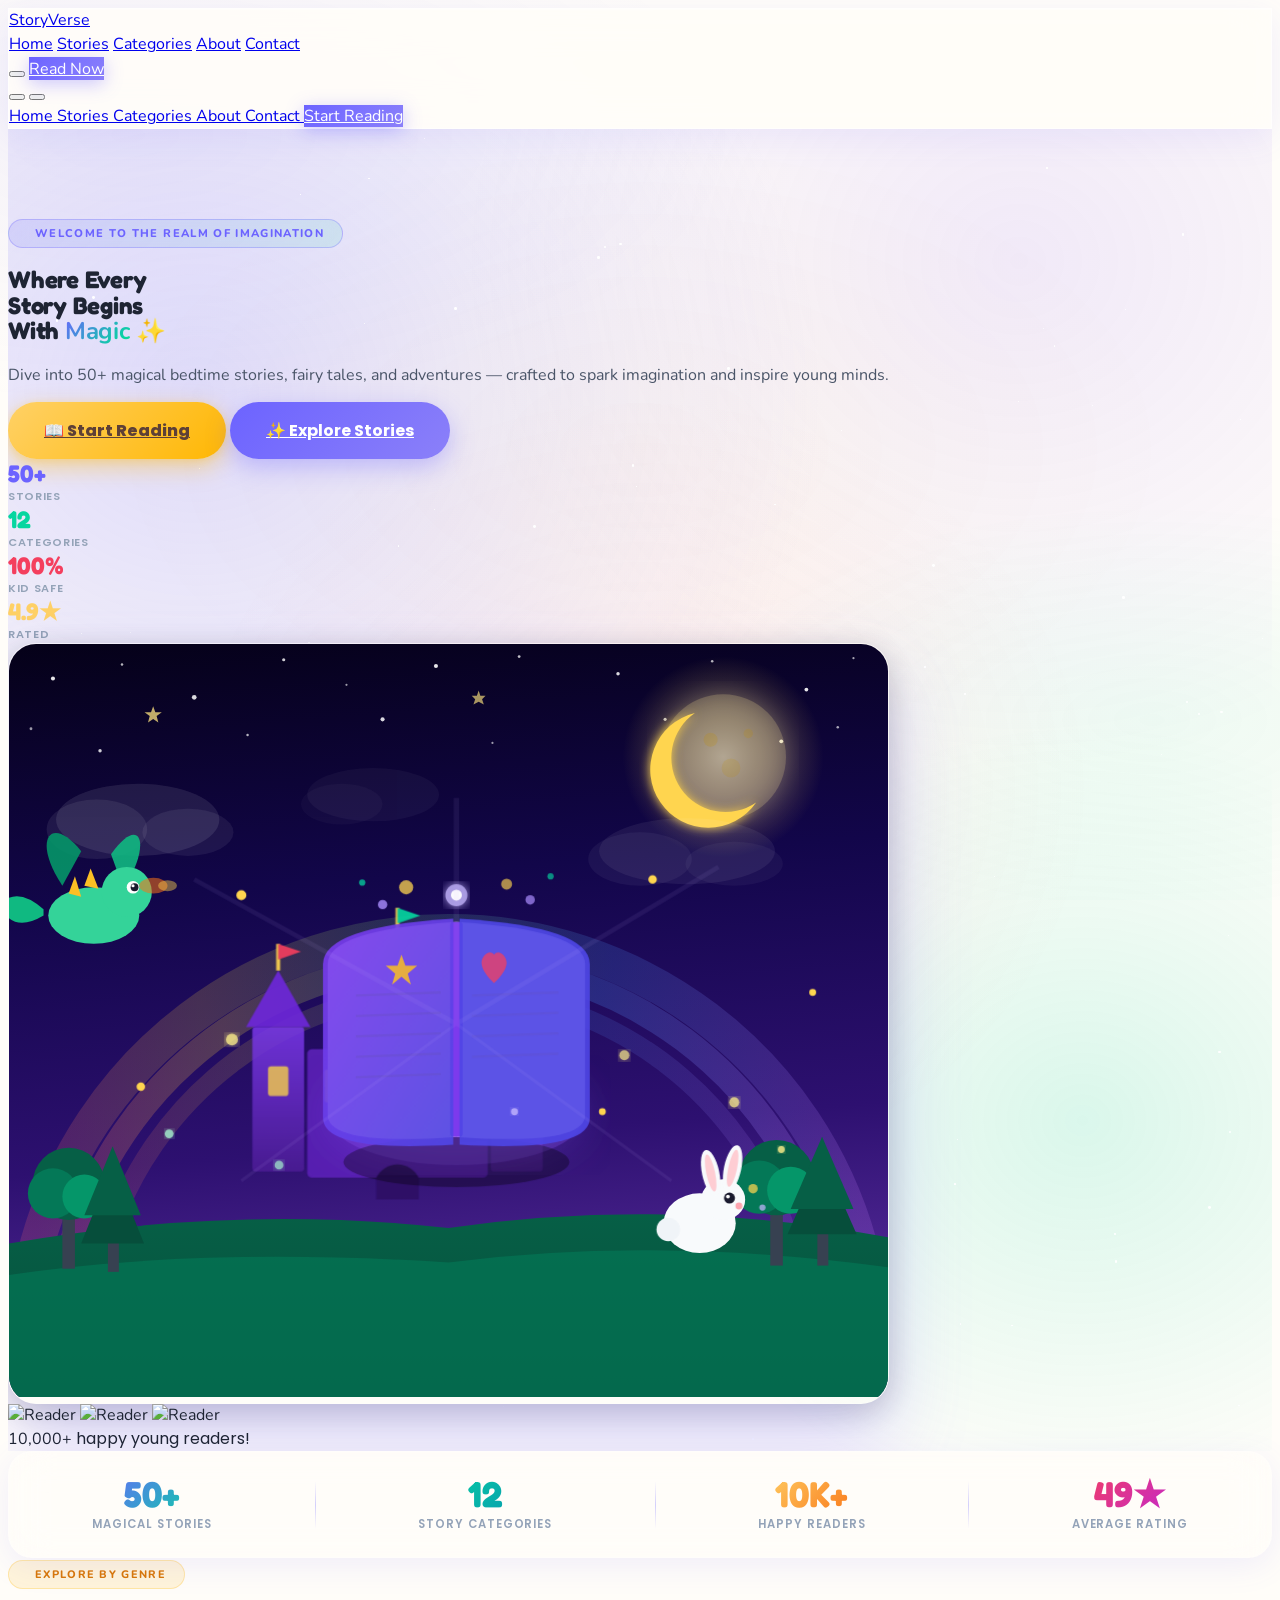
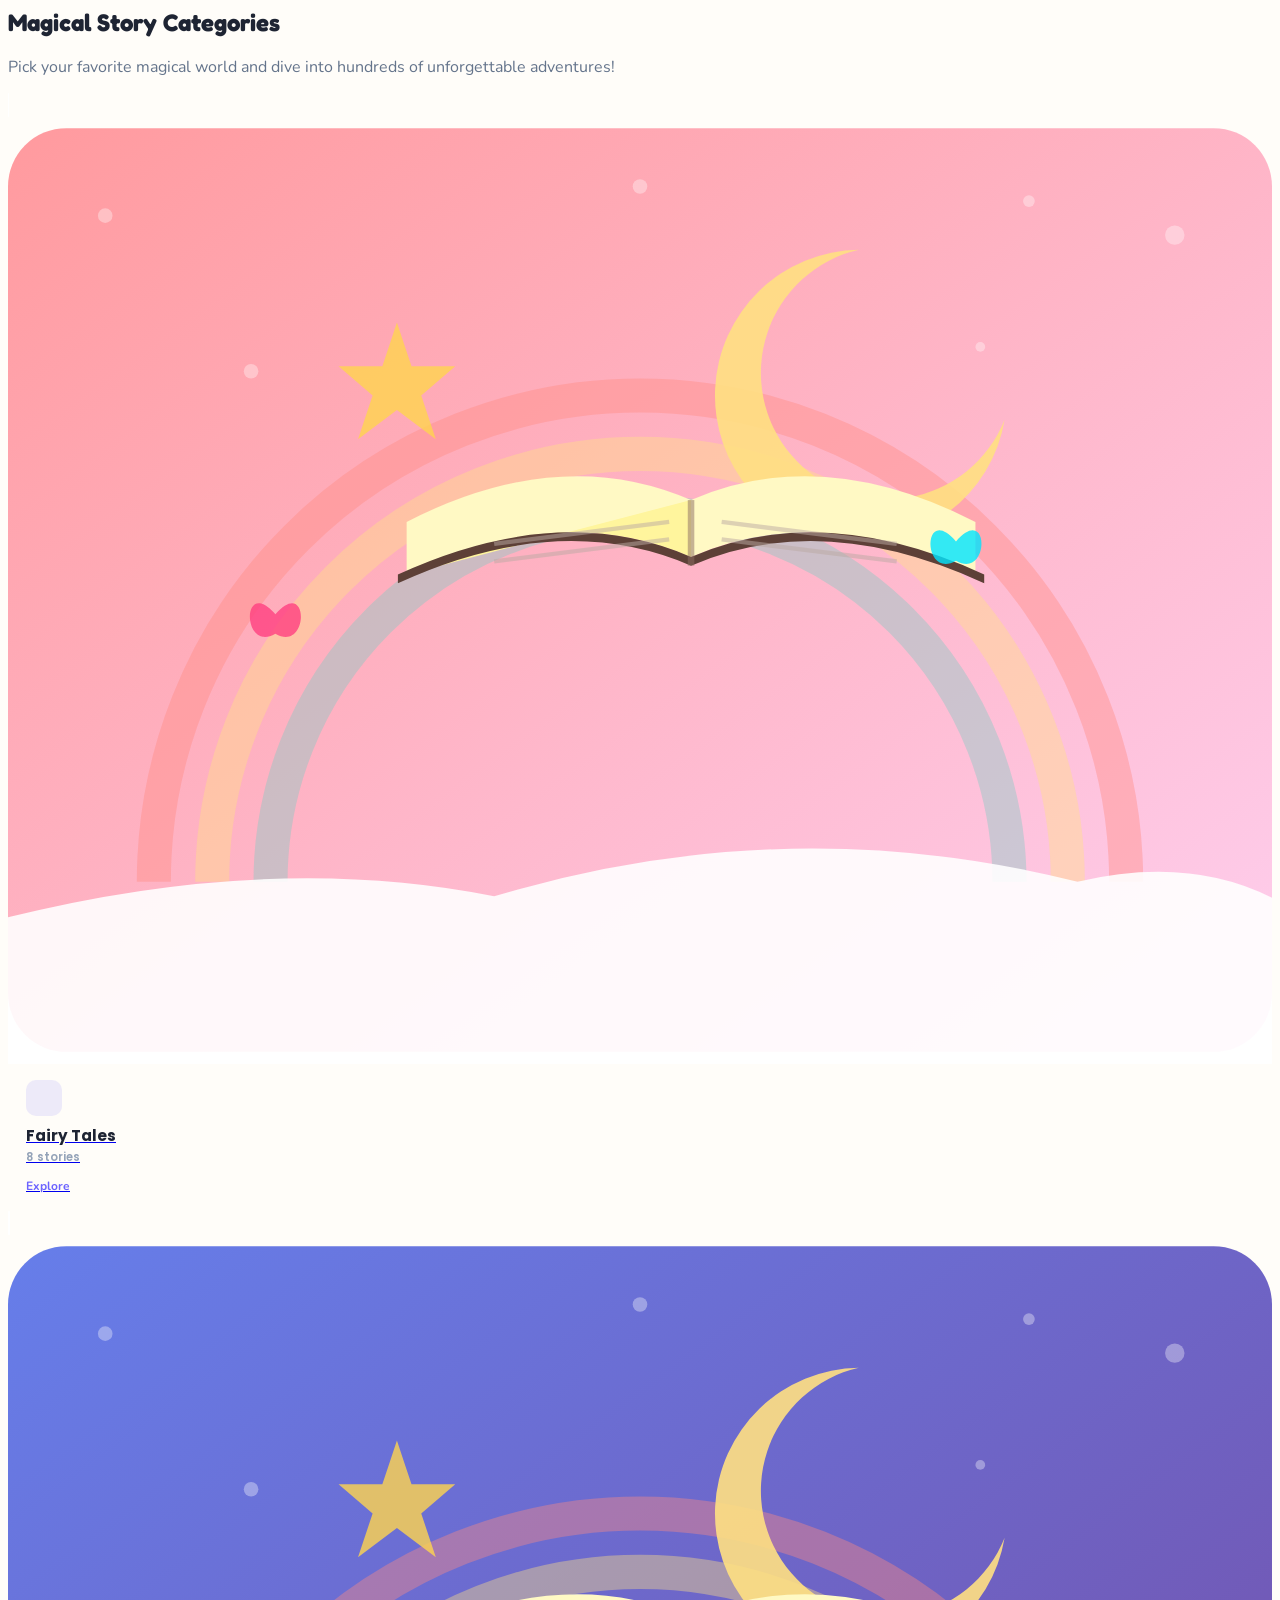
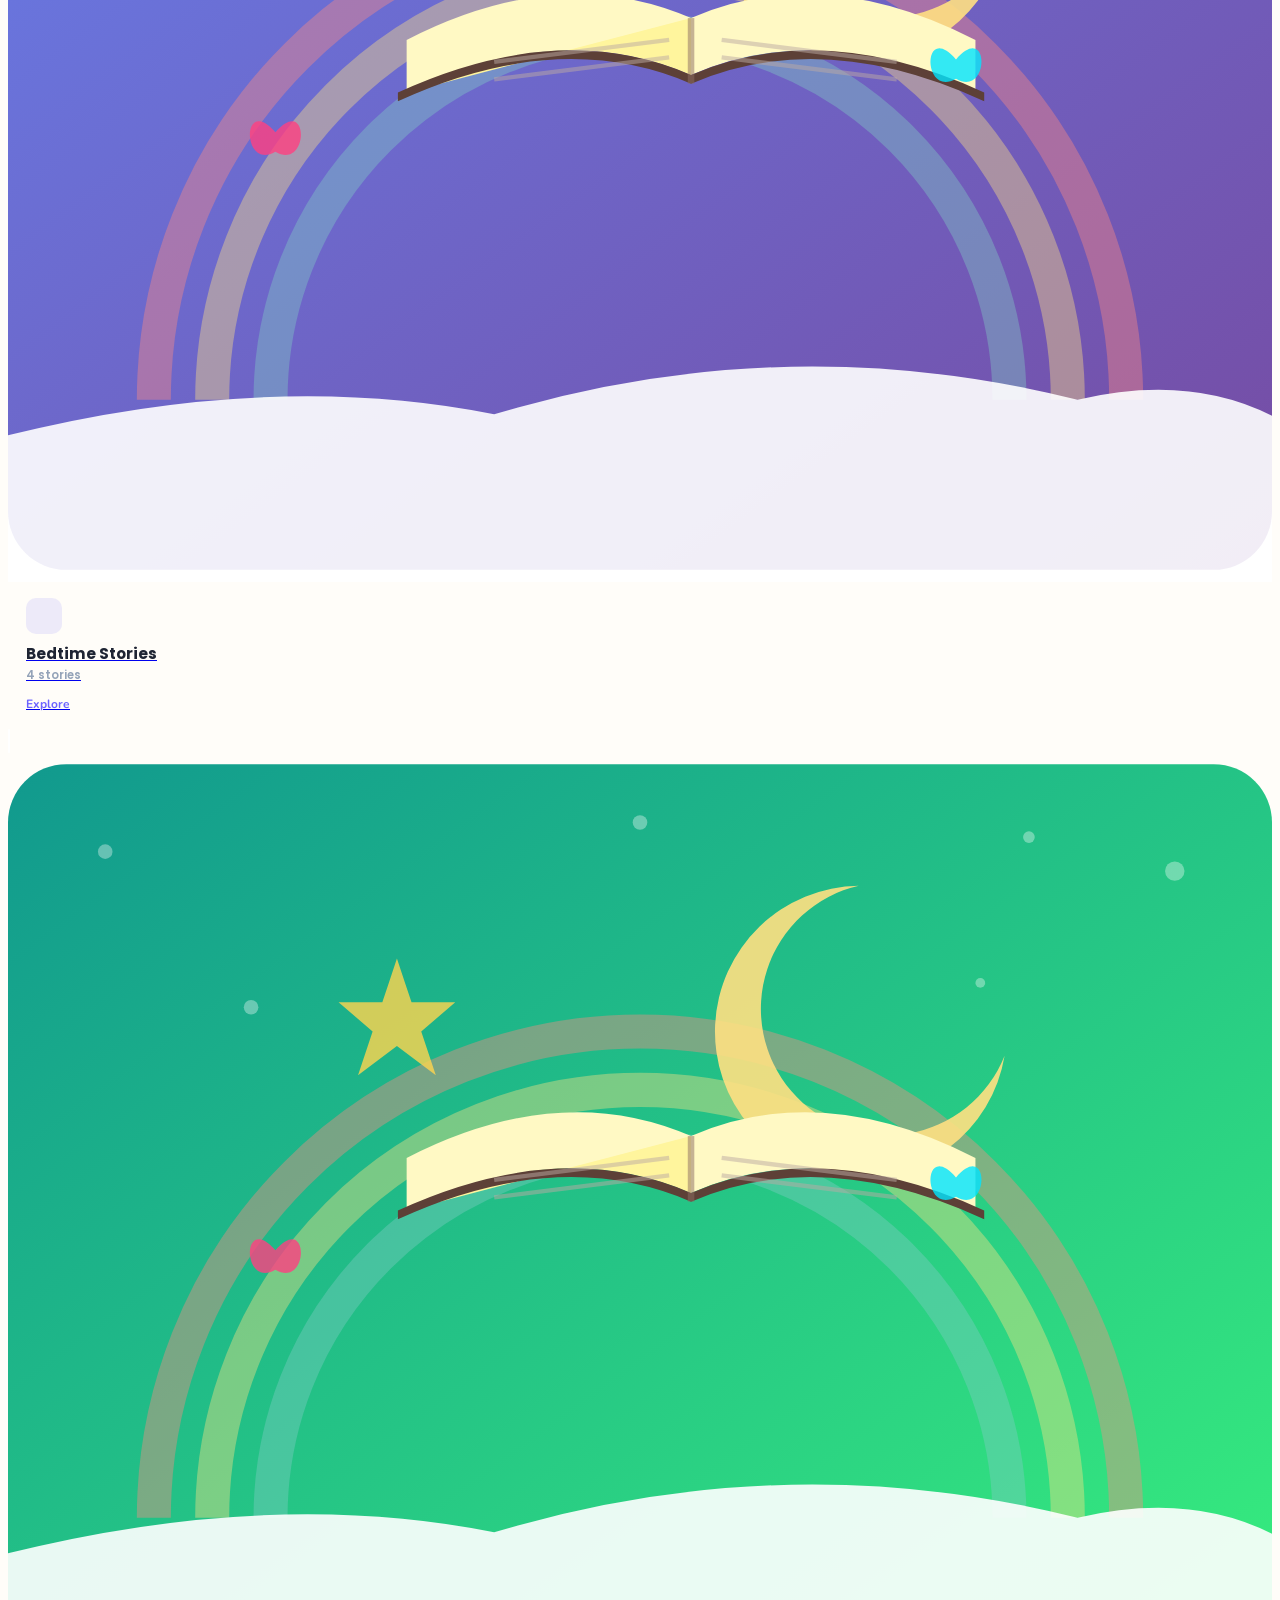
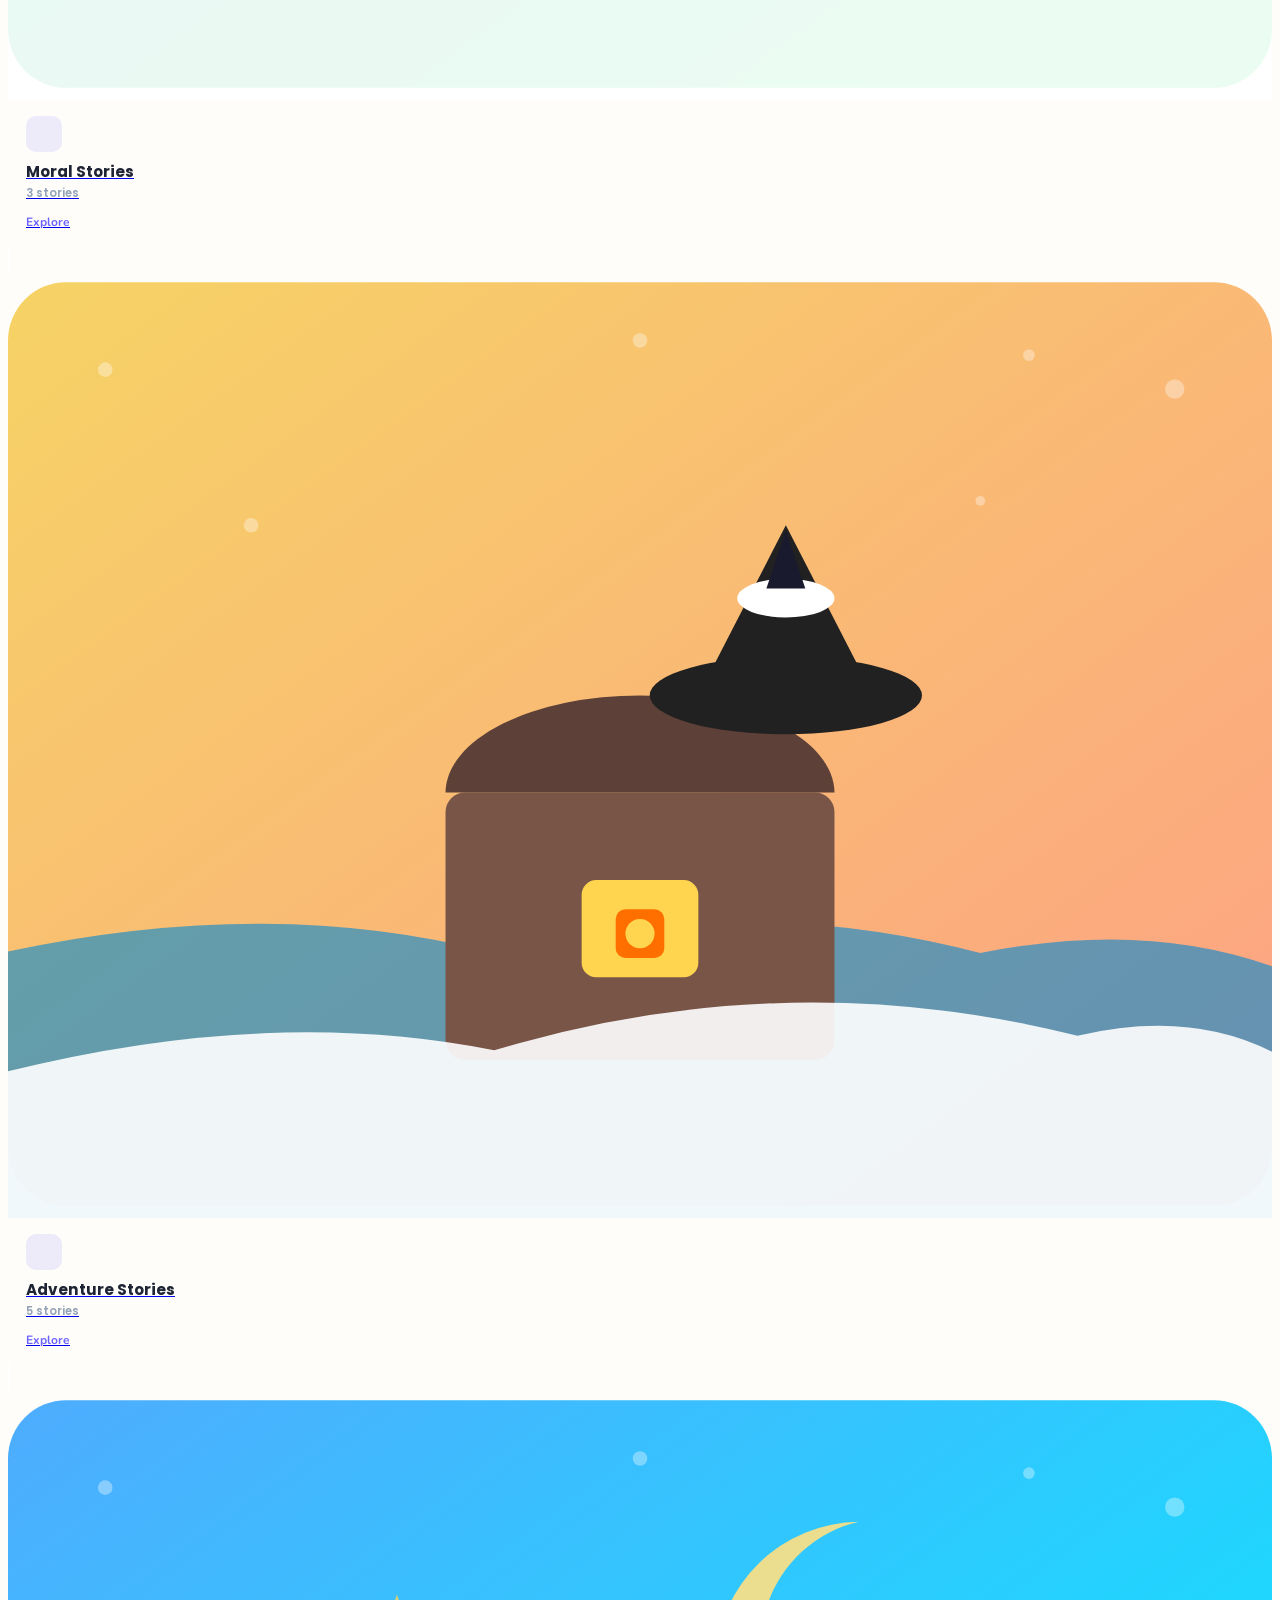
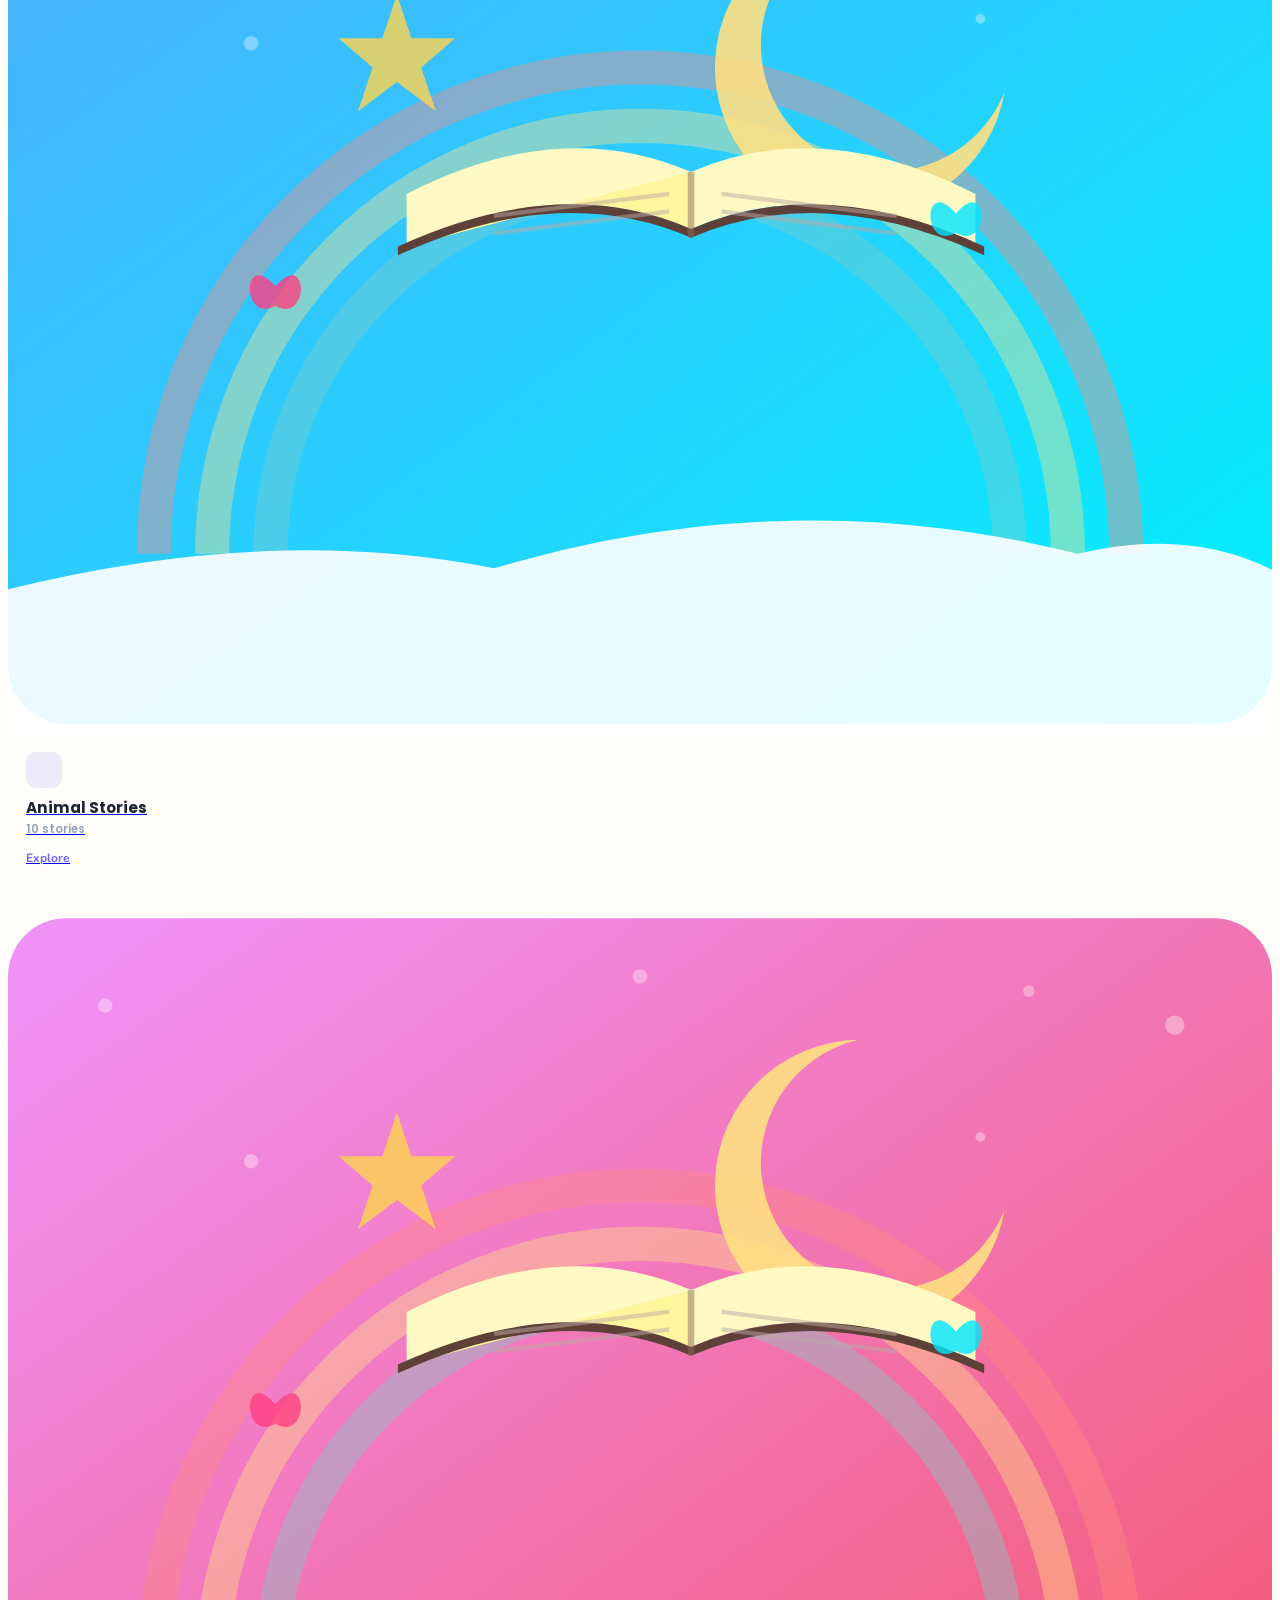
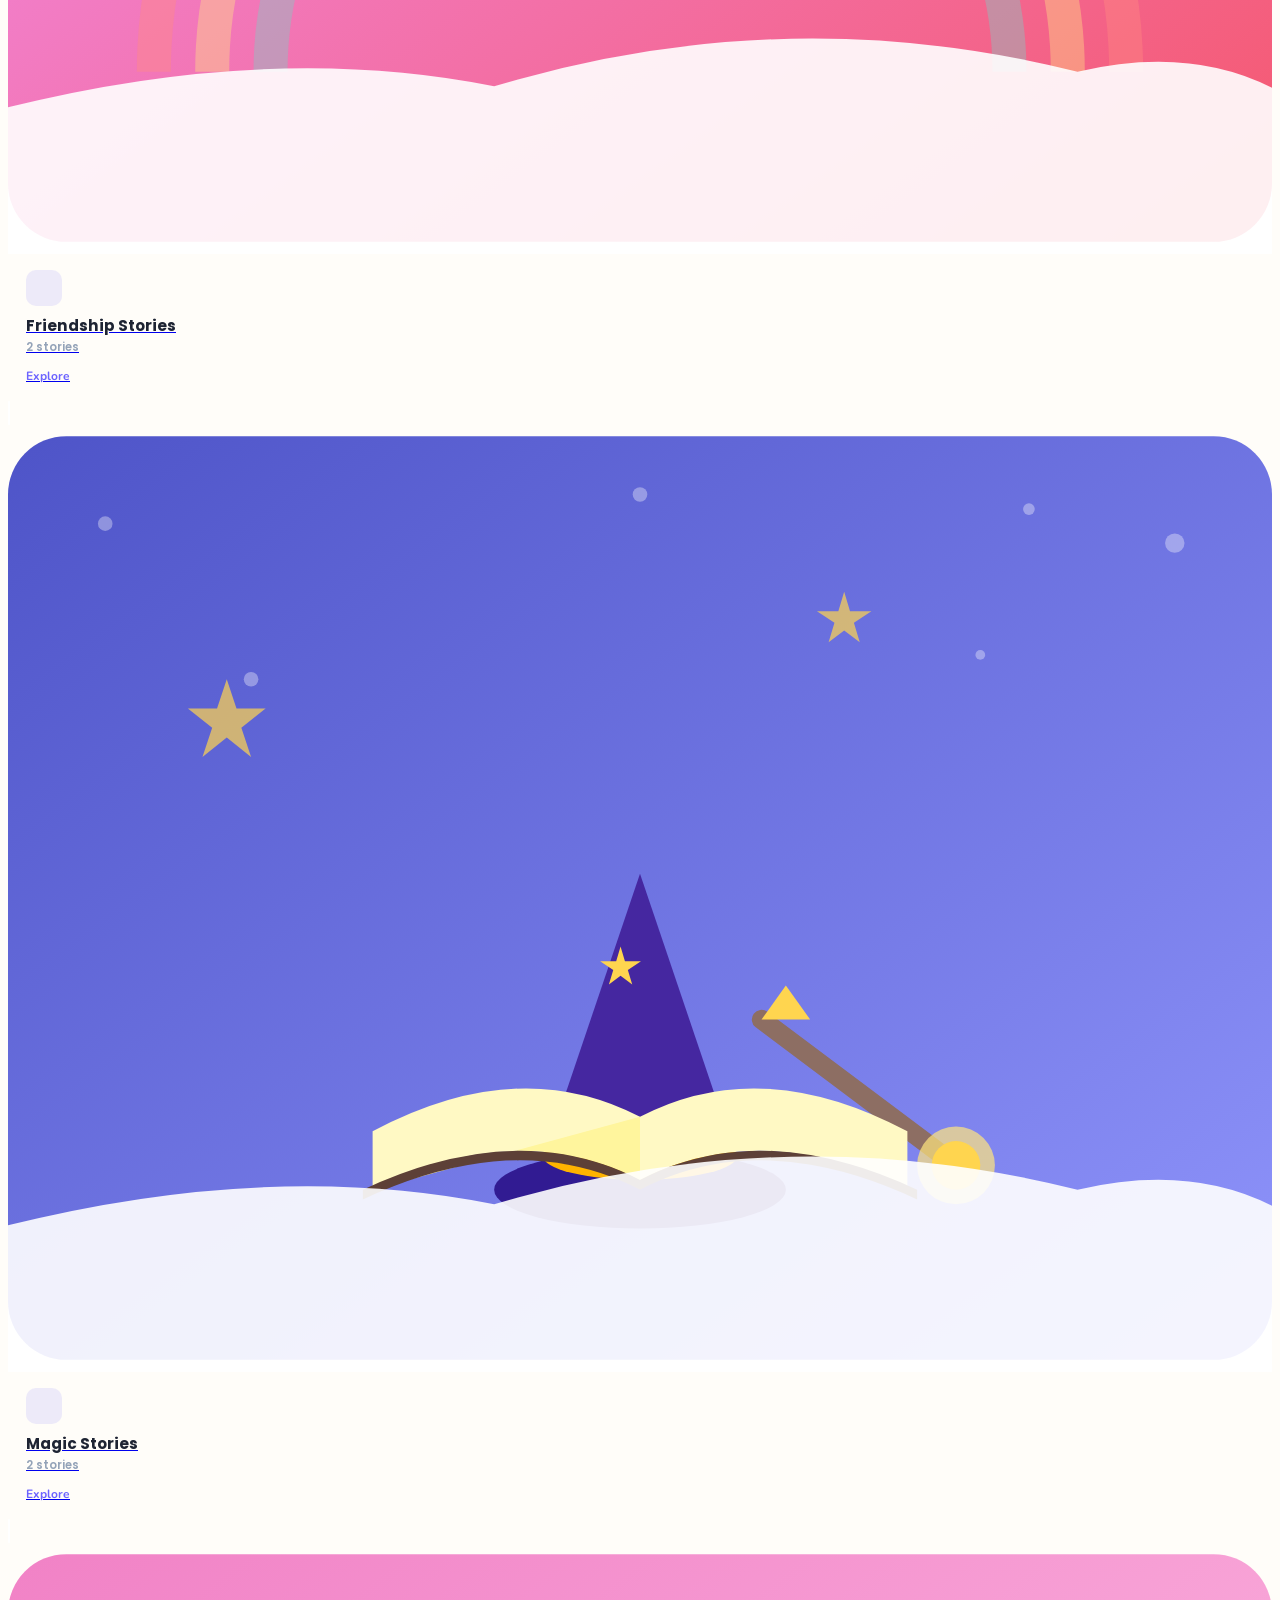
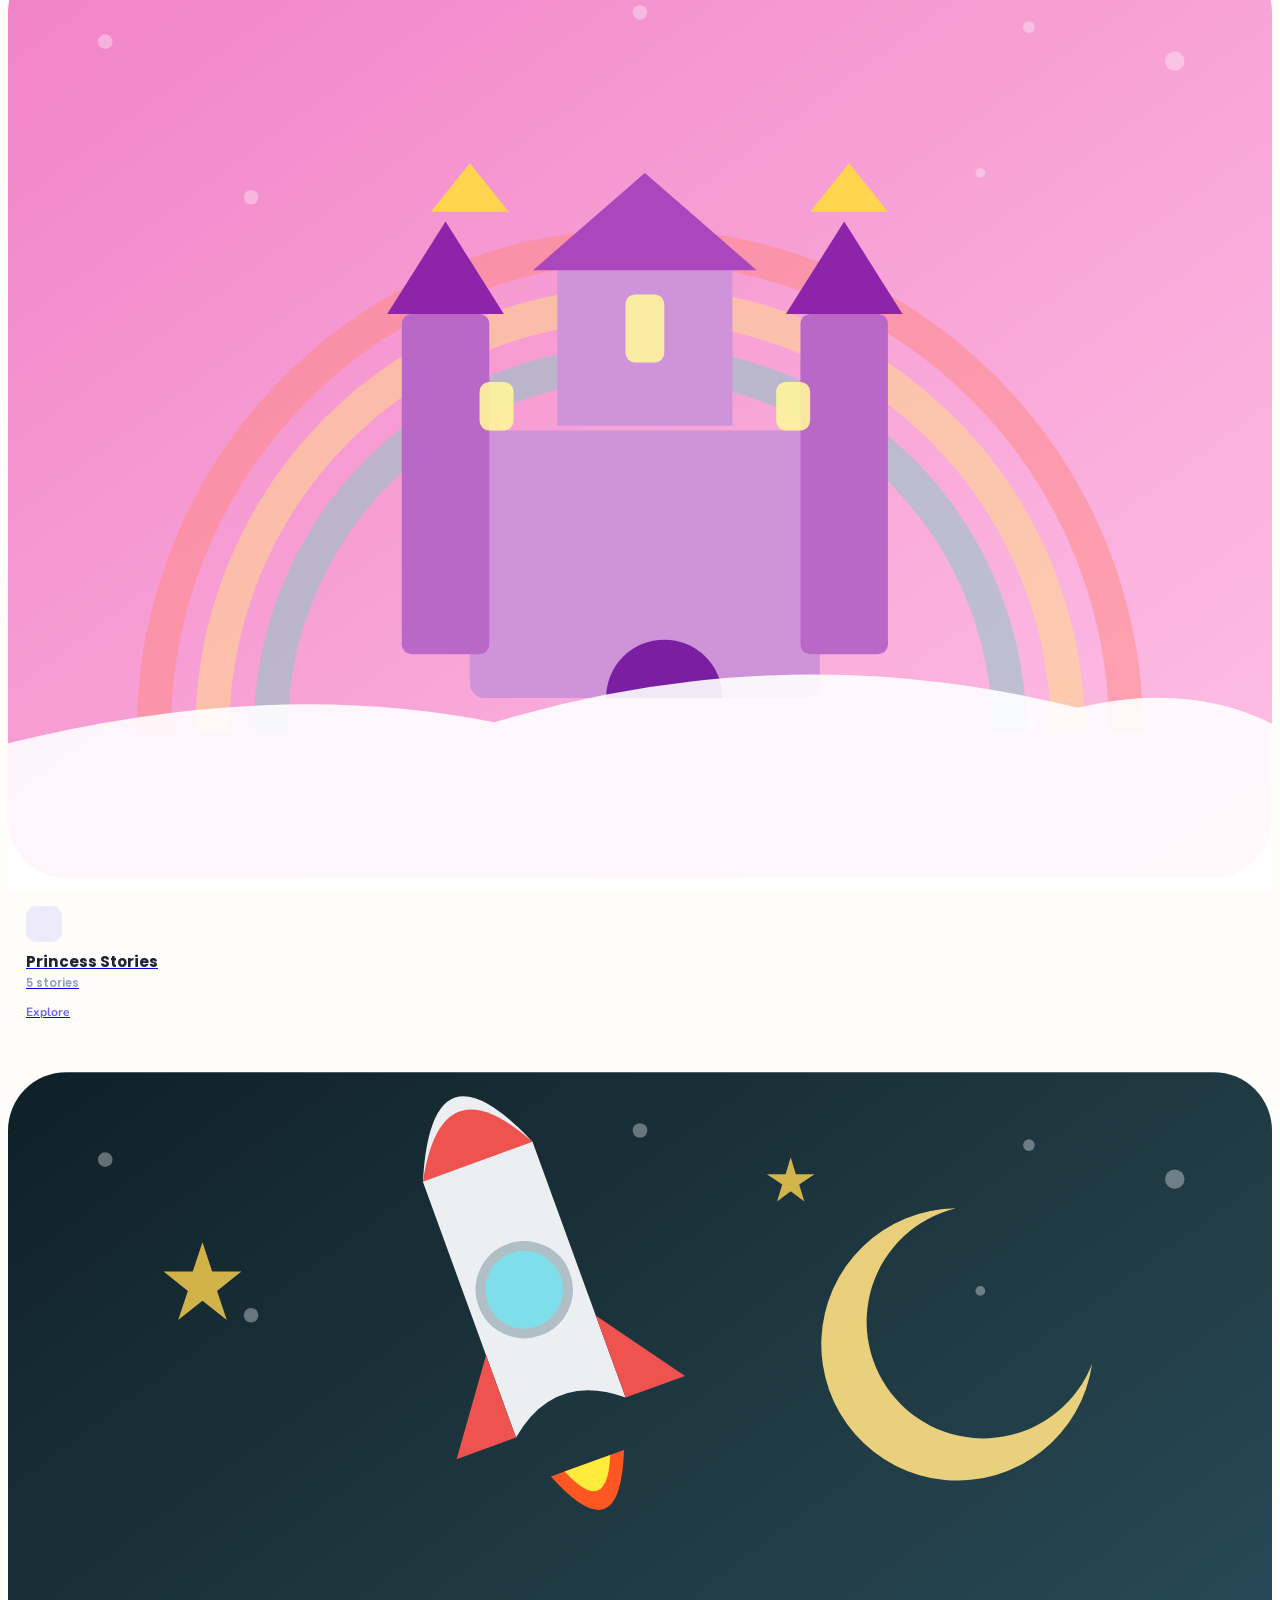
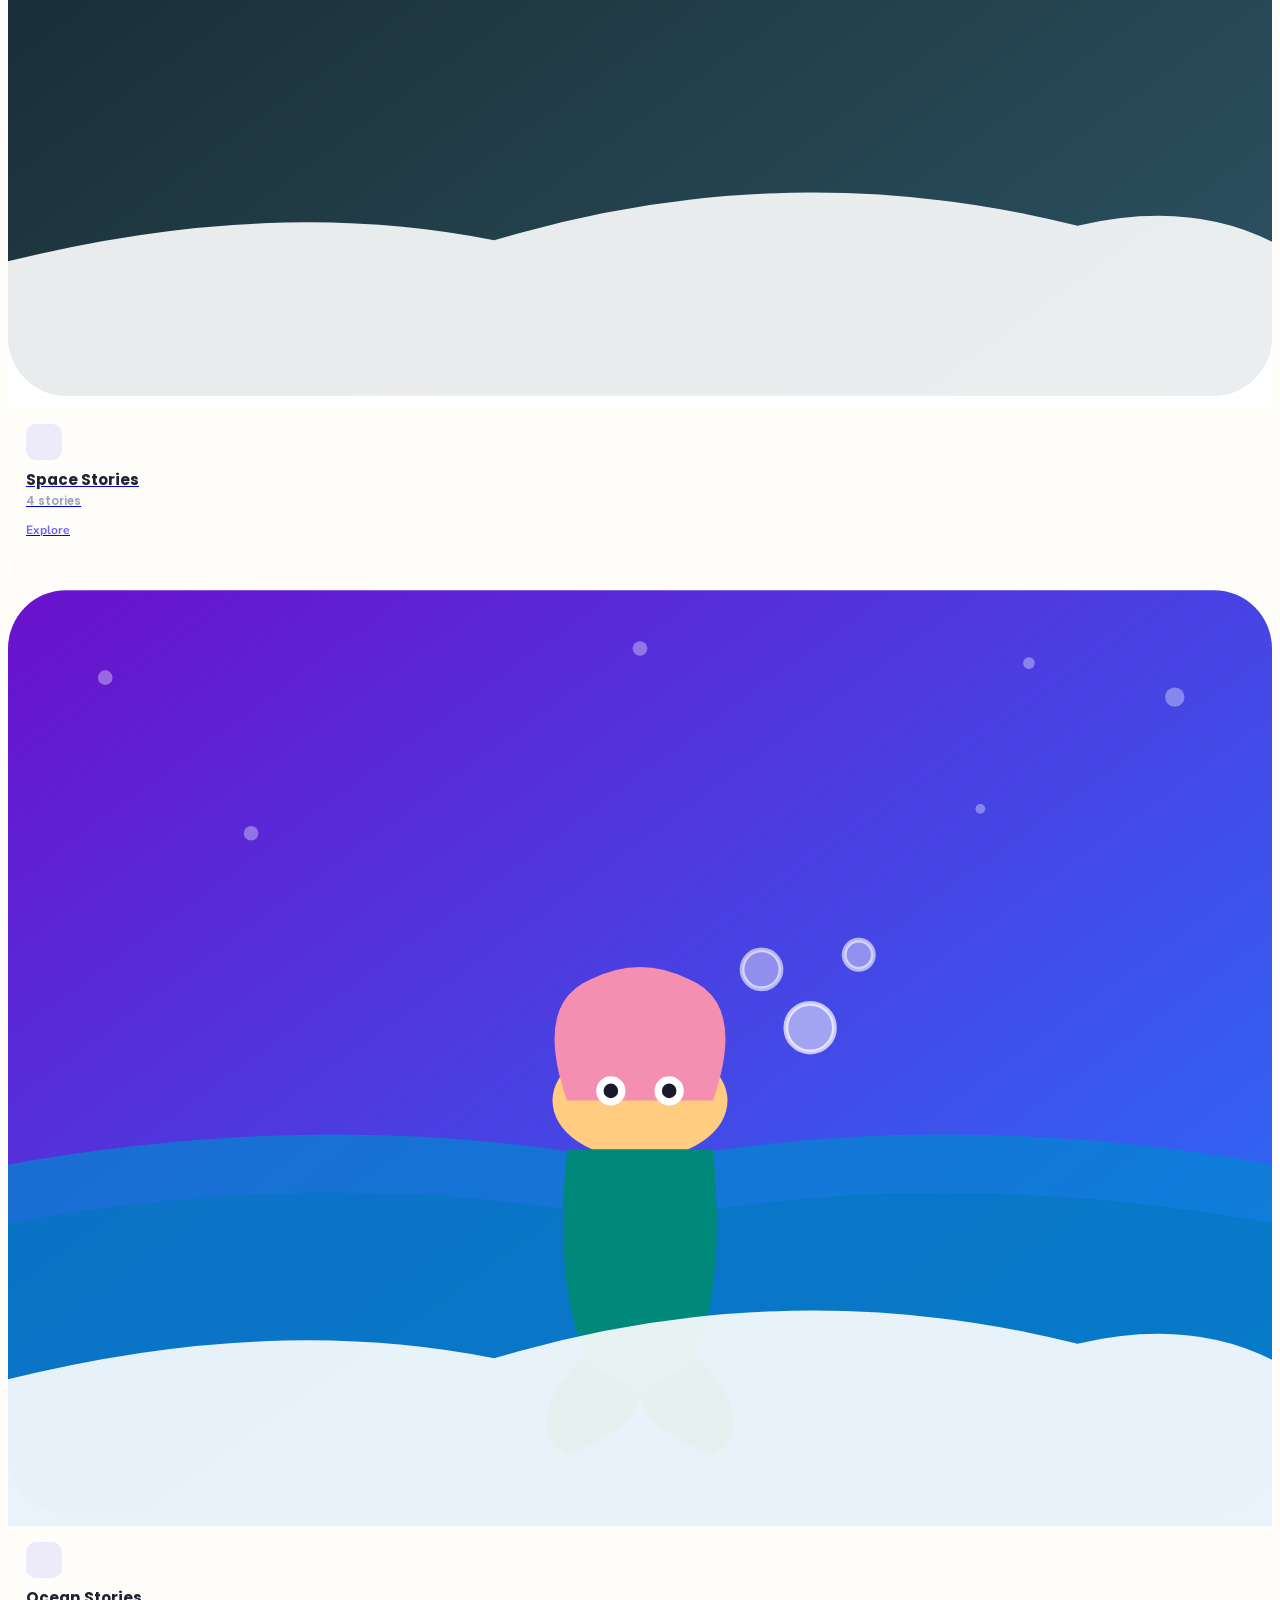
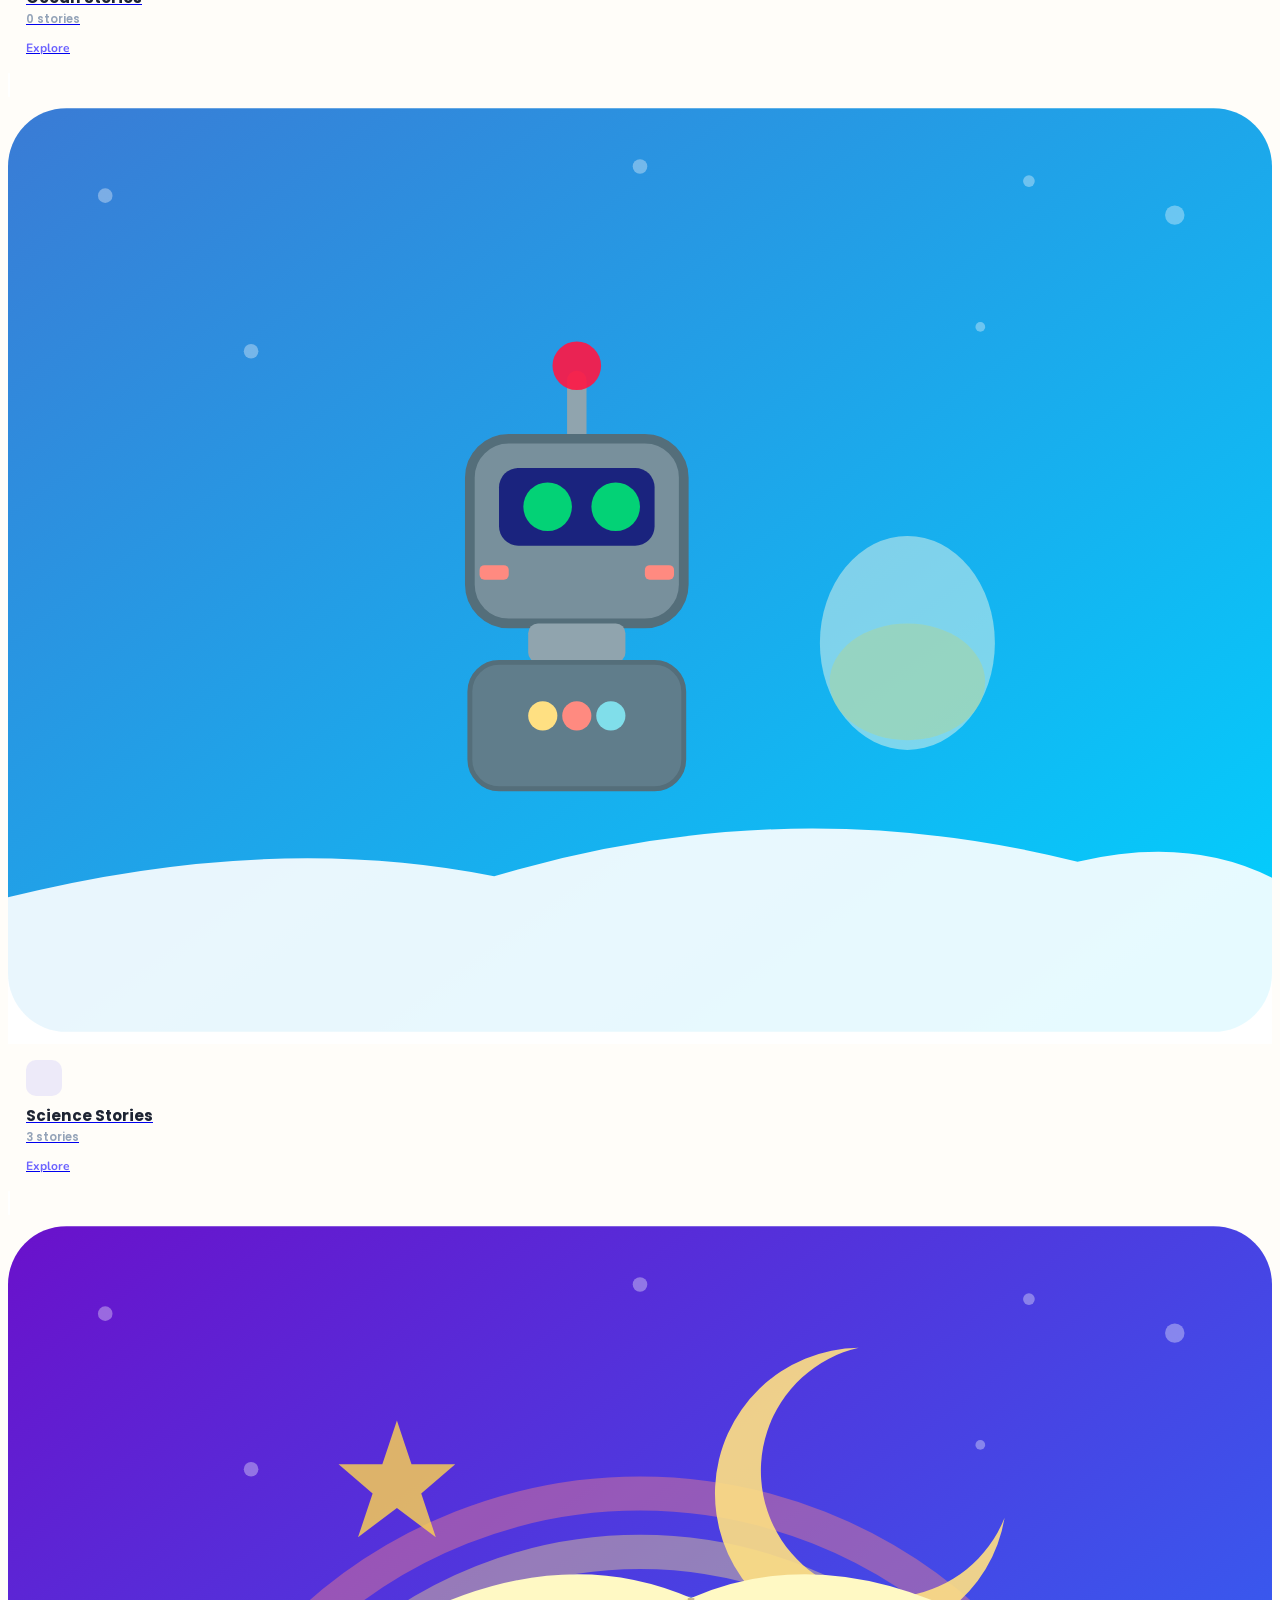
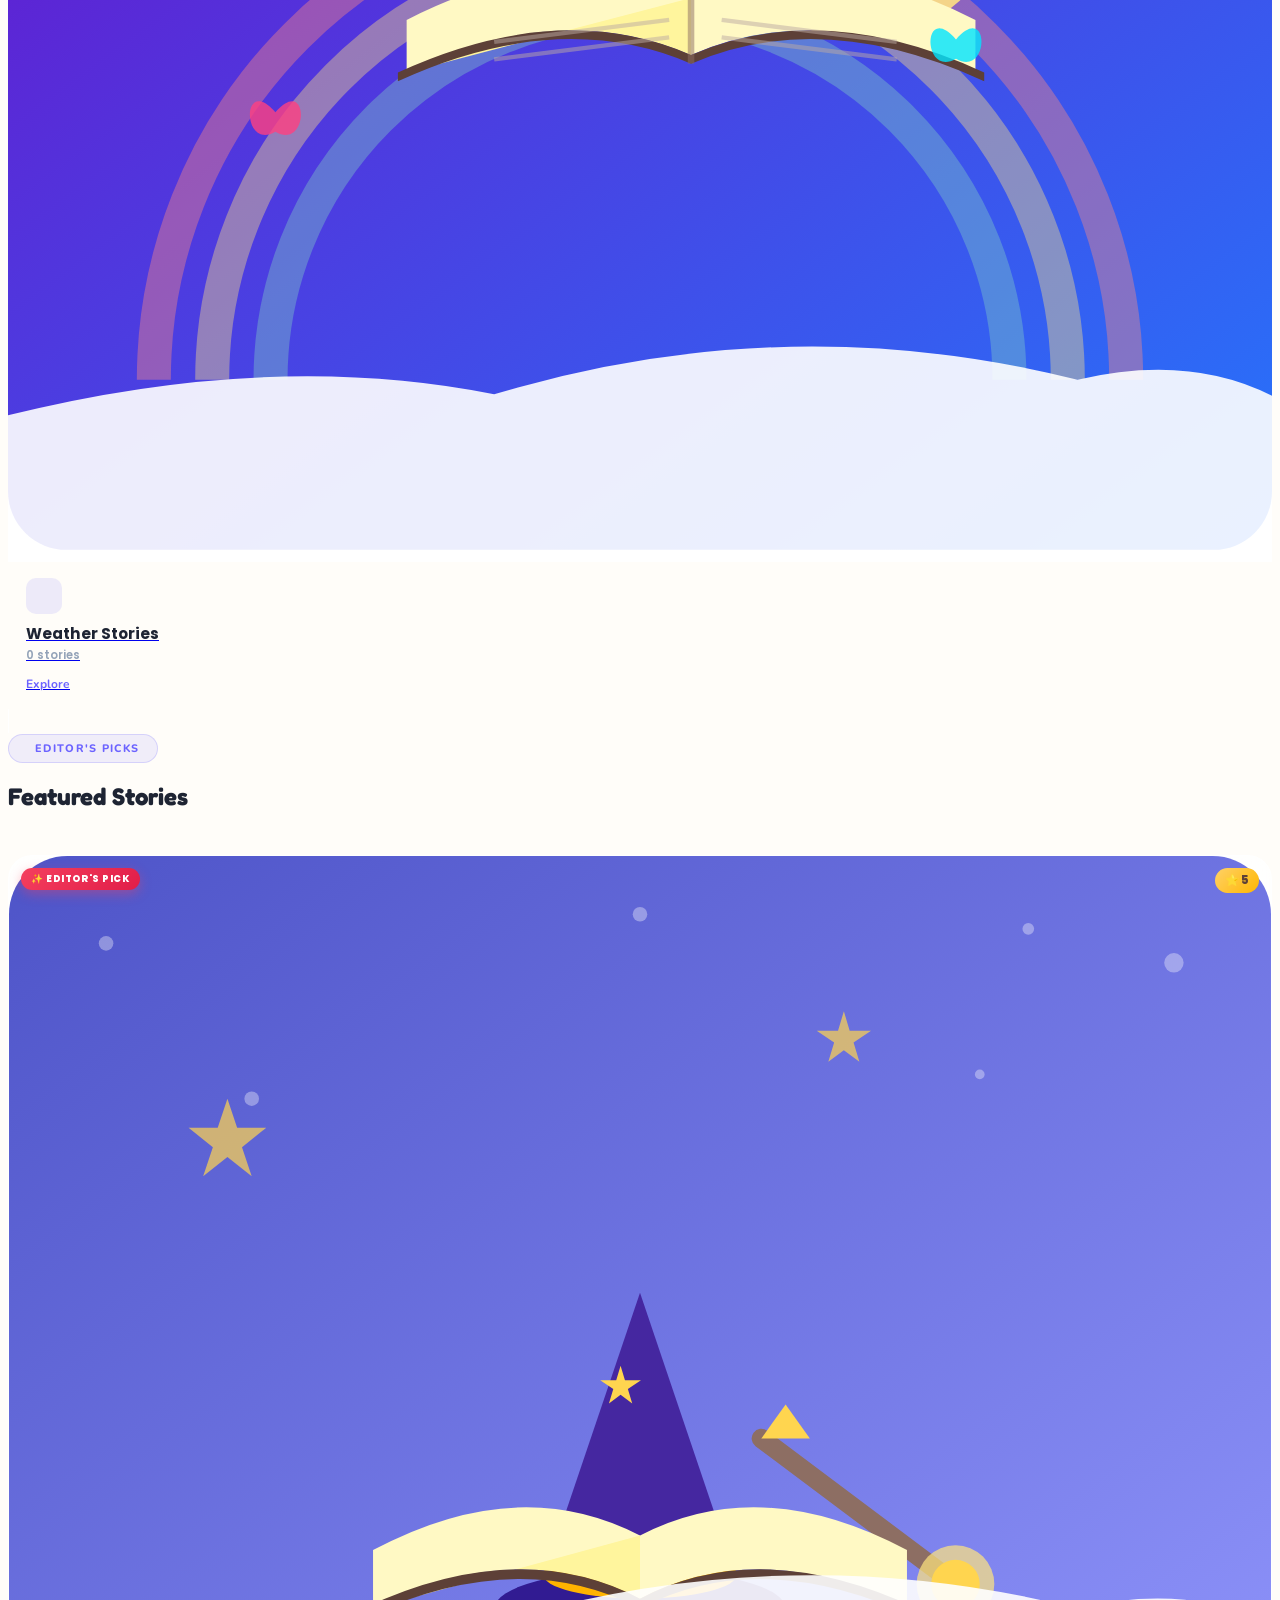
==== index.html @ ec13c8dc "Add files via upload" ====
<!DOCTYPE html>
<html lang="en">

<head>
  <meta charset="UTF-8">
  <meta name="viewport" content="width=device-width, initial-scale=1.0">
  <title>StoryVerse – Magical Stories for Kids</title>
  <meta name="description"
    content="Discover magical bedtime stories, fairy tales, adventure, moral lessons, and space stories loved by children and parents. Safe, educational, and fun for ages 4–12.">
  <meta property="og:title" content="StoryVerse – Magical Stories for Kids">
  <meta property="og:description" content="A premium storytelling website with 50+ magical stories for kids ages 4–12.">

  <!-- Theme: apply before paint to prevent flash of wrong theme -->
  <script>
    (function () {
      try {
        var t = localStorage.getItem('storyverse_dark_mode');
        if (t === 'enabled') {
          document.documentElement.classList.add('dark-mode', 'dark');
        }
      } catch (e) { }
    })();
  </script>

  <link href="https://unpkg.com/aos@2.3.1/dist/aos.css" rel="stylesheet">
  <link rel="stylesheet" href="assets/css/styles.css">
  <link rel="stylesheet" href="assets/css/home.css">

  <script src="https://cdn.tailwindcss.com"></script>
  <script>
    tailwind.config = {
      darkMode: 'class',
      theme: {
        extend: {
          colors: {
            purple: { DEFAULT: '#6C63FF', light: '#8B80F9', dark: '#4B3AE3' },
            yellow: { DEFAULT: '#FFD166', dark: '#FFB703' },
            orange: { DEFAULT: '#FFB703' },
            mint: { DEFAULT: '#06D6A0' },
            blue: { DEFAULT: '#90E0EF' },
            cream: { DEFAULT: '#FFFDF9' }
          },
          fontFamily: {
            heading: ['Fredoka', 'sans-serif'],
            body: ['Nunito', 'sans-serif'],
            ui: ['Poppins', 'sans-serif']
          }
        }
      }
    }
  </script>

  <script src="https://unpkg.com/lucide@latest"></script>
  <script src="https://cdnjs.cloudflare.com/ajax/libs/gsap/3.12.2/gsap.min.js"></script>
  <script src="https://cdn.jsdelivr.net/npm/canvas-confetti@1.6.0/dist/confetti.browser.min.js"></script>
</head>

<body class="transition-all duration-300">

  <!-- ===== STICKY NAVBAR ===== -->
  <nav id="main-navbar"
    class="fixed top-0 left-0 w-full z-50 py-4 px-6 md:px-12 transition-all duration-300 glass-panel border-b border-white/20">
    <div class="max-w-7xl mx-auto flex items-center justify-between">
      <!-- Logo -->
      <a href="index.html" class="flex items-center gap-2.5 select-none group">
        <div
          class="w-10 h-10 rounded-2xl bg-gradient-to-br from-purple to-mint flex items-center justify-center text-white shadow-lg shadow-purple/30 group-hover:rotate-12 transition-transform duration-300">
          <i data-lucide="sparkles" class="w-5 h-5"></i>
        </div>
        <span
          class="text-2xl font-bold bg-gradient-to-r from-purple to-mint bg-clip-text text-transparent font-heading leading-none">StoryVerse</span>
      </a>

      <!-- Desktop Nav -->
      <div class="hidden md:flex items-center gap-8 font-ui font-semibold text-sm">
        <a href="index.html" class="text-purple border-b-2 border-purple pb-0.5">Home</a>
        <a href="stories.html" class="text-gray-600 dark:text-gray-300 hover:text-purple transition-colors">Stories</a>
        <a href="#categories"
          class="text-gray-600 dark:text-gray-300 hover:text-purple transition-colors">Categories</a>
        <a href="#why-choose" class="text-gray-600 dark:text-gray-300 hover:text-purple transition-colors">About</a>
        <a href="#contact" class="text-gray-600 dark:text-gray-300 hover:text-purple transition-colors">Contact</a>
      </div>

      <!-- Actions -->
      <div class="hidden md:flex items-center gap-3">
        <button onclick="StoryVerse.toggleTheme()"
          class="dark-mode-toggle-btn w-10 h-10 rounded-full flex items-center justify-center hover:bg-purple/10 border border-purple/15 transition-all hover:scale-110">
          <i data-lucide="moon" class="w-5 h-5 text-purple"></i>
        </button>
        <a href="stories.html"
          class="btn-grad px-6 py-2.5 rounded-full font-ui font-bold text-sm flex items-center gap-2">
          <span>Read Now</span>
          <i data-lucide="arrow-right" class="w-4 h-4"></i>
        </a>
      </div>

      <!-- Mobile -->
      <div class="flex md:hidden items-center gap-2">
        <button onclick="StoryVerse.toggleTheme()"
          class="dark-mode-toggle-btn w-9 h-9 rounded-full flex items-center justify-center hover:bg-purple/10 transition-all">
          <i data-lucide="moon" class="w-5 h-5 text-purple"></i>
        </button>
        <button id="mobile-menu-btn"
          class="w-9 h-9 flex items-center justify-center rounded-xl hover:bg-purple/10 transition-colors">
          <i data-lucide="menu" class="w-5 h-5 text-gray-700 dark:text-slate-300"></i>
        </button>
      </div>
    </div>

    <!-- Mobile Menu -->
    <div id="mobile-menu"
      class="hidden md:hidden mt-3 pb-4 px-2 flex flex-col gap-1 font-ui font-semibold text-sm border-t border-purple/10 pt-3">
      <a href="index.html" class="flex items-center gap-3 px-4 py-3 rounded-xl text-purple bg-purple/5">
        <i data-lucide="home" class="w-4 h-4"></i> Home
      </a>
      <a href="stories.html"
        class="flex items-center gap-3 px-4 py-3 rounded-xl text-gray-700 dark:text-slate-200 hover:bg-purple/5 hover:text-purple transition-colors">
        <i data-lucide="book-open" class="w-4 h-4"></i> Stories
      </a>
      <a href="#categories"
        class="flex items-center gap-3 px-4 py-3 rounded-xl text-gray-700 dark:text-slate-200 hover:bg-purple/5 hover:text-purple transition-colors">
        <i data-lucide="layout-grid" class="w-4 h-4"></i> Categories
      </a>
      <a href="#why-choose"
        class="flex items-center gap-3 px-4 py-3 rounded-xl text-gray-700 dark:text-slate-200 hover:bg-purple/5 hover:text-purple transition-colors">
        <i data-lucide="info" class="w-4 h-4"></i> About
      </a>
      <a href="#contact"
        class="flex items-center gap-3 px-4 py-3 rounded-xl text-gray-700 dark:text-slate-200 hover:bg-purple/5 hover:text-purple transition-colors">
        <i data-lucide="mail" class="w-4 h-4"></i> Contact
      </a>
      <a href="stories.html" class="btn-grad mt-2 py-3 rounded-full flex items-center justify-center gap-2">
        <i data-lucide="book-open" class="w-4 h-4"></i> Start Reading
      </a>
    </div>
  </nav>

  <!-- ===== HERO SECTION ===== -->
  <section class="hero-section px-6 md:px-12">
    <!-- Aurora background -->
    <div class="hero-aurora"></div>

    <!-- Star field (populated by JS) -->
    <div class="hero-stars-field" id="hero-stars-field"></div>

    <!-- Floating orbs -->
    <div class="hero-orb w-80 h-80 bg-purple/20 top-16 -left-24" style="--orb-dur:16s; --orb-delay:0s;"></div>
    <div class="hero-orb w-72 h-72 bg-mint/15 bottom-24 -right-20" style="--orb-dur:20s; --orb-delay:3s;"></div>
    <div class="hero-orb w-64 h-64 bg-yellow/10 top-1/2 left-1/3" style="--orb-dur:13s; --orb-delay:1.5s;"></div>
    <div class="hero-orb w-48 h-48 bg-pink-500/10 bottom-32 left-1/4" style="--orb-dur:18s; --orb-delay:4s;"></div>

    <div class="max-w-7xl mx-auto w-full flex flex-col lg:flex-row items-center gap-10 lg:gap-16 py-10 lg:py-16">

      <!-- LEFT: Hero Text -->
      <div class="hero-content flex-1 text-center lg:text-left max-w-2xl mx-auto lg:mx-0">
        <!-- Eyebrow badge -->
        <div class="hero-badge mb-6 mx-auto lg:mx-0 w-fit">
          <i data-lucide="sparkles" class="w-3.5 h-3.5 animate-sparkle"></i>
          <span>Welcome to the Realm of Imagination</span>
        </div>

        <!-- Main headline -->
        <h1 class="hero-heading text-5xl sm:text-6xl xl:text-7xl mb-6" id="hero-h1">
          Where Every<br>
          Story Begins<br>
          With <span class="hero-gradient-text">Magic </span>✨
        </h1>

        <!-- Subtitle -->
        <p class="hero-subtitle text-lg md:text-xl mb-10 max-w-lg mx-auto lg:mx-0 leading-relaxed">
          Dive into 50+ magical bedtime stories, fairy tales, and adventures — crafted to spark imagination and inspire
          young minds.
        </p>

        <!-- CTA Buttons -->
        <div class="hero-cta-row flex flex-col sm:flex-row gap-4 justify-center lg:justify-start mb-10">
          <a href="stories.html" id="start-reading-btn" class="btn-hero-primary">
            📖 Start Reading
          </a>
          <a href="stories.html?explore=true" class="btn-hero-secondary">
            ✨ Explore Stories
          </a>
        </div>

        <!-- Mini stats -->
        <div
          class="hero-mini-stats flex items-center justify-center lg:justify-start gap-8 pt-6 border-t border-purple/10">
          <div class="text-center">
            <div class="hero-mini-stat-value">50+</div>
            <div class="hero-mini-stat-label">Stories</div>
          </div>
          <div class="w-px h-10 bg-purple/15"></div>
          <div class="text-center">
            <div class="hero-mini-stat-value" style="color:#06d6a0">12</div>
            <div class="hero-mini-stat-label">Categories</div>
          </div>
          <div class="w-px h-10 bg-purple/15"></div>
          <div class="text-center">
            <div class="hero-mini-stat-value" style="color:#f43f5e">100%</div>
            <div class="hero-mini-stat-label">Kid Safe</div>
          </div>
          <div class="w-px h-10 bg-purple/15"></div>
          <div class="text-center">
            <div class="hero-mini-stat-value" style="color:#ffd166">4.9★</div>
            <div class="hero-mini-stat-label">Rated</div>
          </div>
        </div>
      </div>

      <!-- RIGHT: Immersive SVG Illustration -->
      <div class="hero-illustration-wrap flex-1 w-full max-w-lg lg:max-w-xl">
        <div class="hero-svg-frame">
          <svg class="hero-svg w-full" viewBox="0 0 560 480" xmlns="http://www.w3.org/2000/svg">
            <defs>
              <linearGradient id="h-sky" x1="0%" y1="0%" x2="10%" y2="100%">
                <stop offset="0%" stop-color="#050118" />
                <stop offset="35%" stop-color="#12064a" />
                <stop offset="70%" stop-color="#2d1070" />
                <stop offset="100%" stop-color="#5b2fa0" />
              </linearGradient>
              <radialGradient id="h-moonGlow" cx="50%" cy="50%" r="50%">
                <stop offset="0%" stop-color="#fff8e1" stop-opacity="0.5" />
                <stop offset="100%" stop-color="#ffd54f" stop-opacity="0" />
              </radialGradient>
              <radialGradient id="h-bookGlow" cx="50%" cy="50%" r="50%">
                <stop offset="0%" stop-color="#a78bfa" stop-opacity="0.7" />
                <stop offset="100%" stop-color="#6c63ff" stop-opacity="0" />
              </radialGradient>
              <filter id="h-glow">
                <feGaussianBlur stdDeviation="7" result="blur" />
                <feComposite in="SourceGraphic" in2="blur" operator="over" />
              </filter>
              <filter id="h-softglow">
                <feGaussianBlur stdDeviation="3.5" result="blur" />
                <feComposite in="SourceGraphic" in2="blur" operator="over" />
              </filter>
              <filter id="h-booklight">
                <feGaussianBlur stdDeviation="14" result="blur" />
                <feComposite in="SourceGraphic" in2="blur" operator="over" />
              </filter>
              <linearGradient id="h-rainbow1" x1="0%" y1="0%" x2="100%" y2="0%">
                <stop offset="0%" stop-color="#ff6b6b" />
                <stop offset="20%" stop-color="#ffd93d" />
                <stop offset="45%" stop-color="#6bcb77" />
                <stop offset="70%" stop-color="#4d96ff" />
                <stop offset="100%" stop-color="#c77dff" />
              </linearGradient>
              <linearGradient id="h-castle" x1="0%" y1="0%" x2="0%" y2="100%">
                <stop offset="0%" stop-color="#7c3aed" stop-opacity="0.92" />
                <stop offset="100%" stop-color="#4c1d95" stop-opacity="0.97" />
              </linearGradient>
              <linearGradient id="h-bookcover" x1="0%" y1="0%" x2="100%" y2="100%">
                <stop offset="0%" stop-color="#7c3aed" />
                <stop offset="100%" stop-color="#4f46e5" />
              </linearGradient>
              <linearGradient id="h-page" x1="0%" y1="0%" x2="100%" y2="0%">
                <stop offset="0%" stop-color="#fff8f0" />
                <stop offset="100%" stop-color="#ffecd2" />
              </linearGradient>
              <linearGradient id="h-grass" x1="0%" y1="0%" x2="0%" y2="100%">
                <stop offset="0%" stop-color="#065f46" />
                <stop offset="100%" stop-color="#064e3b" />
              </linearGradient>
            </defs>

            <!-- Sky -->
            <rect width="560" height="480" fill="url(#h-sky)" />

            <!-- Stars -->
            <g fill="#fff" class="hero-stars">
              <circle cx="28" cy="22" r="1.3" opacity="0.9" />
              <circle cx="72" cy="13" r="0.8" opacity="0.7" />
              <circle cx="118" cy="34" r="1.5" opacity="0.85" />
              <circle cx="175" cy="10" r="1.0" opacity="0.8" />
              <circle cx="215" cy="26" r="0.7" opacity="0.6" />
              <circle cx="272" cy="14" r="1.3" opacity="0.9" />
              <circle cx="325" cy="8" r="0.9" opacity="0.75" />
              <circle cx="388" cy="19" r="1.1" opacity="0.85" />
              <circle cx="448" cy="11" r="0.8" opacity="0.7" />
              <circle cx="508" cy="29" r="1.2" opacity="0.9" />
              <circle cx="538" cy="9" r="0.7" opacity="0.65" />
              <circle cx="14" cy="54" r="0.9" opacity="0.6" />
              <circle cx="58" cy="68" r="1.1" opacity="0.8" />
              <circle cx="152" cy="58" r="0.8" opacity="0.7" />
              <circle cx="238" cy="48" r="1.3" opacity="0.85" />
              <circle cx="308" cy="63" r="0.7" opacity="0.6" />
              <circle cx="418" cy="48" r="1.0" opacity="0.75" />
              <circle cx="492" cy="62" r="1.2" opacity="0.9" />
              <circle cx="528" cy="53" r="0.8" opacity="0.65" />
              <!-- Sparkle stars -->
              <polygon points="92,42 94.5,49 102,49 96,53.5 98,61 92,57 86,61 88,53.5 82,49 89.5,49" fill="#ffe57f"
                opacity="0.75" transform="scale(0.55) translate(75,30)" />
              <polygon points="376,32 378,38 384,38 380,42 382,48 376,45 370,48 372,42 368,38 374,38" fill="#ffe57f"
                opacity="0.65" transform="scale(0.55) translate(168,22)" />
            </g>

            <!-- Moon glow halo -->
            <circle cx="455" cy="72" r="64" fill="url(#h-moonGlow)" />
            <!-- Moon -->
            <circle cx="455" cy="72" r="40" fill="rgba(255,236,153,0.20)" filter="url(#h-glow)" />
            <path d="M437,44 A37,37 0 1,0 476,101 A29,29 0 1,1 437,44Z" fill="#ffd54f" filter="url(#h-softglow)" />
            <!-- Moon craters -->
            <circle cx="447" cy="61" r="4.5" fill="rgba(190,140,0,0.22)" />
            <circle cx="460" cy="79" r="6" fill="rgba(190,140,0,0.17)" />
            <circle cx="471" cy="57" r="3" fill="rgba(190,140,0,0.20)" />

            <!-- Clouds -->
            <g class="hero-cloud-1" opacity="0.85">
              <ellipse cx="82" cy="112" rx="52" ry="23" fill="rgba(255,255,255,0.11)" />
              <ellipse cx="56" cy="118" rx="32" ry="19" fill="rgba(255,255,255,0.09)" />
              <ellipse cx="114" cy="120" rx="29" ry="15" fill="rgba(255,255,255,0.08)" />
            </g>
            <g class="hero-cloud-2" opacity="0.70">
              <ellipse cx="432" cy="132" rx="56" ry="21" fill="rgba(255,255,255,0.09)" />
              <ellipse cx="402" cy="137" rx="33" ry="17" fill="rgba(255,255,255,0.07)" />
              <ellipse cx="462" cy="140" rx="31" ry="14" fill="rgba(255,255,255,0.06)" />
            </g>
            <g class="hero-cloud-3" opacity="0.50">
              <ellipse cx="232" cy="96" rx="42" ry="17" fill="rgba(255,255,255,0.08)" />
              <ellipse cx="212" cy="102" rx="26" ry="13" fill="rgba(255,255,255,0.06)" />
            </g>

            <!-- Rainbow arcs -->
            <path d="M18,382 A272,272 0 0,1 542,382" fill="none" stroke="url(#h-rainbow1)" stroke-width="22"
              opacity="0.18" stroke-linecap="round" />
            <path d="M40,382 A250,250 0 0,1 520,382" fill="none" stroke="url(#h-rainbow1)" stroke-width="16"
              opacity="0.22" stroke-linecap="round" />
            <path d="M62,382 A228,228 0 0,1 498,382" fill="none" stroke="url(#h-rainbow1)" stroke-width="12"
              opacity="0.14" stroke-linecap="round" />

            <!-- Ground -->
            <path d="M0,382 Q140,357 280,372 Q420,352 560,378 L560,480 L0,480Z" fill="url(#h-grass)" />
            <path d="M0,402 Q120,384 280,394 Q410,377 560,397 L560,480 L0,480Z" fill="#047857" opacity="0.65" />

            <!-- Castle -->
            <g transform="translate(155,182)" opacity="0.92">
              <rect x="0" y="62" width="33" height="92" fill="url(#h-castle)" rx="2" />
              <polygon points="-4,62 16.5,26 37,62" fill="#6d28d9" />
              <rect x="10" y="87" width="13" height="19" fill="#ffd54f" rx="2" opacity="0.85" />
              <rect x="152" y="62" width="33" height="92" fill="url(#h-castle)" rx="2" />
              <polygon points="148,62 168.5,26 189,62" fill="#6d28d9" />
              <rect x="158" y="87" width="13" height="19" fill="#ffd54f" rx="2" opacity="0.85" />
              <rect x="35" y="76" width="115" height="82" fill="#5b21b6" rx="3" />
              <rect x="69" y="36" width="47" height="42" fill="url(#h-castle)" />
              <polygon points="59,36 92.5,3 126,36" fill="#7c3aed" />
              <rect x="46" y="89" width="14" height="21" fill="#ffd54f" rx="2" opacity="0.90" />
              <rect x="123" y="89" width="14" height="21" fill="#ffd54f" rx="2" opacity="0.90" />
              <rect x="84" y="49" width="14" height="21" fill="#ffd54f" rx="2" opacity="0.90" />
              <path d="M79,158 A15,15 0 0,1 106,158Z" fill="#2e1065" />
              <rect x="79" y="158" width="27" height="14" fill="#2e1065" />
              <line x1="16.5" y1="26" x2="16.5" y2="9" stroke="#ffd54f" stroke-width="2.5" />
              <polygon points="16.5,9 31,14 16.5,19" fill="#f43f5e" />
              <line x1="168.5" y1="26" x2="168.5" y2="9" stroke="#ffd54f" stroke-width="2.5" />
              <polygon points="168.5,9 183,14 168.5,19" fill="#f43f5e" />
              <line x1="92.5" y1="3" x2="92.5" y2="-14" stroke="#ffd54f" stroke-width="2.5" />
              <polygon points="92.5,-14 107,-9 92.5,-4" fill="#06d6a0" />
            </g>

            <!-- Trees left -->
            <g transform="translate(28,322)">
              <rect x="6" y="30" width="8" height="46" fill="#374151" />
              <circle cx="10" cy="22" r="23" fill="#065f46" />
              <circle cx="0" cy="28" r="16" fill="#047857" />
              <circle cx="20" cy="30" r="14" fill="#059669" />
            </g>
            <g transform="translate(58,332)">
              <rect x="5" y="28" width="7" height="40" fill="#374151" />
              <path d="M8,0 L28,50 L-12,50Z" fill="#064e3b" />
              <path d="M8,-12 L26,32 L-10,32Z" fill="#065f46" />
            </g>

            <!-- Trees right -->
            <g transform="translate(480,316)">
              <rect x="5" y="32" width="8" height="48" fill="#374151" />
              <circle cx="9" cy="24" r="24" fill="#065f46" />
              <circle cx="-2" cy="30" r="17" fill="#047857" />
              <circle cx="18" cy="32" r="15" fill="#059669" />
            </g>
            <g transform="translate(510,326)">
              <rect x="5" y="28" width="7" height="42" fill="#374151" />
              <path d="M8,0 L30,50 L-14,50Z" fill="#064e3b" />
              <path d="M8,-12 L28,34 L-12,34Z" fill="#065f46" />
            </g>

            <!-- Dragon -->
            <g transform="translate(40,148)" class="hero-dragon">
              <path d="M33,8 C52,-22 43,-40 25,-14Z" fill="#10b981" opacity="0.9" />
              <path d="M-6,6 C-26,-24 -13,-40 6,-16Z" fill="#059669" opacity="0.9" />
              <ellipse cx="14" cy="25" rx="29" ry="18" fill="#34d399" />
              <circle cx="35" cy="10" r="16" fill="#34d399" />
              <path d="M-18,25 Q-38,37 -46,18 Q-35,6 -18,21Z" fill="#10b981" />
              <circle cx="39" cy="7" r="4" fill="#fff" />
              <circle cx="40" cy="7" r="2.5" fill="#1a1a2e" />
              <circle cx="39" cy="6" r="1" fill="#fff" />
              <polygon points="8,6 12,-5 17,8" fill="#fbbf24" />
              <polygon points="-2,11 2,0 6,13" fill="#fbbf24" />
              <ellipse cx="52" cy="6" rx="9" ry="5" fill="#f97316" opacity="0.55" />
              <ellipse cx="61" cy="6" rx="6" ry="3.5" fill="#fcd34d" opacity="0.45" />
            </g>

            <!-- Floating Magical Book -->
            <g transform="translate(195,172)" class="hero-book">
              <!-- Glow halo -->
              <ellipse cx="90" cy="128" rx="82" ry="32" fill="rgba(139,92,246,0.28)" filter="url(#h-booklight)" />
              <!-- Shadow -->
              <ellipse cx="90" cy="158" rx="72" ry="16" fill="rgba(0,0,0,0.32)" />
              <!-- Left page -->
              <path d="M8,32 Q8,10 90,5 L90,142 Q8,148 8,128Z" fill="url(#h-page)" />
              <!-- Right page -->
              <path d="M172,32 Q172,10 90,5 L90,142 Q172,148 172,128Z" fill="#fff8f0" />
              <!-- Spine -->
              <rect x="86" y="5" width="8" height="137" fill="#7c3aed" rx="2" />
              <!-- Left cover -->
              <path d="M5,32 Q5,8 88,3 L88,147 Q5,152 5,130Z" fill="url(#h-bookcover)" opacity="0.92" />
              <!-- Right cover -->
              <path d="M175,32 Q175,8 92,3 L92,147 Q175,152 175,130Z" fill="#4f46e5" opacity="0.92" />
              <!-- Page lines left -->
              <line x1="26" y1="52" x2="80" y2="50" stroke="rgba(100,80,180,0.28)" stroke-width="1.5" />
              <line x1="26" y1="65" x2="80" y2="63" stroke="rgba(100,80,180,0.28)" stroke-width="1.5" />
              <line x1="26" y1="78" x2="80" y2="76" stroke="rgba(100,80,180,0.28)" stroke-width="1.5" />
              <line x1="26" y1="91" x2="80" y2="89" stroke="rgba(100,80,180,0.28)" stroke-width="1.5" />
              <line x1="26" y1="104" x2="80" y2="102" stroke="rgba(100,80,180,0.28)" stroke-width="1.5" />
              <!-- Page lines right -->
              <line x1="100" y1="52" x2="155" y2="50" stroke="rgba(100,80,180,0.22)" stroke-width="1.5" />
              <line x1="100" y1="65" x2="155" y2="63" stroke="rgba(100,80,180,0.22)" stroke-width="1.5" />
              <line x1="100" y1="78" x2="155" y2="76" stroke="rgba(100,80,180,0.22)" stroke-width="1.5" />
              <line x1="100" y1="91" x2="155" y2="89" stroke="rgba(100,80,180,0.22)" stroke-width="1.5" />
              <!-- Star on left page -->
              <polygon points="55,26 57.5,33 65,33 59,38 61,45 55,40 49,45 51,38 45,33 52.5,33" fill="#fbbf24"
                opacity="0.85" />
              <!-- Heart on right page -->
              <path d="M122,31 C122,27 117,22 114,26 C111,22 106,27 106,31 C106,37 114,44 114,44 C114,44 122,37 122,31Z"
                fill="#f43f5e" opacity="0.75" />
              <!-- Glow center top -->
              <circle cx="90" cy="-12" r="7" fill="#c4b5fd" opacity="0.85" filter="url(#h-softglow)" />
              <circle cx="90" cy="-12" r="3.5" fill="#fff" opacity="0.95" />
              <!-- Sparkles from book -->
              <circle cx="58" cy="-17" r="4.5" fill="#ffd54f" opacity="0.75" />
              <circle cx="122" cy="-19" r="3.5" fill="#ffd54f" opacity="0.65" />
              <circle cx="43" cy="-6" r="3" fill="#a78bfa" opacity="0.82" />
              <circle cx="137" cy="-9" r="3" fill="#a78bfa" opacity="0.72" />
              <circle cx="30" cy="-20" r="2" fill="#06d6a0" opacity="0.75" />
              <circle cx="150" cy="-24" r="2" fill="#06d6a0" opacity="0.65" />
            </g>

            <!-- Bunny -->
            <g transform="translate(418,342)" class="hero-bunny">
              <ellipse cx="22" cy="27" rx="23" ry="19" fill="#f8fafc" />
              <ellipse cx="37" cy="12" rx="14" ry="13" fill="#f8fafc" />
              <ellipse cx="29" cy="-5" rx="5.5" ry="15" fill="#f8fafc" transform="rotate(-12,29,-5)" />
              <ellipse cx="29" cy="-5" rx="2.8" ry="12" fill="#fecdd3" transform="rotate(-12,29,-5)" />
              <ellipse cx="43" cy="-8" rx="5.5" ry="15" fill="#f8fafc" transform="rotate(12,43,-8)" />
              <ellipse cx="43" cy="-8" rx="2.8" ry="12" fill="#fecdd3" transform="rotate(12,43,-8)" />
              <circle cx="41" cy="11" r="3.5" fill="#1a1a2e" />
              <circle cx="40" cy="10" r="1.2" fill="#fff" />
              <circle cx="47" cy="16" r="2.2" fill="#fda4af" />
              <circle cx="2" cy="31" r="7.5" fill="#f0f4f8" />
              <!-- Sparkles near bunny -->
              <circle cx="56" cy="5" r="3" fill="#ffd54f" opacity="0.72" />
              <circle cx="62" cy="17" r="2" fill="#c4b5fd" opacity="0.72" />
            </g>

            <!-- Fireflies -->
            <g class="hero-fireflies">
              <circle cx="142" cy="252" r="3.8" fill="#fef08a" opacity="0.82" filter="url(#h-softglow)" />
              <circle cx="392" cy="262" r="3.2" fill="#fef08a" opacity="0.72" filter="url(#h-softglow)" />
              <circle cx="102" cy="312" r="2.8" fill="#a7f3d0" opacity="0.82" filter="url(#h-softglow)" />
              <circle cx="462" cy="292" r="3.2" fill="#fef08a" opacity="0.78" filter="url(#h-softglow)" />
              <circle cx="322" cy="298" r="2.2" fill="#c4b5fd" opacity="0.82" filter="url(#h-softglow)" />
              <circle cx="172" cy="332" r="2.8" fill="#a7f3d0" opacity="0.72" filter="url(#h-softglow)" />
              <circle cx="492" cy="322" r="2.2" fill="#fef08a" opacity="0.82" filter="url(#h-softglow)" />
            </g>

            <!-- Twinkle sparkles -->
            <g fill="#ffd54f">
              <circle cx="148" cy="160" r="3.2" class="twinkle-1" />
              <circle cx="410" cy="150" r="2.7" class="twinkle-2" />
              <circle cx="378" cy="298" r="2.2" class="twinkle-3" />
              <circle cx="84" cy="282" r="2.7" class="twinkle-1" />
              <circle cx="512" cy="222" r="2.2" class="twinkle-2" />
            </g>

            <!-- Light rays from book -->
            <g opacity="0.08" class="book-rays">
              <line x1="285" y1="242" x2="118" y2="150" stroke="#c4b5fd" stroke-width="3" />
              <line x1="285" y1="242" x2="452" y2="142" stroke="#c4b5fd" stroke-width="3" />
              <line x1="285" y1="242" x2="285" y2="98" stroke="#c4b5fd" stroke-width="3.5" />
              <line x1="285" y1="242" x2="148" y2="342" stroke="#c4b5fd" stroke-width="2" />
              <line x1="285" y1="242" x2="422" y2="342" stroke="#c4b5fd" stroke-width="2" />
            </g>
          </svg>
        </div>

        <!-- Floating mini badge below illustration -->
        <div class="flex items-center justify-center gap-3 mt-4">
          <div class="flex -space-x-2">
            <img src="https://api.dicebear.com/7.x/adventurer/svg?seed=alice"
              class="w-8 h-8 rounded-full border-2 border-white/60 bg-purple/20" alt="Reader">
            <img src="https://api.dicebear.com/7.x/adventurer/svg?seed=bob"
              class="w-8 h-8 rounded-full border-2 border-white/60 bg-mint/20" alt="Reader">
            <img src="https://api.dicebear.com/7.x/adventurer/svg?seed=carol"
              class="w-8 h-8 rounded-full border-2 border-white/60 bg-yellow/20" alt="Reader">
          </div>
          <span class="text-xs font-bold text-gray-500 dark:text-slate-400 font-ui">
            <span class="text-purple font-extrabold">10,000+</span> happy young readers!
          </span>
        </div>
      </div>
    </div>

    <!-- Scroll hint -->
    <div class="hero-scroll-hint">
      <i data-lucide="chevrons-down" class="w-7 h-7"></i>
    </div>
  </section>

  <!-- ===== STATS BAR ===== -->
  <section class="stats-bar py-10 px-6 md:px-12">
    <div class="max-w-4xl mx-auto">
      <div class="stats-glass-pill h-reveal" data-reveal>
        <div class="stat-item">
          <div class="stat-number" data-target="50" data-suffix="+">0</div>
          <div class="stat-label">Magical Stories</div>
        </div>
        <div class="stat-divider"></div>
        <div class="stat-item">
          <div class="stat-number mint-grad" data-target="12">0</div>
          <div class="stat-label">Story Categories</div>
        </div>
        <div class="stat-divider"></div>
        <div class="stat-item">
          <div class="stat-number orange-grad" data-target="10000" data-suffix="+" data-format="k">0</div>
          <div class="stat-label">Happy Readers</div>
        </div>
        <div class="stat-divider"></div>
        <div class="stat-item">
          <div class="stat-number pink-grad" data-target="49" data-display="4.9" data-suffix="★">4.9</div>
          <div class="stat-label">Average Rating</div>
        </div>
      </div>
    </div>
  </section>

  <!-- ===== STORY CATEGORIES ===== -->
  <section id="categories" class="py-24 px-6 md:px-12 relative overflow-hidden">
    <div class="absolute inset-0 bg-gradient-to-br from-purple/4 via-transparent to-mint/4 pointer-events-none"></div>
    <div class="max-w-7xl mx-auto relative">
      <div class="text-center mb-14">
        <div class="section-eyebrow eyebrow-orange mb-5 mx-auto w-fit h-reveal" data-reveal>
          <i data-lucide="layout-grid" class="w-3.5 h-3.5"></i>
          <span>Explore by Genre</span>
        </div>
        <h2 class="section-title text-4xl md:text-5xl mb-4 h-reveal" data-reveal>Magical Story Categories</h2>
        <p class="section-subtitle max-w-lg mx-auto text-base md:text-lg h-reveal" data-reveal>
          Pick your favorite magical world and dive into hundreds of unforgettable adventures!
        </p>
      </div>
      <div class="grid grid-cols-2 sm:grid-cols-3 md:grid-cols-4 lg:grid-cols-4 gap-5" id="categories-container"></div>
    </div>
  </section>

  <!-- ===== FEATURED STORIES ===== -->
  <section class="py-24 px-6 md:px-12">
    <div class="max-w-7xl mx-auto">
      <div class="flex flex-col md:flex-row md:items-end justify-between mb-14 gap-4">
        <div>
          <div class="section-eyebrow eyebrow-purple mb-5 w-fit h-reveal" data-reveal>
            <i data-lucide="sparkles" class="w-3.5 h-3.5 animate-sparkle"></i>
            <span>Editor's Picks</span>
          </div>
          <h2 class="section-title text-4xl md:text-5xl h-reveal" data-reveal>Featured Stories</h2>
        </div>
        <a href="stories.html"
          class="btn-grad px-8 py-3 rounded-2xl font-ui font-bold text-sm flex items-center gap-2 self-start md:self-end h-reveal"
          data-reveal>
          <span>View All 50 Stories</span>
          <i data-lucide="arrow-right" class="w-4 h-4"></i>
        </a>
      </div>
      <div class="grid grid-cols-1 md:grid-cols-2 lg:grid-cols-3 gap-8" id="featured-stories-container"></div>
    </div>
  </section>

  <!-- ===== WHY CHOOSE STORYVERSE ===== -->
  <section id="why-choose" class="py-24 px-6 md:px-12 relative">
    <div class="absolute inset-0 bg-gradient-to-b from-transparent via-purple/3 to-transparent pointer-events-none">
    </div>
    <div class="max-w-7xl mx-auto relative">
      <div class="text-center mb-14">
        <div class="section-eyebrow eyebrow-mint mb-5 mx-auto w-fit h-reveal" data-reveal>
          <i data-lucide="award" class="w-3.5 h-3.5"></i>
          <span>Why Families Love Us</span>
        </div>
        <h2 class="section-title text-4xl md:text-5xl mb-4 h-reveal" data-reveal>Why Choose StoryVerse?</h2>
        <p class="section-subtitle max-w-xl mx-auto text-base md:text-lg h-reveal" data-reveal>
          We make reading magical, safe, and educational — creating a premium digital storybook for every child.
        </p>
      </div>

      <div class="grid grid-cols-1 md:grid-cols-2 lg:grid-cols-3 gap-6">
        <div class="feature-card h-reveal" data-reveal style="--fc-gradient: linear-gradient(90deg, #6c63ff, #06d6a0);">
          <div class="feature-icon-wrap fi-purple">
            <i data-lucide="book-open" class="w-7 h-7 text-purple"></i>
          </div>
          <div class="feature-card-title">50+ Amazing Stories</div>
          <div class="feature-card-desc">From fairy tales and dragons to space adventures and dinosaur epics — there's
            always a new story waiting.</div>
        </div>
        <div class="feature-card h-reveal h-reveal-delay-1" data-reveal
          style="--fc-gradient: linear-gradient(90deg, #fbbf24, #f97316);">
          <div class="feature-icon-wrap fi-gold">
            <i data-lucide="graduation-cap" class="w-7 h-7 text-amber-500"></i>
          </div>
          <div class="feature-card-title">100% Educational</div>
          <div class="feature-card-desc">Every story boosts language skills, vocabulary, emotional intelligence, and
            moral values.</div>
        </div>
        <div class="feature-card h-reveal h-reveal-delay-2" data-reveal
          style="--fc-gradient: linear-gradient(90deg, #06d6a0, #0891b2);">
          <div class="feature-icon-wrap fi-mint">
            <i data-lucide="shield-check" class="w-7 h-7 text-teal-600"></i>
          </div>
          <div class="feature-card-title">Safe for Kids</div>
          <div class="feature-card-desc">Zero ads, no external links, and every story is carefully reviewed by our child
            safety team.</div>
        </div>
        <div class="feature-card h-reveal" data-reveal style="--fc-gradient: linear-gradient(90deg, #f43f5e, #c026d3);">
          <div class="feature-icon-wrap fi-pink">
            <i data-lucide="moon" class="w-7 h-7 text-pink-500"></i>
          </div>
          <div class="feature-card-title">Perfect Bedtime Stories</div>
          <div class="feature-card-desc">Soothing, calming tales with text-to-speech to help kids wind down and drift
            into sweet dreams.</div>
        </div>
        <div class="feature-card h-reveal h-reveal-delay-1" data-reveal
          style="--fc-gradient: linear-gradient(90deg, #4f46e5, #7c3aed);">
          <div class="feature-icon-wrap fi-purple">
            <i data-lucide="heart" class="w-7 h-7 text-indigo-500"></i>
          </div>
          <div class="feature-card-title">Moral Lessons</div>
          <div class="feature-card-desc">Stories that teach kindness, courage, honesty, and friendship through
            captivating characters.</div>
        </div>
        <div class="feature-card h-reveal h-reveal-delay-2" data-reveal
          style="--fc-gradient: linear-gradient(90deg, #38bdf8, #6c63ff);">
          <div class="feature-icon-wrap fi-blue">
            <i data-lucide="smartphone" class="w-7 h-7 text-sky-500"></i>
          </div>
          <div class="feature-card-title">Read Anywhere</div>
          <div class="feature-card-desc">Beautiful on every screen — tablet, phone, laptop, and desktop. Bookmarks sync
            so kids never lose their place.</div>
        </div>
      </div>
    </div>
  </section>

  <!-- ===== TESTIMONIALS ===== -->
  <section class="py-24 px-6 md:px-12 relative overflow-hidden">
    <div class="absolute inset-0 bg-gradient-to-b from-purple/3 via-transparent to-mint/3 pointer-events-none"></div>
    <div class="max-w-4xl mx-auto relative">
      <div class="text-center mb-14">
        <div class="section-eyebrow eyebrow-purple mb-5 mx-auto w-fit h-reveal" data-reveal>
          <i data-lucide="message-square" class="w-3.5 h-3.5"></i>
          <span>Real Family Reviews</span>
        </div>
        <h2 class="section-title text-4xl md:text-5xl h-reveal" data-reveal>What Parents &amp; Kids Say</h2>
      </div>

      <div class="testimonial-glass-wrap glass-panel rounded-[36px] border border-white/25 shadow-2xl p-2 h-reveal"
        data-reveal>
        <div class="quote-mark">"</div>
        <div class="testimonial-track" id="testimonial-track">

          <!-- Review 1 -->
          <div class="min-w-full flex flex-col items-center text-center p-8 md:p-14">
            <div class="flex items-center gap-1 text-yellow mb-6">
              <i data-lucide="star" class="w-6 h-6 fill-current"></i><i data-lucide="star"
                class="w-6 h-6 fill-current"></i><i data-lucide="star" class="w-6 h-6 fill-current"></i><i
                data-lucide="star" class="w-6 h-6 fill-current"></i><i data-lucide="star"
                class="w-6 h-6 fill-current"></i>
            </div>
            <p class="testimonial-text mb-10 max-w-2xl">
              "StoryVerse transformed our bedtime routine! My 6-year-old looks forward to reading every night. The
              text-to-speech is amazing when I'm too tired to read aloud. Absolutely magical!"
            </p>
            <div class="flex items-center gap-4">
              <img src="https://api.dicebear.com/7.x/adventurer/svg?seed=Sarah" alt="Sarah"
                class="w-14 h-14 rounded-full border-4 border-purple/20 bg-purple/10">
              <div class="text-left">
                <div class="testimonial-author-name">Sarah M.</div>
                <div class="testimonial-author-role">Parent of two kids (Ages 6 &amp; 8)</div>
              </div>
            </div>
          </div>

          <!-- Review 2 -->
          <div class="min-w-full flex flex-col items-center text-center p-8 md:p-14">
            <div class="flex items-center gap-1 text-yellow mb-6">
              <i data-lucide="star" class="w-6 h-6 fill-current"></i><i data-lucide="star"
                class="w-6 h-6 fill-current"></i><i data-lucide="star" class="w-6 h-6 fill-current"></i><i
                data-lucide="star" class="w-6 h-6 fill-current"></i><i data-lucide="star"
                class="w-6 h-6 fill-current"></i>
            </div>
            <p class="testimonial-text mb-10 max-w-2xl">
              "I love the Moon Adventure story SO much! The rocket is so cool and I can listen to it! The pictures are
              colorful. I want to read every single story on this website forever!"
            </p>
            <div class="flex items-center gap-4">
              <img src="https://api.dicebear.com/7.x/adventurer/svg?seed=Leo9" alt="Leo"
                class="w-14 h-14 rounded-full border-4 border-yellow/20 bg-yellow/10">
              <div class="text-left">
                <div class="testimonial-author-name">Leo D.</div>
                <div class="testimonial-author-role">Kid Reader, Age 9 ⭐</div>
              </div>
            </div>
          </div>

          <!-- Review 3 -->
          <div class="min-w-full flex flex-col items-center text-center p-8 md:p-14">
            <div class="flex items-center gap-1 text-yellow mb-6">
              <i data-lucide="star" class="w-6 h-6 fill-current"></i><i data-lucide="star"
                class="w-6 h-6 fill-current"></i><i data-lucide="star" class="w-6 h-6 fill-current"></i><i
                data-lucide="star" class="w-6 h-6 fill-current"></i><i data-lucide="star"
                class="w-6 h-6 fill-current"></i>
            </div>
            <p class="testimonial-text mb-10 max-w-2xl">
              "Finding quality, safe content for children online is extremely difficult. StoryVerse is a gem. The moral
              stories teach values like honesty and courage in the most delightful, unforgettable way."
            </p>
            <div class="flex items-center gap-4">
              <img src="https://api.dicebear.com/7.x/adventurer/svg?seed=James" alt="James"
                class="w-14 h-14 rounded-full border-4 border-mint/20 bg-mint/10">
              <div class="text-left">
                <div class="testimonial-author-name">James K.</div>
                <div class="testimonial-author-role">Elementary School Teacher</div>
              </div>
            </div>
          </div>
        </div>

        <!-- Dots -->
        <div class="flex justify-center gap-2 py-5" id="testimonial-dots">
          <button class="w-8 h-2 rounded-full bg-purple transition-all" data-slide="0" aria-label="Slide 1"></button>
          <button class="w-2 h-2 rounded-full bg-purple/25 transition-all" data-slide="1" aria-label="Slide 2"></button>
          <button class="w-2 h-2 rounded-full bg-purple/25 transition-all" data-slide="2" aria-label="Slide 3"></button>
        </div>
      </div>
    </div>
  </section>

  <!-- ===== CTA SECTION ===== -->
  <section id="contact" class="py-16 px-6 md:px-12">
    <div class="max-w-6xl mx-auto">
      <div class="cta-section shadow-2xl shadow-purple/30">
        <div class="cta-aurora"></div>
        <div class="cta-blob-1"></div>
        <div class="cta-blob-2"></div>

        <!-- Floating CTA stars (populated by JS) -->
        <div class="cta-stars" id="cta-stars-field" aria-hidden="true"></div>

        <!-- Sparkle dots -->
        <div class="absolute top-8 left-16 w-3 h-3 bg-yellow rounded-full opacity-70 animate-twinkle"
          aria-hidden="true"></div>
        <div class="absolute bottom-12 right-24 w-2 h-2 bg-mint rounded-full opacity-60 animate-twinkle"
          style="animation-delay:1s" aria-hidden="true"></div>
        <div class="absolute top-20 right-16 w-2.5 h-2.5 bg-white rounded-full opacity-40 animate-twinkle"
          style="animation-delay:0.5s" aria-hidden="true"></div>
        <div class="absolute bottom-8 left-32 w-2 h-2 bg-yellow rounded-full opacity-50 animate-twinkle"
          style="animation-delay:1.8s" aria-hidden="true"></div>

        <div class="cta-content relative z-10 text-center py-16 px-8 md:py-20 md:px-16">
          <div
            class="inline-flex items-center gap-2 px-4 py-2 rounded-full bg-white/15 border border-white/25 text-white font-ui font-bold text-xs mb-6 uppercase tracking-widest backdrop-blur-sm">
            <i data-lucide="sparkles" class="w-3.5 h-3.5 animate-sparkle"></i>
            <span>Join the StoryVerse Club</span>
          </div>

          <h2 class="cta-title mb-5">
            Begin Your<br>
            <span
              style="background:linear-gradient(135deg,#ffd166,#06d6a0); -webkit-background-clip:text; background-clip:text; -webkit-text-fill-color:transparent;">Magical
              Journey</span> Today
          </h2>

          <p class="cta-subtitle max-w-md mx-auto mb-10">
            Join thousands of families exploring magical worlds, learning life lessons, and falling in love with reading
            — one story at a time.
          </p>

          <div class="flex flex-col sm:flex-row gap-4 justify-center mb-10">
            <a href="stories.html" class="btn-hero-primary">
              📖 Start Reading Free
            </a>
            <a href="stories.html?explore=true"
              class="inline-flex items-center gap-3 px-9 py-4 rounded-full border-2 border-white/50 text-white font-ui font-bold text-base hover:bg-white/15 transition-all hover:-translate-y-1 backdrop-blur-sm">
              ✨ Explore Stories
            </a>
          </div>

          <!-- Newsletter -->
          <div class="max-w-sm mx-auto">
            <p class="text-white/70 font-ui text-sm mb-3">Or get weekly stories delivered free:</p>
            <form onsubmit="subscribeNewsletter(event)" class="flex gap-2">
              <input type="email" placeholder="your@email.com" required
                class="flex-1 px-4 py-3 rounded-xl text-slate-800 bg-white/95 border-2 border-transparent focus:outline-none focus:border-yellow font-ui text-sm shadow-lg">
              <button type="submit"
                class="btn-yellow px-5 py-3 rounded-xl font-ui font-bold text-sm flex items-center gap-1.5">
                <i data-lucide="send" class="w-4 h-4"></i>
                <span>Go</span>
              </button>
            </form>
            <p class="text-xs text-white/50 mt-3 font-ui">🔒 No spam. Unsubscribe anytime.</p>
          </div>
        </div>
      </div>
    </div>
  </section>

  <!-- ===== FOOTER ===== -->
  <footer class="footer-premium py-16 px-6 md:px-12 mt-8">
    <div class="max-w-7xl mx-auto grid grid-cols-1 md:grid-cols-4 gap-12 mb-10">

      <!-- Brand -->
      <div class="md:col-span-2">
        <a href="index.html" class="flex items-center gap-2.5 mb-6 select-none">
          <div
            class="w-10 h-10 rounded-2xl bg-gradient-to-br from-purple to-mint flex items-center justify-center text-white shadow-lg">
            <i data-lucide="sparkles" class="w-5 h-5"></i>
          </div>
          <span class="footer-logo-text">StoryVerse</span>
        </a>
        <p class="footer-desc mb-6 max-w-xs">
          Sparking imagination, building character, and making every bedtime a magical journey for young minds around
          the world.
        </p>
        <div class="flex items-center gap-3">
          <a href="#" class="footer-social-btn" aria-label="Facebook"><i data-lucide="share-2" class="w-4 h-4"></i></a>
          <a href="#" class="footer-social-btn" aria-label="Instagram"><i data-lucide="image" class="w-4 h-4"></i></a>
          <a href="#" class="footer-social-btn" aria-label="Twitter"><i data-lucide="message-circle"
              class="w-4 h-4"></i></a>
          <a href="#" class="footer-social-btn" aria-label="YouTube"><i data-lucide="play-circle"
              class="w-4 h-4"></i></a>
        </div>
      </div>

      <!-- Explore -->
      <div>
        <h4 class="footer-heading">Explore</h4>
        <ul class="flex flex-col gap-3">
          <li><a href="index.html" class="footer-link">Home</a></li>
          <li><a href="stories.html" class="footer-link">Stories Library</a></li>
          <li><a href="#categories" class="footer-link">Categories</a></li>
          <li><a href="#why-choose" class="footer-link">Why Choose Us</a></li>
        </ul>
      </div>

      <!-- Contact -->
      <div>
        <h4 class="footer-heading">Contact</h4>
        <ul class="flex flex-col gap-3">
          <li class="flex items-center gap-2 text-slate-500 text-sm font-body">
            <i data-lucide="map-pin" class="w-4 h-4 text-purple flex-shrink-0"></i>
            <span>Dreamy Fields, CA 90210</span>
          </li>
          <li class="flex items-center gap-2 text-slate-500 text-sm font-body">
            <i data-lucide="mail" class="w-4 h-4 text-purple flex-shrink-0"></i>
            <span>hello@storyverse.com</span>
          </li>
          <li class="flex items-center gap-2 text-slate-500 text-sm font-body">
            <i data-lucide="phone" class="w-4 h-4 text-purple flex-shrink-0"></i>
            <span>(800) 555-KIDS</span>
          </li>
        </ul>
      </div>
    </div>

    <div
      class="max-w-7xl mx-auto pt-8 border-t footer-divider flex flex-col md:flex-row items-center justify-between gap-4">
      <div class="footer-copy">© 2026 StoryVerse – Magical Stories for Kids. All rights reserved. ✨</div>
      <div class="flex gap-6 font-semibold text-xs">
        <a href="#" class="footer-link">Privacy Policy</a>
        <a href="#" class="footer-link">Terms &amp; Conditions</a>
      </div>
    </div>
  </footer>

  <!-- Toast Container -->
  <div id="toast-container"></div>

  <!-- Scroll-to-Top -->
  <button id="scroll-to-top"
    class="fixed bottom-6 left-6 w-12 h-12 rounded-full btn-grad opacity-0 translate-y-10 transition-all duration-400 z-50 flex items-center justify-center shadow-xl"
    aria-label="Scroll to top">
    <i data-lucide="arrow-up" class="w-5 h-5"></i>
  </button>

  <!-- Scripts -->
  <script src="assets/js/data.js"></script>
  <script src="assets/js/illustrations.js"></script>
  <script src="assets/js/core.js"></script>
  <script src="assets/js/home.js"></script>
  <script src="https://unpkg.com/aos@2.3.1/dist/aos.js"></script>
  <script>
    function subscribeNewsletter(e) {
      e.preventDefault();
      const input = e.target.querySelector('input');
      if (input.value) {
        StoryVerse.showToast("Welcome aboard! 🎉 Your first magical story is on its way!");
        if (typeof confetti !== 'undefined') confetti({ particleCount: 100, spread: 80, origin: { y: 0.6 } });
        input.value = '';
      }
    }
  </script>
</body>

</html>
---- assets/css/styles.css ----
/* =============================================
   StoryVerse - Premium Stylesheet (v4)
   Comprehensive Dark Mode – All Components
   ============================================= */
@import url('https://fonts.googleapis.com/css2?family=Fredoka:wght@300;400;500;600;700&family=Nunito:wght@300;400;600;700;800&family=Poppins:wght@300;400;500;600;700&display=swap');

/* =============================================
   CSS CUSTOM PROPERTIES
   .dark-mode is placed on <html> by core.js.
   Tailwind dark: variant also works because core.js
   adds .dark to <html> simultaneously.
   ============================================= */

/* ---- Light Mode Tokens ---- */
:root {
  --purple:           #6C63FF;
  --purple-light:     #8B80F9;
  --purple-dark:      #4B3AE3;
  --yellow:           #FFD166;
  --orange:           #FFB703;
  --mint:             #06D6A0;
  --blue-soft:        #90E0EF;
  --cream:            #FFFDF9;

  /* Surfaces */
  --card-bg:          rgba(255, 255, 255, 0.75);
  --card-border:      rgba(255, 255, 255, 0.6);
  --shadow:           rgba(108, 99, 255, 0.10);
  --bg:               #FFFDF9;
  --navbar-bg:        rgba(255, 253, 249, 0.88);

  /* Input & Select surfaces */
  --input-bg:         rgba(255, 255, 255, 0.80);
  --input-border:     rgba(108, 99, 255, 0.18);
  --input-text:       #2D3748;
  --input-placeholder:#94A3B8;
  --select-option-bg: #ffffff;

  /* Text tokens */
  --text-primary:     #1E2433;
  --text-secondary:   #4A5568;
  --text-muted:       #718096;
  --text:             #1E2433;
  --text-muted-css:   #718096;

  /* Cover art / image containers */
  --cover-bg:         #F1F5F9;

  /* Fonts */
  --font-heading: 'Fredoka', cursive, sans-serif;
  --font-body:    'Nunito', sans-serif;
  --font-ui:      'Poppins', sans-serif;
}

/* ---- Dark Mode Token Overrides ---- */
/* Applied to <html> so Tailwind dark: variants also fire */
.dark-mode {
  --card-bg:          rgba(17, 24, 39, 0.85);
  --card-border:      rgba(255, 255, 255, 0.08);
  --shadow:           rgba(0, 0, 0, 0.40);
  --bg:               #0D1117;
  --navbar-bg:        rgba(10, 14, 22, 0.92);

  --input-bg:         rgba(30, 41, 59, 0.90);
  --input-border:     rgba(108, 99, 255, 0.30);
  --input-text:       #F1F5F9;
  --input-placeholder:#64748B;
  --select-option-bg: #1e293b;

  --text-primary:     #F1F5F9;
  --text-secondary:   #CBD5E1;
  --text-muted:       #94A3B8;
  --text:             #F1F5F9;
  --text-muted-css:   #94A3B8;

  --cover-bg:         #1e293b;
}

/* =============================================
   BASE RESET
   ============================================= */
*, *::before, *::after { box-sizing: border-box; }
html { scroll-behavior: smooth; }

body {
  background-color: var(--bg);
  color: var(--text-primary);
  font-family: var(--font-body);
  transition: background-color 0.4s ease, color 0.4s ease;
  overflow-x: hidden;
  min-height: 100vh;
  position: relative;
}

/* Force body to pick up background when dark-mode is on html */
.dark-mode body {
  background-color: var(--bg);
  color: var(--text-primary);
}

/* =============================================
   DARK MODE – GLOBAL ELEMENT OVERRIDES
   ============================================= */

/* --- Headings --- */
.dark-mode h1,
.dark-mode h2,
.dark-mode h3,
.dark-mode h4,
.dark-mode h5,
.dark-mode h6 {
  color: var(--text-primary);
}

/* --- Body text --- */
.dark-mode p,
.dark-mode li {
  color: inherit;
}

/* --- Spans without explicit color class --- */
.dark-mode span:not([class*="text-purple"]):not([class*="text-mint"]):not([class*="text-orange"]):not([class*="text-yellow"]):not([class*="text-indigo"]):not([class*="text-pink"]):not([class*="text-teal"]):not([class*="text-red"]):not([class*="text-emerald"]):not([class*="text-sky"]):not([class*="text-amber"]):not([class*="bg-clip-text"]) {
  color: inherit;
}

/* --- Links (non-button) --- */
.dark-mode a:not(.btn-grad):not(.btn-yellow):not(.btn-mint) {
  color: inherit;
}

/* =============================================
   DARK MODE – TAILWIND UTILITY CLASS OVERRIDES
   (Targeting both .dark-mode on html AND
    Tailwind's dark: classes now that .dark is set)
   ============================================= */

/* Gray text scale */
.dark-mode .text-gray-900 { color: #F8FAFC !important; }
.dark-mode .text-gray-800 { color: #F1F5F9 !important; }
.dark-mode .text-gray-700 { color: #E2E8F0 !important; }
.dark-mode .text-gray-600 { color: #CBD5E1 !important; }
.dark-mode .text-gray-500 { color: #94A3B8 !important; }
.dark-mode .text-gray-400 { color: #64748B !important; }
.dark-mode .text-gray-300 { color: #94A3B8 !important; }
.dark-mode .text-gray-200 { color: #64748B !important; }

/* Slate text scale */
.dark-mode .text-slate-900 { color: #F8FAFC !important; }
.dark-mode .text-slate-800 { color: #F1F5F9 !important; }
.dark-mode .text-slate-700 { color: #E2E8F0 !important; }
.dark-mode .text-slate-600 { color: #CBD5E1 !important; }
.dark-mode .text-slate-500 { color: #94A3B8 !important; }
.dark-mode .text-slate-400 { color: #64748B !important; }
.dark-mode .text-slate-300 { color: #94A3B8 !important; }
.dark-mode .text-slate-200 { color: #E2E8F0 !important; }

/* Background overrides for light-only backgrounds */
.dark-mode .bg-white { background-color: #1e293b !important; }
.dark-mode .bg-gray-50 { background-color: #111827 !important; }
.dark-mode .bg-gray-100 { background-color: #1e293b !important; }
.dark-mode .bg-slate-50 { background-color: #111827 !important; }
.dark-mode .bg-slate-100 { background-color: #1e293b !important; }

/* Pink states in dark mode (like/hover) */
.dark-mode .bg-pink-50  { background-color: rgba(236,72,153,0.1) !important; }
.dark-mode .bg-pink-100 { background-color: rgba(236,72,153,0.15) !important; }

/* Border overrides */
.dark-mode .border-gray-200 { border-color: rgba(255,255,255,0.08) !important; }
.dark-mode .border-gray-300 { border-color: rgba(255,255,255,0.1) !important; }

/* =============================================
   DARK MODE – INPUTS / SELECTS / TEXTAREAS
   ============================================= */

.dark-mode input,
.dark-mode textarea {
  background-color: var(--input-bg) !important;
  color: var(--input-text) !important;
  border-color: var(--input-border) !important;
}

.dark-mode input::placeholder,
.dark-mode textarea::placeholder {
  color: var(--input-placeholder) !important;
  opacity: 1 !important;
}

.dark-mode select {
  background-color: var(--input-bg) !important;
  color: var(--input-text) !important;
  border-color: var(--input-border) !important;
  color-scheme: dark;
}

.dark-mode select option {
  background-color: #1e293b;
  color: #F1F5F9;
}

/* Range input track */
.dark-mode input[type="range"] {
  background-color: transparent !important;
}

/* =============================================
   DARK MODE – AMBIENT BACKGROUND
   ============================================= */

body::before {
  content: '';
  position: fixed;
  inset: 0;
  z-index: -1;
  background:
    radial-gradient(ellipse 80% 50% at 10% 15%, rgba(108,99,255,0.07) 0%, transparent 60%),
    radial-gradient(ellipse 60% 40% at 90% 80%, rgba(6,214,160,0.07) 0%, transparent 60%),
    radial-gradient(ellipse 60% 50% at 50% 50%, rgba(255,183,3,0.04) 0%, transparent 70%);
  pointer-events: none;
  transition: opacity 0.4s ease;
}

.dark-mode body::before {
  background:
    radial-gradient(ellipse 70% 50% at 10% 15%, rgba(108,99,255,0.14) 0%, transparent 60%),
    radial-gradient(ellipse 60% 40% at 90% 80%, rgba(6,214,160,0.10) 0%, transparent 60%),
    radial-gradient(ellipse 60% 50% at 55% 40%, rgba(139,128,249,0.08) 0%, transparent 70%);
}

/* =============================================
   TYPOGRAPHY
   ============================================= */
h1, h2, h3, h4, h5, h6 { font-family: var(--font-heading); }
.font-ui { font-family: var(--font-ui); }
p, span, a, li { font-family: var(--font-body); }

/* =============================================
   GLASSMORPHISM
   ============================================= */
.glass-panel {
  background: var(--card-bg);
  backdrop-filter: blur(20px) saturate(1.8);
  -webkit-backdrop-filter: blur(20px) saturate(1.8);
  border: 1px solid var(--card-border);
  box-shadow:
    0 8px 32px var(--shadow),
    inset 0 1px 0 rgba(255,255,255,0.2);
}

.glass-card {
  background: var(--card-bg);
  backdrop-filter: blur(14px) saturate(1.6);
  -webkit-backdrop-filter: blur(14px) saturate(1.6);
  border: 1px solid var(--card-border);
  box-shadow:
    0 4px 20px var(--shadow),
    0 1px 0 rgba(255,255,255,0.18) inset;
  transition:
    transform 0.35s cubic-bezier(0.175, 0.885, 0.32, 1.275),
    box-shadow 0.35s ease;
}
.glass-card:hover {
  transform: translateY(-10px) scale(1.01);
  box-shadow:
    0 24px 48px rgba(108, 99, 255, 0.18),
    0 8px 20px rgba(6, 214, 160, 0.06),
    0 1px 0 rgba(255,255,255,0.22) inset;
}

/* Card text: always inherit from card container */
.dark-mode .glass-card,
.dark-mode .glass-panel {
  color: var(--text-primary);
}
.dark-mode .glass-card h1,
.dark-mode .glass-card h2,
.dark-mode .glass-card h3,
.dark-mode .glass-card h4,
.dark-mode .glass-card h5,
.dark-mode .glass-card h6,
.dark-mode .glass-panel h1,
.dark-mode .glass-panel h2,
.dark-mode .glass-panel h3,
.dark-mode .glass-panel h4 {
  color: var(--text-primary);
}

/* =============================================
   COVER ART / IMAGE CONTAINER BACKGROUNDS
   ============================================= */

/* Light: slate-100 bg for illustration containers */
.dark-mode .glass-card [class*="aspect-"],
.dark-mode .glass-card [class*="bg-slate-100"] {
  background-color: var(--cover-bg) !important;
}

/* =============================================
   NEUMORPHISM
   ============================================= */
.neumorphic-card {
  background: #f5f3ef;
  border-radius: 24px;
  box-shadow:
    8px 8px 20px rgba(163, 177, 198, 0.35),
    -8px -8px 20px rgba(255, 255, 255, 0.9);
}
.dark-mode .neumorphic-card {
  background: #161e30;
  box-shadow:
    6px 6px 18px rgba(0,0,0,0.5),
    -6px -6px 18px rgba(255,255,255,0.04);
}

/* =============================================
   BUTTONS
   ============================================= */
.btn-grad {
  background: linear-gradient(135deg, var(--purple) 0%, #7c73ff 50%, var(--purple-light) 100%);
  color: #ffffff !important;
  box-shadow: 0 4px 18px rgba(108, 99, 255, 0.35);
  transition: all 0.3s cubic-bezier(0.175, 0.885, 0.32, 1.275);
  position: relative;
  overflow: hidden;
}
.btn-grad::after {
  content: '';
  position: absolute;
  inset: 0;
  background: linear-gradient(135deg, transparent 0%, rgba(255,255,255,0.15) 50%, transparent 100%);
  opacity: 0;
  transition: opacity 0.3s ease;
}
.btn-grad:hover {
  box-shadow: 0 10px 30px rgba(108, 99, 255, 0.5), 0 0 0 3px rgba(108,99,255,0.15);
  transform: translateY(-3px);
}
.btn-grad:hover::after { opacity: 1; }
.btn-grad:active { transform: translateY(0); box-shadow: 0 4px 12px rgba(108,99,255,0.3); }

.btn-yellow {
  background: linear-gradient(135deg, #FFD166 0%, #FFB703 100%);
  color: #5D4037 !important;
  box-shadow: 0 4px 18px rgba(255, 183, 3, 0.35);
  transition: all 0.3s cubic-bezier(0.175, 0.885, 0.32, 1.275);
}
.btn-yellow:hover {
  box-shadow: 0 10px 30px rgba(255,183,3,0.5), 0 0 0 3px rgba(255,183,3,0.15);
  transform: translateY(-3px);
}

.btn-mint {
  background: linear-gradient(135deg, #06D6A0 0%, #05b184 100%);
  color: #ffffff !important;
  box-shadow: 0 4px 18px rgba(6, 214, 160, 0.35);
  transition: all 0.3s cubic-bezier(0.175, 0.885, 0.32, 1.275);
}
.btn-mint:hover {
  box-shadow: 0 10px 30px rgba(6,214,160,0.5), 0 0 0 3px rgba(6,214,160,0.15);
  transform: translateY(-3px);
}

/* ---- Font-size buttons (inactive state in dark) ---- */
.dark-mode .font-size-btn:not(.bg-purple):not([class*="bg-purple"]) {
  border-color: rgba(108,99,255,0.35);
  color: #CBD5E1;
}
.dark-mode .font-size-btn:not(.bg-purple):hover {
  background-color: var(--purple);
  color: #ffffff;
}

/* =============================================
   KEYFRAME ANIMATIONS
   ============================================= */
@keyframes float {
  0%, 100% { transform: translateY(0px) rotate(0deg); }
  33%       { transform: translateY(-14px) rotate(1.5deg); }
  66%       { transform: translateY(-7px) rotate(-1deg); }
}
@keyframes float-delayed {
  0%, 100% { transform: translateY(0px) rotate(0deg); }
  50%       { transform: translateY(-18px) rotate(-2deg); }
}
@keyframes pulse-glow {
  0%, 100% { filter: drop-shadow(0 0 6px rgba(108, 99, 255, 0.45)); }
  50%       { filter: drop-shadow(0 0 18px rgba(108, 99, 255, 0.85)); }
}
@keyframes sparkle-spin {
  0%   { transform: rotate(0deg) scale(1); opacity: 0.8; }
  50%  { transform: rotate(180deg) scale(1.2); opacity: 1; }
  100% { transform: rotate(360deg) scale(1); opacity: 0.8; }
}
@keyframes drift-left {
  0%, 100% { transform: translateX(-4%); }
  50%       { transform: translateX(4%); }
}
@keyframes bounce-in {
  0%   { transform: scale(0.8) translateY(20px); opacity: 0; }
  60%  { transform: scale(1.06) translateY(-4px); opacity: 1; }
  80%  { transform: scale(0.97) translateY(2px); }
  100% { transform: scale(1) translateY(0); }
}
@keyframes slide-up-fade {
  from { transform: translateY(30px); opacity: 0; }
  to   { transform: translateY(0); opacity: 1; }
}
@keyframes shimmer {
  0%   { background-position: -400px 0; }
  100% { background-position:  400px 0; }
}
@keyframes progress-bar {
  from { background-position: 0 0; }
  to   { background-position: 30px 0; }
}
@keyframes twinkle {
  0%, 100% { opacity: 0.3; transform: scale(0.8); }
  50%       { opacity: 1;   transform: scale(1.2); }
}
@keyframes hero-float {
  0%, 100% { transform: translateY(0px); }
  50%       { transform: translateY(-12px); }
}

/* ---- Animation utility classes ---- */
.animate-float          { animation: float 7s ease-in-out infinite; }
.animate-float-delayed  { animation: float-delayed 9s ease-in-out infinite; animation-delay: 1.5s; }
.animate-float-slow     { animation: float 12s ease-in-out infinite; animation-delay: 3s; }
.animate-pulse-glow     { animation: pulse-glow 3s ease-in-out infinite; }
.animate-sparkle        { animation: sparkle-spin 4s linear infinite; }
.animate-drift          { animation: drift-left 14s ease-in-out infinite; }
.animate-bounce-in      { animation: bounce-in 0.6s ease-out forwards; }
.animate-slide-up       { animation: slide-up-fade 0.6s ease-out forwards; }
.animate-twinkle        { animation: twinkle 2s ease-in-out infinite; }
.animate-hero           { animation: hero-float 6s ease-in-out infinite; }

/* =============================================
   DECORATIVE BLOBS
   ============================================= */
.decor-blob {
  position: absolute;
  border-radius: 50%;
  pointer-events: none;
  z-index: 0;
  filter: blur(60px);
}

/* =============================================
   NAVBAR
   ============================================= */
#main-navbar {
  background: var(--navbar-bg);
  transition: padding 0.3s ease, background 0.3s ease, box-shadow 0.3s ease;
}
.navbar-scrolled {
  box-shadow: 0 4px 24px rgba(108,99,255,0.12) !important;
  padding-top: 10px !important;
  padding-bottom: 10px !important;
}
.dark-mode .navbar-scrolled {
  box-shadow: 0 4px 24px rgba(0,0,0,0.5) !important;
}

/* Nav links */
.dark-mode #main-navbar a:not(.btn-grad):not(.btn-yellow):not(.btn-mint) {
  color: #CBD5E1;
}
.dark-mode #main-navbar a:not(.btn-grad):not(.btn-yellow):not(.btn-mint):hover {
  color: var(--purple-light);
}

/* Mobile menu items */
.dark-mode #mobile-menu a:not(.btn-grad) {
  color: #CBD5E1 !important;
}
.dark-mode #mobile-menu a:not(.btn-grad):hover {
  color: var(--purple-light) !important;
}

/* =============================================
   SEARCH BAR & SUGGESTIONS
   ============================================= */
.dark-mode #search-suggestions {
  background: #1e293b !important;
  border-color: rgba(108,99,255,0.30) !important;
  color: var(--text-primary);
}

/* Suggestion item text */
.dark-mode #search-suggestions [class*="text-slate-800"] {
  color: #E2E8F0 !important;
}
.dark-mode #search-suggestions [class*="hover:bg-purple"] {
  color: var(--text-primary);
}

/* Clear search button */
.dark-mode #clear-search {
  color: #94A3B8;
}

/* =============================================
   FILTER LABELS & CHIPS
   ============================================= */
/* Filter section labels (Category, Age Group, etc.) */
.dark-mode label[class*="text-purple"] {
  /* keep purple — already visible */
  opacity: 1;
}

/* Active filter chip remove button */
.dark-mode #active-filters button {
  color: var(--purple-light);
  background-color: rgba(108,99,255,0.15);
  border-color: rgba(108,99,255,0.30);
}

/* =============================================
   STORY CARDS (JS-rendered)
   ============================================= */
/* Illustration container bg */
.dark-mode .glass-card > div:first-child[class*="aspect-"] {
  background-color: var(--cover-bg);
}

/* Story title in cards */
.dark-mode .glass-card h3 { color: var(--text-primary) !important; }
.dark-mode .glass-card h4 { color: var(--text-primary) !important; }

/* Description text in cards */
.dark-mode .glass-card p  { color: var(--text-secondary) !important; }

/* Category badge (dark pill on cover art) */
/* Already uses bg-slate-900/65 text-white — fine in both modes */

/* Reading time, age, rating meta row */
.dark-mode .glass-card [class*="text-purple-light"] { color: var(--purple-light) !important; }

/* Favorite heart button */
.dark-mode .fav-btn {
  background-color: rgba(15,23,42,0.9) !important;
  color: #fb7185 !important;
}

/* =============================================
   CATEGORY CARDS
   ============================================= */
.category-card {
  transition: transform 0.3s cubic-bezier(0.175, 0.885, 0.32, 1.275), box-shadow 0.3s ease;
}
.category-card:hover {
  transform: translateY(-8px) rotate(-0.5deg) scale(1.02);
  box-shadow: 0 20px 40px rgba(108,99,255,0.18);
}

/* =============================================
   STORY TEXT (READ PAGE)
   ============================================= */
.story-text-container p {
  margin-bottom: 1.8rem;
  transition: font-size 0.3s ease, line-height 0.3s ease;
}
.text-size-sm   .story-text-container p { font-size: 1.0rem;  line-height: 1.85; }
.text-size-base .story-text-container p { font-size: 1.2rem;  line-height: 1.95; }
.text-size-lg   .story-text-container p { font-size: 1.45rem; line-height: 2.0; }
.text-size-xl   .story-text-container p { font-size: 1.75rem; line-height: 2.05; }

.story-text-container p      { color: var(--text-primary); }
.dark-mode .story-text-container p { color: #E2E8F0; }
.story-text-container strong { color: var(--purple); }
.story-text-container em     { color: var(--text-muted-css); font-style: italic; }

/* =============================================
   READ PAGE – SIDEBAR TOOLS
   ============================================= */

/* Section labels (e.g. "Listen Out Loud", "Font Size") */
.dark-mode aside h3[class*="text-slate-500"],
.dark-mode aside h3[class*="text-slate-400"] {
  color: #94A3B8 !important;
}

/* Speed label */
.dark-mode #tts-speed-label { color: var(--purple-light); }

/* "Back to Library" link */
.dark-mode aside a[class*="text-gray-400"] {
  color: #94A3B8 !important;
}
.dark-mode aside a:hover {
  color: var(--purple-light) !important;
}

/* Reading progress sidebar labels */
.dark-mode #progress-pct      { color: var(--purple-light); }
.dark-mode aside h3[class*="text-slate-400"] { color: #94A3B8 !important; }

/* =============================================
   READ PAGE – STORY HEADER
   ============================================= */

/* Breadcrumb trail */
.dark-mode nav [class*="text-gray-400"] { color: #64748B !important; }

/* Story meta (author, time, rating) */
.dark-mode [class*="text-gray-400"][class*="font-ui"] { color: #64748B !important; }

/* Story tags label */
.dark-mode h4[class*="text-gray-400"] { color: #64748B !important; }

/* Story tags (badges) */
.dark-mode #story-tags span {
  background-color: rgba(108,99,255,0.18) !important;
  color: var(--purple-light) !important;
  border-color: rgba(108,99,255,0.25) !important;
}

/* =============================================
   READ PAGE – MORAL BOX
   ============================================= */
.dark-mode #moral-box {
  background: linear-gradient(135deg, rgba(108,99,255,0.12) 0%, rgba(6,214,160,0.08) 100%) !important;
  border-color: rgba(108,99,255,0.25) !important;
}
.dark-mode #story-moral { color: #CBD5E1 !important; }

/* =============================================
   READ PAGE – PREV / NEXT NAVIGATION
   ============================================= */
.dark-mode #prev-story-link [class*="text-gray-400"],
.dark-mode #next-story-link [class*="text-gray-400"] {
  color: #64748B !important;
}
.dark-mode #prev-story-title,
.dark-mode #next-story-title { color: #E2E8F0 !important; }

/* =============================================
   READ PAGE – RELATED STORIES
   ============================================= */
.dark-mode #related-stories-grid h4 { color: var(--text-primary) !important; }
.dark-mode #related-stories-grid [class*="text-gray-400"] { color: #64748B !important; }

/* =============================================
   READ PAGE – REVIEWS
   ============================================= */

/* Review card text */
.dark-mode #reviews-list p[class*="text-gray-600"] { color: #CBD5E1 !important; }
.dark-mode #reviews-list h5[class*="text-slate-800"] { color: var(--text-primary) !important; }
.dark-mode #reviews-list span[class*="text-gray-400"] { color: #64748B !important; }

/* Empty review state */
.dark-mode #reviews-list p[class*="text-gray-400"] { color: #64748B !important; }
.dark-mode #reviews-list p[class*="text-slate-500"] { color: #64748B !important; }

/* Empty stars (unselected in form) */
.dark-mode .star-btn { color: #475569 !important; }
.dark-mode .star-btn:hover { color: var(--yellow) !important; }

/* Review star rating empty stars in rendered reviews */
.dark-mode #reviews-list span[class*="text-gray-200"] { color: #334155 !important; }

/* Rating val display */
.dark-mode #rating-val { color: #94A3B8 !important; }

/* Review "Rating:" label */
.dark-mode [class*="text-slate-400"][class*="font-ui"] { color: #94A3B8 !important; }

/* Review form label */
.dark-mode #reviews-section h2 { color: var(--text-primary) !important; }
.dark-mode #reviews-section h3[class*="text-purple"] { color: var(--purple-light) !important; }

/* =============================================
   TESTIMONIALS
   ============================================= */
.dark-mode .testimonial-track p[class*="text-gray-700"] { color: #CBD5E1 !important; }
.dark-mode .testimonial-track h4[class*="text-slate-800"] { color: var(--text-primary) !important; }
.dark-mode .testimonial-track p[class*="text-gray-500"] { color: #94A3B8 !important; }

/* =============================================
   READING PROGRESS BAR
   ============================================= */
#reading-progress {
  background: linear-gradient(90deg, var(--purple) 0%, var(--mint) 50%, var(--yellow) 100%);
  background-size: 200% 100%;
  animation: progress-bar 2s linear infinite;
  box-shadow: 0 0 10px rgba(108,99,255,0.5);
  transition: width 0.1s linear;
}

/* =============================================
   TOAST NOTIFICATIONS
   ============================================= */
#toast-container {
  position: fixed;
  bottom: 28px;
  right: 28px;
  z-index: 9999;
  display: flex;
  flex-direction: column;
  gap: 12px;
  pointer-events: none;
}
.toast {
  pointer-events: all;
  background: var(--card-bg);
  backdrop-filter: blur(16px);
  -webkit-backdrop-filter: blur(16px);
  color: var(--text-primary);
  border-left: 4px solid var(--purple);
  padding: 14px 20px;
  border-radius: 16px;
  box-shadow: 0 12px 30px rgba(0,0,0,0.18);
  display: flex;
  align-items: center;
  gap: 12px;
  transform: translateX(120%);
  transition: transform 0.4s cubic-bezier(0.175, 0.885, 0.32, 1.25);
  font-family: var(--font-ui);
  font-weight: 600;
  font-size: 0.85rem;
  min-width: 280px;
  max-width: 380px;
}
.toast.show { transform: translateX(0); }
.toast.border-red-500     { border-left-color: #EF4444; }
.toast.border-sky-400     { border-left-color: var(--blue-soft); }
.toast.border-emerald-400 { border-left-color: var(--mint); }

/* Dark toast text */
.dark-mode .toast { color: var(--text-primary); }

/* =============================================
   SKELETON LOADER
   ============================================= */
.skeleton {
  background: linear-gradient(90deg,
    rgba(180,180,200,0.15) 25%,
    rgba(180,180,200,0.30) 50%,
    rgba(180,180,200,0.15) 75%);
  background-size: 400% 100%;
  animation: shimmer 1.6s ease-in-out infinite;
}
.dark-mode .skeleton {
  background: linear-gradient(90deg,
    rgba(255,255,255,0.04) 25%,
    rgba(255,255,255,0.09) 50%,
    rgba(255,255,255,0.04) 75%);
  background-size: 400% 100%;
}

/* =============================================
   CUSTOM SCROLLBAR
   ============================================= */
::-webkit-scrollbar       { width: 8px; }
::-webkit-scrollbar-track { background: transparent; }
::-webkit-scrollbar-thumb {
  background: linear-gradient(180deg, var(--purple), var(--mint));
  border-radius: 10px;
}
::-webkit-scrollbar-thumb:hover { background: var(--purple-dark); }

/* =============================================
   TESTIMONIAL SLIDER
   ============================================= */
.testimonial-track {
  display: flex;
  transition: transform 0.55s cubic-bezier(0.77, 0, 0.175, 1);
}

/* =============================================
   SCROLL-TO-TOP
   ============================================= */
#scroll-to-top { transition: all 0.4s cubic-bezier(0.175, 0.885, 0.32, 1.275); }
#scroll-to-top:hover { transform: translateY(-4px) scale(1.1) !important; }

/* =============================================
   PULSE BADGE
   ============================================= */
@keyframes pulse-ring {
  0%   { transform: scale(0.95); opacity: 0.8; }
  100% { transform: scale(1.5);  opacity: 0; }
}
.pulse-badge::after {
  content: '';
  position: absolute;
  inset: 0;
  border-radius: 9999px;
  border: 2px solid var(--mint);
  animation: pulse-ring 1.8s cubic-bezier(0.455, 0.03, 0.515, 0.955) infinite;
}

/* =============================================
   COUNTER BOXES
   ============================================= */
.counter-box { transition: transform 0.3s ease; }
.counter-box:hover { transform: scale(1.06); }

/* =============================================
   SECTION DIVIDERS
   ============================================= */
.section-wave { overflow: hidden; line-height: 0; transform: rotate(180deg); }
.section-wave svg { display: block; }

/* =============================================
   STAR RATING HOVER
   ============================================= */
.star-btn { transition: transform 0.2s ease; }
.star-btn:hover { transform: scale(1.3) rotate(10deg); }

/* =============================================
   INPUT FOCUS GLOW
   ============================================= */
input:focus, textarea:focus, select:focus {
  outline: none;
  box-shadow: 0 0 0 3px rgba(108, 99, 255, 0.22);
}

/* =============================================
   EMPTY STATE
   ============================================= */
.dark-mode #empty-state h3 { color: #E2E8F0 !important; }
.dark-mode #empty-state p  { color: #64748B !important; }

/* =============================================
   FILTER HEADING
   ============================================= */
.dark-mode #filter-title { color: var(--text-primary) !important; }
.dark-mode #filter-count { color: #94A3B8 !important; }

/* =============================================
   FOOTER
   ============================================= */
/* Footer is always dark (bg-slate-900) — stays consistent */
footer .text-slate-400 { color: #94A3B8; }
footer .text-slate-500 { color: #64748B; }
footer .text-white     { color: #F8FAFC; }
footer a               { color: inherit; }
footer a:hover         { color: #F8FAFC; }

/* =============================================
   "ALL LOADED" / LOAD MORE MESSAGE
   ============================================= */
.dark-mode #all-loaded-msg { color: #64748B !important; }

/* =============================================
   AOS OVERRIDE
   ============================================= */
[data-aos] { pointer-events: none; }
[data-aos].aos-animate { pointer-events: auto; }
---- assets/css/home.css ----
/* =============================================
   StoryVerse – HOMEPAGE PREMIUM STYLES (v2)
   Import ONLY in index.html — NOT shared.
   ============================================= */

/* =============================================
   HOME-SPECIFIC TOKENS
   ============================================= */
:root {
  --h-aurora-1: #6c63ff;
  --h-aurora-2: #7c3aed;
  --h-aurora-3: #06d6a0;
  --h-aurora-4: #f43f5e;
  --h-gold: #ffd54f;
  --h-card-hover-shadow: 0 32px 64px rgba(108,99,255,0.25), 0 8px 24px rgba(6,214,160,0.12);
  --h-gradient-border: linear-gradient(135deg, #6c63ff, #06d6a0, #f43f5e, #ffd54f);
  --h-stat-glass: rgba(255,255,255,0.12);
  --h-stat-border: rgba(255,255,255,0.20);
}
.dark-mode {
  --h-stat-glass: rgba(15,20,40,0.60);
  --h-stat-border: rgba(108,99,255,0.25);
}

/* =============================================
   HERO SECTION
   ============================================= */
.hero-section {
  min-height: 100vh;
  position: relative;
  display: flex;
  align-items: center;
  overflow: hidden;
  padding-top: 88px;
}

/* Aurora gradient background */
.hero-aurora {
  position: absolute;
  inset: 0;
  z-index: 0;
  background:
    radial-gradient(ellipse 90% 80% at 15% 20%, rgba(108,99,255,0.22) 0%, transparent 55%),
    radial-gradient(ellipse 70% 60% at 85% 75%, rgba(6,214,160,0.15) 0%, transparent 50%),
    radial-gradient(ellipse 60% 50% at 50% 50%, rgba(244,63,94,0.08) 0%, transparent 60%),
    radial-gradient(ellipse 80% 70% at 80% 10%, rgba(139,92,246,0.12) 0%, transparent 55%);
  animation: h-aurora-shift 12s ease-in-out infinite alternate;
}
.dark-mode .hero-aurora {
  background:
    radial-gradient(ellipse 90% 80% at 15% 20%, rgba(108,99,255,0.30) 0%, transparent 55%),
    radial-gradient(ellipse 70% 60% at 85% 75%, rgba(6,214,160,0.20) 0%, transparent 50%),
    radial-gradient(ellipse 60% 50% at 50% 50%, rgba(244,63,94,0.10) 0%, transparent 60%),
    radial-gradient(ellipse 80% 70% at 80% 10%, rgba(139,92,246,0.18) 0%, transparent 55%);
}

@keyframes h-aurora-shift {
  0%   { opacity: 0.8; filter: hue-rotate(0deg); }
  50%  { opacity: 1;   filter: hue-rotate(15deg); }
  100% { opacity: 0.85; filter: hue-rotate(-10deg); }
}

/* Stars canvas overlay */
.hero-stars-field {
  position: absolute;
  inset: 0;
  z-index: 1;
  pointer-events: none;
  overflow: hidden;
}
.hero-stars-field .star {
  position: absolute;
  border-radius: 50%;
  background: #fff;
  animation: h-twinkle var(--dur, 3s) ease-in-out infinite;
  animation-delay: var(--delay, 0s);
}
@keyframes h-twinkle {
  0%, 100% { opacity: var(--min-op, 0.2); transform: scale(0.85); }
  50%       { opacity: var(--max-op, 1);   transform: scale(1.15); }
}

/* Floating orbs */
.hero-orb {
  position: absolute;
  border-radius: 50%;
  filter: blur(60px);
  pointer-events: none;
  z-index: 0;
  animation: h-orb-float var(--orb-dur, 14s) ease-in-out infinite;
  animation-delay: var(--orb-delay, 0s);
}
@keyframes h-orb-float {
  0%, 100% { transform: translate(0, 0) scale(1); }
  33%       { transform: translate(30px, -20px) scale(1.05); }
  66%       { transform: translate(-20px, 15px) scale(0.95); }
}

/* Hero content */
.hero-content { position: relative; z-index: 10; }

/* Badge pill */
.hero-badge {
  display: inline-flex;
  align-items: center;
  gap: 8px;
  padding: 6px 18px;
  border-radius: 9999px;
  background: linear-gradient(135deg, rgba(108,99,255,0.15), rgba(6,214,160,0.10));
  border: 1px solid rgba(108,99,255,0.30);
  backdrop-filter: blur(12px);
  font-size: 0.7rem;
  font-weight: 800;
  letter-spacing: 0.12em;
  text-transform: uppercase;
  color: #6c63ff;
  animation: h-slide-up 0.7s ease-out both;
}
.dark-mode .hero-badge {
  background: linear-gradient(135deg, rgba(108,99,255,0.25), rgba(6,214,160,0.15));
  border-color: rgba(108,99,255,0.40);
  color: #a78bfa;
}

/* Hero heading */
.hero-heading {
  font-family: 'Fredoka', cursive, sans-serif;
  font-weight: 700;
  line-height: 1.05;
  letter-spacing: -0.01em;
  animation: h-slide-up 0.8s ease-out 0.1s both;
  color: #1e2433;
}
.dark-mode .hero-heading { color: #f1f5f9; }

.hero-gradient-text {
  background: linear-gradient(135deg, #6c63ff 0%, #06d6a0 40%, #ffd54f 80%, #f43f5e 100%);
  -webkit-background-clip: text;
  background-clip: text;
  -webkit-text-fill-color: transparent;
  background-size: 200% 200%;
  animation: h-gradient-pan 6s ease infinite;
}
@keyframes h-gradient-pan {
  0%   { background-position: 0% 50%; }
  50%  { background-position: 100% 50%; }
  100% { background-position: 0% 50%; }
}

.hero-subtitle {
  animation: h-slide-up 0.8s ease-out 0.2s both;
  color: #4a5568;
}
.dark-mode .hero-subtitle { color: #94a3b8; }

/* CTA buttons */
.hero-cta-row { animation: h-slide-up 0.8s ease-out 0.3s both; }

.btn-hero-primary {
  display: inline-flex;
  align-items: center;
  gap: 10px;
  padding: 16px 36px;
  border-radius: 9999px;
  background: linear-gradient(135deg, #ffd166, #ffb703);
  color: #5d4037 !important;
  font-family: 'Poppins', sans-serif;
  font-weight: 800;
  font-size: 1rem;
  box-shadow: 0 8px 24px rgba(255,183,3,0.40), 0 2px 8px rgba(255,183,3,0.20);
  transition: all 0.3s cubic-bezier(0.175,0.885,0.32,1.275);
  position: relative;
  overflow: hidden;
}
.btn-hero-primary::before {
  content: '';
  position: absolute;
  inset: 0;
  background: linear-gradient(135deg, rgba(255,255,255,0) 0%, rgba(255,255,255,0.25) 50%, rgba(255,255,255,0) 100%);
  transform: translateX(-100%);
  transition: transform 0.5s ease;
}
.btn-hero-primary:hover::before { transform: translateX(100%); }
.btn-hero-primary:hover {
  transform: translateY(-4px) scale(1.02);
  box-shadow: 0 16px 40px rgba(255,183,3,0.50), 0 4px 12px rgba(255,183,3,0.25);
}

.btn-hero-secondary {
  display: inline-flex;
  align-items: center;
  gap: 10px;
  padding: 16px 36px;
  border-radius: 9999px;
  background: linear-gradient(135deg, #6c63ff, #8b80f9);
  color: #fff !important;
  font-family: 'Poppins', sans-serif;
  font-weight: 700;
  font-size: 1rem;
  box-shadow: 0 8px 24px rgba(108,99,255,0.35);
  transition: all 0.3s cubic-bezier(0.175,0.885,0.32,1.275);
  overflow: hidden;
  position: relative;
}
.btn-hero-secondary::before {
  content: '';
  position: absolute;
  inset: 0;
  background: linear-gradient(135deg, rgba(255,255,255,0) 0%, rgba(255,255,255,0.15) 50%, rgba(255,255,255,0) 100%);
  transform: translateX(-100%);
  transition: transform 0.5s ease;
}
.btn-hero-secondary:hover::before { transform: translateX(100%); }
.btn-hero-secondary:hover {
  transform: translateY(-4px) scale(1.02);
  box-shadow: 0 16px 40px rgba(108,99,255,0.50);
}

/* Mini stats row in hero */
.hero-mini-stats { animation: h-slide-up 0.8s ease-out 0.4s both; }
.hero-mini-stat-value {
  font-family: 'Fredoka', cursive, sans-serif;
  font-weight: 700;
  font-size: 1.5rem;
  color: #6c63ff;
}
.hero-mini-stat-label {
  font-family: 'Poppins', sans-serif;
  font-size: 0.7rem;
  font-weight: 600;
  color: #94a3b8;
  text-transform: uppercase;
  letter-spacing: 0.06em;
}

/* Hero SVG illustration */
.hero-illustration-wrap {
  position: relative;
  z-index: 10;
  animation: h-slide-up 0.9s ease-out 0.15s both;
}
.hero-svg-frame {
  border-radius: 28px;
  overflow: hidden;
  box-shadow:
    0 40px 80px rgba(108,99,255,0.25),
    0 8px 32px rgba(0,0,0,0.20),
    inset 0 1px 0 rgba(255,255,255,0.3);
  border: 1px solid rgba(255,255,255,0.25);
  animation: h-hero-float 7s ease-in-out infinite;
}
.dark-mode .hero-svg-frame {
  border-color: rgba(108,99,255,0.30);
  box-shadow:
    0 40px 80px rgba(108,99,255,0.35),
    0 8px 32px rgba(0,0,0,0.50);
}
@keyframes h-hero-float {
  0%, 100% { transform: translateY(0px) rotate(0deg); }
  33%       { transform: translateY(-14px) rotate(0.5deg); }
  66%       { transform: translateY(-7px) rotate(-0.3deg); }
}

/* SVG child animations */
.hero-svg .hero-cloud-1 { animation: h-drift 18s ease-in-out infinite; }
.hero-svg .hero-cloud-2 { animation: h-drift 22s ease-in-out infinite reverse; }
.hero-svg .hero-cloud-3 { animation: h-drift 15s ease-in-out infinite 3s; }
@keyframes h-drift {
  0%, 100% { transform: translateX(0); }
  50%       { transform: translateX(18px); }
}
.hero-svg .hero-dragon { animation: h-dragon-fly 8s ease-in-out infinite; }
@keyframes h-dragon-fly {
  0%, 100% { transform: translate(0, 0) rotate(0deg); }
  25%       { transform: translate(8px, -12px) rotate(-3deg); }
  75%       { transform: translate(-6px, -8px) rotate(2deg); }
}
.hero-svg .hero-book { animation: h-book-float 6s ease-in-out infinite 0.5s; }
@keyframes h-book-float {
  0%, 100% { transform: translateY(0) rotate(-1deg); }
  50%       { transform: translateY(-16px) rotate(1deg); }
}
.hero-svg .hero-bunny { animation: h-bunny-hop 4s ease-in-out infinite; }
@keyframes h-bunny-hop {
  0%, 100% { transform: translateY(0); }
  50%       { transform: translateY(-6px); }
}
.hero-svg .twinkle-1 { animation: h-twinkle-star 2s ease-in-out infinite; }
.hero-svg .twinkle-2 { animation: h-twinkle-star 2.5s ease-in-out infinite 0.8s; }
.hero-svg .twinkle-3 { animation: h-twinkle-star 1.8s ease-in-out infinite 1.2s; }
@keyframes h-twinkle-star {
  0%, 100% { opacity: 0.3; transform: scale(0.7); }
  50%       { opacity: 1;   transform: scale(1.3); }
}
.hero-svg .hero-fireflies circle:nth-child(1) { animation: h-firefly 3s ease-in-out infinite; }
.hero-svg .hero-fireflies circle:nth-child(2) { animation: h-firefly 4s ease-in-out infinite 1s; }
.hero-svg .hero-fireflies circle:nth-child(3) { animation: h-firefly 3.5s ease-in-out infinite 0.5s; }
.hero-svg .hero-fireflies circle:nth-child(4) { animation: h-firefly 5s ease-in-out infinite 2s; }
.hero-svg .hero-fireflies circle:nth-child(5) { animation: h-firefly 2.8s ease-in-out infinite 1.5s; }
.hero-svg .hero-fireflies circle:nth-child(6) { animation: h-firefly 4.2s ease-in-out infinite 0.3s; }
.hero-svg .hero-fireflies circle:nth-child(7) { animation: h-firefly 3.7s ease-in-out infinite 2.5s; }
@keyframes h-firefly {
  0%, 100% { opacity: 0.2; transform: translate(0,0) scale(0.8); }
  50%       { opacity: 0.9; transform: translate(5px,-8px) scale(1.2); }
}
.hero-svg .book-rays { animation: h-rays-pulse 4s ease-in-out infinite; }
@keyframes h-rays-pulse {
  0%, 100% { opacity: 0.05; }
  50%       { opacity: 0.14; }
}

/* Scroll hint */
.hero-scroll-hint {
  position: absolute;
  bottom: 32px;
  left: 50%;
  transform: translateX(-50%);
  z-index: 10;
  animation: h-bounce 2s ease-in-out infinite;
  color: rgba(108,99,255,0.5);
}
@keyframes h-bounce {
  0%, 100% { transform: translateX(-50%) translateY(0); }
  50%       { transform: translateX(-50%) translateY(10px); }
}

/* =============================================
   STATS BAR
   ============================================= */
.stats-bar {
  position: relative;
  z-index: 10;
}
.stats-glass-pill {
  background: var(--h-stat-glass);
  border: 1px solid var(--h-stat-border);
  backdrop-filter: blur(20px);
  -webkit-backdrop-filter: blur(20px);
  border-radius: 24px;
  padding: 24px 40px;
  display: flex;
  align-items: center;
  justify-content: space-around;
  gap: 16px;
  box-shadow: 0 8px 32px rgba(108,99,255,0.10);
}
.stat-item { text-align: center; }
.stat-number {
  font-family: 'Fredoka', cursive, sans-serif;
  font-weight: 700;
  font-size: 2.25rem;
  line-height: 1;
  background: linear-gradient(135deg, var(--h-aurora-1), var(--h-aurora-3));
  -webkit-background-clip: text;
  background-clip: text;
  -webkit-text-fill-color: transparent;
}
.stat-number.orange-grad {
  background: linear-gradient(135deg, #ffd166, #f97316);
  -webkit-background-clip: text;
  background-clip: text;
}
.stat-number.pink-grad {
  background: linear-gradient(135deg, #f43f5e, #c026d3);
  -webkit-background-clip: text;
  background-clip: text;
}
.stat-number.mint-grad {
  background: linear-gradient(135deg, #06d6a0, #0891b2);
  -webkit-background-clip: text;
  background-clip: text;
}
.stat-label {
  font-family: 'Poppins', sans-serif;
  font-size: 0.72rem;
  font-weight: 600;
  text-transform: uppercase;
  letter-spacing: 0.08em;
  color: #94a3b8;
  margin-top: 4px;
}
.stat-divider {
  width: 1px;
  height: 48px;
  background: linear-gradient(180deg, transparent, rgba(108,99,255,0.30), transparent);
}

/* =============================================
   SECTION SHARED STYLES
   ============================================= */
.section-eyebrow {
  display: inline-flex;
  align-items: center;
  gap: 8px;
  padding: 6px 18px;
  border-radius: 9999px;
  font-family: 'Poppins', sans-serif;
  font-size: 0.68rem;
  font-weight: 800;
  letter-spacing: 0.12em;
  text-transform: uppercase;
}
.eyebrow-purple {
  background: rgba(108,99,255,0.10);
  border: 1px solid rgba(108,99,255,0.20);
  color: #6c63ff;
}
.dark-mode .eyebrow-purple { background: rgba(108,99,255,0.18); border-color: rgba(108,99,255,0.35); }
.eyebrow-mint {
  background: rgba(6,214,160,0.10);
  border: 1px solid rgba(6,214,160,0.20);
  color: #06d6a0;
}
.eyebrow-orange {
  background: rgba(255,183,3,0.12);
  border: 1px solid rgba(255,183,3,0.25);
  color: #d97706;
}
.dark-mode .eyebrow-orange { color: #fbbf24; }

.section-title {
  font-family: 'Fredoka', cursive, sans-serif;
  font-weight: 700;
  color: #1e2433;
  line-height: 1.15;
}
.dark-mode .section-title { color: #f1f5f9; }

.section-subtitle {
  color: #64748b;
  font-family: 'Nunito', sans-serif;
}
.dark-mode .section-subtitle { color: #94a3b8; }

/* =============================================
   CATEGORY CARDS (REDESIGNED)
   ============================================= */
.cat-card {
  position: relative;
  border-radius: 24px;
  overflow: hidden;
  cursor: pointer;
  transition: transform 0.4s cubic-bezier(0.175,0.885,0.32,1.275), box-shadow 0.4s ease;
  background: var(--card-bg);
  border: 1px solid var(--card-border);
  backdrop-filter: blur(12px);
}
.cat-card::before {
  content: '';
  position: absolute;
  inset: 0;
  border-radius: 24px;
  padding: 1.5px;
  background: linear-gradient(135deg, transparent, transparent);
  -webkit-mask: linear-gradient(#fff 0 0) content-box, linear-gradient(#fff 0 0);
  mask: linear-gradient(#fff 0 0) content-box, linear-gradient(#fff 0 0);
  -webkit-mask-composite: xor;
  mask-composite: exclude;
  transition: background 0.4s ease;
  opacity: 0;
}
.cat-card:hover::before {
  background: var(--h-gradient-border);
  opacity: 1;
}
.cat-card:hover {
  transform: translateY(-10px) scale(1.02);
  box-shadow: var(--h-card-hover-shadow);
}
.cat-card-art {
  width: 100%;
  aspect-ratio: 4/3;
  overflow: hidden;
  position: relative;
}
.cat-card-art > * { width: 100%; height: 100%; }
.cat-card:hover .cat-card-art > * { transform: scale(1.05); transition: transform 0.5s ease; }
.cat-card-body { padding: 16px 18px 18px; }
.cat-card-icon {
  width: 36px; height: 36px;
  border-radius: 10px;
  display: flex; align-items: center; justify-content: center;
  margin-bottom: 8px;
  background: rgba(108,99,255,0.12);
  transition: transform 0.3s ease, box-shadow 0.3s ease;
}
.cat-card:hover .cat-card-icon {
  transform: rotate(10deg) scale(1.1);
  box-shadow: 0 4px 16px rgba(108,99,255,0.30);
}
.cat-card-name {
  font-family: 'Poppins', sans-serif;
  font-weight: 700;
  font-size: 0.95rem;
  color: #1e2433;
  margin-bottom: 2px;
}
.dark-mode .cat-card-name { color: #f1f5f9; }
.cat-card-count {
  font-family: 'Poppins', sans-serif;
  font-size: 0.72rem;
  font-weight: 600;
  color: #94a3b8;
}
.cat-card-link {
  display: flex; align-items: center; justify-content: space-between;
  margin-top: 12px;
  font-family: 'Poppins', sans-serif;
  font-size: 0.75rem;
  font-weight: 700;
  color: #6c63ff;
  transition: gap 0.2s ease;
}
.cat-card:hover .cat-card-link { gap: 6px; }

/* =============================================
   STORY CARDS (PREMIUM REDESIGN)
   ============================================= */
.story-card-premium {
  border-radius: 24px;
  overflow: hidden;
  background: var(--card-bg);
  border: 1px solid var(--card-border);
  backdrop-filter: blur(14px);
  display: flex;
  flex-direction: column;
  transition: transform 0.4s cubic-bezier(0.175,0.885,0.32,1.275), box-shadow 0.4s ease, border-color 0.4s ease;
  position: relative;
}
.story-card-premium:hover {
  transform: translateY(-14px) scale(1.01);
  box-shadow: var(--h-card-hover-shadow);
  border-color: rgba(108,99,255,0.35);
}
.story-card-art {
  position: relative;
  overflow: hidden;
  aspect-ratio: 4/3;
  flex-shrink: 0;
}
.story-card-art-inner {
  width: 100%; height: 100%;
  transition: transform 0.5s ease;
}
.story-card-premium:hover .story-card-art-inner { transform: scale(1.07); }

/* Floating badges on art */
.story-badge-cat {
  position: absolute; top: 12px; left: 12px;
  background: rgba(10,10,30,0.70);
  backdrop-filter: blur(8px);
  color: #fff;
  font-family: 'Poppins', sans-serif;
  font-size: 0.65rem;
  font-weight: 800;
  letter-spacing: 0.08em;
  text-transform: uppercase;
  padding: 4px 10px;
  border-radius: 9999px;
}
.story-badge-editors {
  position: absolute; top: 12px; left: 12px;
  background: linear-gradient(135deg, #f43f5e, #e11d48);
  color: #fff;
  font-family: 'Poppins', sans-serif;
  font-size: 0.6rem;
  font-weight: 800;
  letter-spacing: 0.06em;
  text-transform: uppercase;
  padding: 4px 10px;
  border-radius: 9999px;
  box-shadow: 0 4px 12px rgba(244,63,94,0.40);
}
.story-badge-rating {
  position: absolute; top: 12px; right: 12px;
  background: linear-gradient(135deg, #ffd166, #ffb703);
  color: #5d4037;
  font-family: 'Poppins', sans-serif;
  font-size: 0.72rem;
  font-weight: 800;
  padding: 4px 10px;
  border-radius: 9999px;
  display: flex; align-items: center; gap: 4px;
}
.story-fav-btn {
  position: absolute; bottom: 12px; right: 12px;
  width: 34px; height: 34px;
  border-radius: 50%;
  background: rgba(255,255,255,0.92);
  display: flex; align-items: center; justify-content: center;
  box-shadow: 0 4px 12px rgba(0,0,0,0.15);
  transition: transform 0.25s ease, box-shadow 0.25s ease;
  color: #ef4444;
  cursor: pointer;
  border: none;
}
.dark-mode .story-fav-btn { background: rgba(20,30,50,0.92); }
.story-fav-btn:hover { transform: scale(1.2); box-shadow: 0 6px 20px rgba(239,68,68,0.35); }

.story-card-body {
  padding: 20px 20px 20px;
  flex: 1;
  display: flex;
  flex-direction: column;
  gap: 4px;
}
.story-meta-row {
  display: flex; align-items: center; gap: 12px;
  font-family: 'Poppins', sans-serif;
  font-size: 0.68rem;
  font-weight: 700;
  color: #6c63ff;
  margin-bottom: 4px;
}
.dark-mode .story-meta-row { color: #8b80f9; }
.story-meta-row .meta-orange { color: #f97316; }
.dark-mode .story-meta-row .meta-orange { color: #fb923c; }

.story-card-title {
  font-family: 'Fredoka', cursive, sans-serif;
  font-weight: 700;
  font-size: 1.3rem;
  line-height: 1.2;
  color: #1e2433;
  margin: 0;
}
.dark-mode .story-card-title { color: #f1f5f9; }

.story-card-desc {
  font-family: 'Nunito', sans-serif;
  font-size: 0.82rem;
  color: #64748b;
  line-height: 1.6;
  display: -webkit-box;
  -webkit-line-clamp: 2;
  -webkit-box-orient: vertical;
  overflow: hidden;
  flex: 1;
}
.dark-mode .story-card-desc { color: #94a3b8; }

.btn-read-story {
  display: flex; align-items: center; justify-content: center; gap: 8px;
  padding: 11px 0;
  border-radius: 14px;
  background: linear-gradient(135deg, #6c63ff, #8b80f9);
  color: #fff !important;
  font-family: 'Poppins', sans-serif;
  font-weight: 700;
  font-size: 0.8rem;
  transition: all 0.3s ease;
  margin-top: 12px;
  position: relative;
  overflow: hidden;
}
.btn-read-story::before {
  content: '';
  position: absolute;
  inset: 0;
  background: linear-gradient(135deg, rgba(255,255,255,0) 0%, rgba(255,255,255,0.18) 50%, rgba(255,255,255,0) 100%);
  transform: translateX(-100%);
  transition: transform 0.5s ease;
}
.story-card-premium:hover .btn-read-story::before { transform: translateX(100%); }
.story-card-premium:hover .btn-read-story {
  box-shadow: 0 8px 24px rgba(108,99,255,0.45);
  transform: translateY(-1px);
}

/* =============================================
   FEATURE CARDS (WHY CHOOSE)
   ============================================= */
.feature-card {
  border-radius: 24px;
  padding: 32px 28px;
  background: var(--card-bg);
  border: 1px solid var(--card-border);
  backdrop-filter: blur(14px);
  position: relative;
  overflow: hidden;
  transition: transform 0.4s cubic-bezier(0.175,0.885,0.32,1.275), box-shadow 0.4s ease, border-color 0.4s ease;
}
.feature-card::after {
  content: '';
  position: absolute;
  bottom: 0; left: 0; right: 0;
  height: 3px;
  background: var(--fc-gradient, linear-gradient(90deg, #6c63ff, #06d6a0));
  transform: scaleX(0);
  transform-origin: left;
  transition: transform 0.4s ease;
  border-radius: 0 0 24px 24px;
}
.feature-card:hover::after { transform: scaleX(1); }
.feature-card:hover {
  transform: translateY(-8px) scale(1.01);
  box-shadow: 0 24px 48px rgba(108,99,255,0.15);
  border-color: rgba(108,99,255,0.25);
}
.feature-icon-wrap {
  width: 60px; height: 60px;
  border-radius: 18px;
  display: flex; align-items: center; justify-content: center;
  margin-bottom: 20px;
  transition: transform 0.4s cubic-bezier(0.175,0.885,0.32,1.275), box-shadow 0.4s ease;
}
.feature-card:hover .feature-icon-wrap {
  transform: rotate(8deg) scale(1.1);
  box-shadow: 0 8px 24px rgba(108,99,255,0.30);
}
.feature-card-title {
  font-family: 'Fredoka', cursive, sans-serif;
  font-weight: 700;
  font-size: 1.25rem;
  color: #1e2433;
  margin-bottom: 10px;
}
.dark-mode .feature-card-title { color: #f1f5f9; }
.feature-card-desc {
  font-family: 'Nunito', sans-serif;
  font-size: 0.88rem;
  color: #64748b;
  line-height: 1.65;
}
.dark-mode .feature-card-desc { color: #94a3b8; }

/* Feature gradient variants */
.fi-purple { background: linear-gradient(135deg, rgba(108,99,255,0.18), rgba(139,92,246,0.12)); }
.fi-mint   { background: linear-gradient(135deg, rgba(6,214,160,0.18), rgba(5,150,105,0.12)); }
.fi-orange { background: linear-gradient(135deg, rgba(251,146,60,0.18), rgba(239,68,68,0.12)); }
.fi-blue   { background: linear-gradient(135deg, rgba(56,189,248,0.18), rgba(99,102,241,0.12)); }
.fi-pink   { background: linear-gradient(135deg, rgba(244,63,94,0.18), rgba(168,85,247,0.12)); }
.fi-gold   { background: linear-gradient(135deg, rgba(253,224,71,0.20), rgba(251,146,60,0.15)); }

/* =============================================
   TESTIMONIALS
   ============================================= */
.testimonial-section-wrap {
  position: relative;
  overflow: hidden;
}
.testimonial-glass-wrap {
  border-radius: 32px;
  overflow: hidden;
  position: relative;
}
.quote-mark {
  font-family: 'Fredoka', cursive;
  font-size: 8rem;
  line-height: 0.8;
  color: rgba(108,99,255,0.12);
  position: absolute;
  top: 20px; left: 32px;
  user-select: none;
  pointer-events: none;
}
.dark-mode .quote-mark { color: rgba(108,99,255,0.18); }
.testimonial-text {
  font-family: 'Nunito', sans-serif;
  font-size: 1.15rem;
  font-style: italic;
  color: #4a5568;
  line-height: 1.75;
}
.dark-mode .testimonial-text { color: #cbd5e1; }
.testimonial-author-name {
  font-family: 'Poppins', sans-serif;
  font-weight: 700;
  font-size: 0.95rem;
  color: #1e2433;
}
.dark-mode .testimonial-author-name { color: #f1f5f9; }
.testimonial-author-role {
  font-family: 'Poppins', sans-serif;
  font-size: 0.78rem;
  color: #94a3b8;
  margin-top: 2px;
}

/* =============================================
   CTA SECTION
   ============================================= */
.cta-section {
  position: relative;
  overflow: hidden;
  border-radius: 40px;
  margin: 0 24px;
}
.cta-aurora {
  position: absolute;
  inset: 0;
  background: linear-gradient(135deg, #4b3ae3 0%, #6c63ff 30%, #7c3aed 60%, #2d1b8e 100%);
  background-size: 300% 300%;
  animation: h-cta-gradient 10s ease infinite;
}
@keyframes h-cta-gradient {
  0%   { background-position: 0% 50%; }
  50%  { background-position: 100% 50%; }
  100% { background-position: 0% 50%; }
}
.cta-blob-1 {
  position: absolute; top: -60px; right: -60px;
  width: 280px; height: 280px;
  background: rgba(6,214,160,0.25);
  border-radius: 50%;
  filter: blur(60px);
  animation: h-orb-float 10s ease-in-out infinite;
}
.cta-blob-2 {
  position: absolute; bottom: -80px; left: -40px;
  width: 240px; height: 240px;
  background: rgba(255,209,102,0.20);
  border-radius: 50%;
  filter: blur(60px);
  animation: h-orb-float 13s ease-in-out infinite reverse;
}
.cta-content { position: relative; z-index: 10; }
.cta-title {
  font-family: 'Fredoka', cursive, sans-serif;
  font-weight: 700;
  font-size: clamp(2.2rem, 5vw, 3.5rem);
  color: #fff;
  line-height: 1.1;
}
.cta-subtitle {
  font-family: 'Nunito', sans-serif;
  color: rgba(255,255,255,0.80);
  font-size: 1.05rem;
  line-height: 1.6;
}

/* CTA star field */
.cta-stars .cta-star {
  position: absolute;
  width: 4px; height: 4px;
  background: rgba(255,255,255,0.7);
  border-radius: 50%;
  animation: h-twinkle-star 2s ease-in-out infinite;
}

/* =============================================
   FOOTER (PREMIUM)
   ============================================= */
.footer-premium {
  background: linear-gradient(180deg, #0a0e1a 0%, #0d1117 100%);
  position: relative;
  overflow: hidden;
}
.footer-premium::before {
  content: '';
  position: absolute;
  top: 0; left: 0; right: 0;
  height: 1px;
  background: linear-gradient(90deg, transparent, rgba(108,99,255,0.5), rgba(6,214,160,0.3), transparent);
}
.footer-logo-text {
  background: linear-gradient(135deg, #6c63ff, #06d6a0);
  -webkit-background-clip: text;
  background-clip: text;
  -webkit-text-fill-color: transparent;
  font-family: 'Fredoka', cursive, sans-serif;
  font-weight: 700;
  font-size: 1.5rem;
}
.footer-desc { color: #64748b; font-family: 'Nunito', sans-serif; font-size: 0.88rem; line-height: 1.65; }
.footer-heading { color: #f1f5f9; font-family: 'Poppins', sans-serif; font-weight: 700; font-size: 0.82rem; margin-bottom: 16px; text-transform: uppercase; letter-spacing: 0.08em; }
.footer-link { color: #64748b; font-family: 'Nunito', sans-serif; font-size: 0.9rem; transition: color 0.2s ease, transform 0.2s ease; display: inline-block; }
.footer-link:hover { color: #a78bfa; transform: translateX(4px); }
.footer-social-btn {
  width: 38px; height: 38px;
  border-radius: 50%;
  background: rgba(255,255,255,0.06);
  border: 1px solid rgba(255,255,255,0.10);
  display: flex; align-items: center; justify-content: center;
  color: #64748b;
  transition: all 0.3s ease;
}
.footer-social-btn:hover {
  background: rgba(108,99,255,0.25);
  border-color: rgba(108,99,255,0.40);
  color: #a78bfa;
  transform: translateY(-3px);
}
.footer-newsletter-input {
  background: rgba(255,255,255,0.07) !important;
  border: 1px solid rgba(255,255,255,0.12) !important;
  border-radius: 12px;
  color: #e2e8f0 !important;
  padding: 12px 18px;
  font-family: 'Nunito', sans-serif;
  font-size: 0.88rem;
  transition: border-color 0.3s ease, box-shadow 0.3s ease;
  width: 100%;
}
.footer-newsletter-input::placeholder { color: #475569 !important; }
.footer-newsletter-input:focus {
  border-color: rgba(108,99,255,0.50) !important;
  box-shadow: 0 0 0 3px rgba(108,99,255,0.15) !important;
  outline: none;
}
.footer-divider {
  border-color: rgba(255,255,255,0.06);
}
.footer-copy { color: #475569; font-family: 'Poppins', sans-serif; font-size: 0.78rem; }

/* =============================================
   ENTRANCE ANIMATIONS
   ============================================= */
@keyframes h-slide-up {
  from { transform: translateY(24px); opacity: 0; }
  to   { transform: translateY(0);    opacity: 1; }
}
@keyframes h-fade-in {
  from { opacity: 0; }
  to   { opacity: 1; }
}

/* Reveal on scroll */
.h-reveal {
  opacity: 0;
  transform: translateY(28px);
  transition: opacity 0.7s ease, transform 0.7s ease;
}
.h-reveal.visible {
  opacity: 1;
  transform: translateY(0);
}
.h-reveal-delay-1 { transition-delay: 0.1s; }
.h-reveal-delay-2 { transition-delay: 0.2s; }
.h-reveal-delay-3 { transition-delay: 0.3s; }
.h-reveal-delay-4 { transition-delay: 0.4s; }

/* =============================================
   RESPONSIVE
   ============================================= */
@media (max-width: 1024px) {
  .stats-glass-pill { padding: 20px 24px; gap: 8px; }
  .stat-number { font-size: 1.75rem; }
  .cta-section { margin: 0 12px; border-radius: 28px; }
}
@media (max-width: 768px) {
  .hero-section { padding-top: 80px; }
  .stats-glass-pill { flex-wrap: wrap; gap: 20px; justify-content: center; }
  .stat-divider { display: none; }
  .cta-section { margin: 0 8px; border-radius: 24px; }
  .hero-svg-frame { border-radius: 20px; }
}
@media (max-width: 480px) {
  .btn-hero-primary, .btn-hero-secondary { padding: 14px 24px; font-size: 0.9rem; }
  .cat-card-name { font-size: 0.88rem; }
}
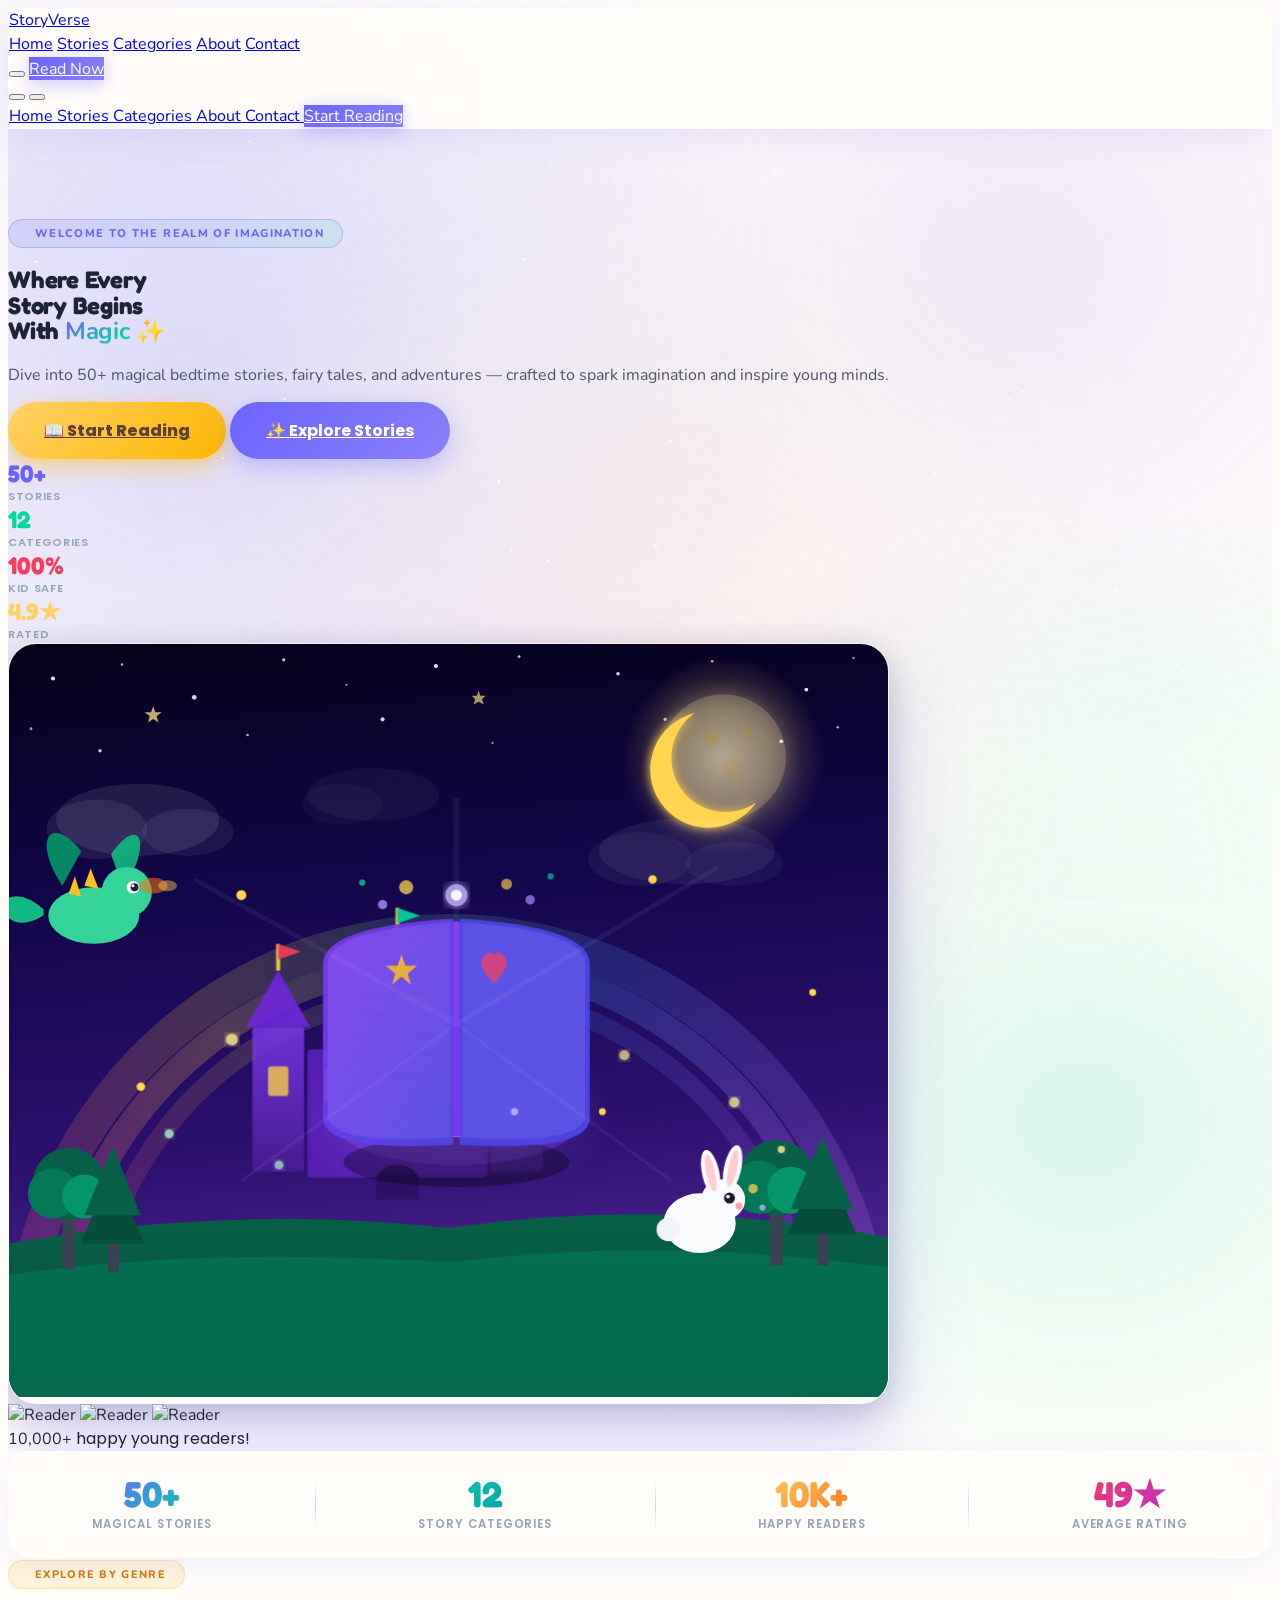
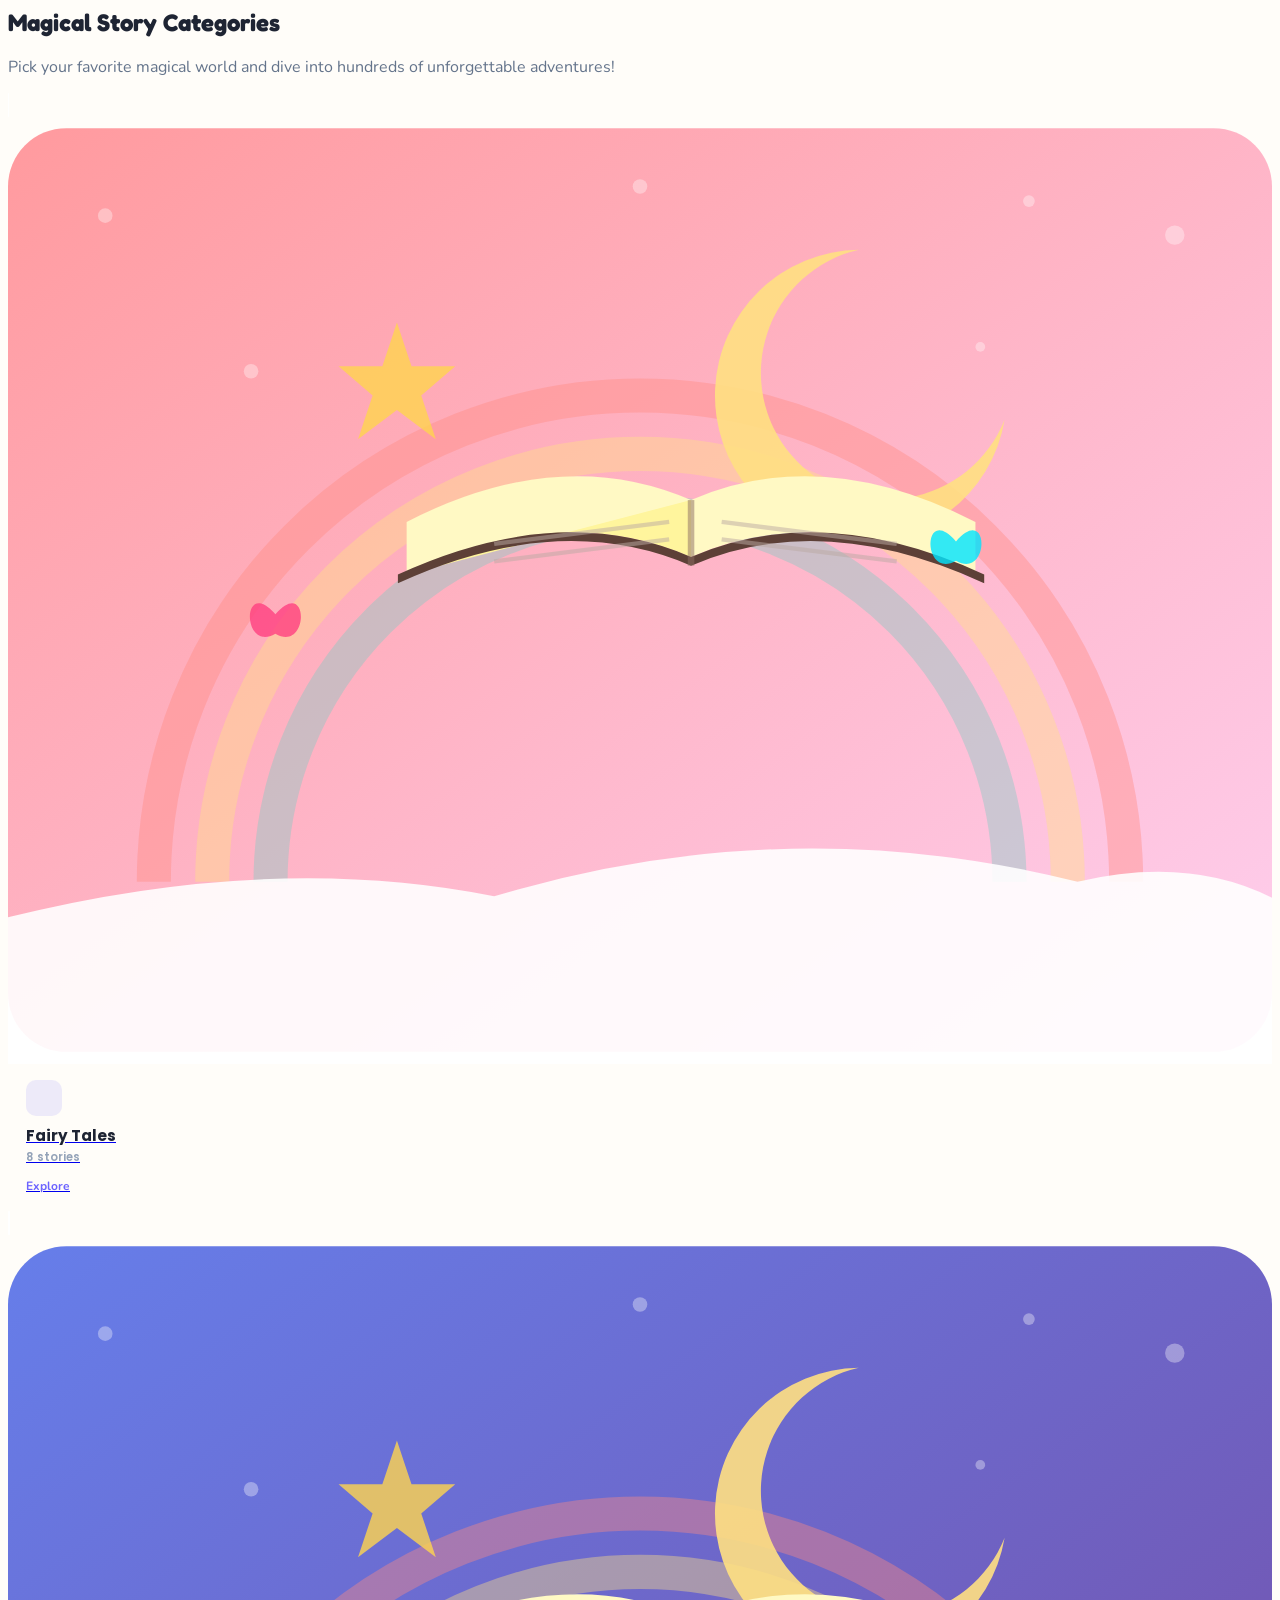
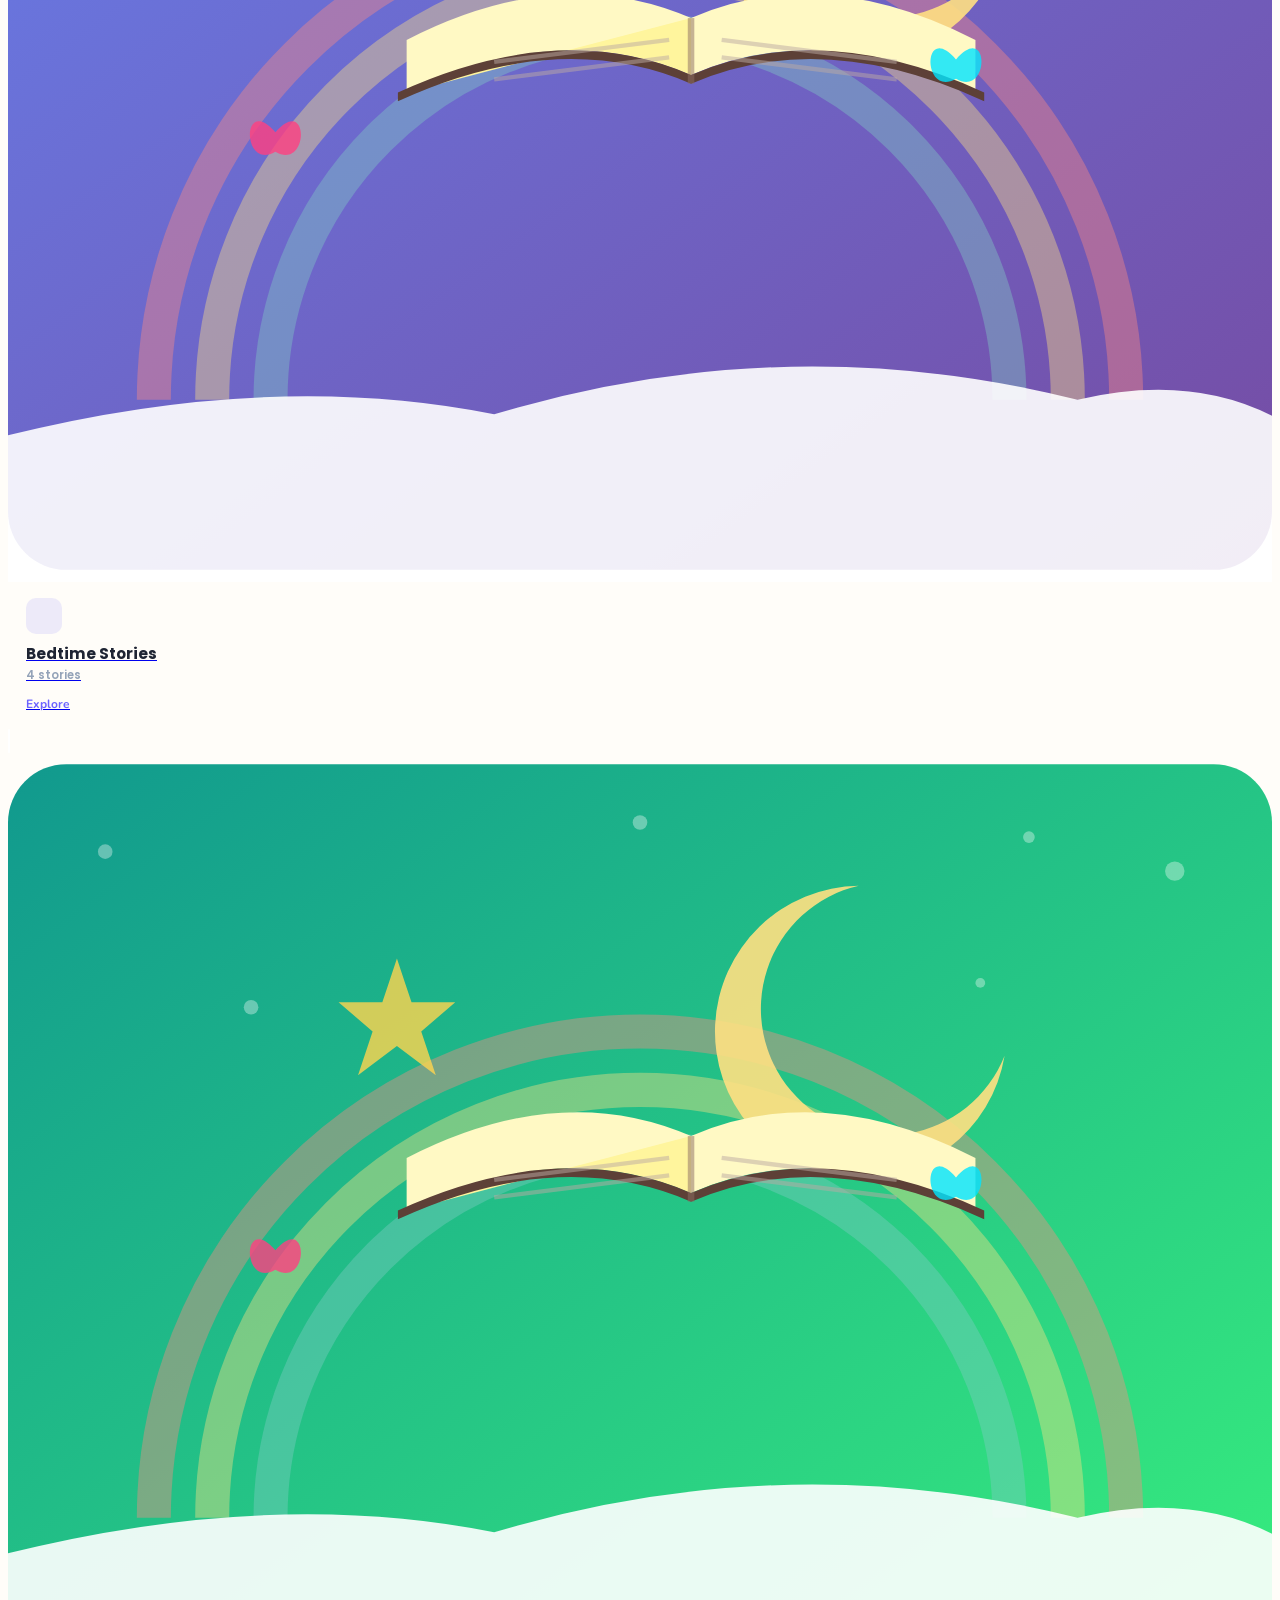
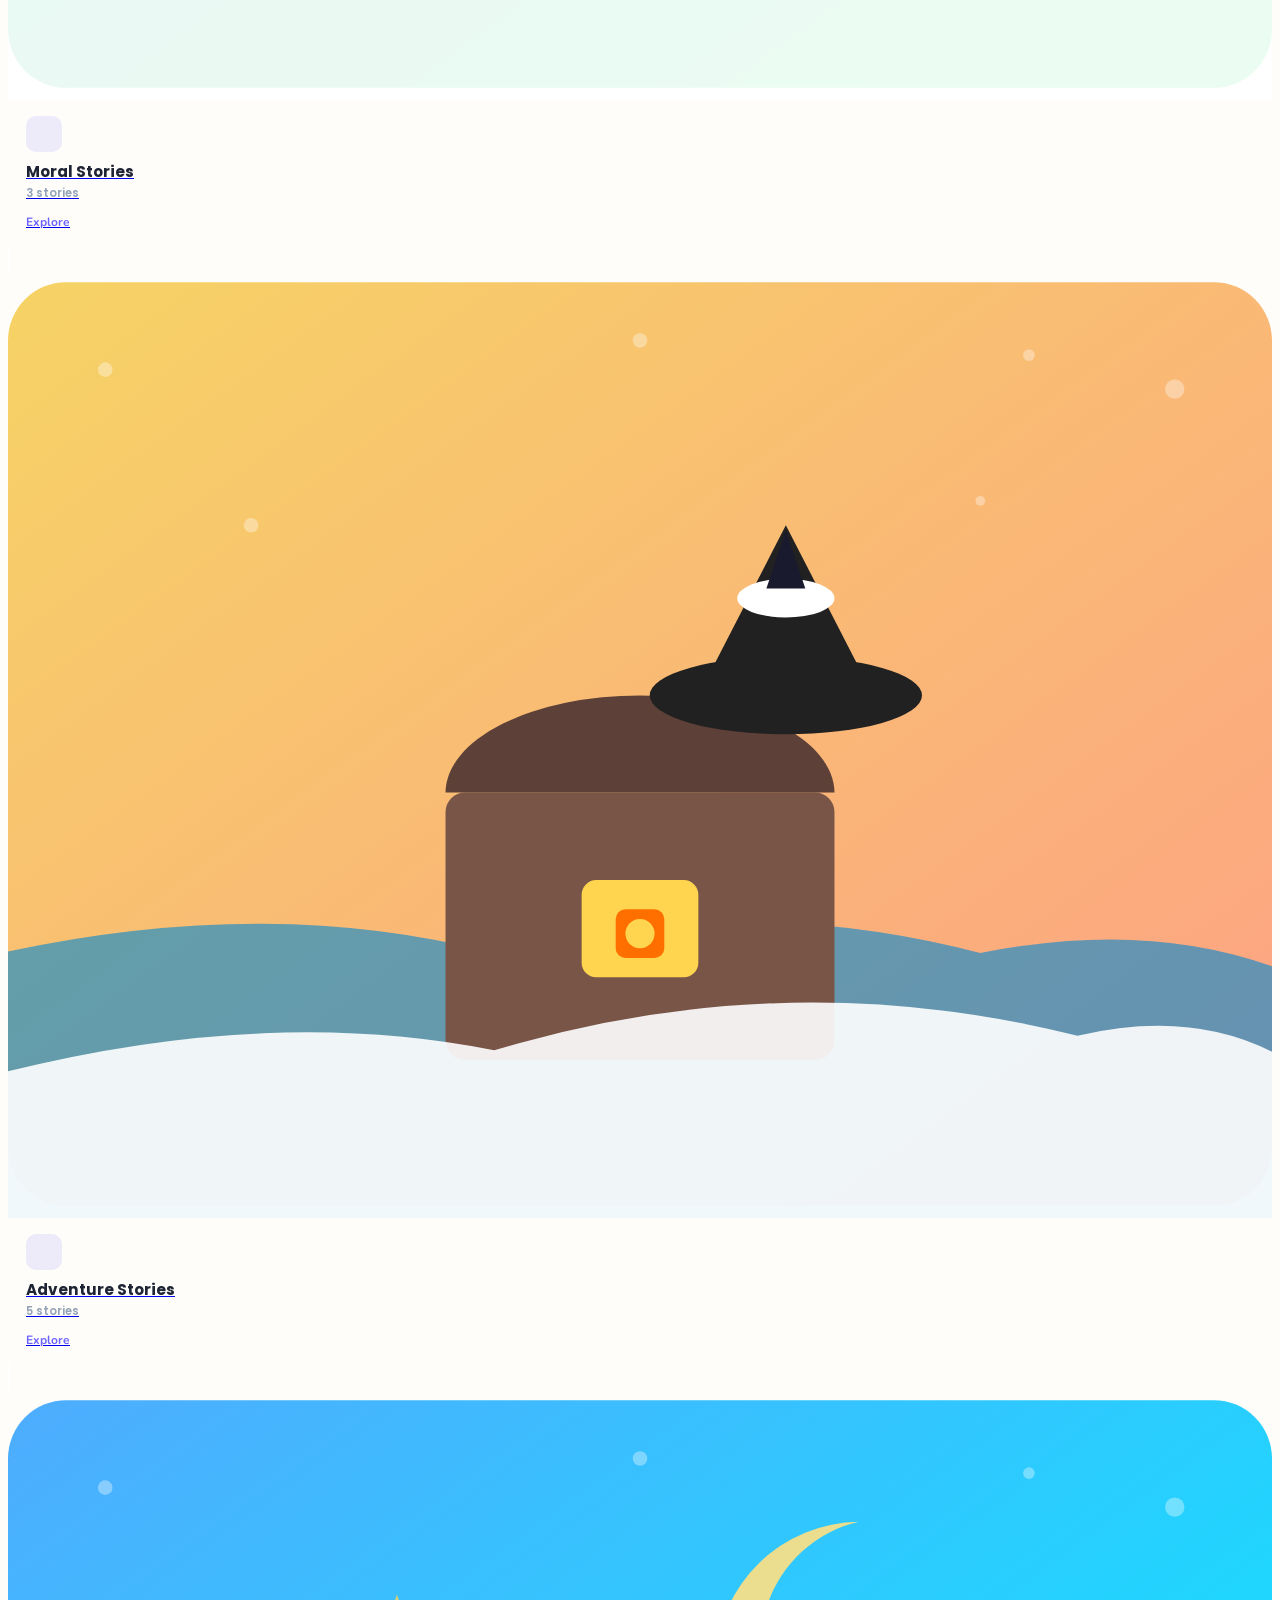
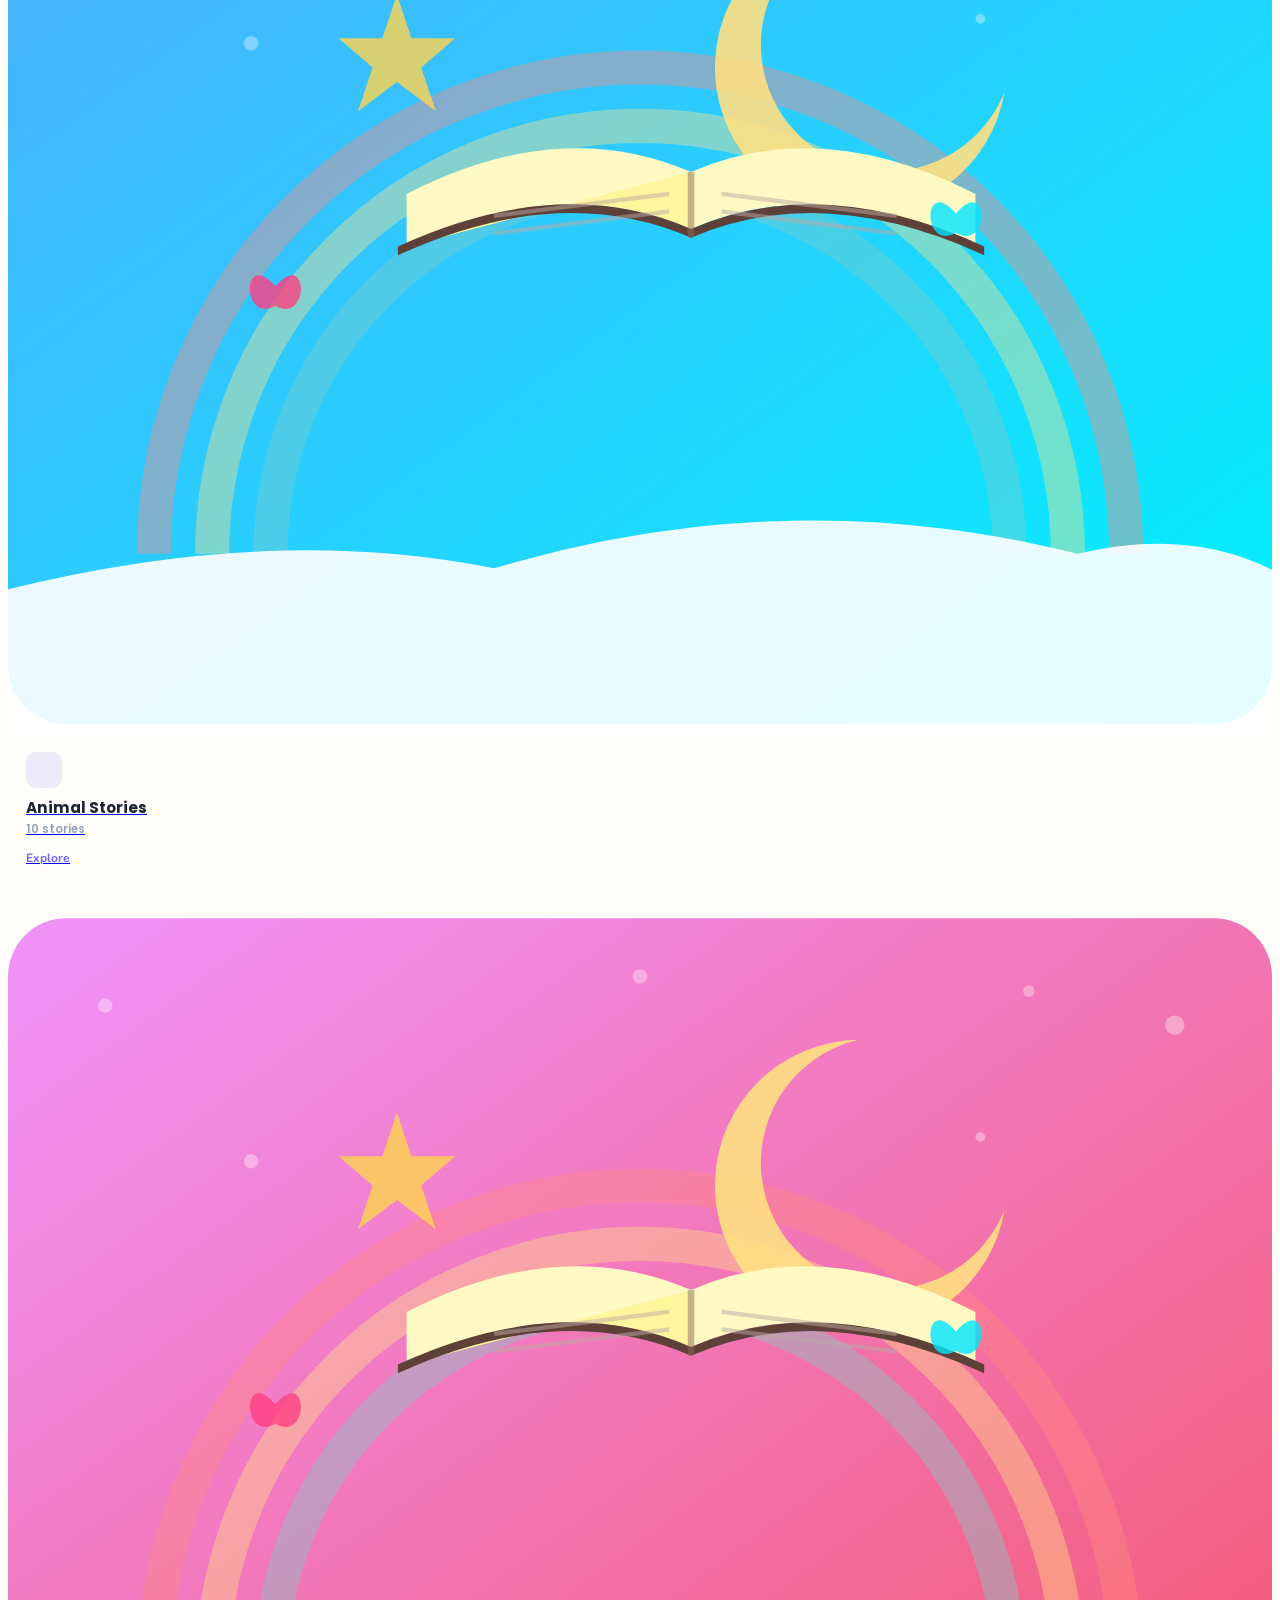
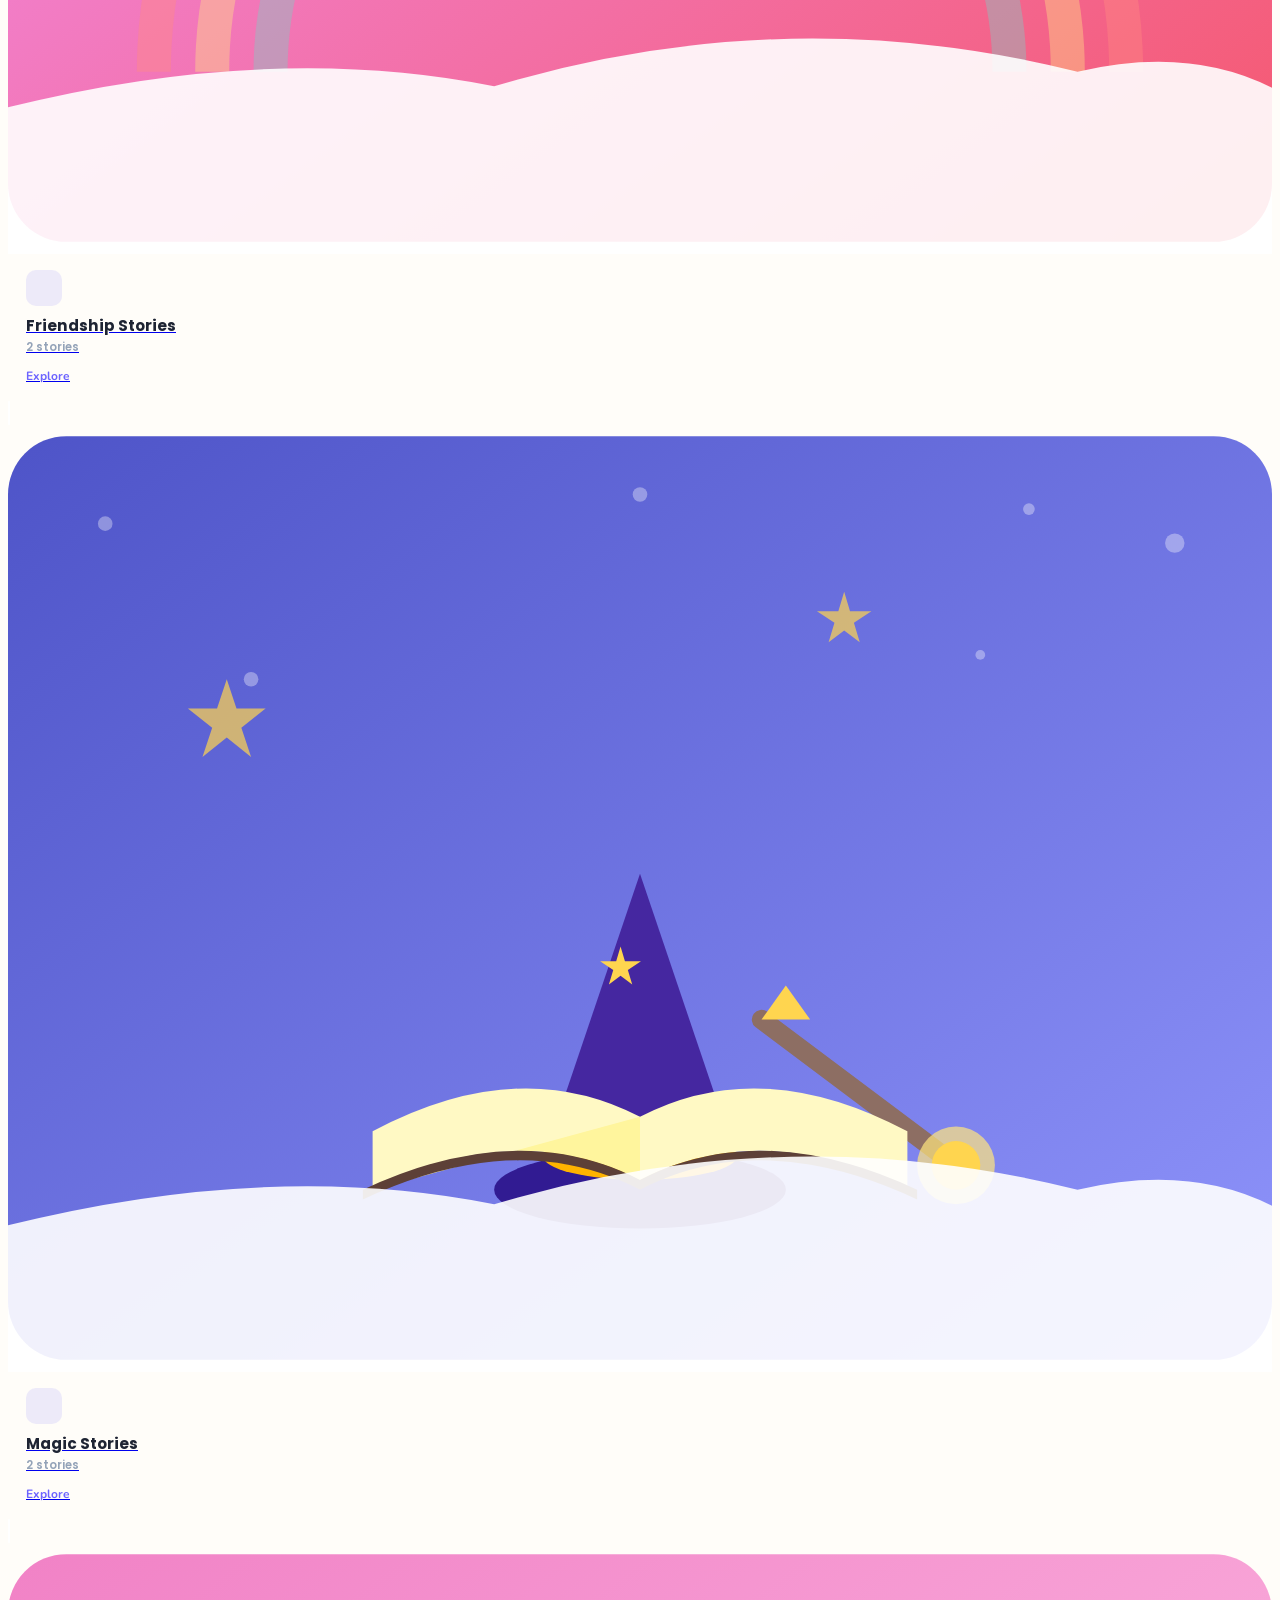
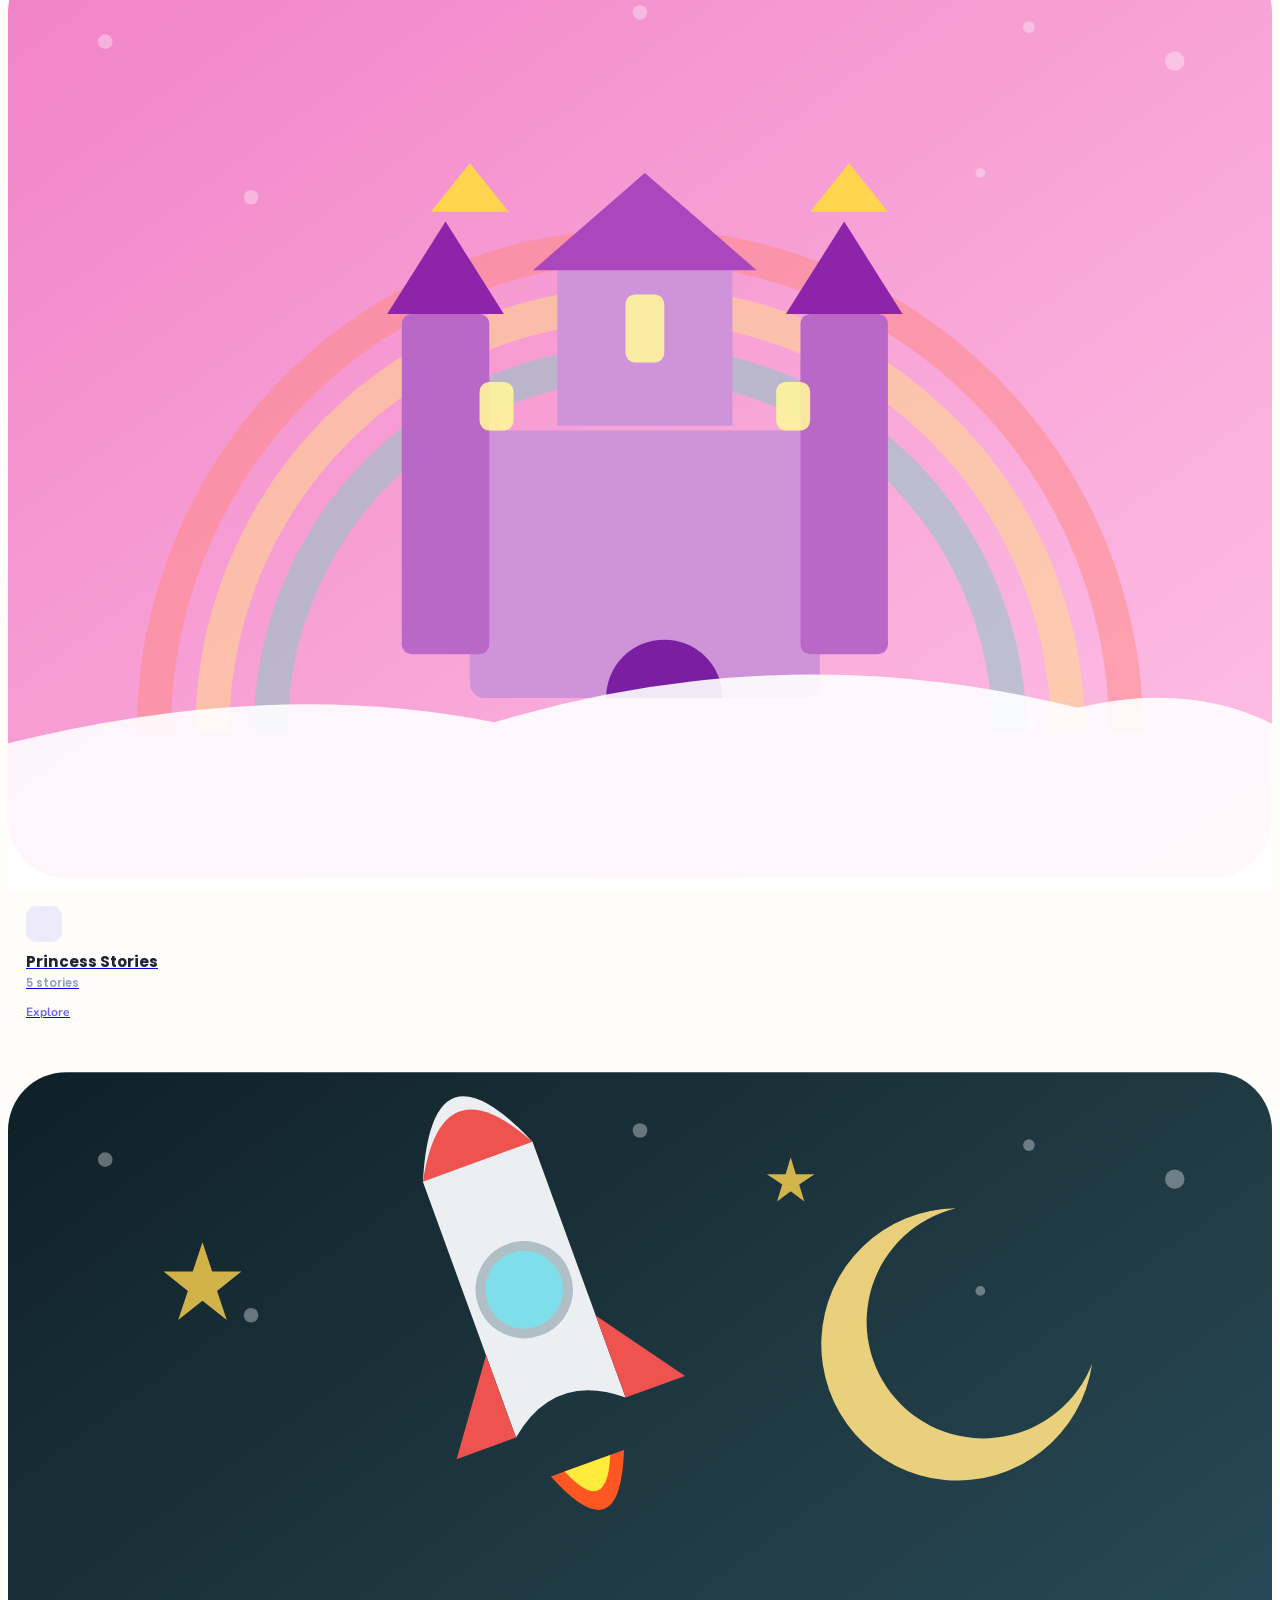
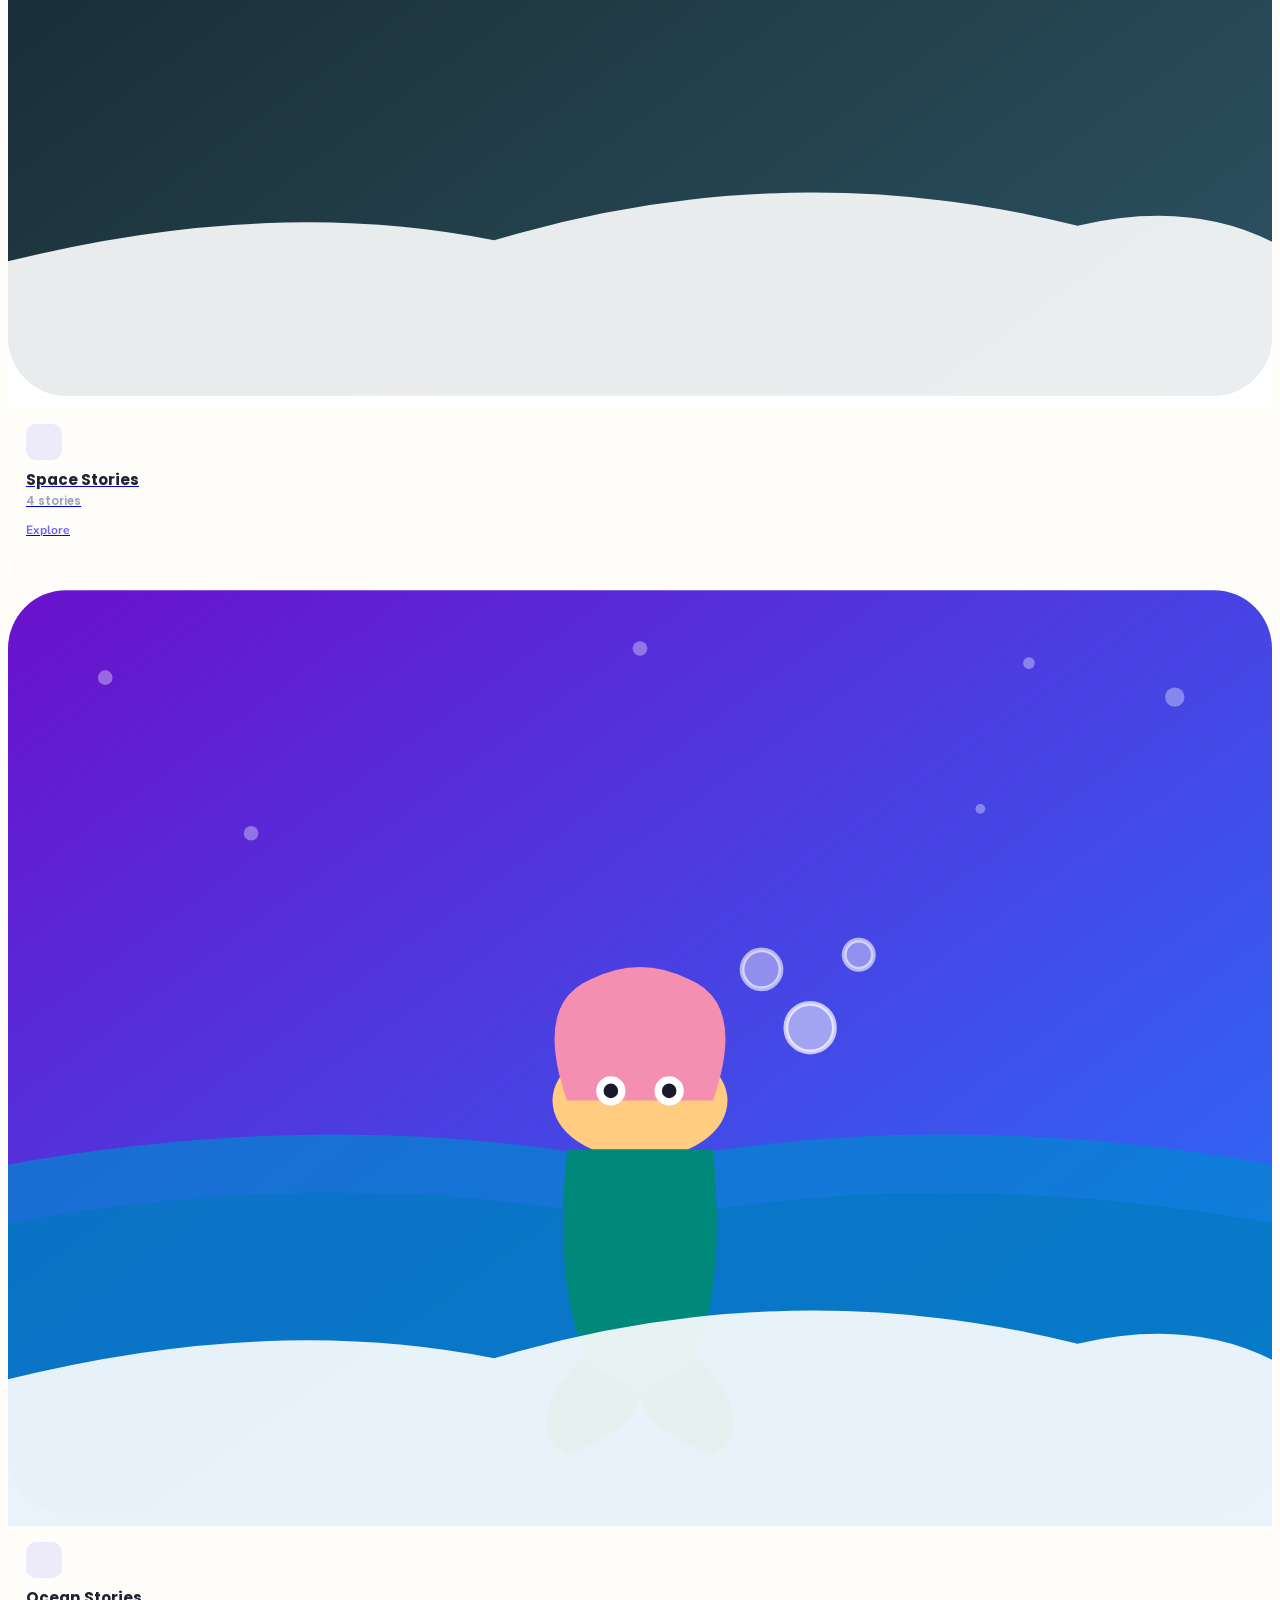
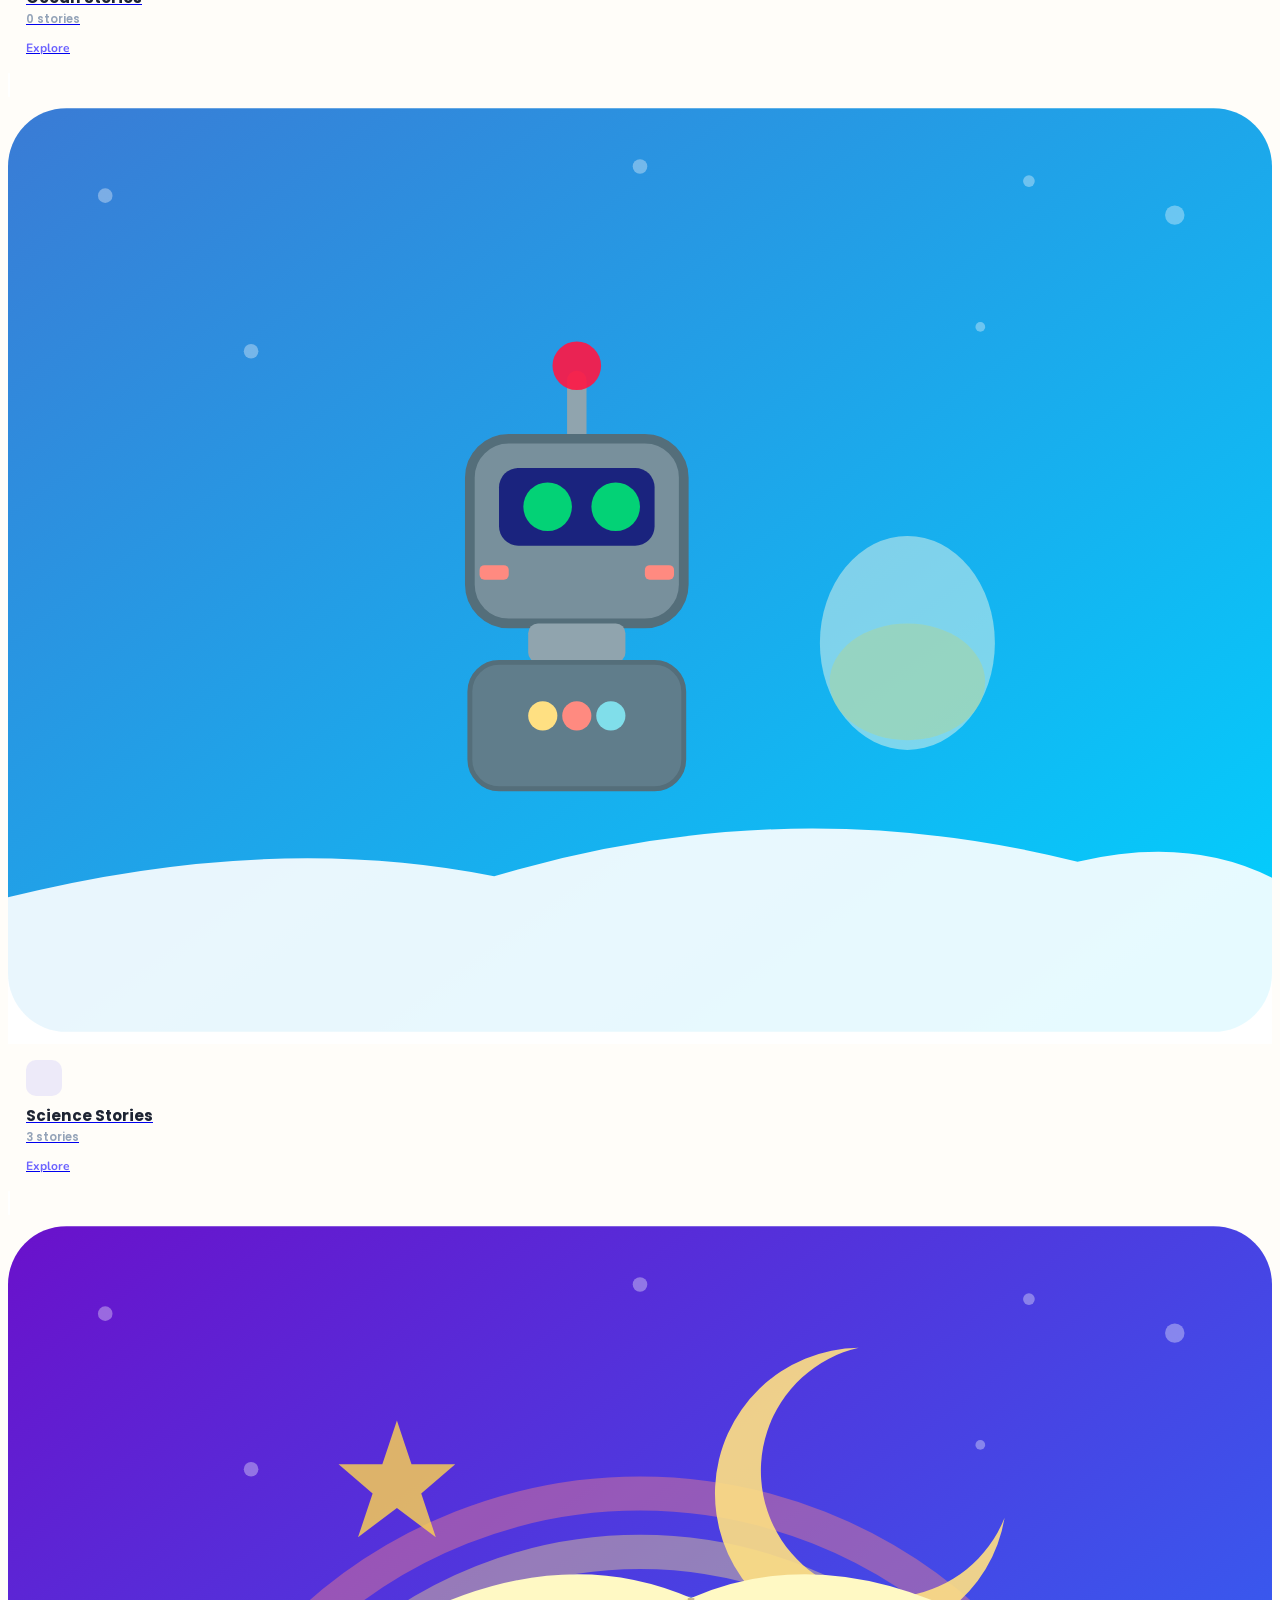
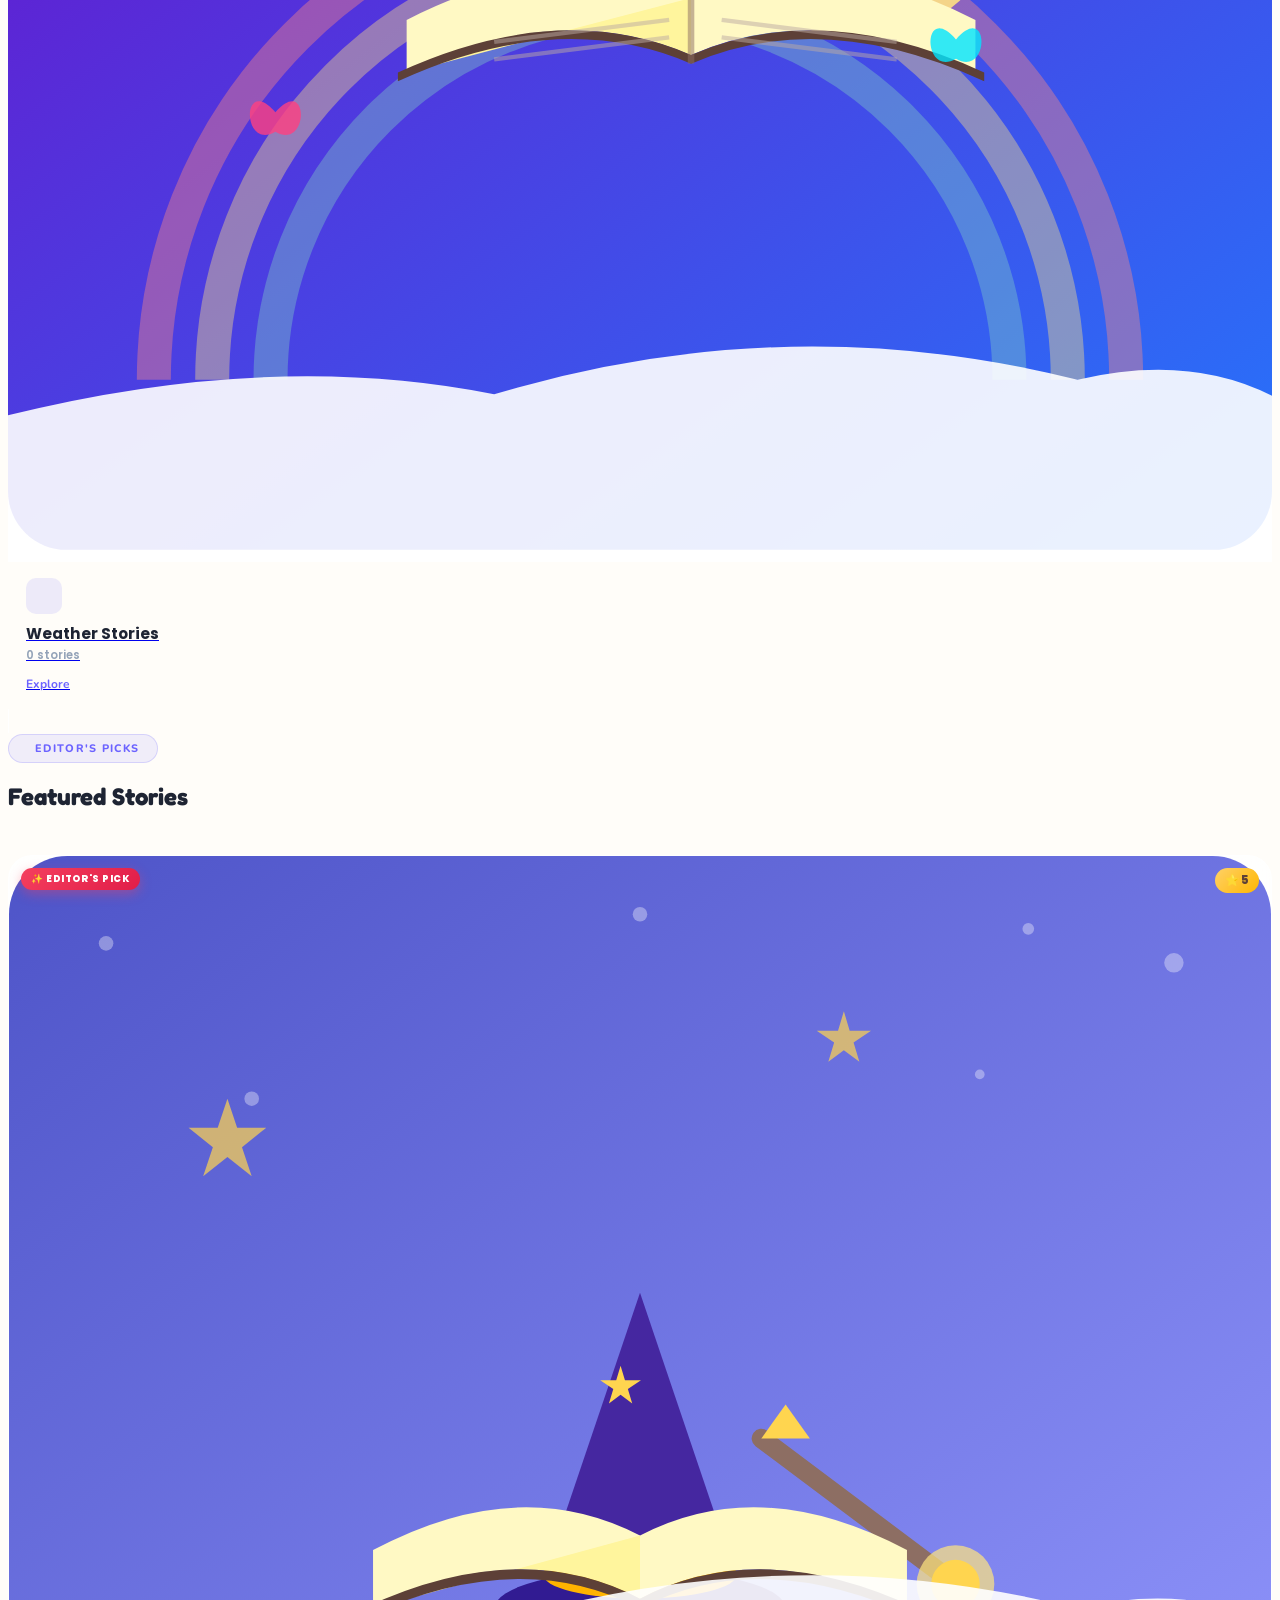
==== commit 9acbacc5: "Add external script to index.html" ====
--- a/index.html
+++ b/index.html
@@ -912,6 +912,7 @@
       }
     }
   </script>
+  <script src='https://www.noupe.com/embed/019f0cb546ff78939100baf79744f13c9789.js'></script>
 </body>
 
-</html>+</html>
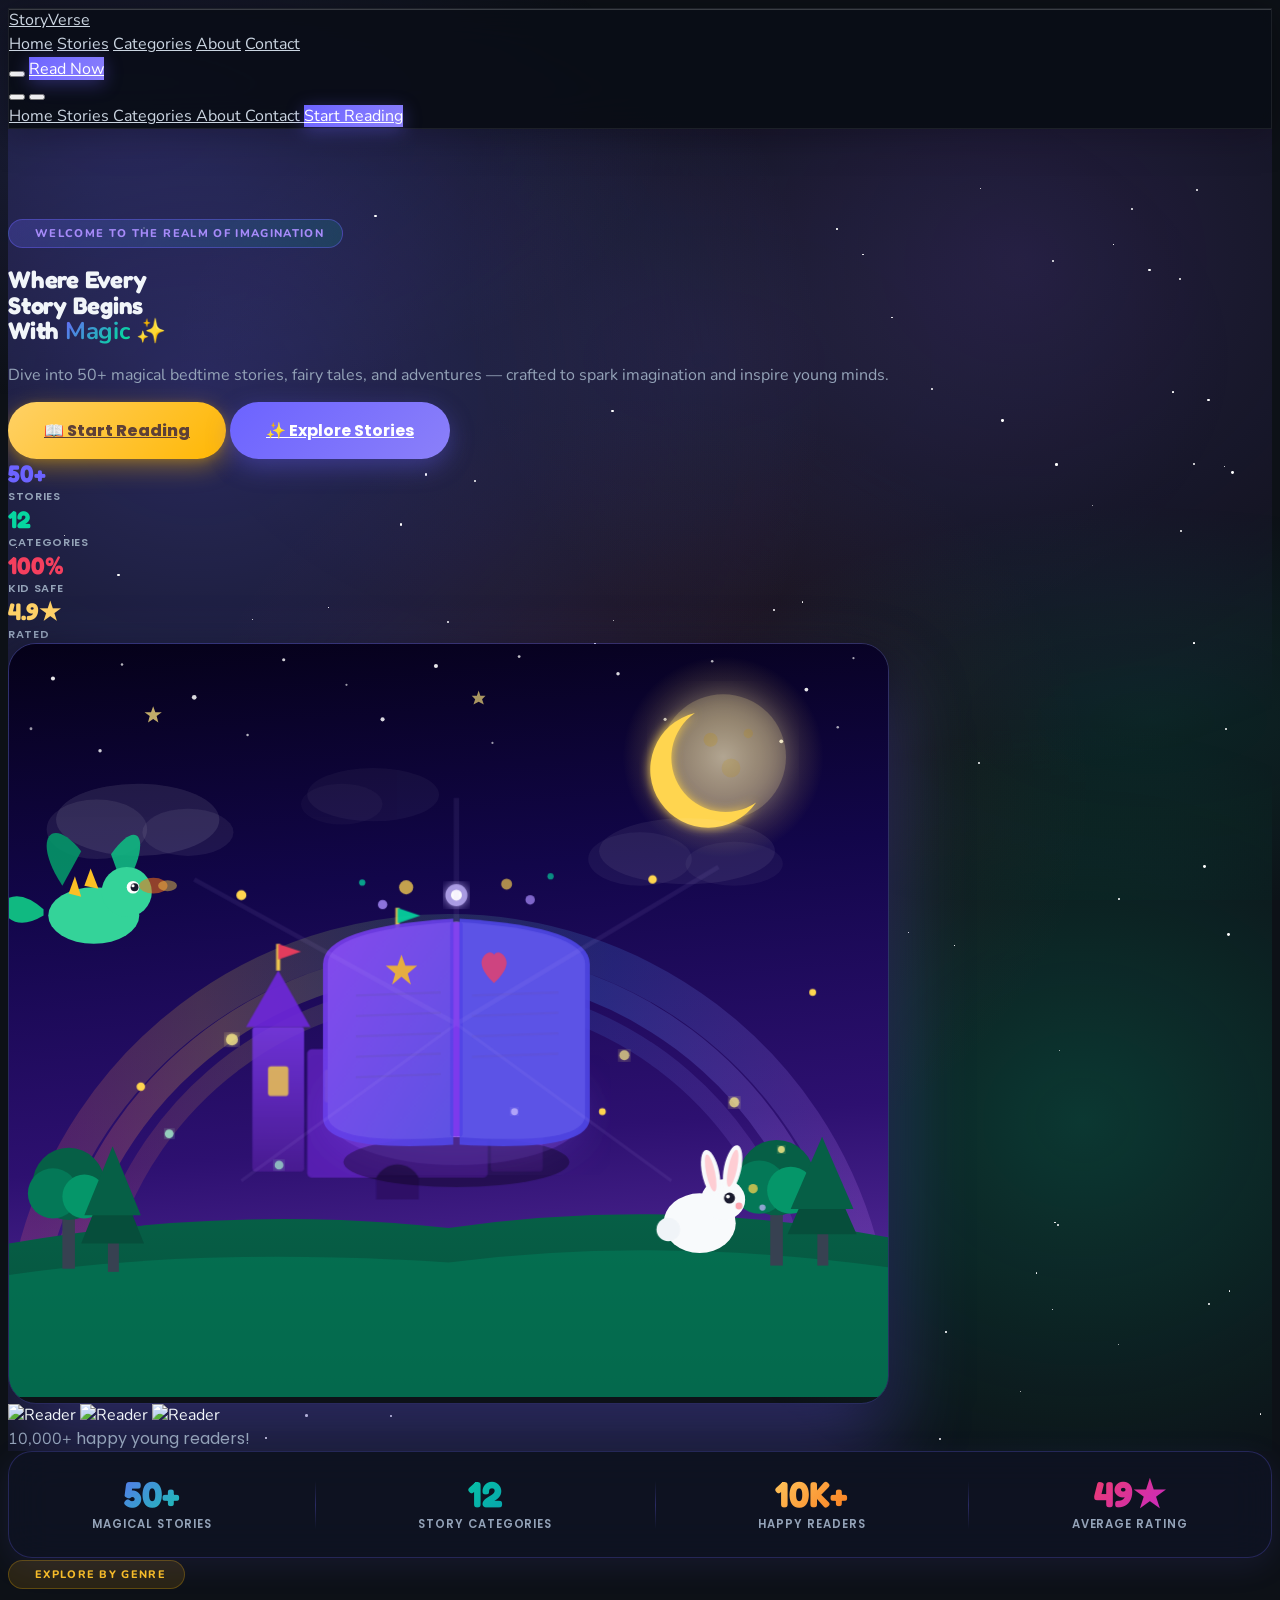
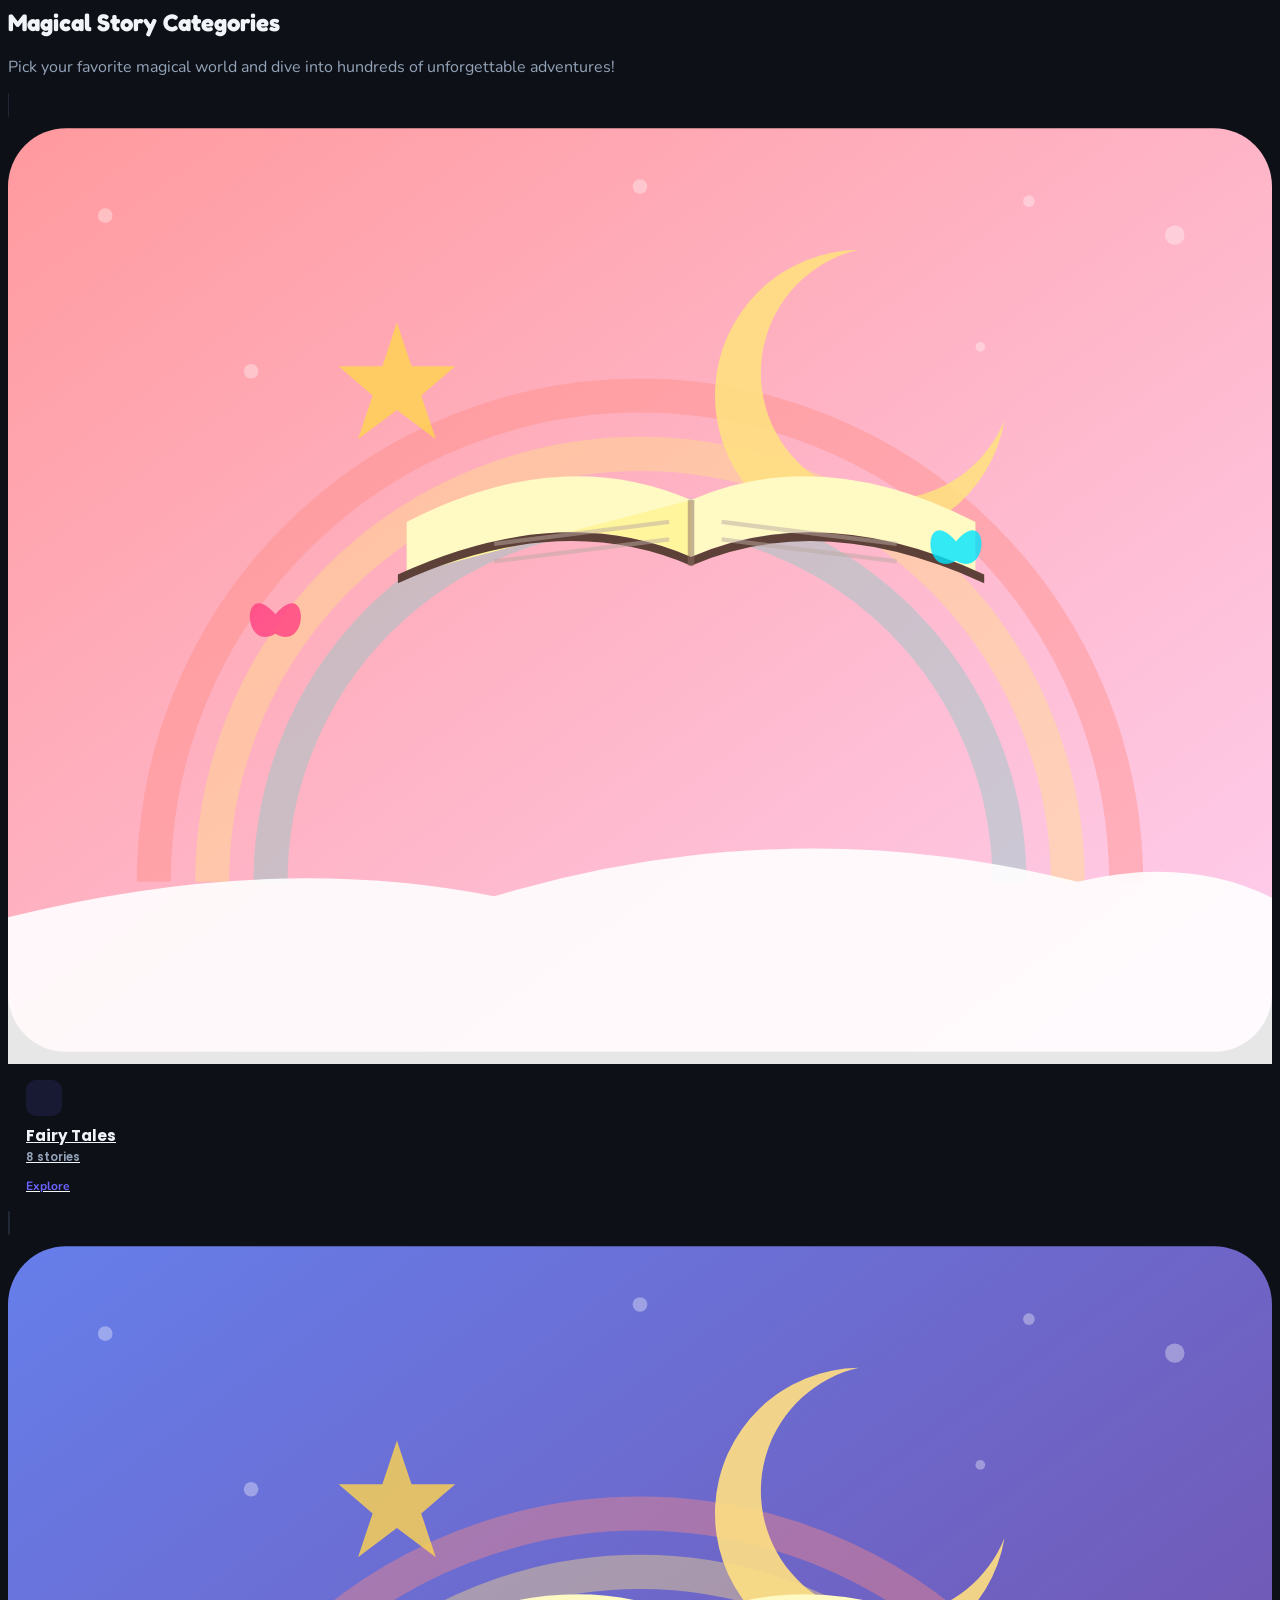
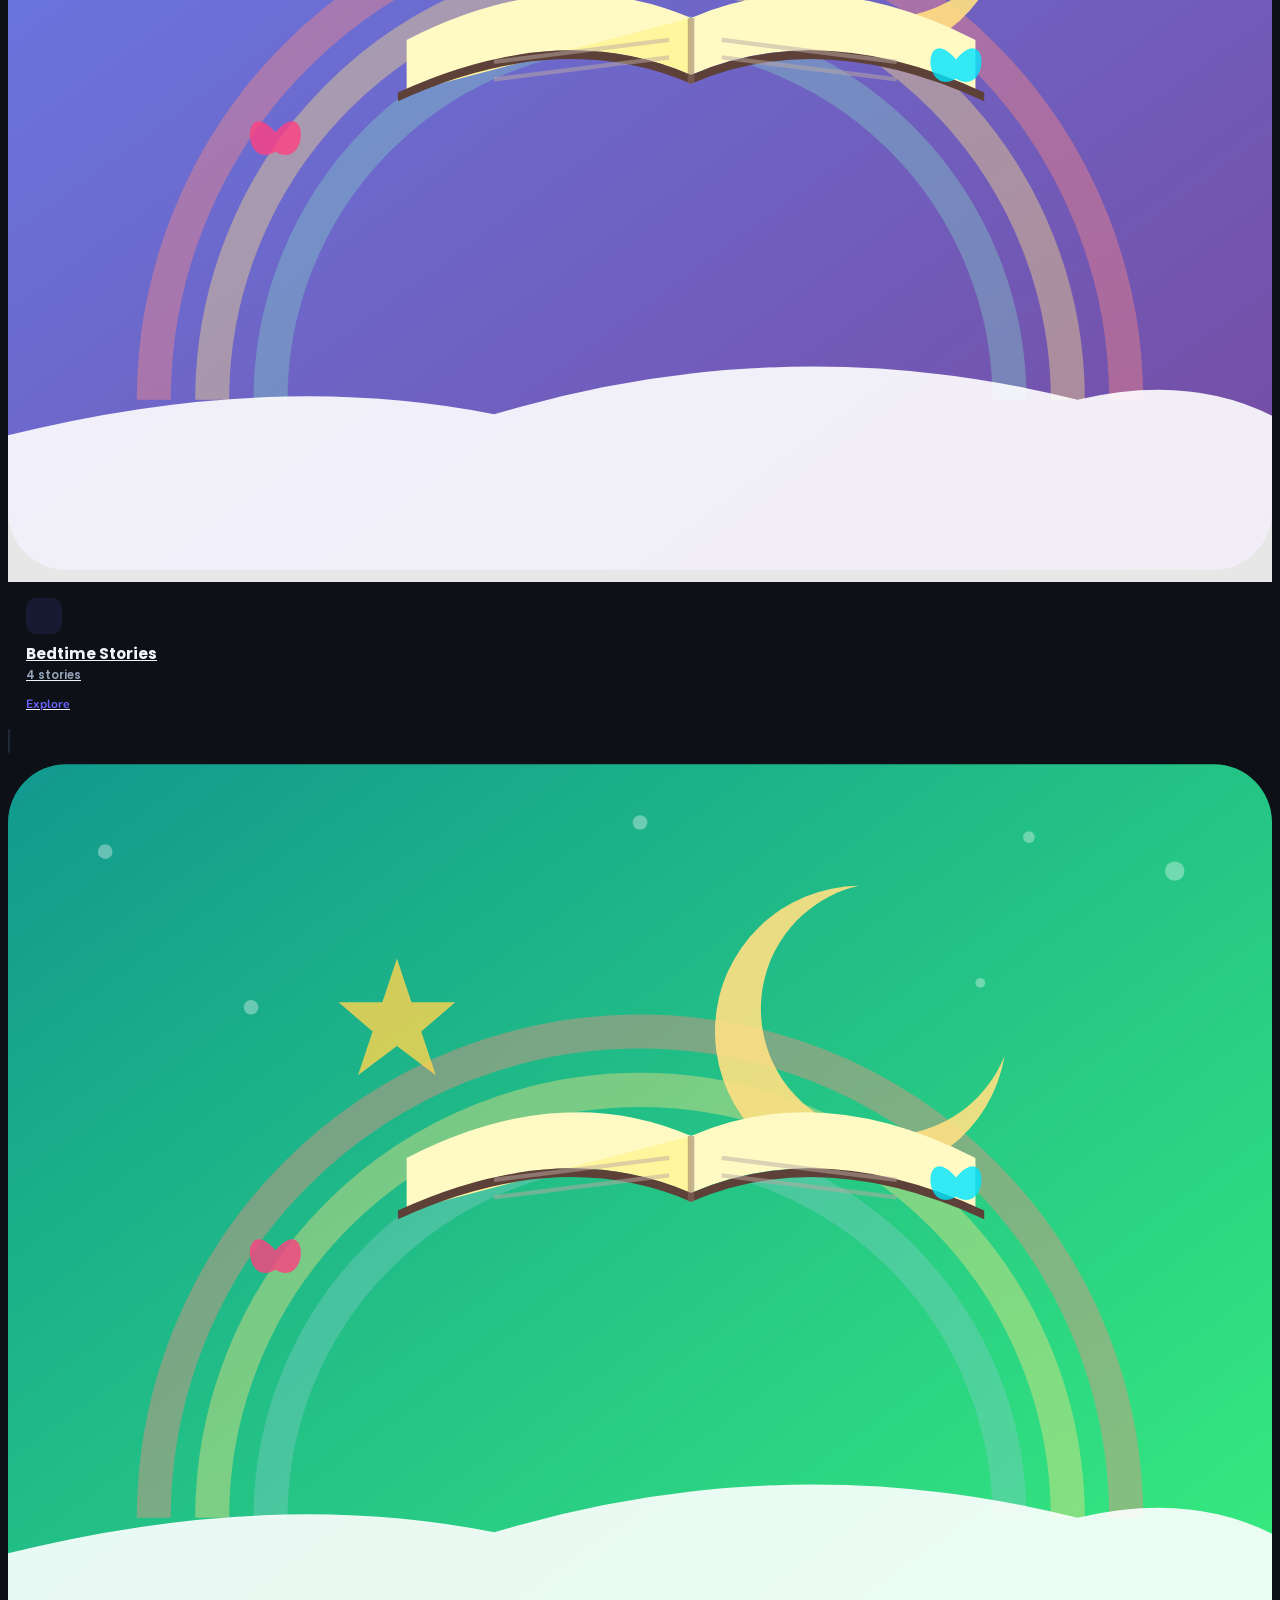
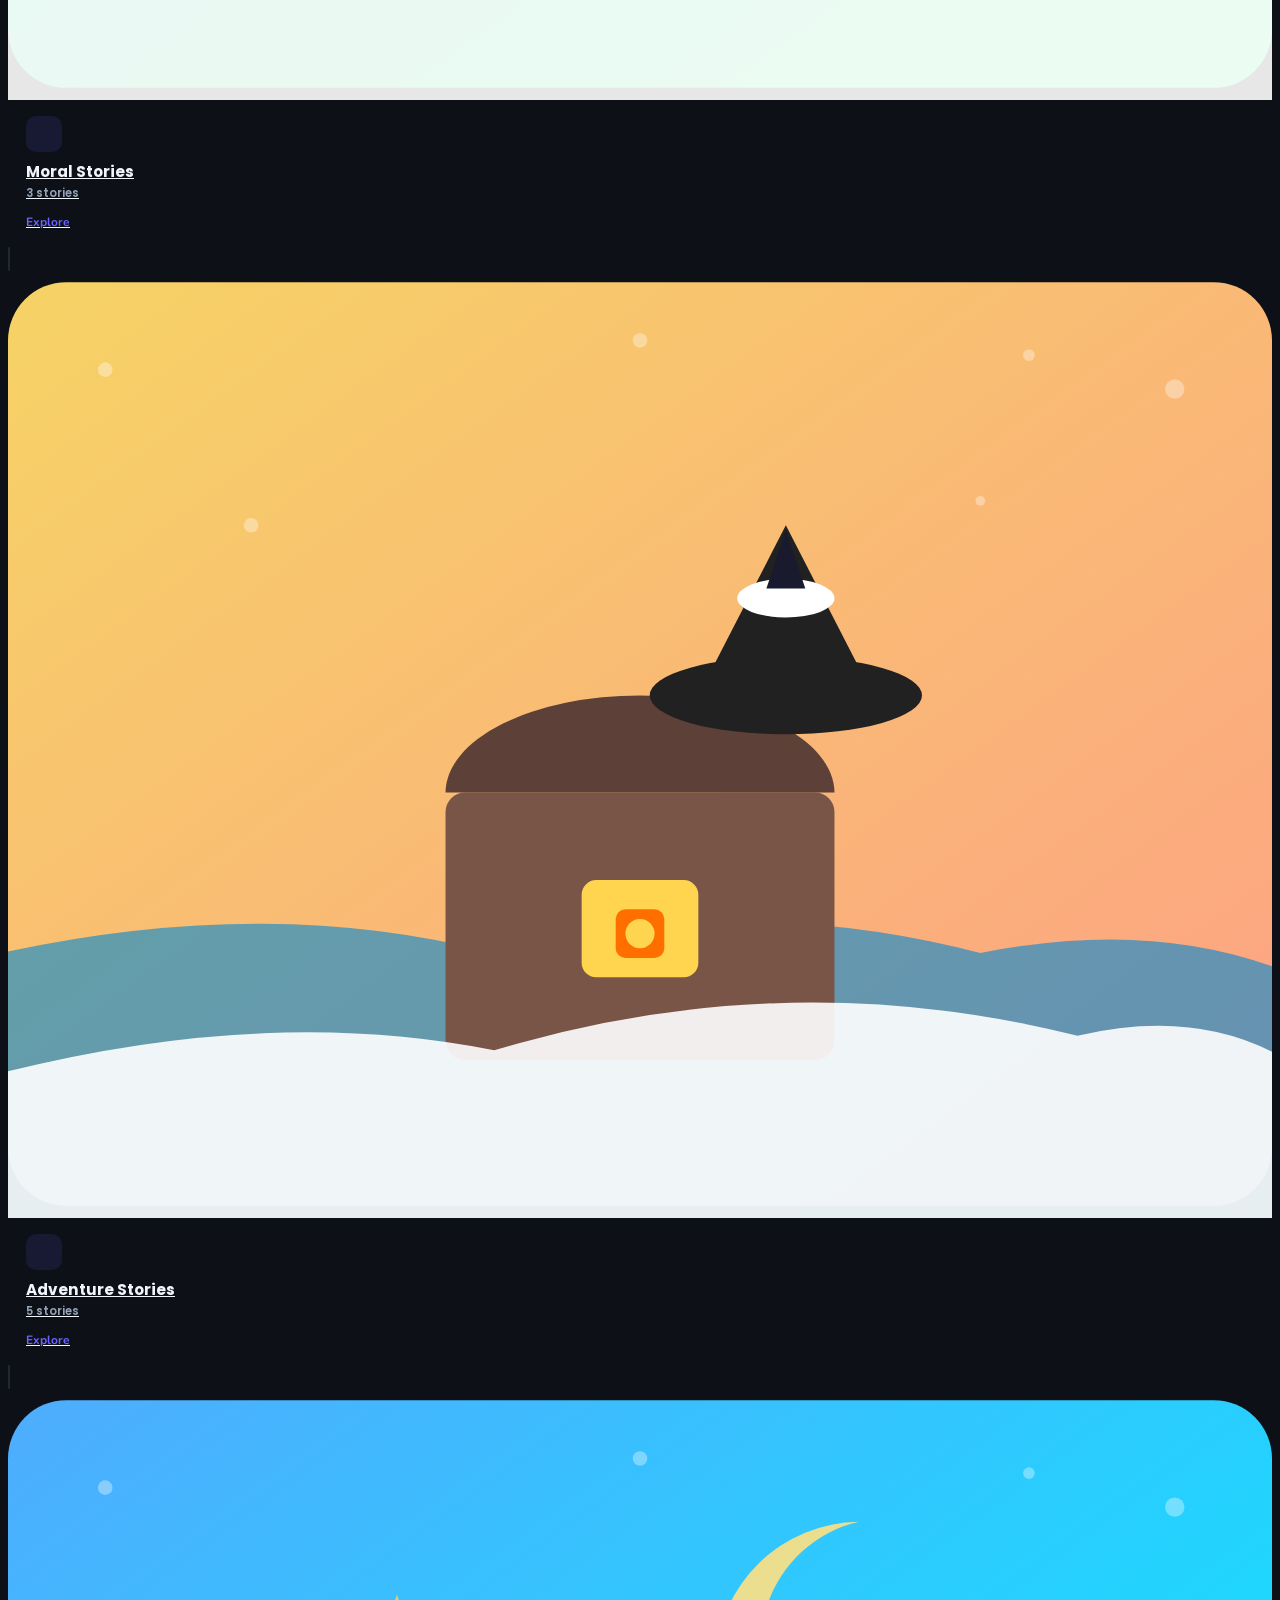
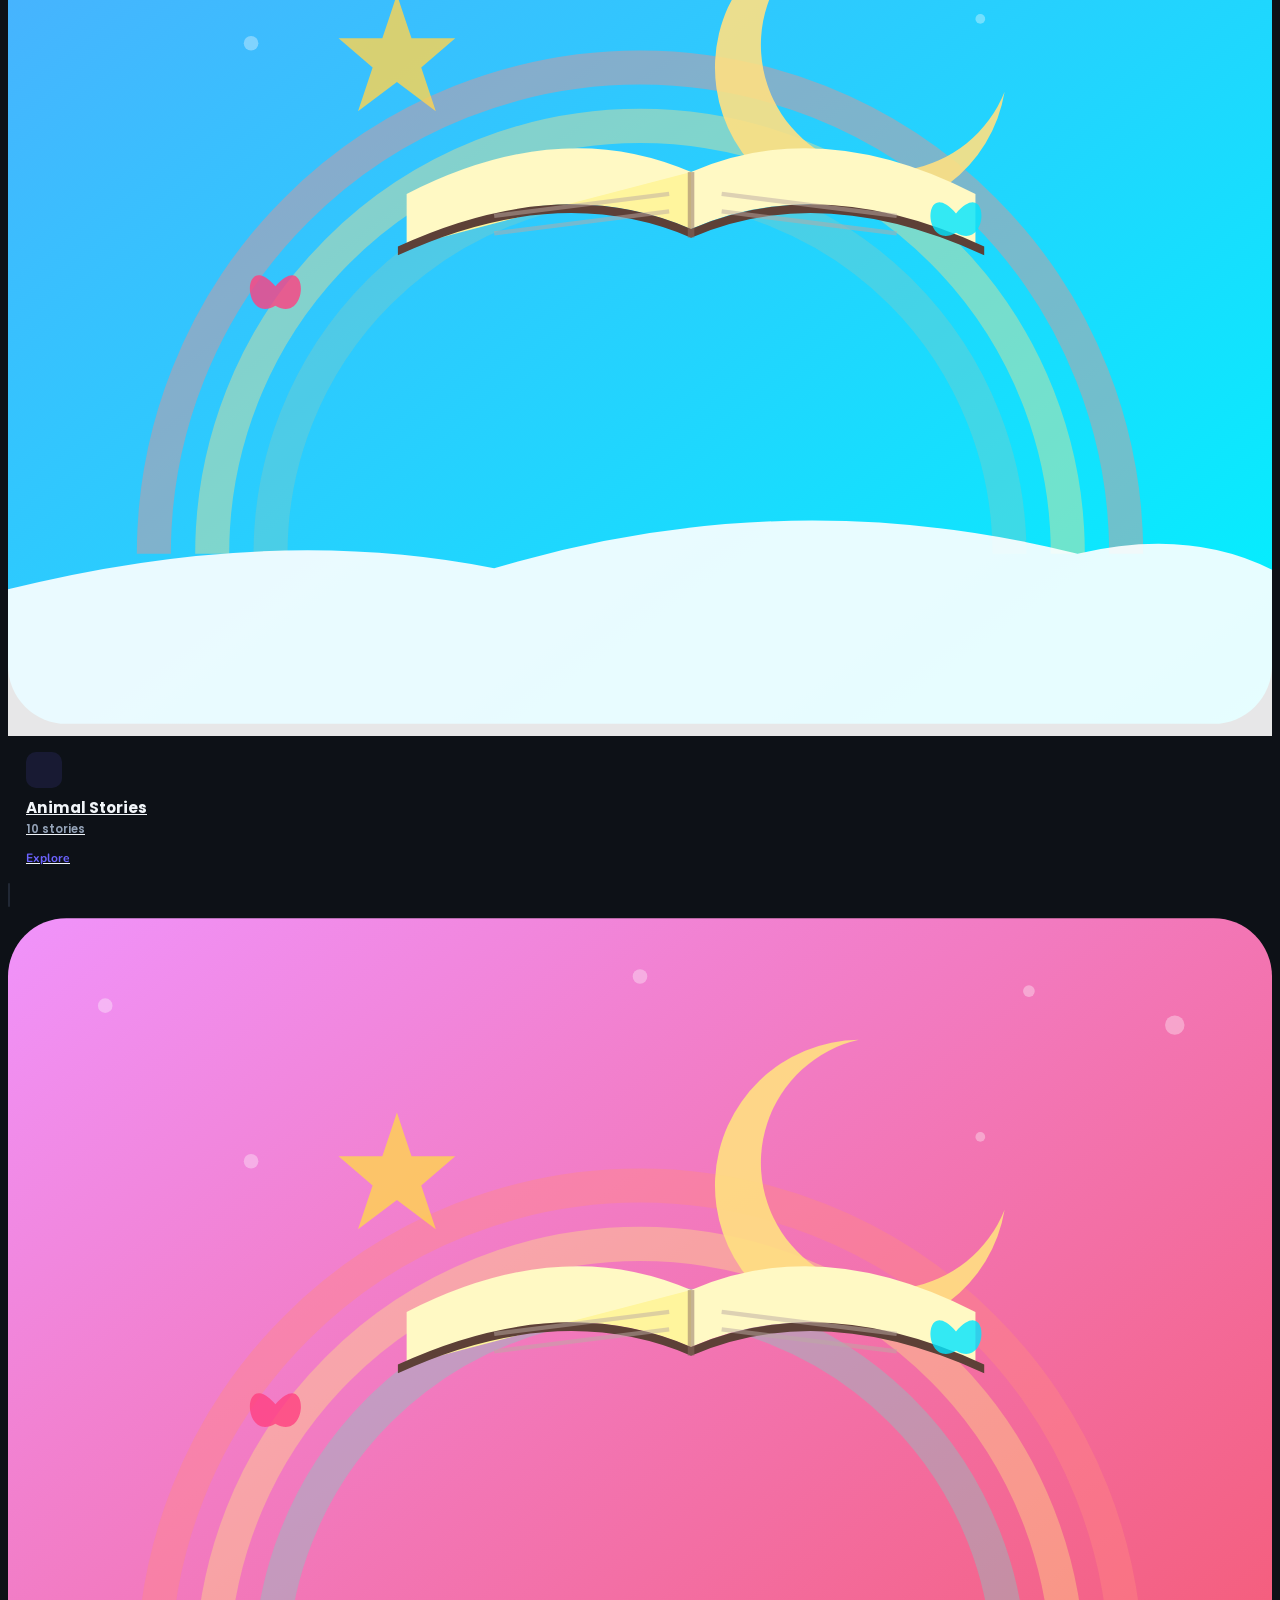
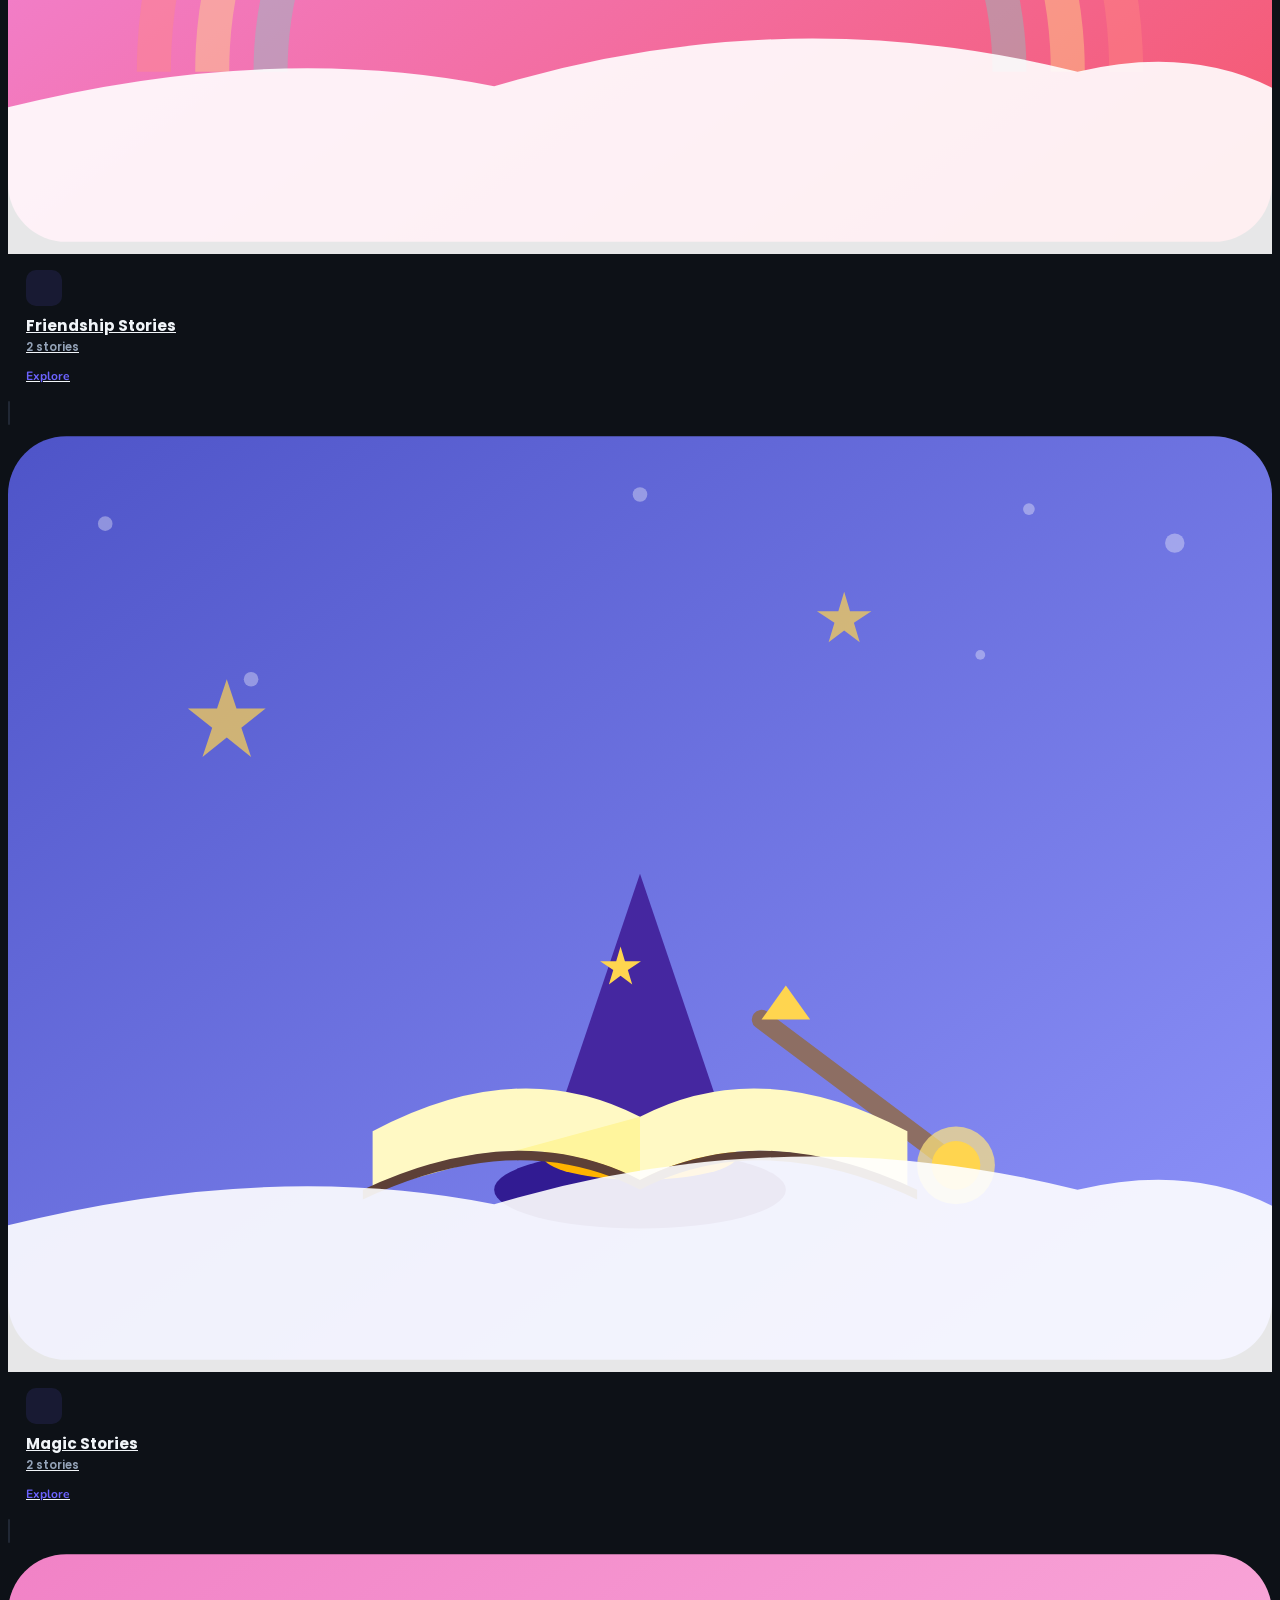
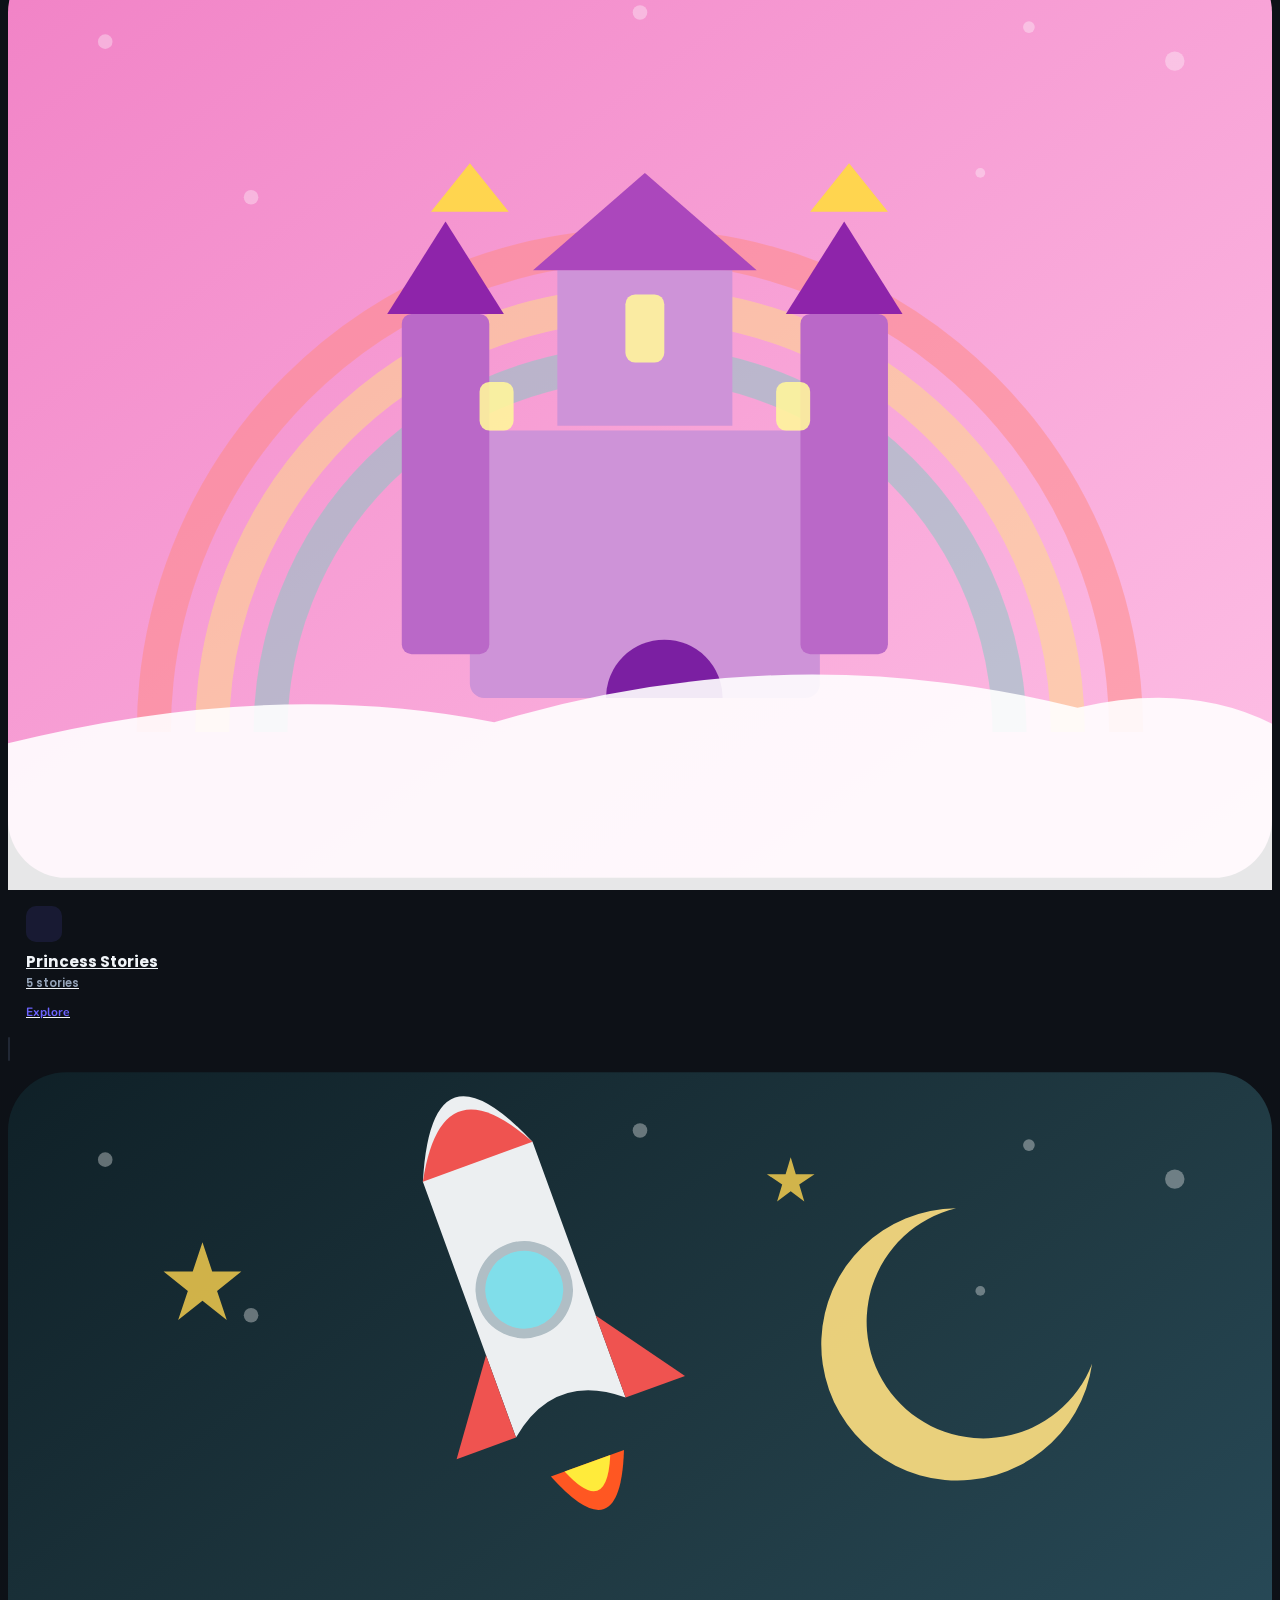
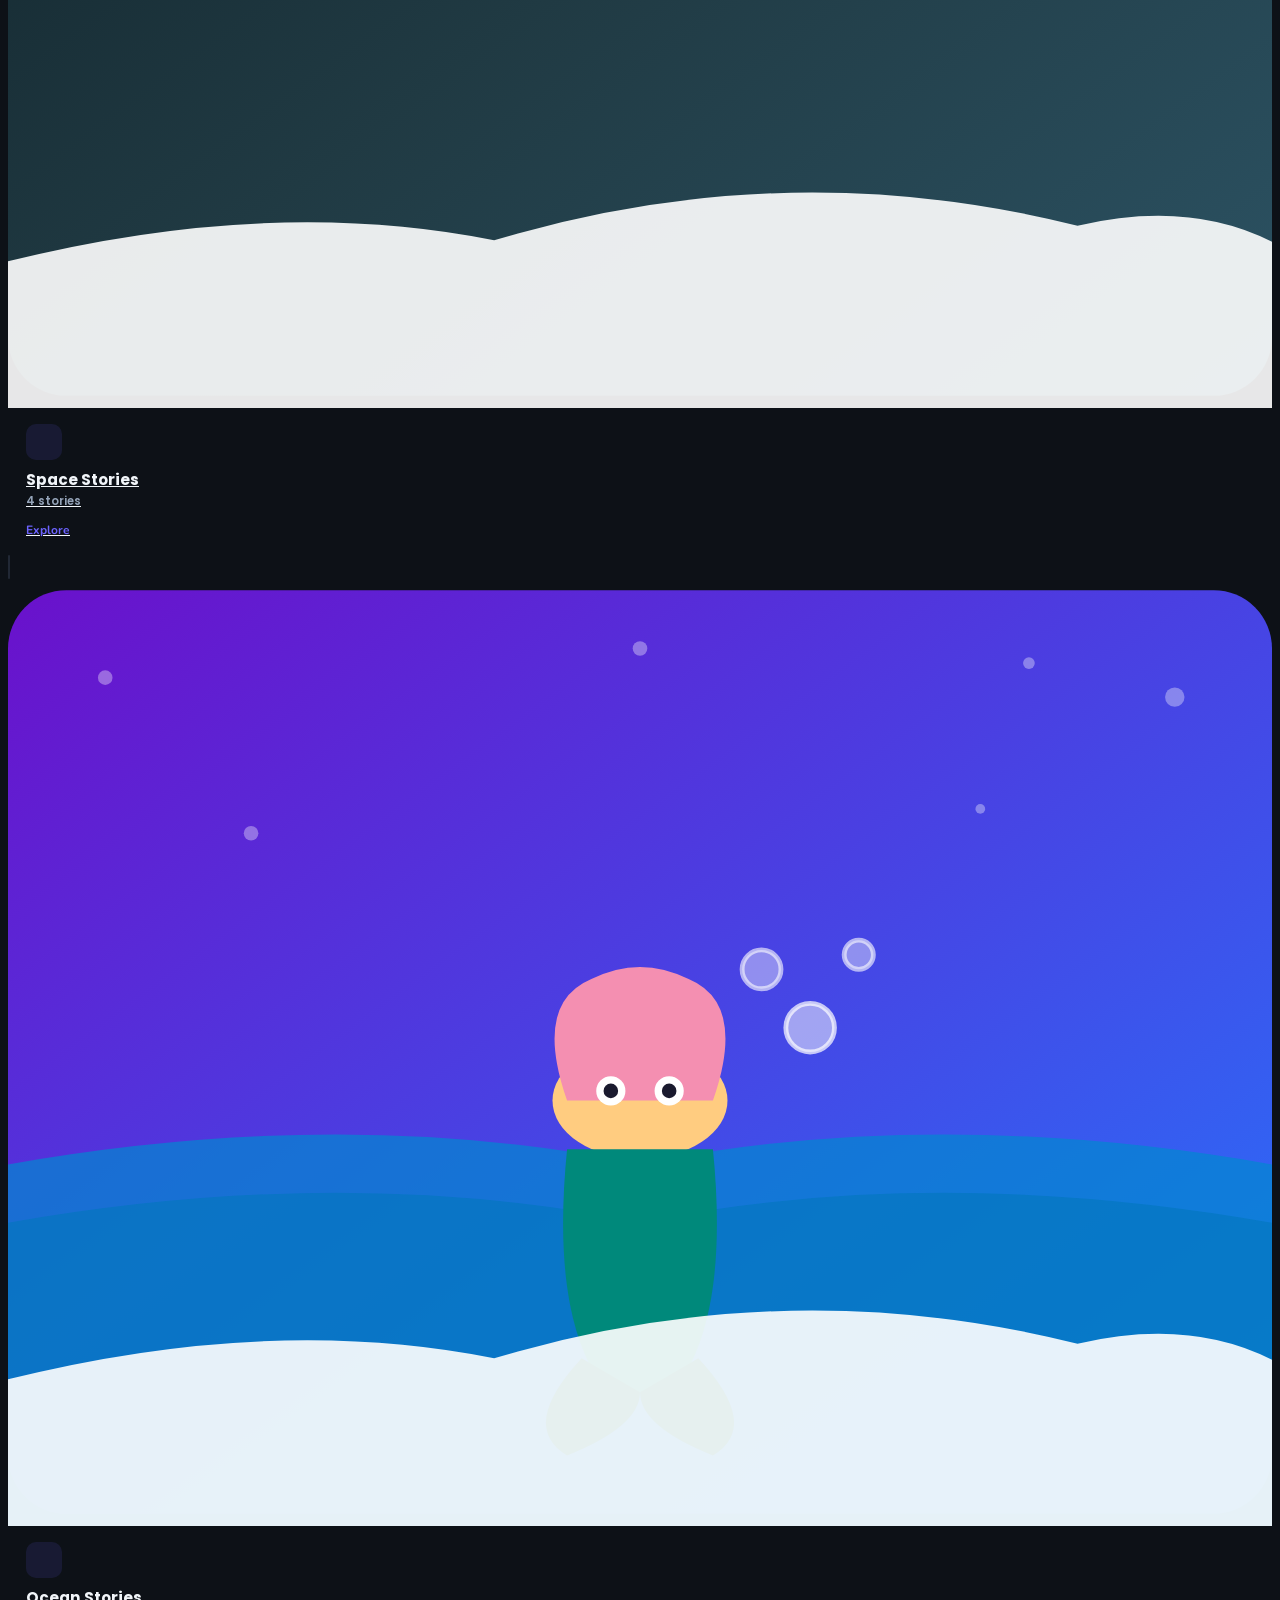
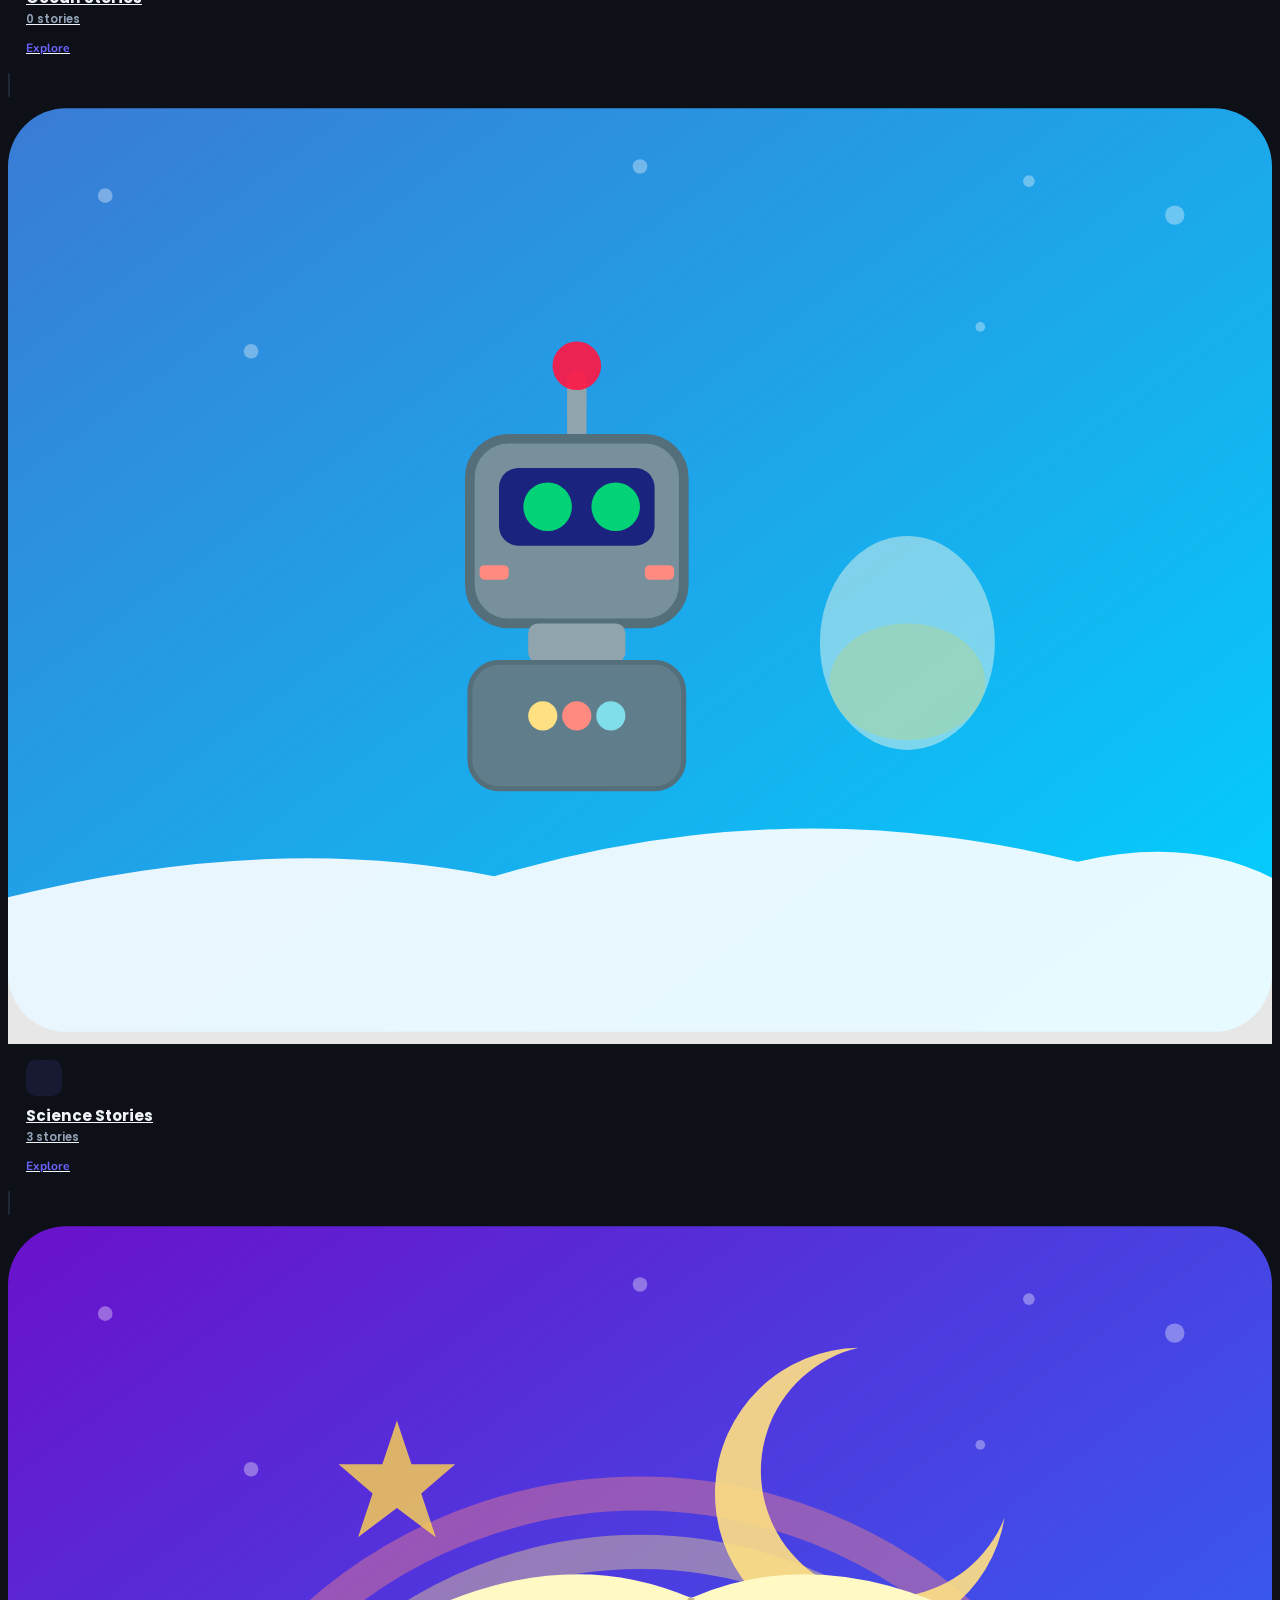
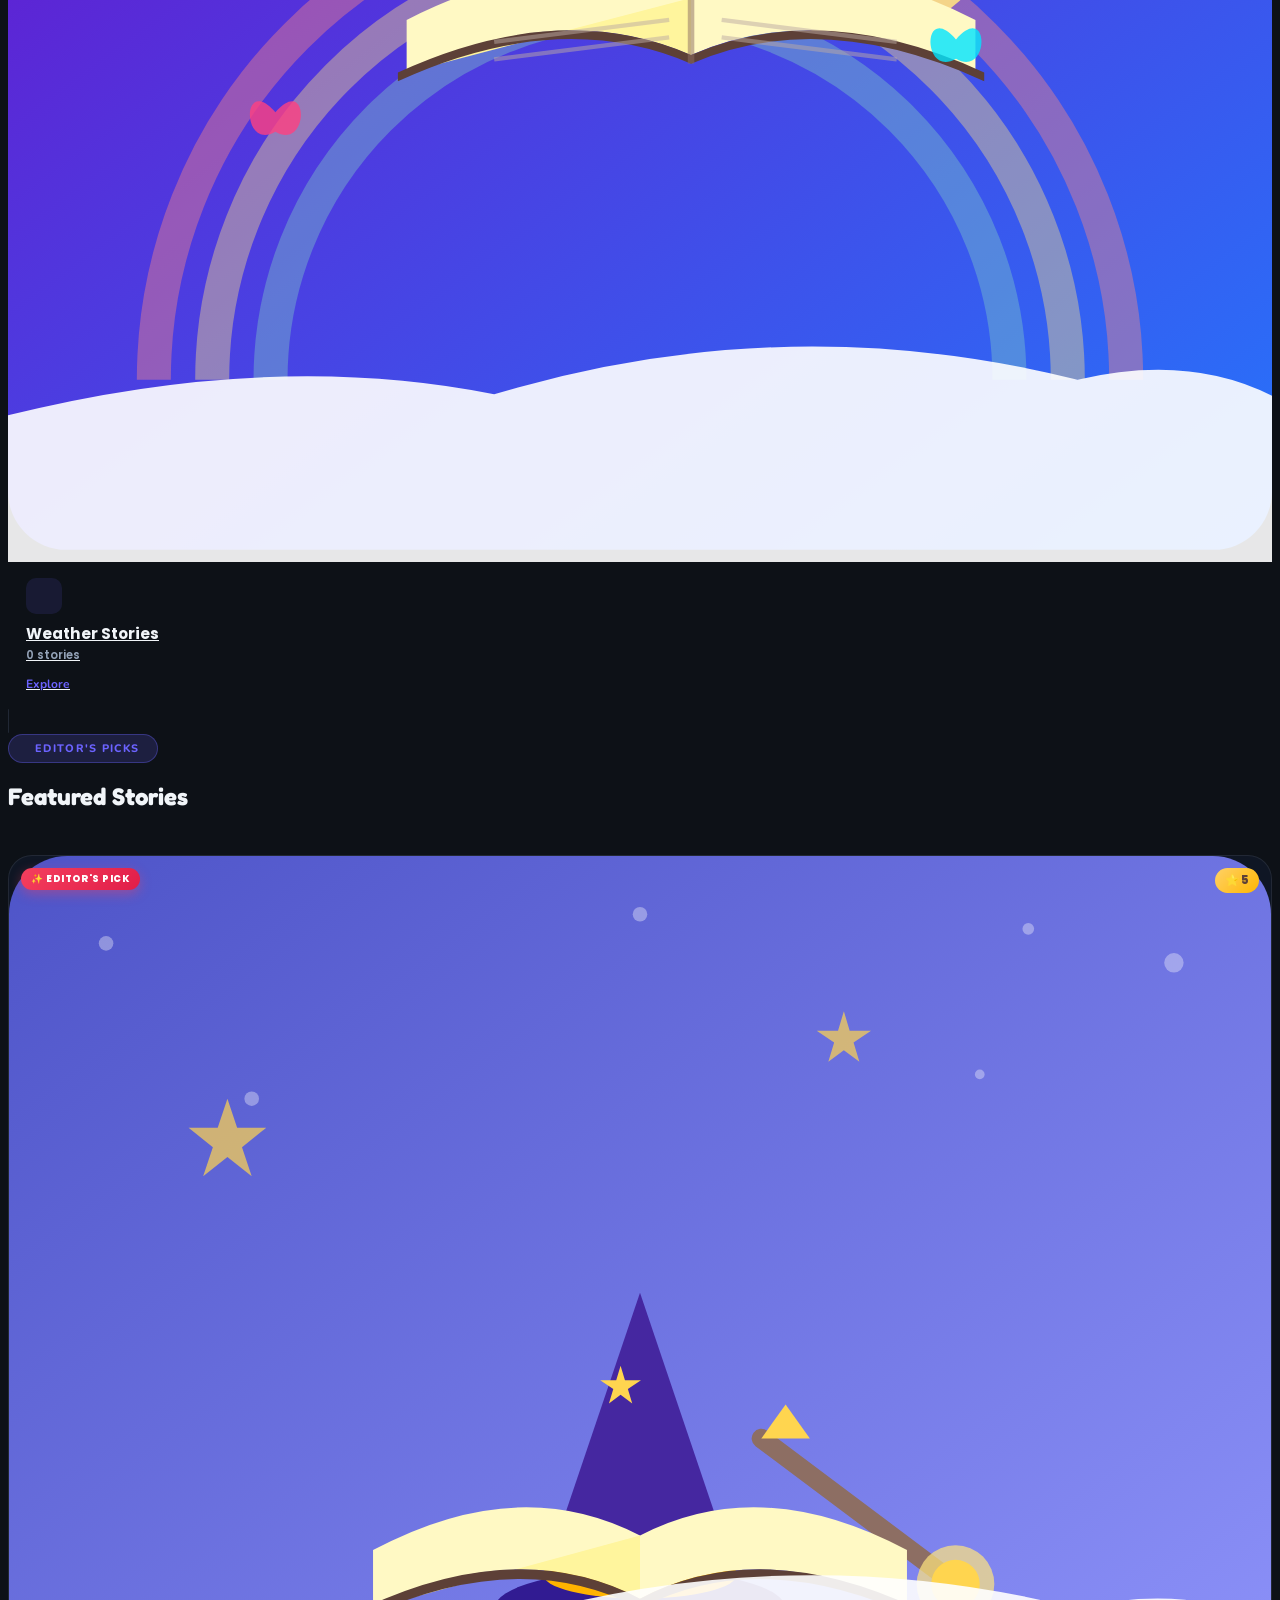
==== commit 49f932fd: "Update dark mode logic in index.html" ====
--- a/index.html
+++ b/index.html
@@ -15,7 +15,8 @@
     (function () {
       try {
         var t = localStorage.getItem('storyverse_dark_mode');
-        if (t === 'enabled') {
+        // Default to dark: only skip dark classes if user explicitly chose light
+        if (t !== 'disabled') {
           document.documentElement.classList.add('dark-mode', 'dark');
         }
       } catch (e) { }
@@ -912,6 +913,8 @@
       }
     }
   </script>
+
+  <!-- Chatbot -->
   <script src='https://www.noupe.com/embed/019f0cb546ff78939100baf79744f13c9789.js'></script>
 </body>
 
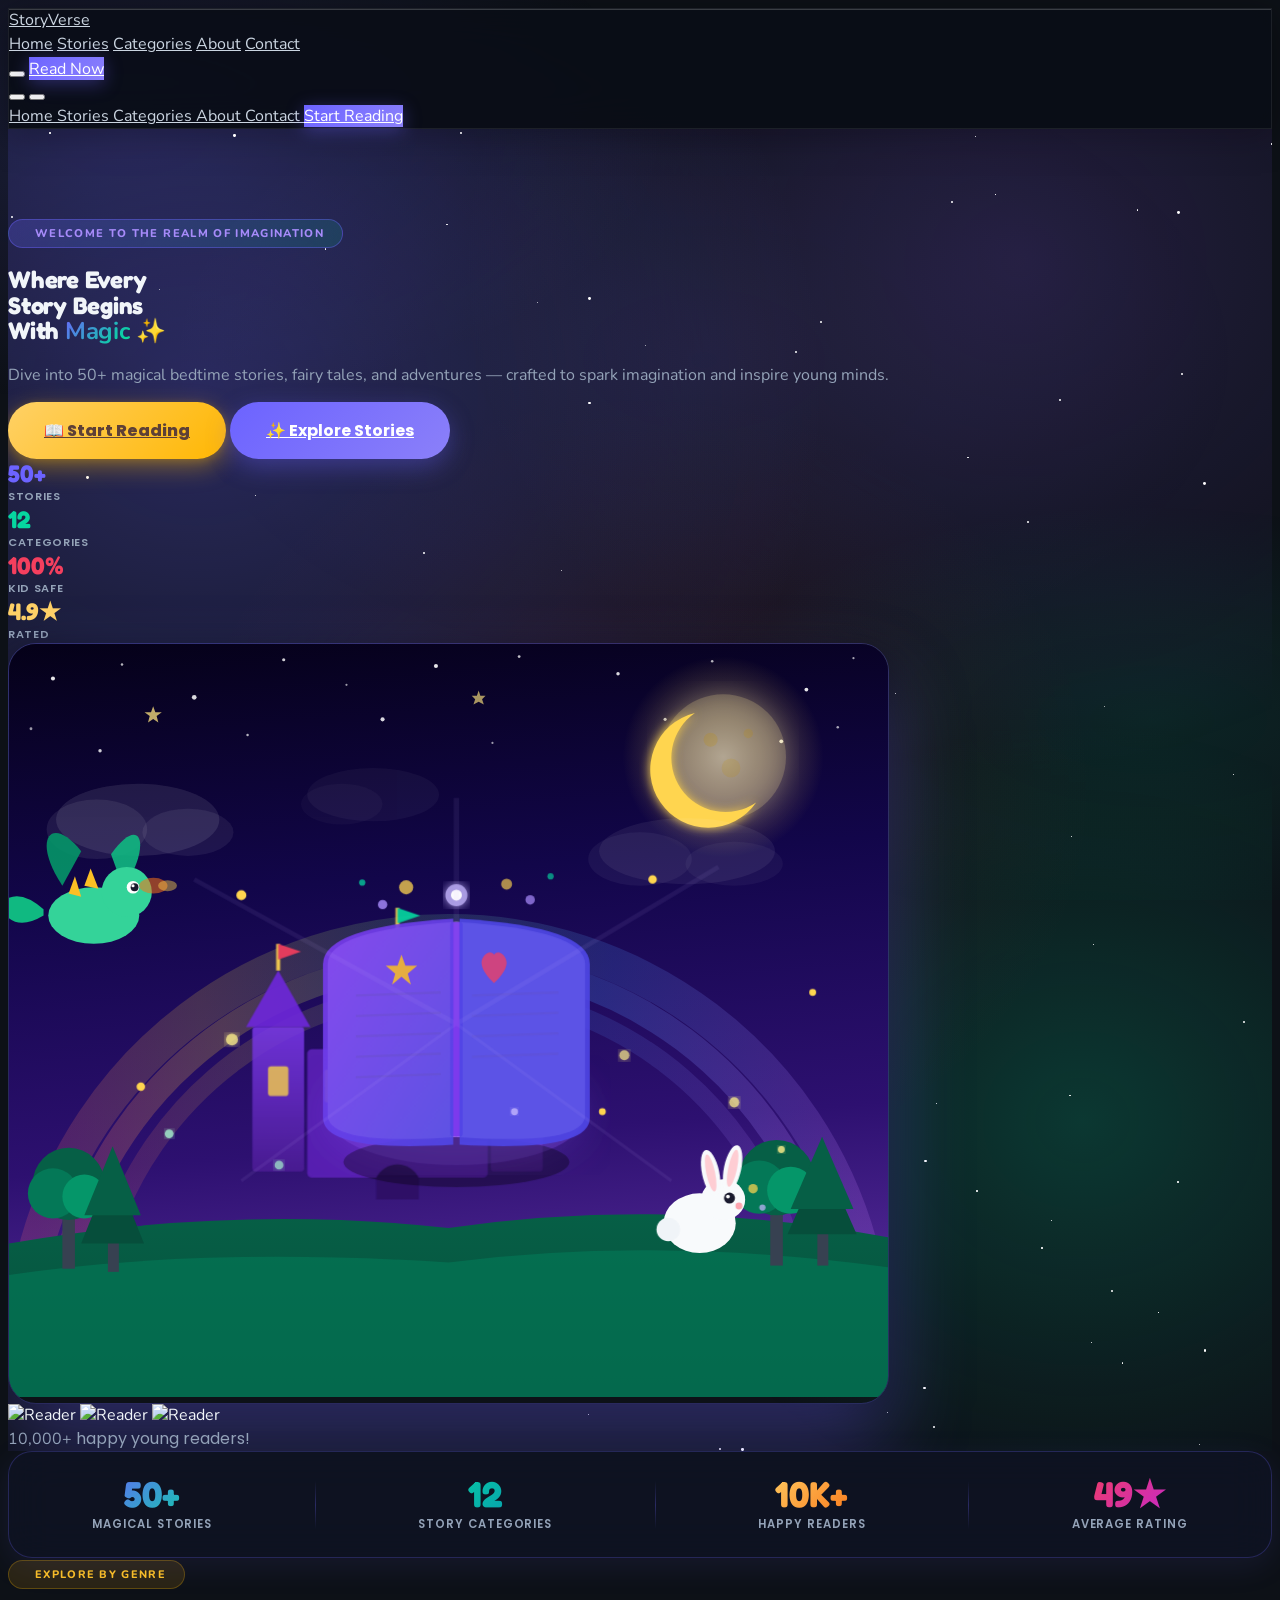
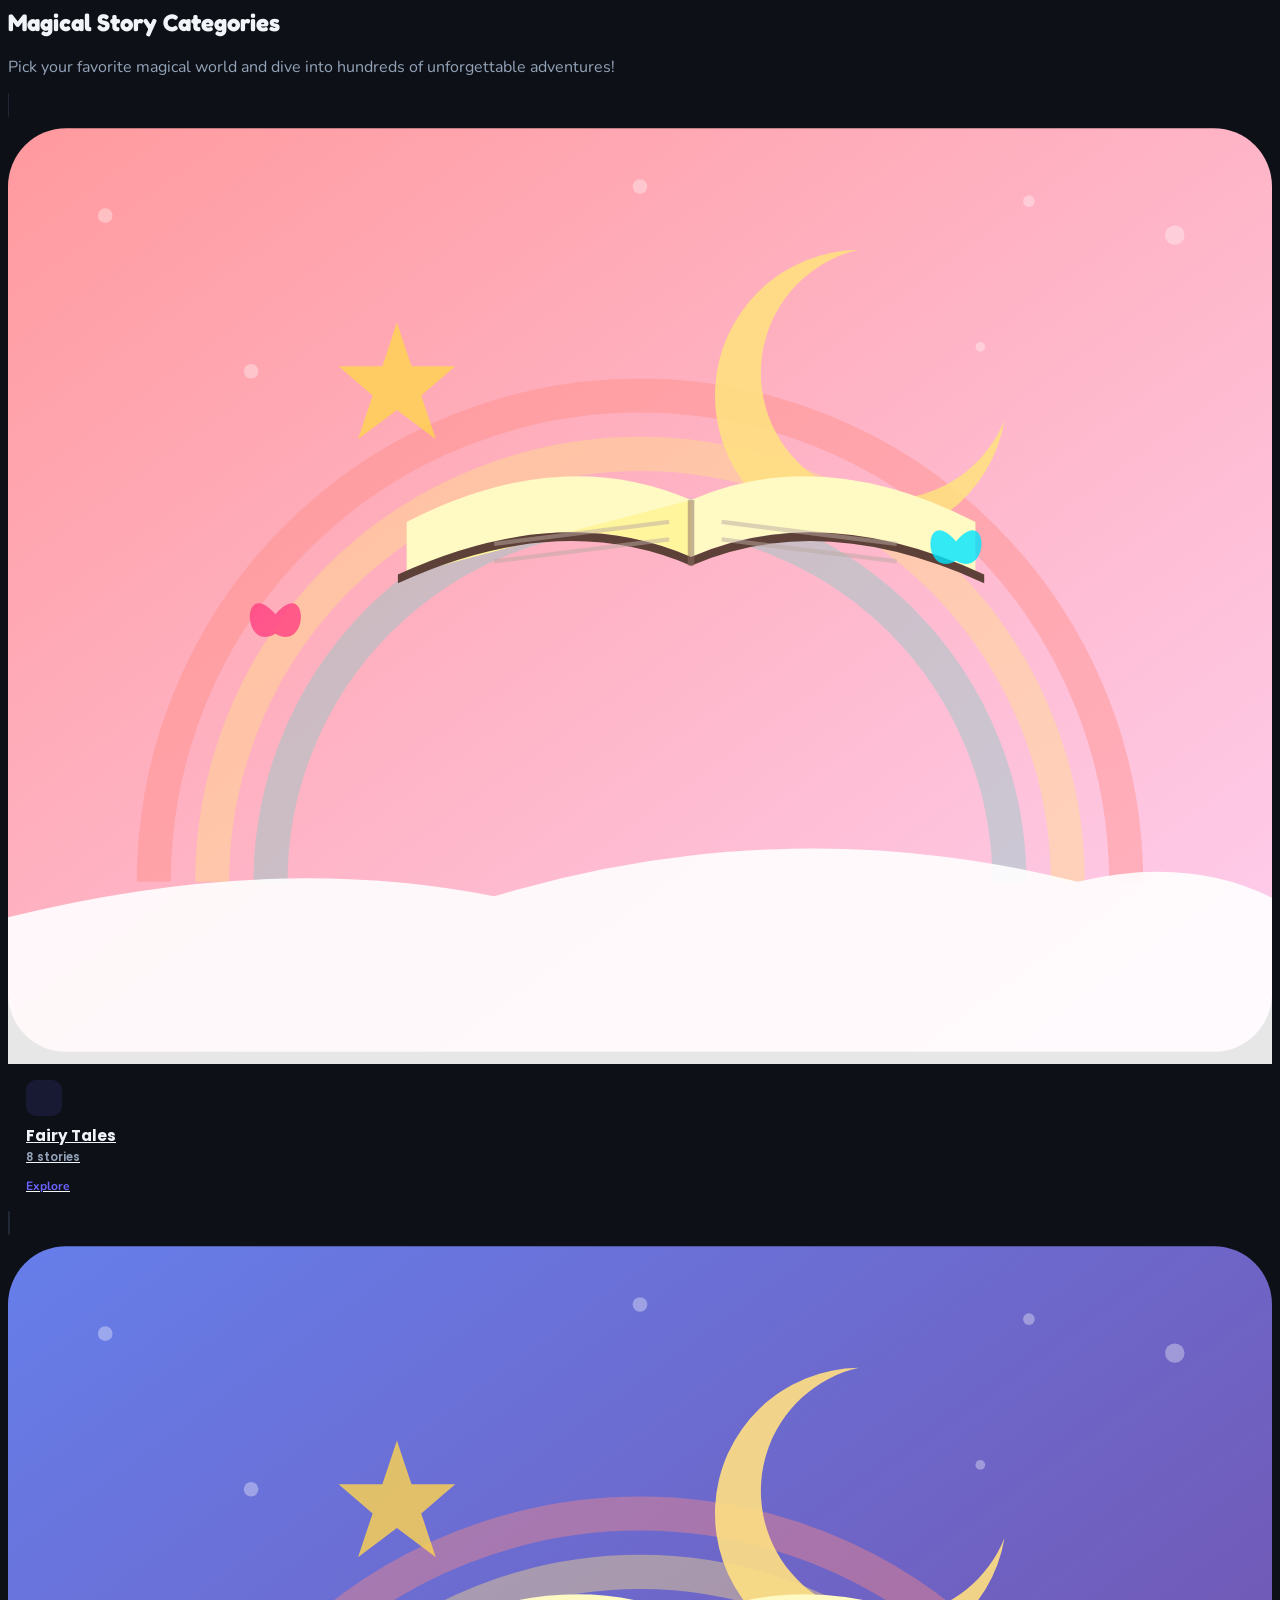
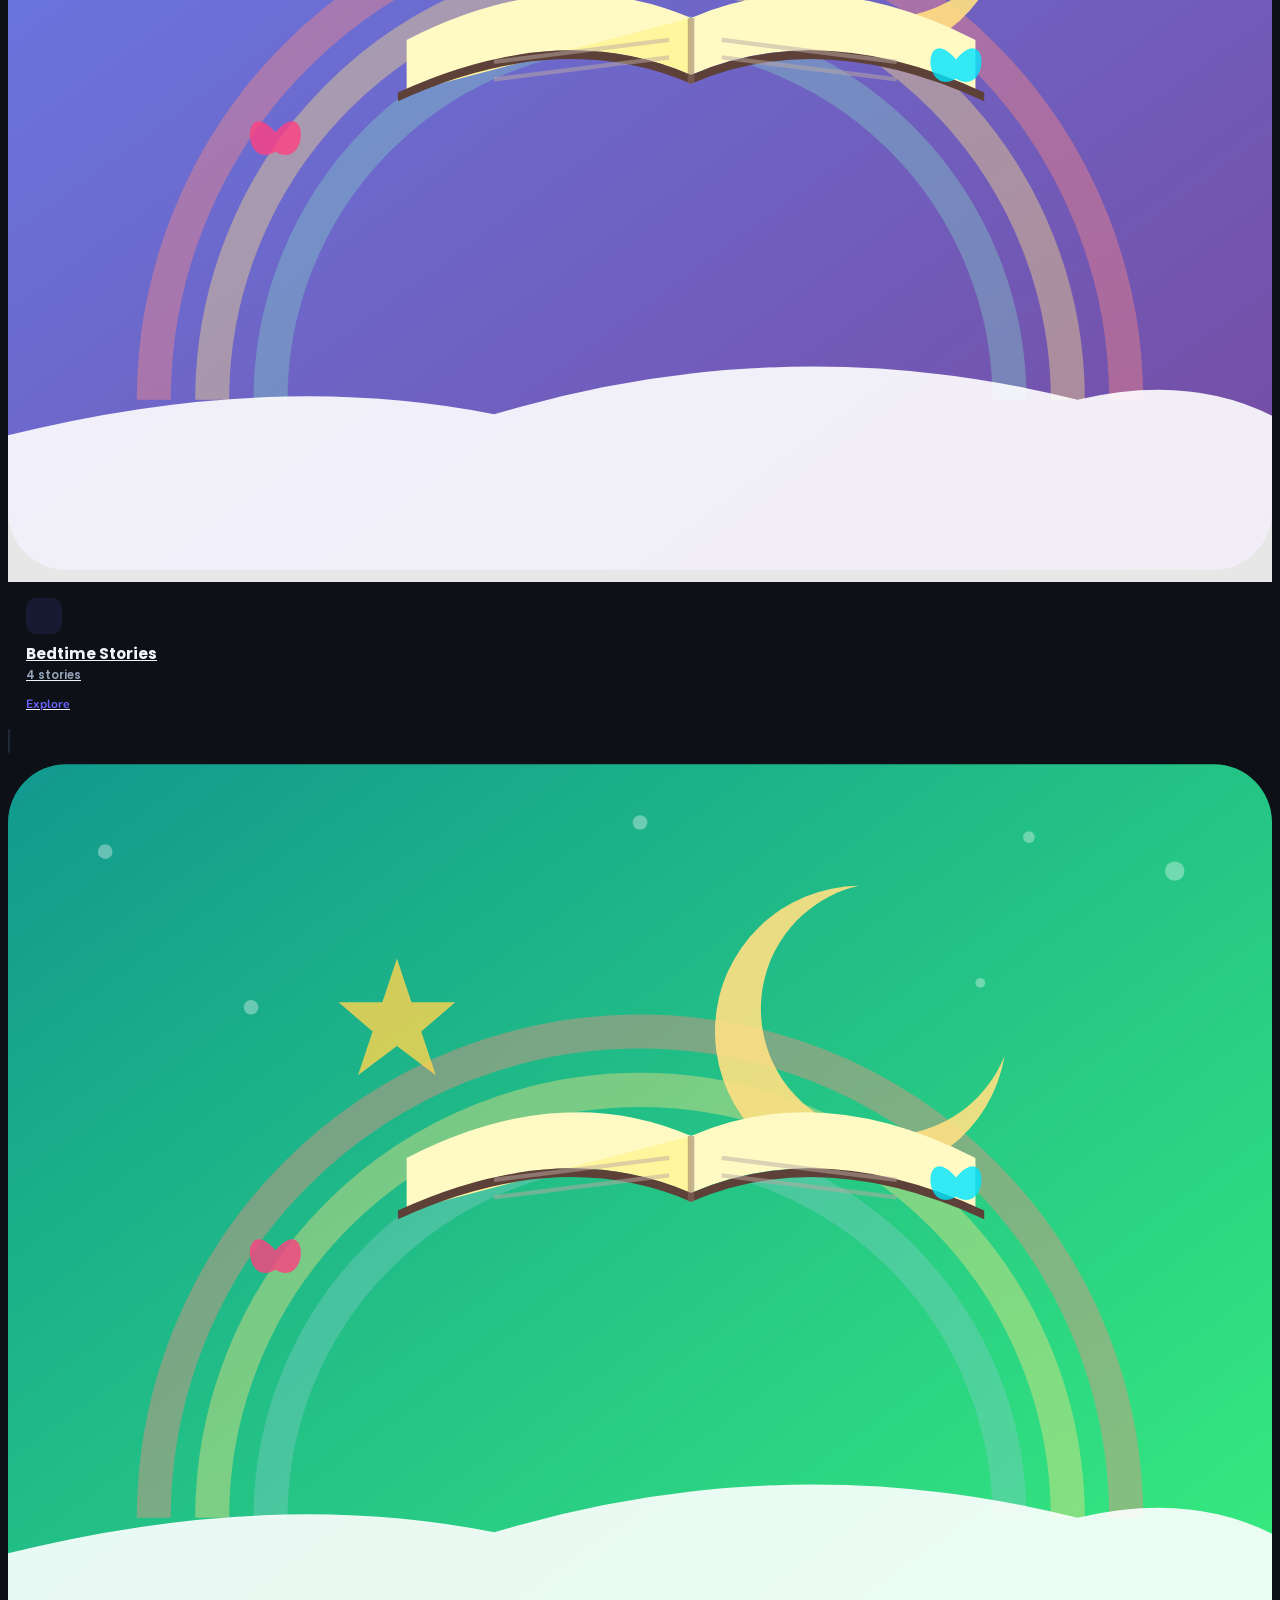
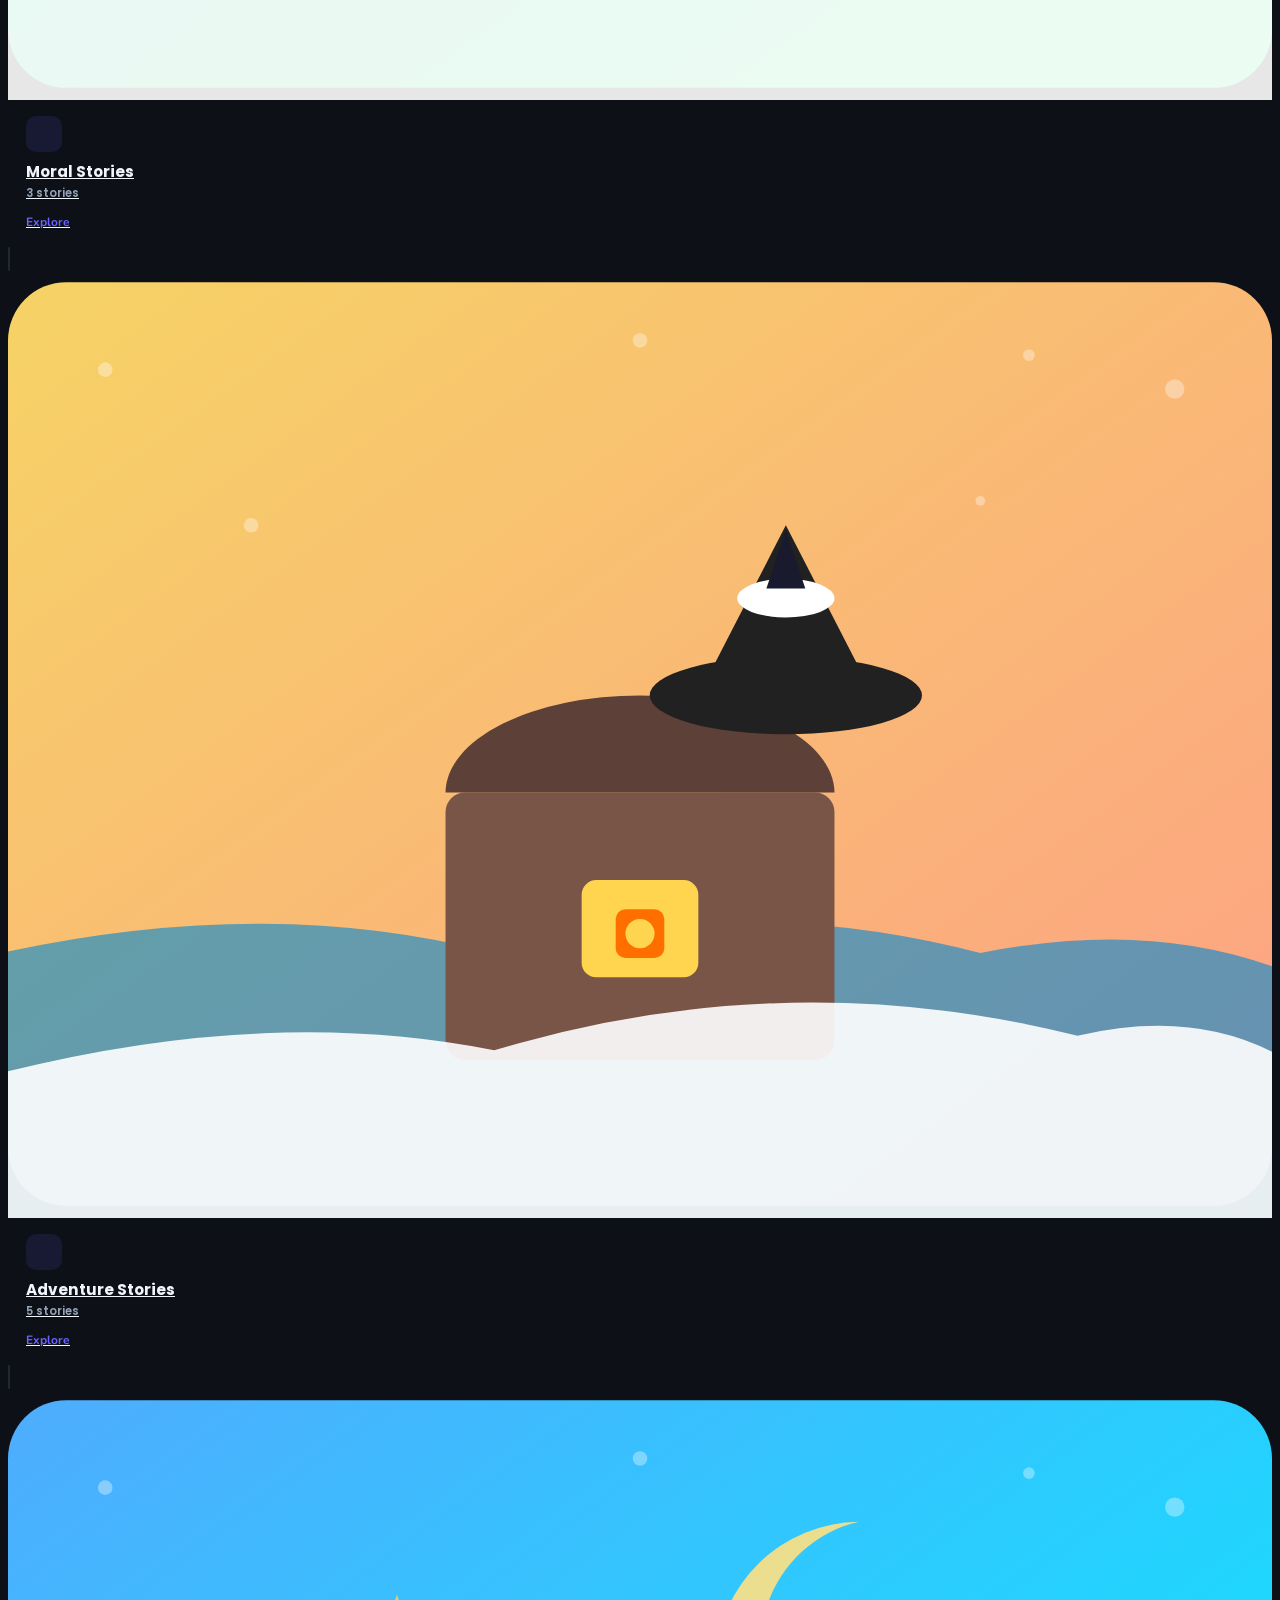
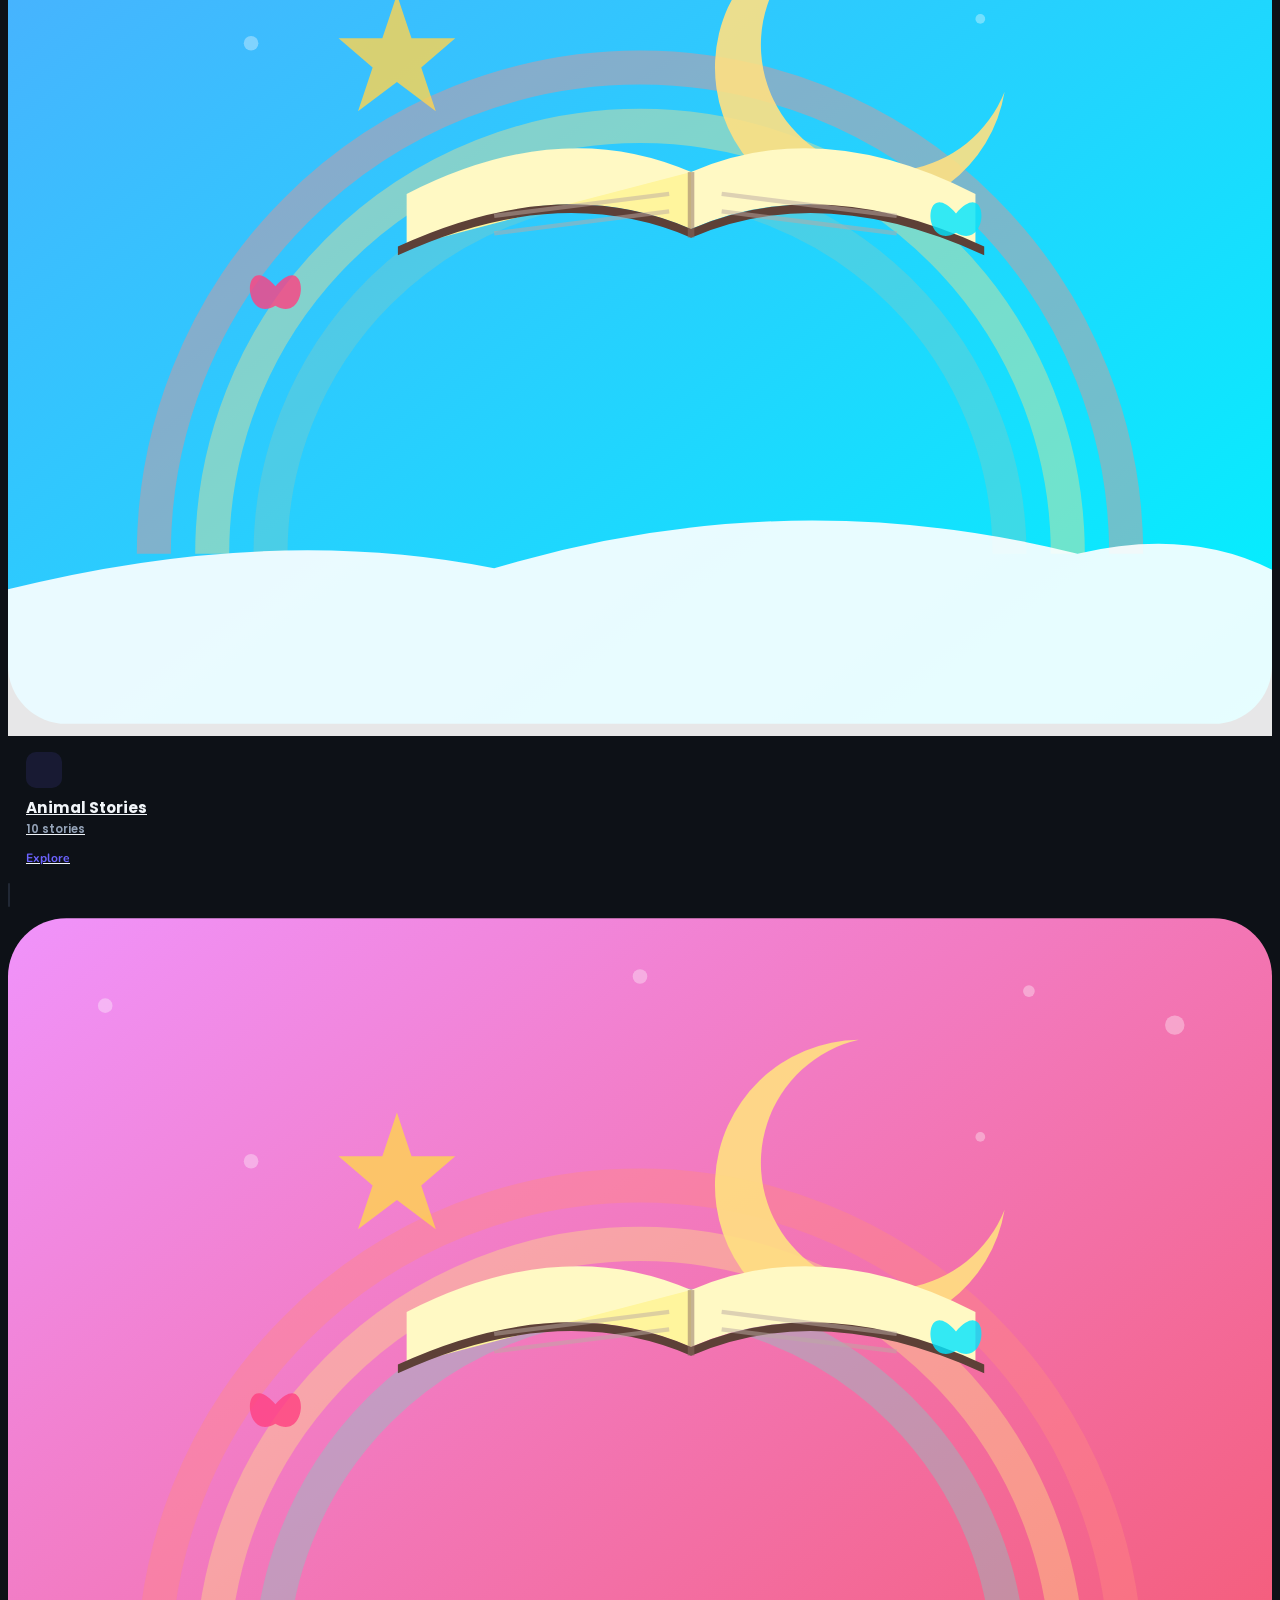
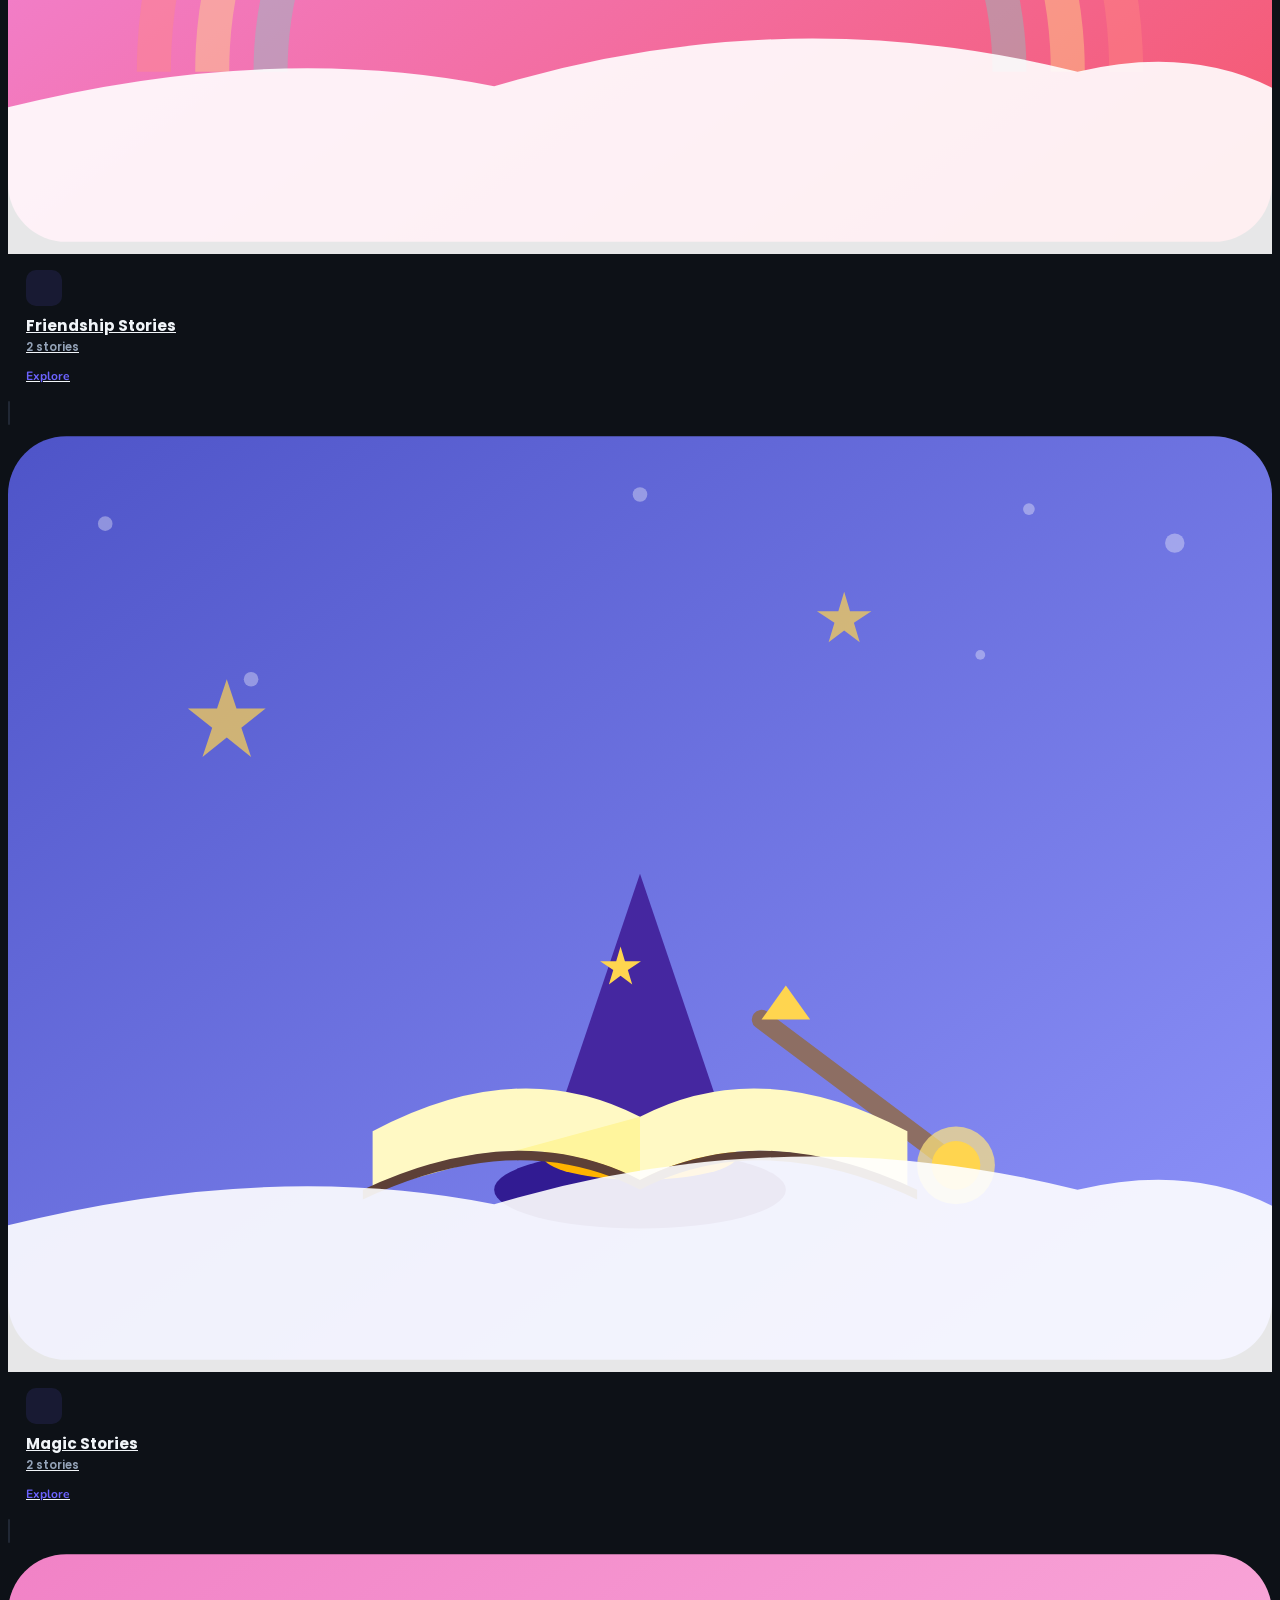
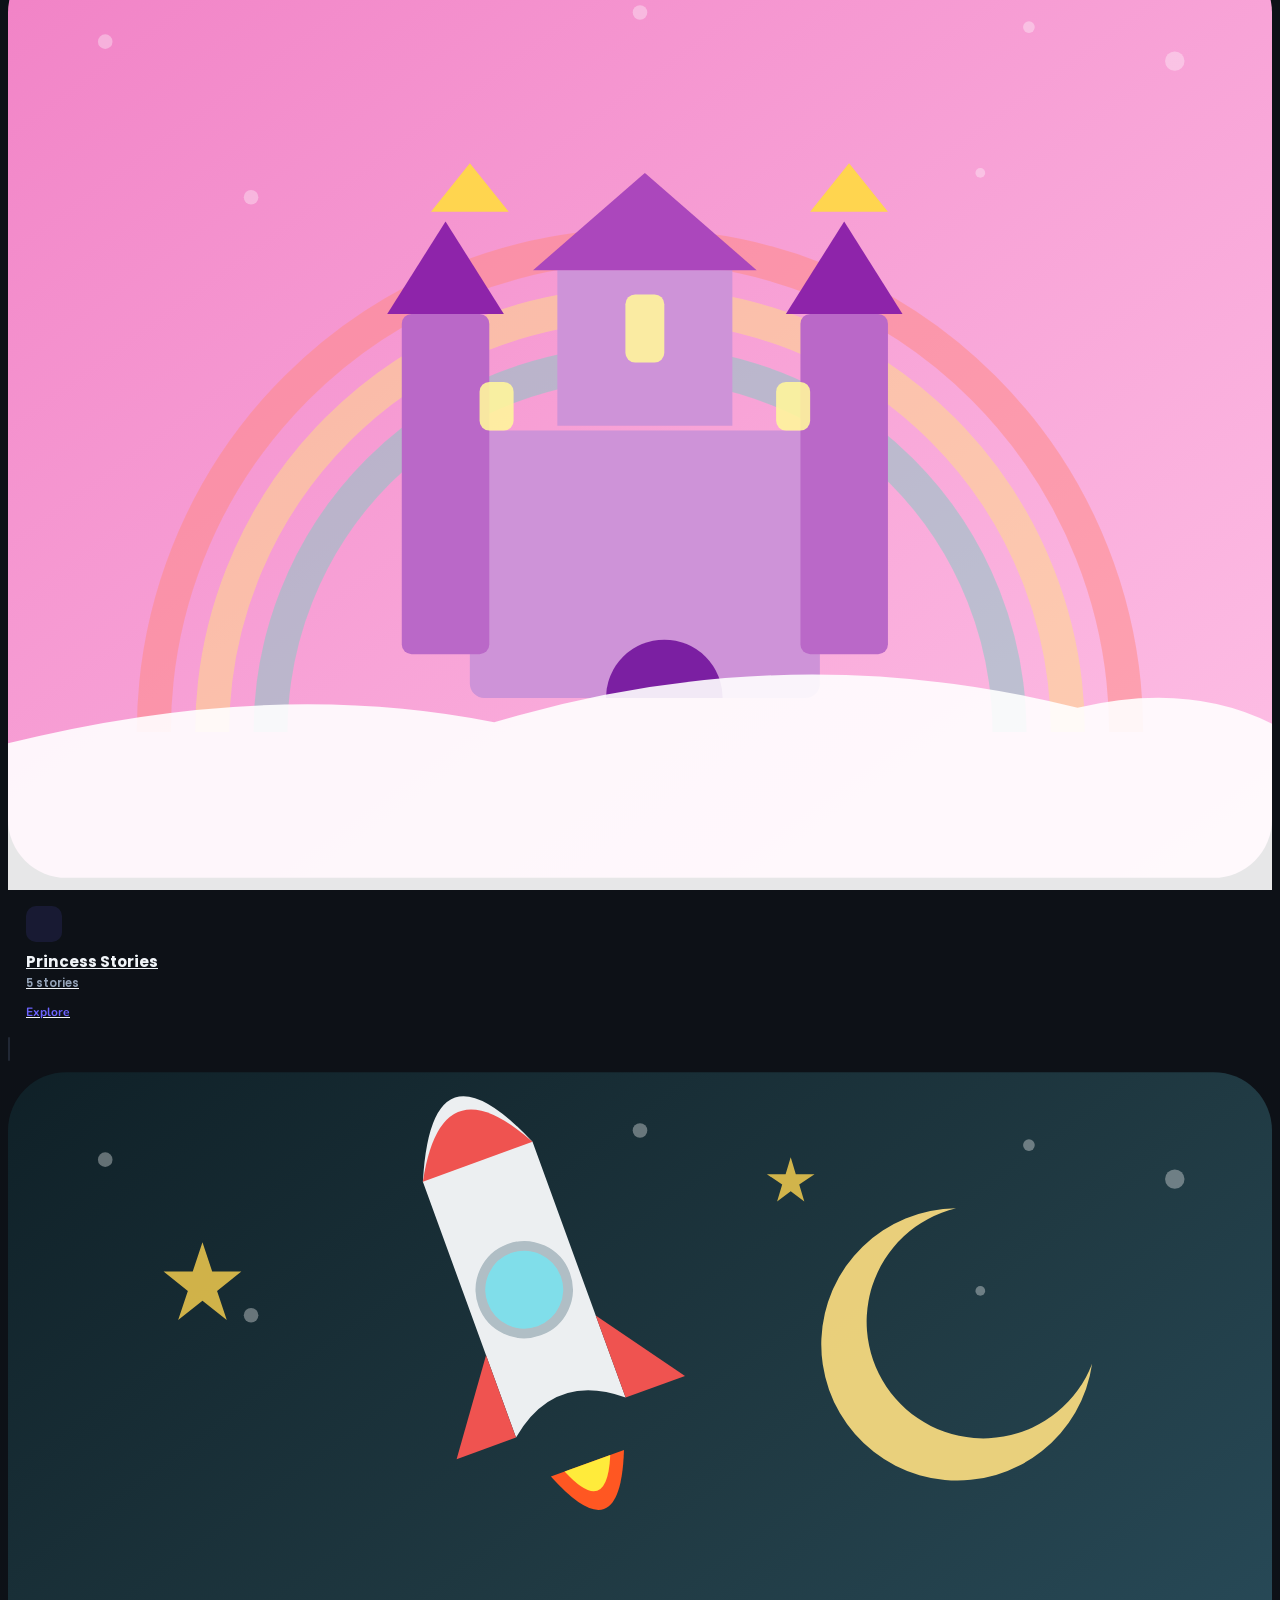
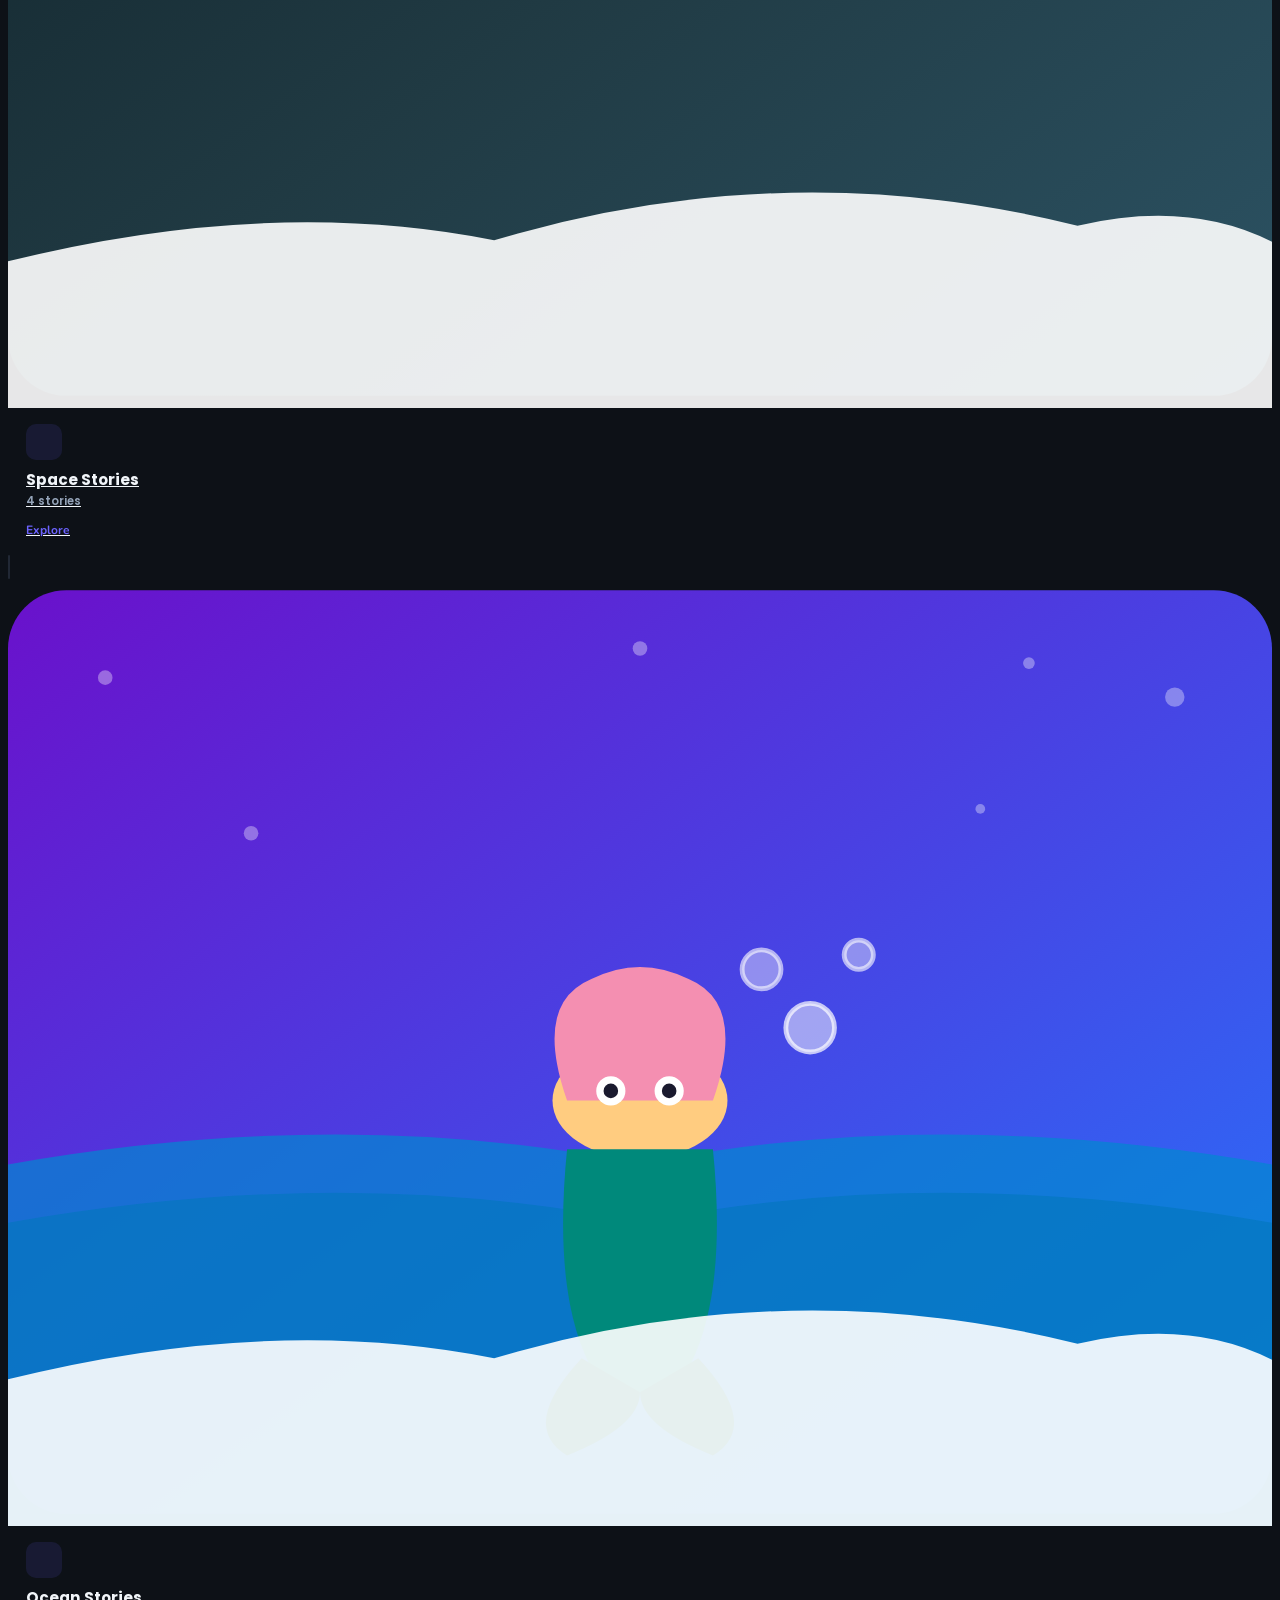
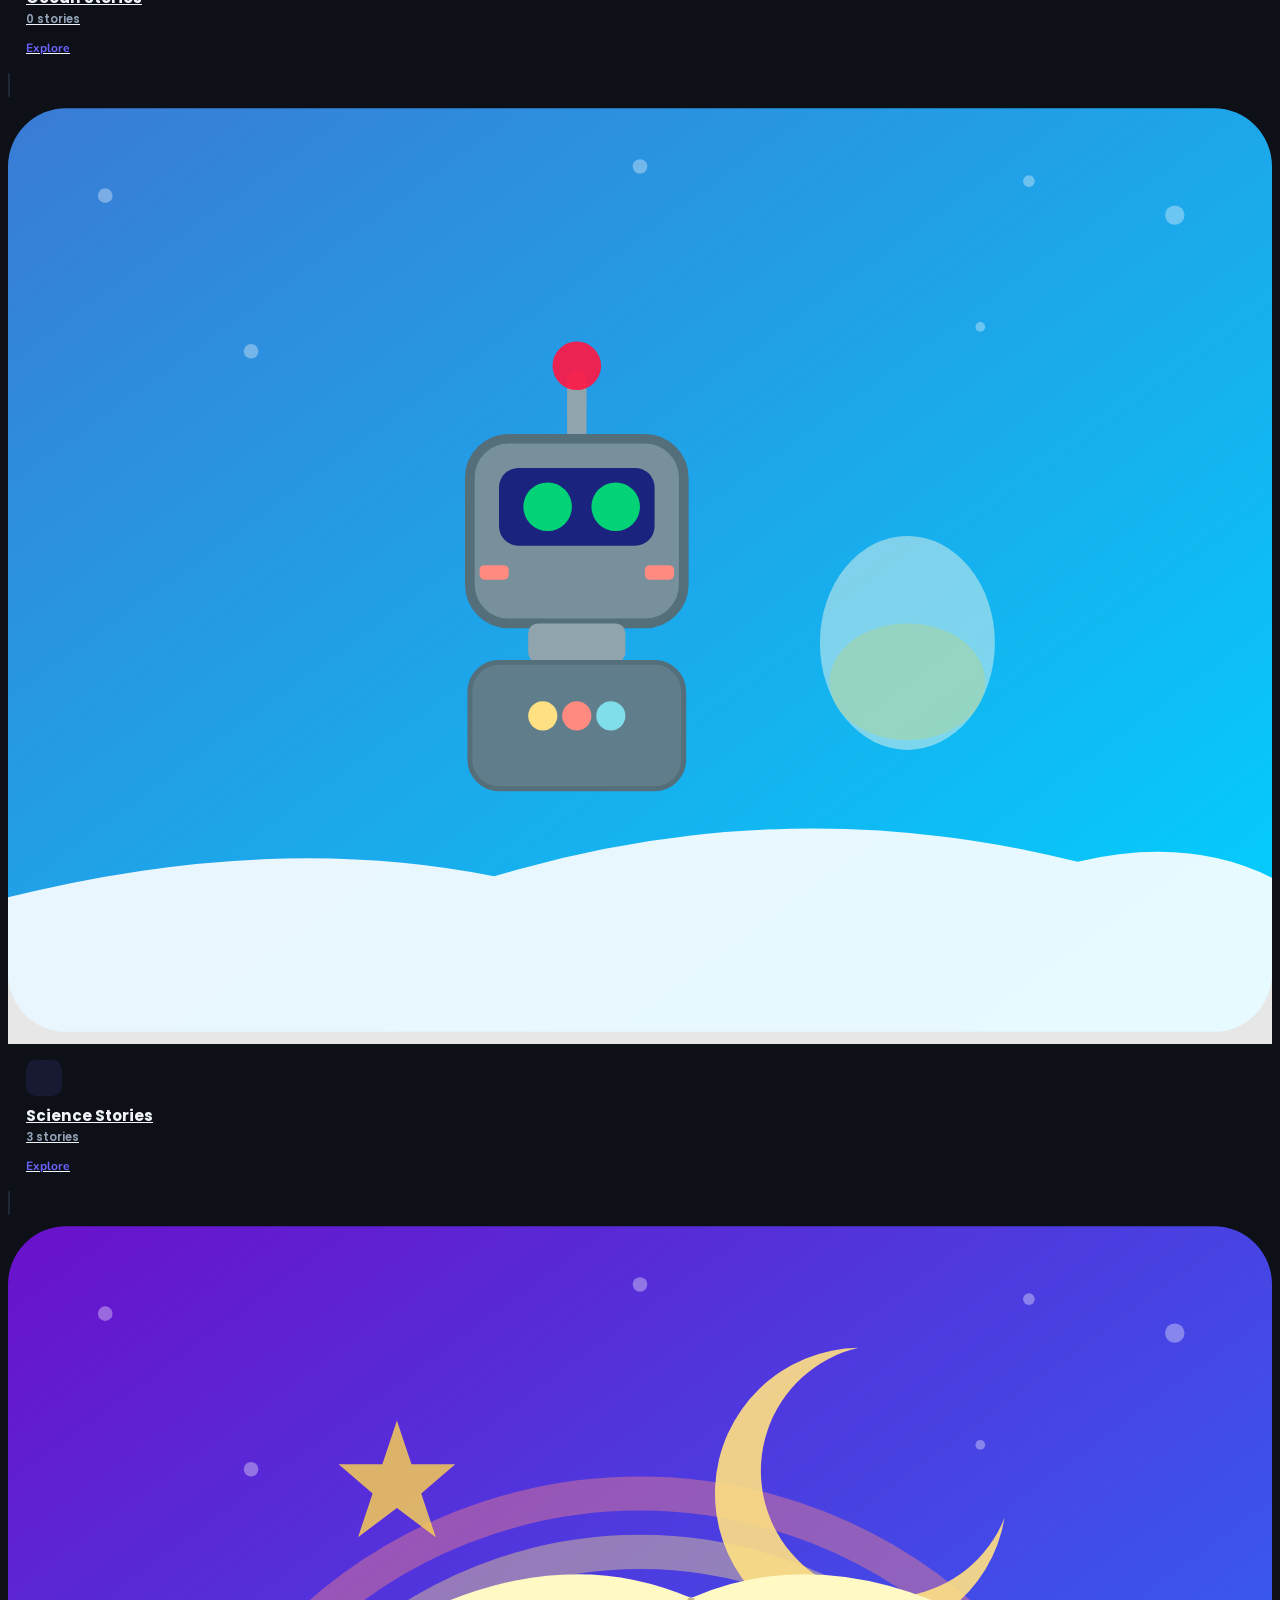
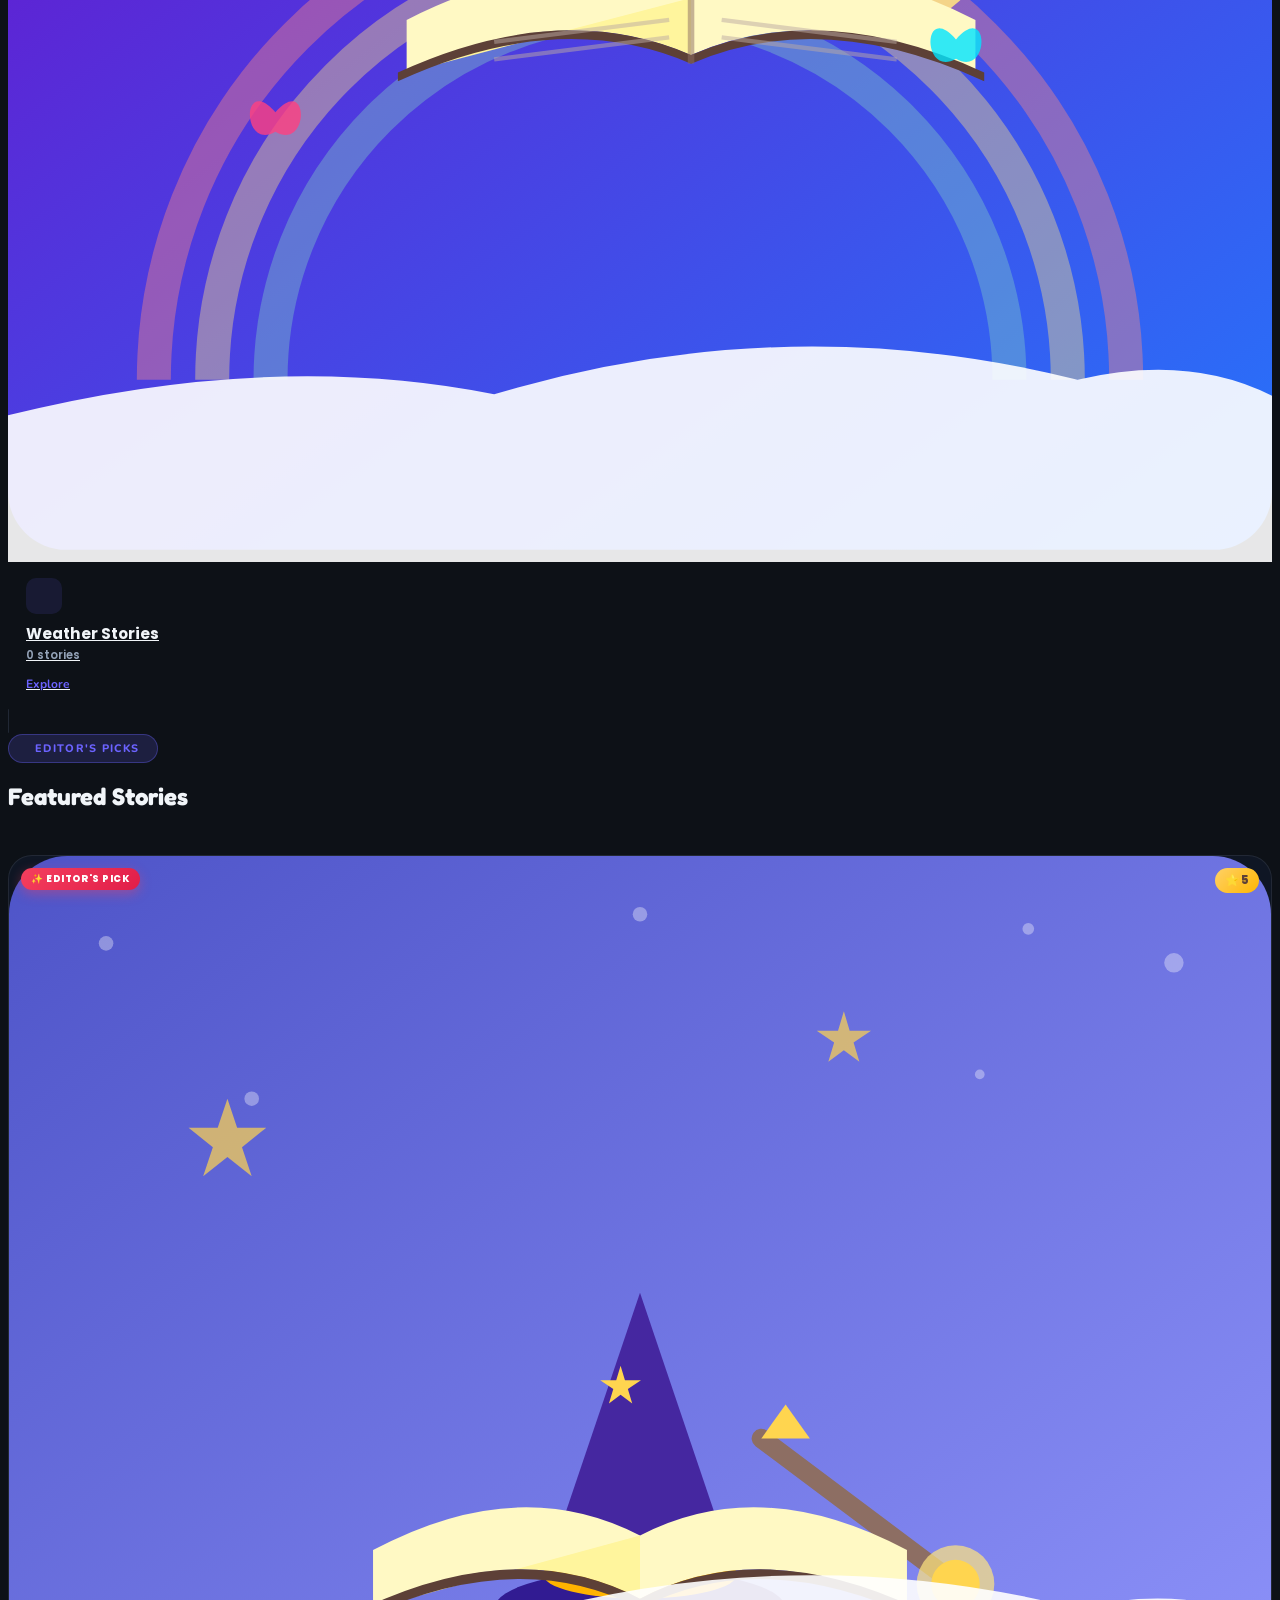
==== commit 0116d2eb: "Adjust hero section padding and width properties" ====
--- a/index.html
+++ b/index.html
@@ -137,7 +137,7 @@
   </nav>
 
   <!-- ===== HERO SECTION ===== -->
-  <section class="hero-section px-6 md:px-12">
+  <section class="hero-section px-4 sm:px-6 md:px-12 overflow-hidden">
     <!-- Aurora background -->
     <div class="hero-aurora"></div>
 
@@ -209,7 +209,7 @@
       </div>
 
       <!-- RIGHT: Immersive SVG Illustration -->
-      <div class="hero-illustration-wrap flex-1 w-full max-w-lg lg:max-w-xl">
+      <div class="hero-illustration-wrap flex-1 w-full max-w-full lg:max-w-xl min-w-0">
         <div class="hero-svg-frame">
           <svg class="hero-svg w-full" viewBox="0 0 560 480" xmlns="http://www.w3.org/2000/svg">
             <defs>
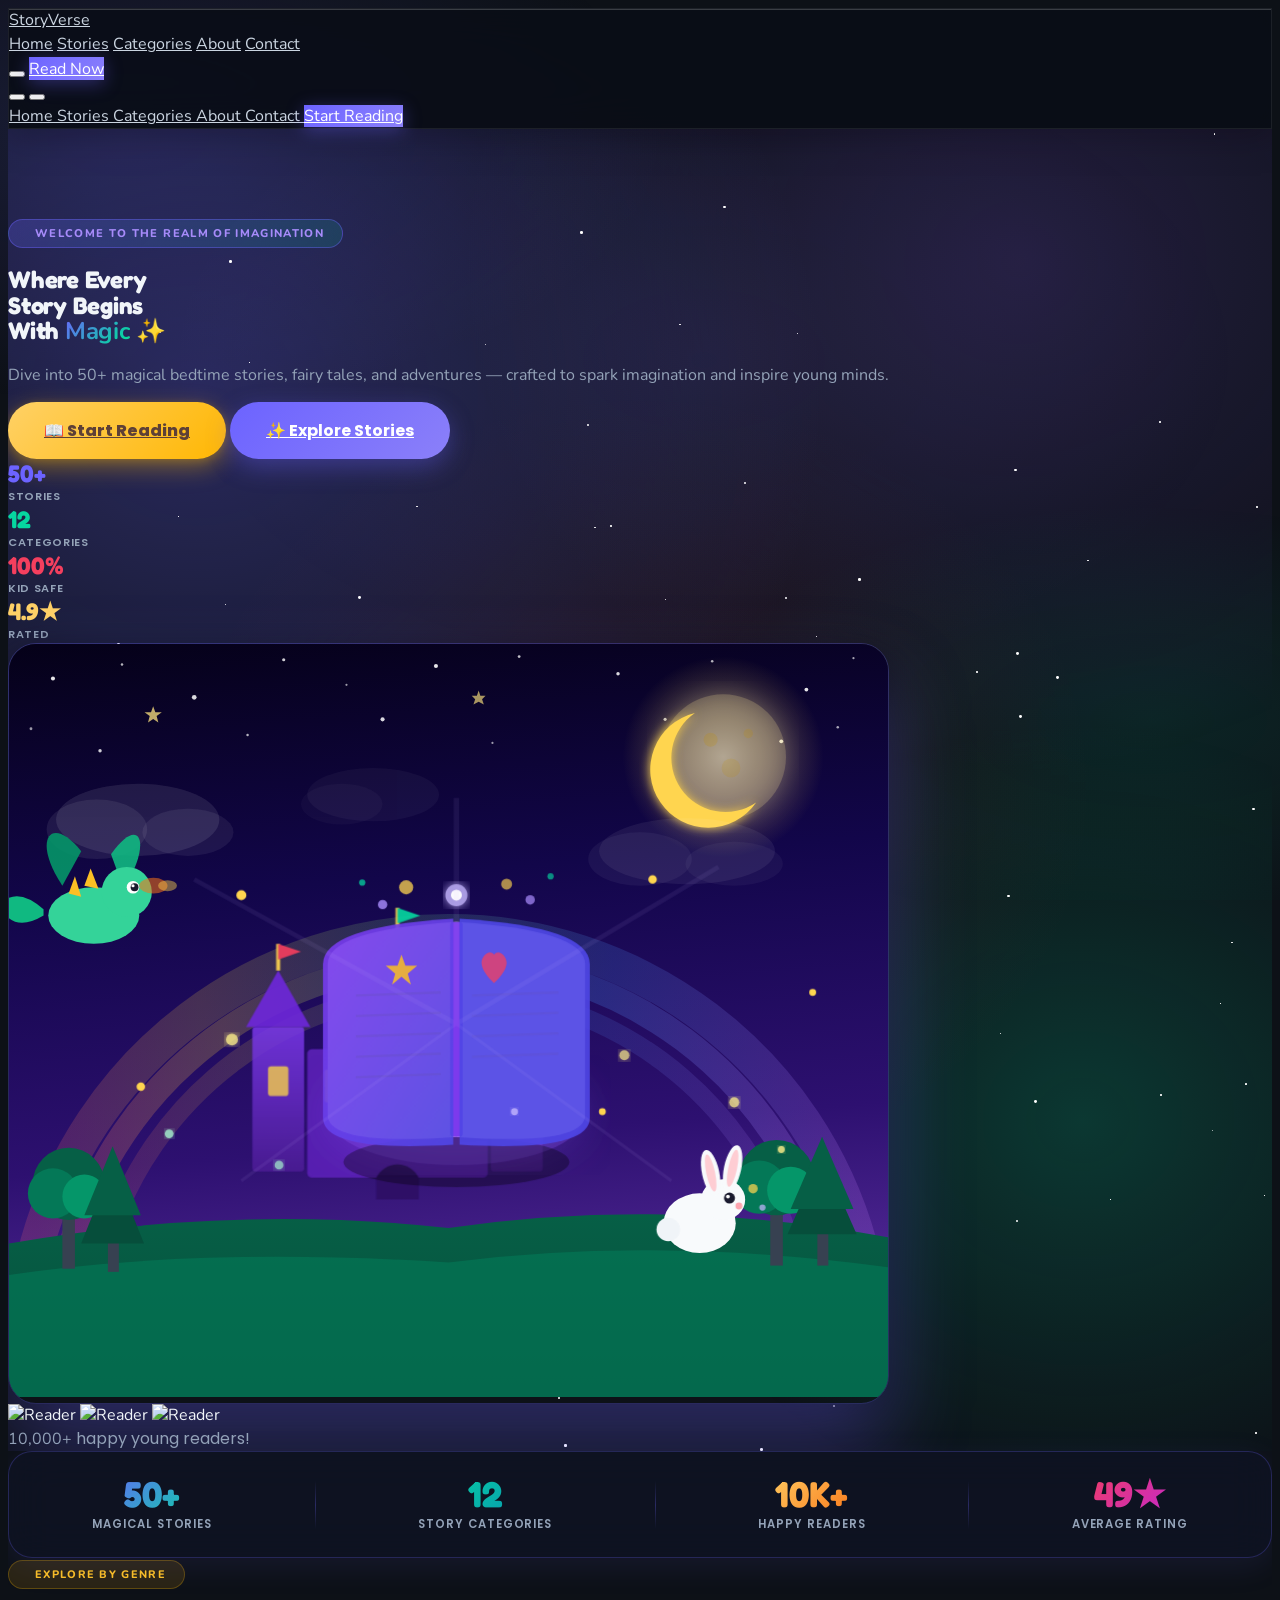
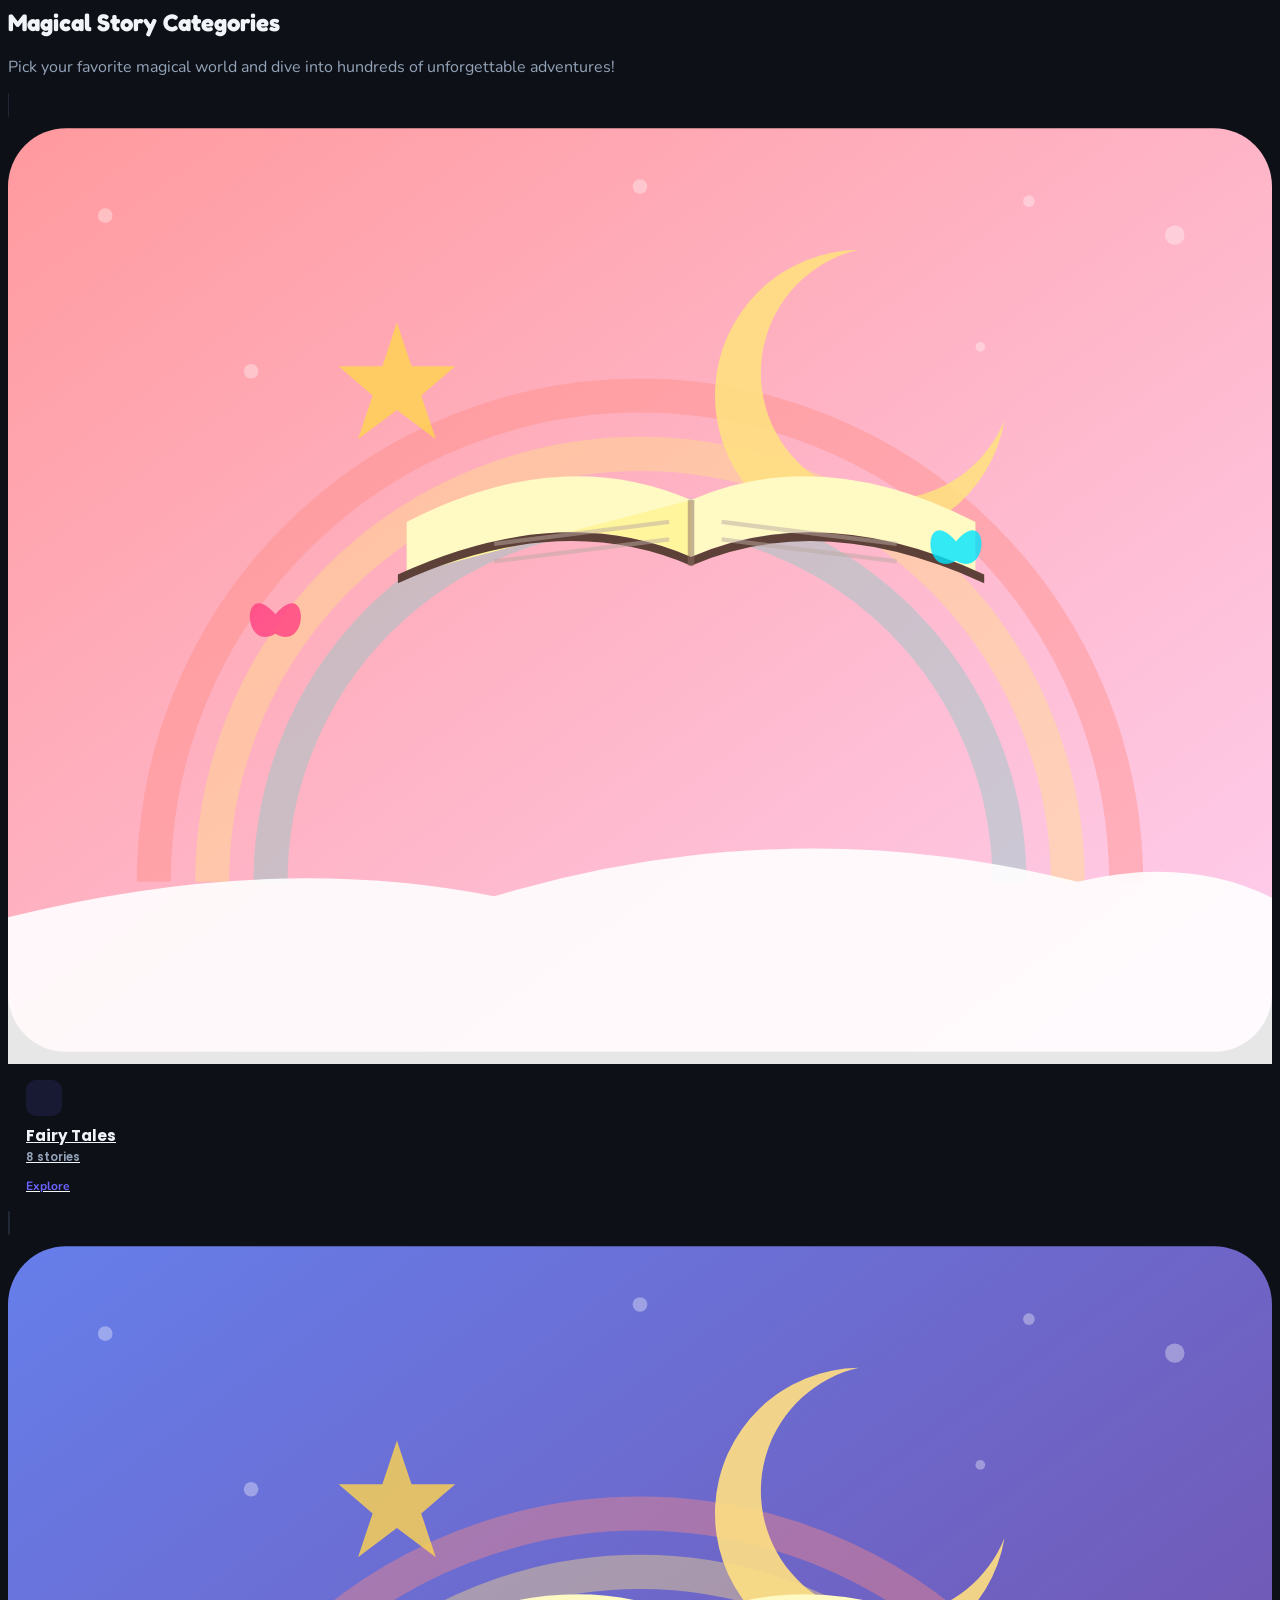
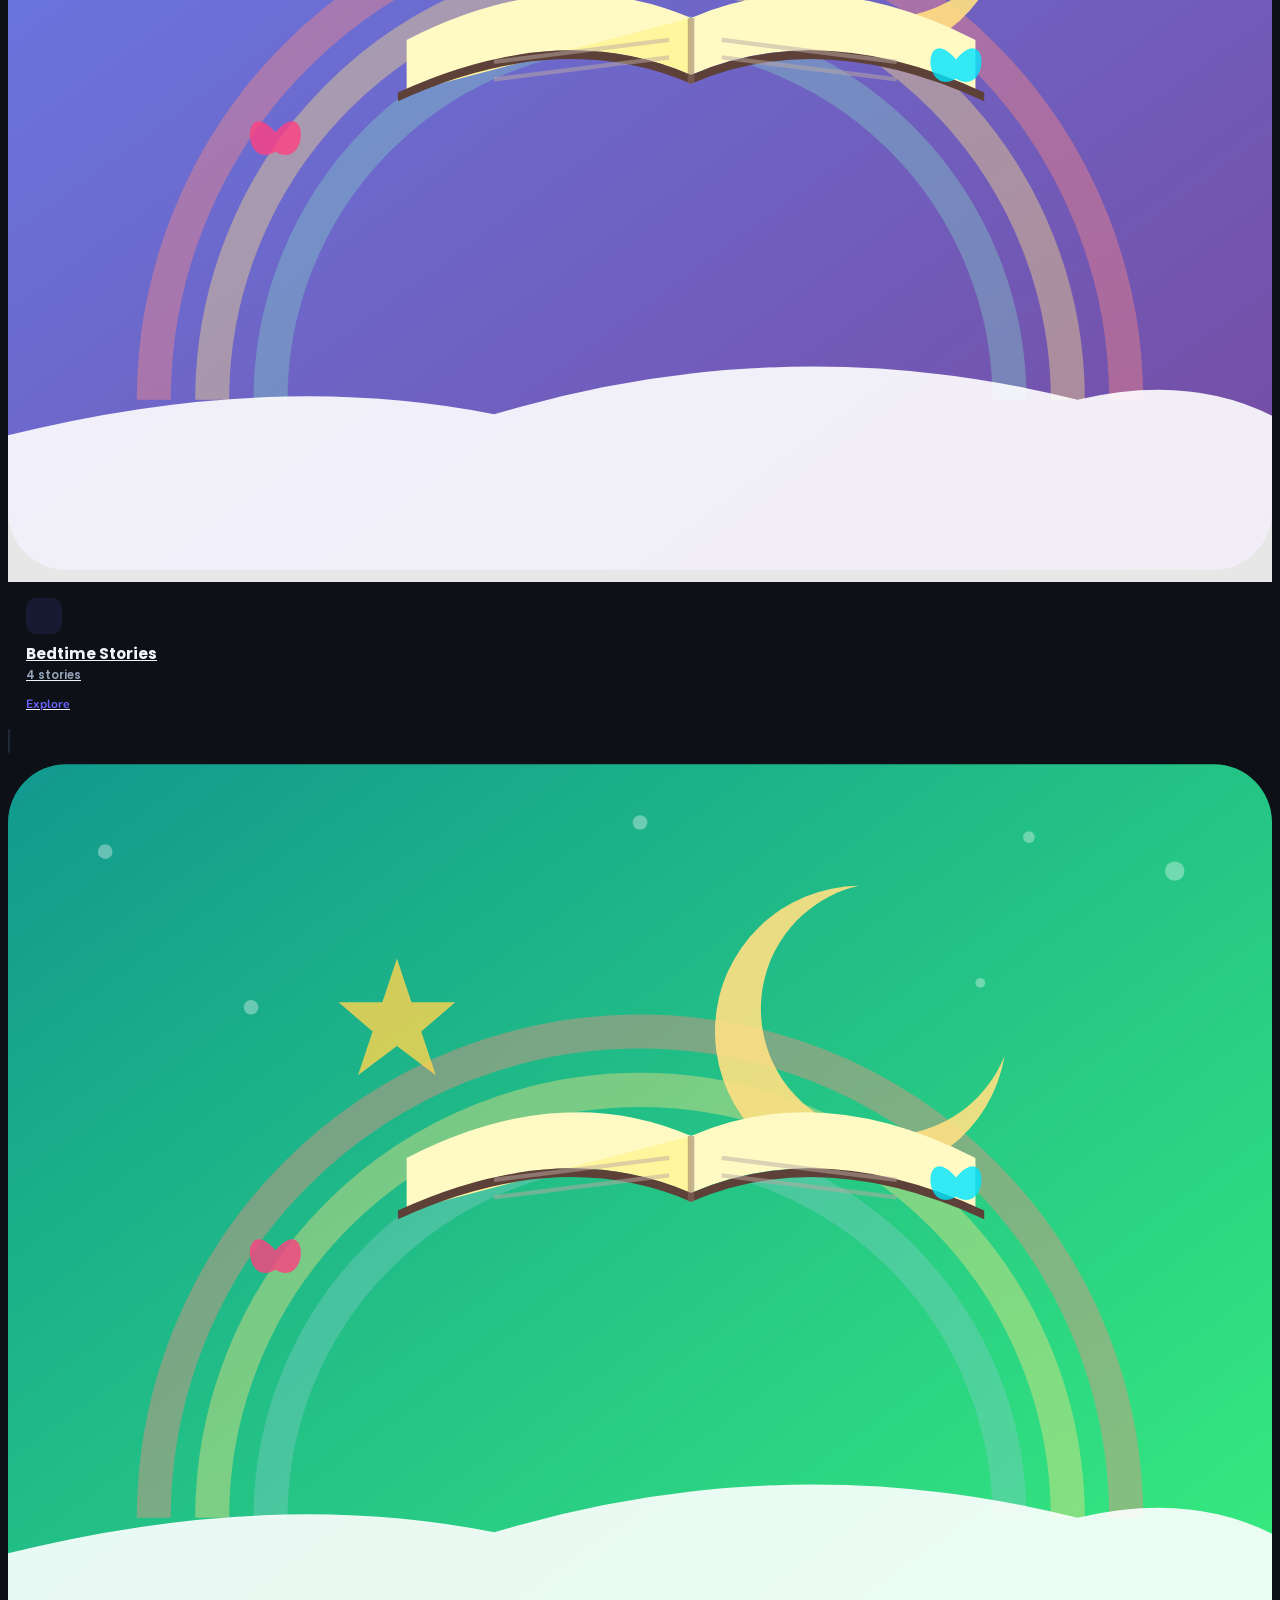
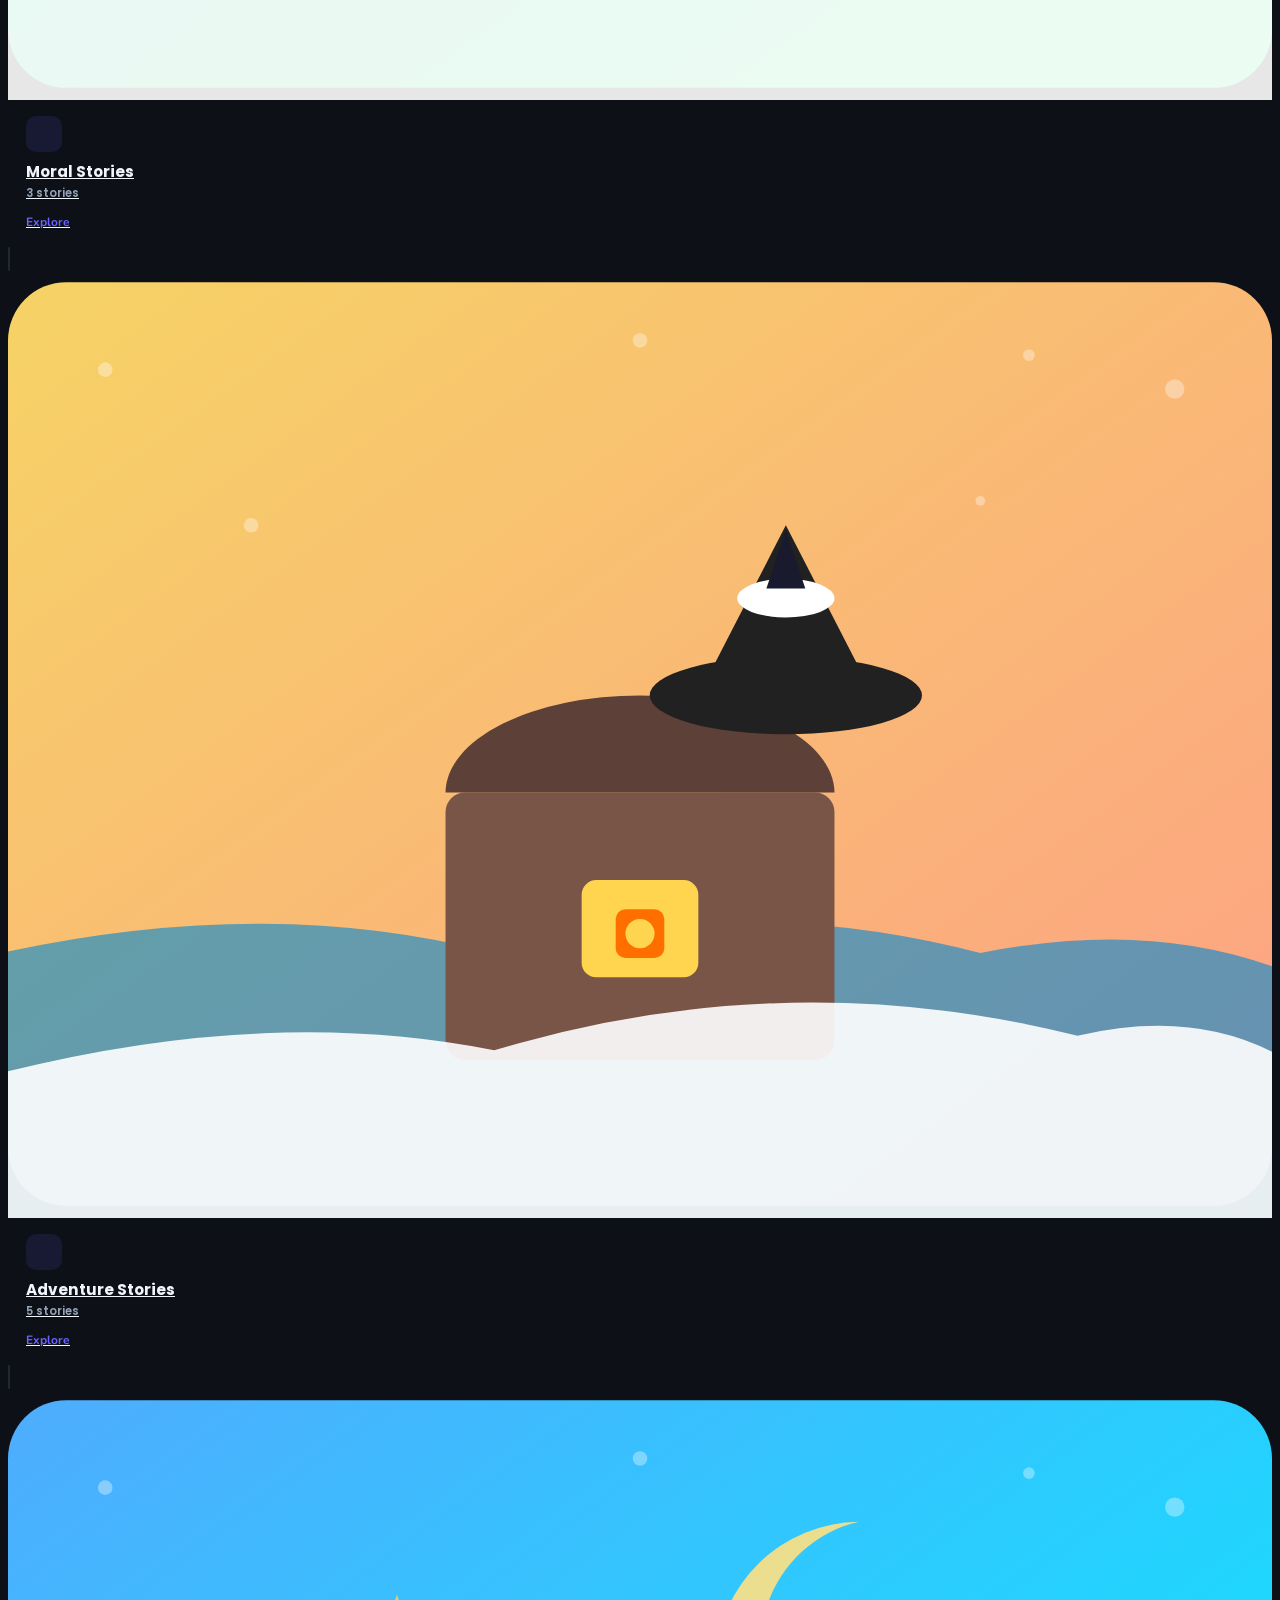
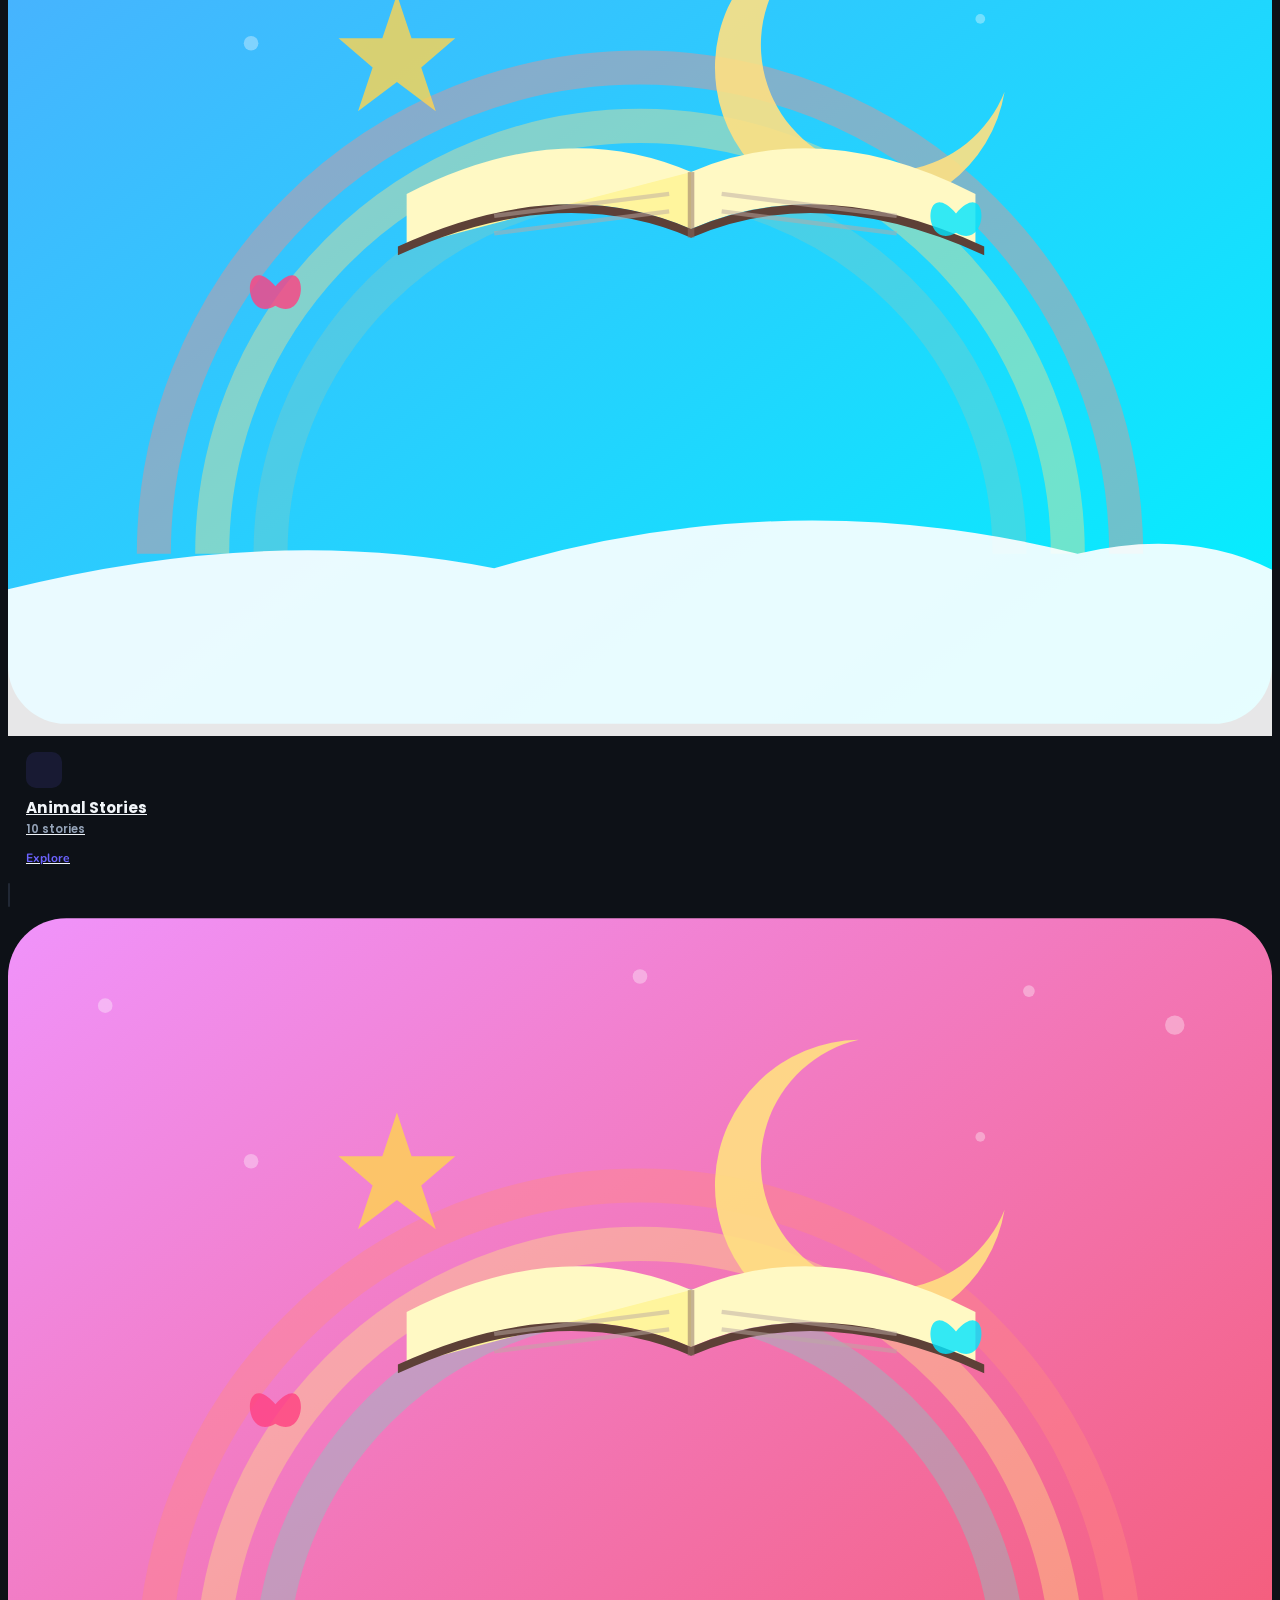
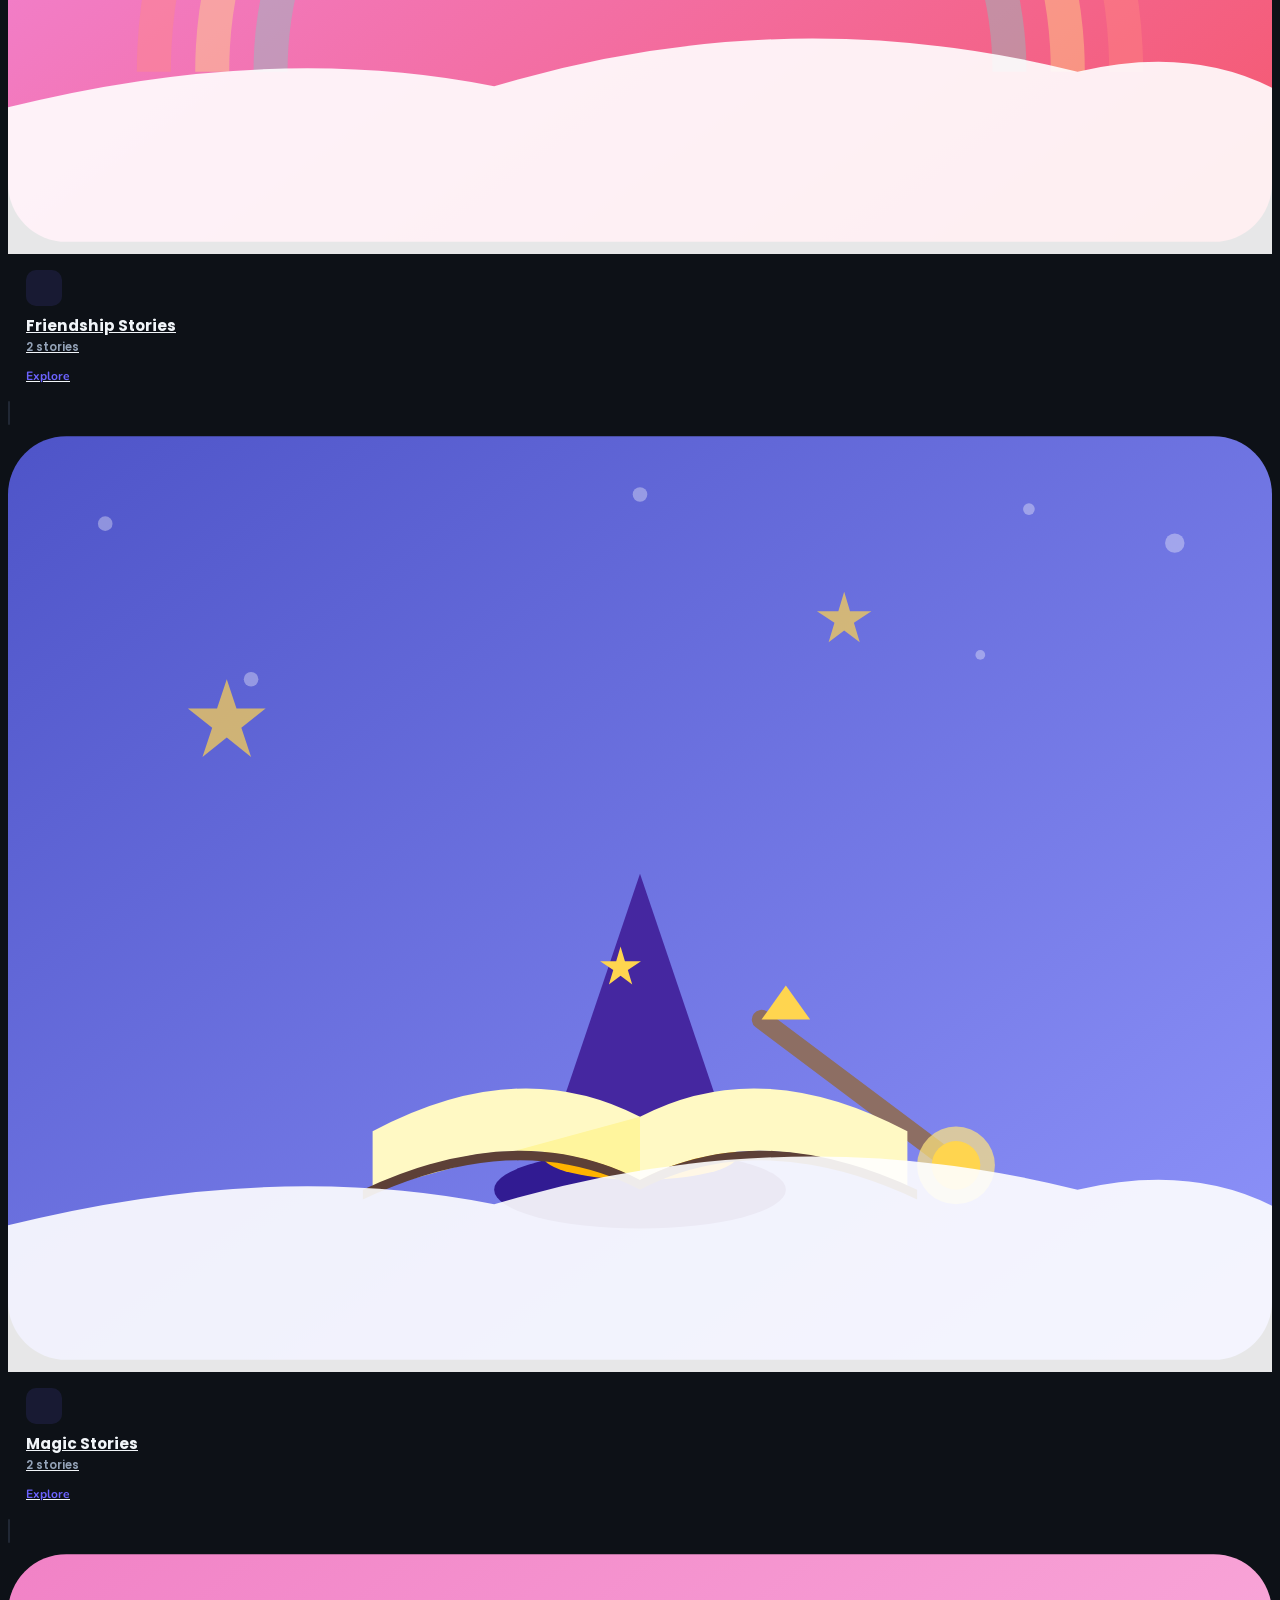
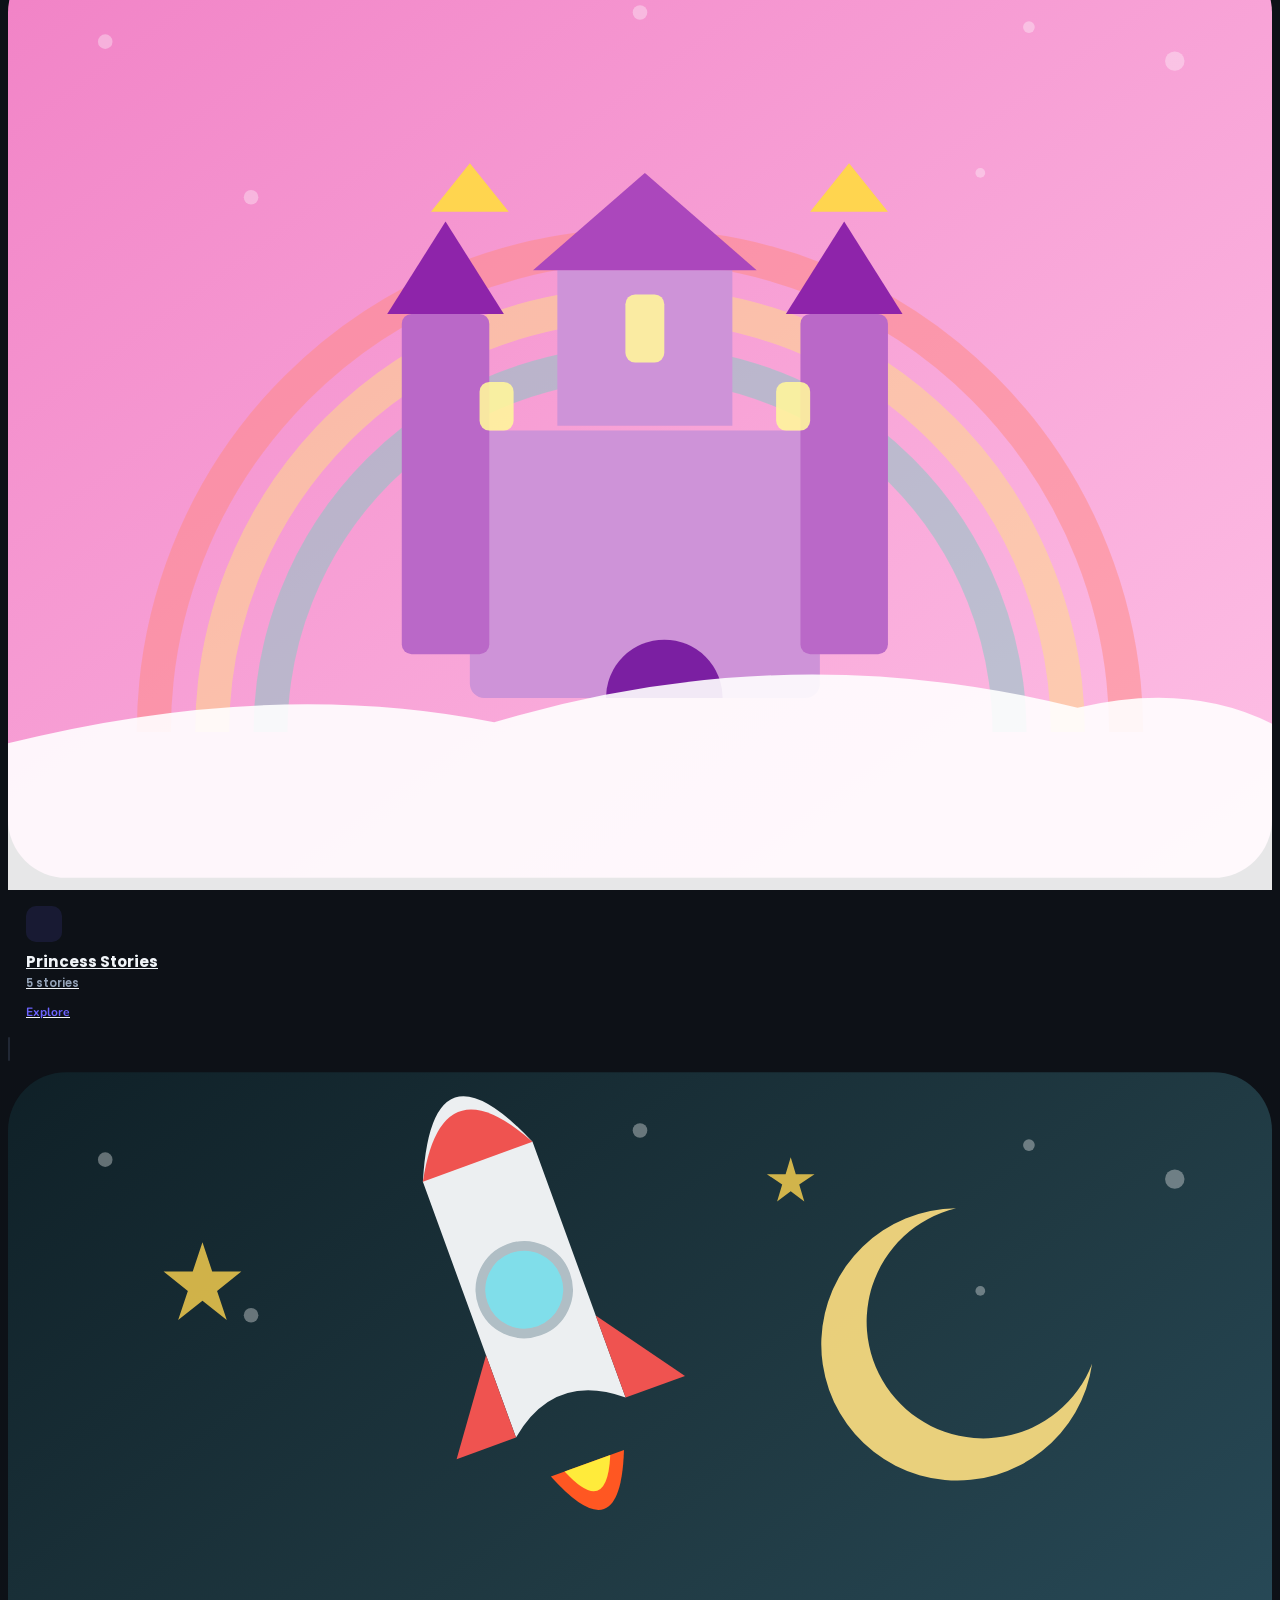
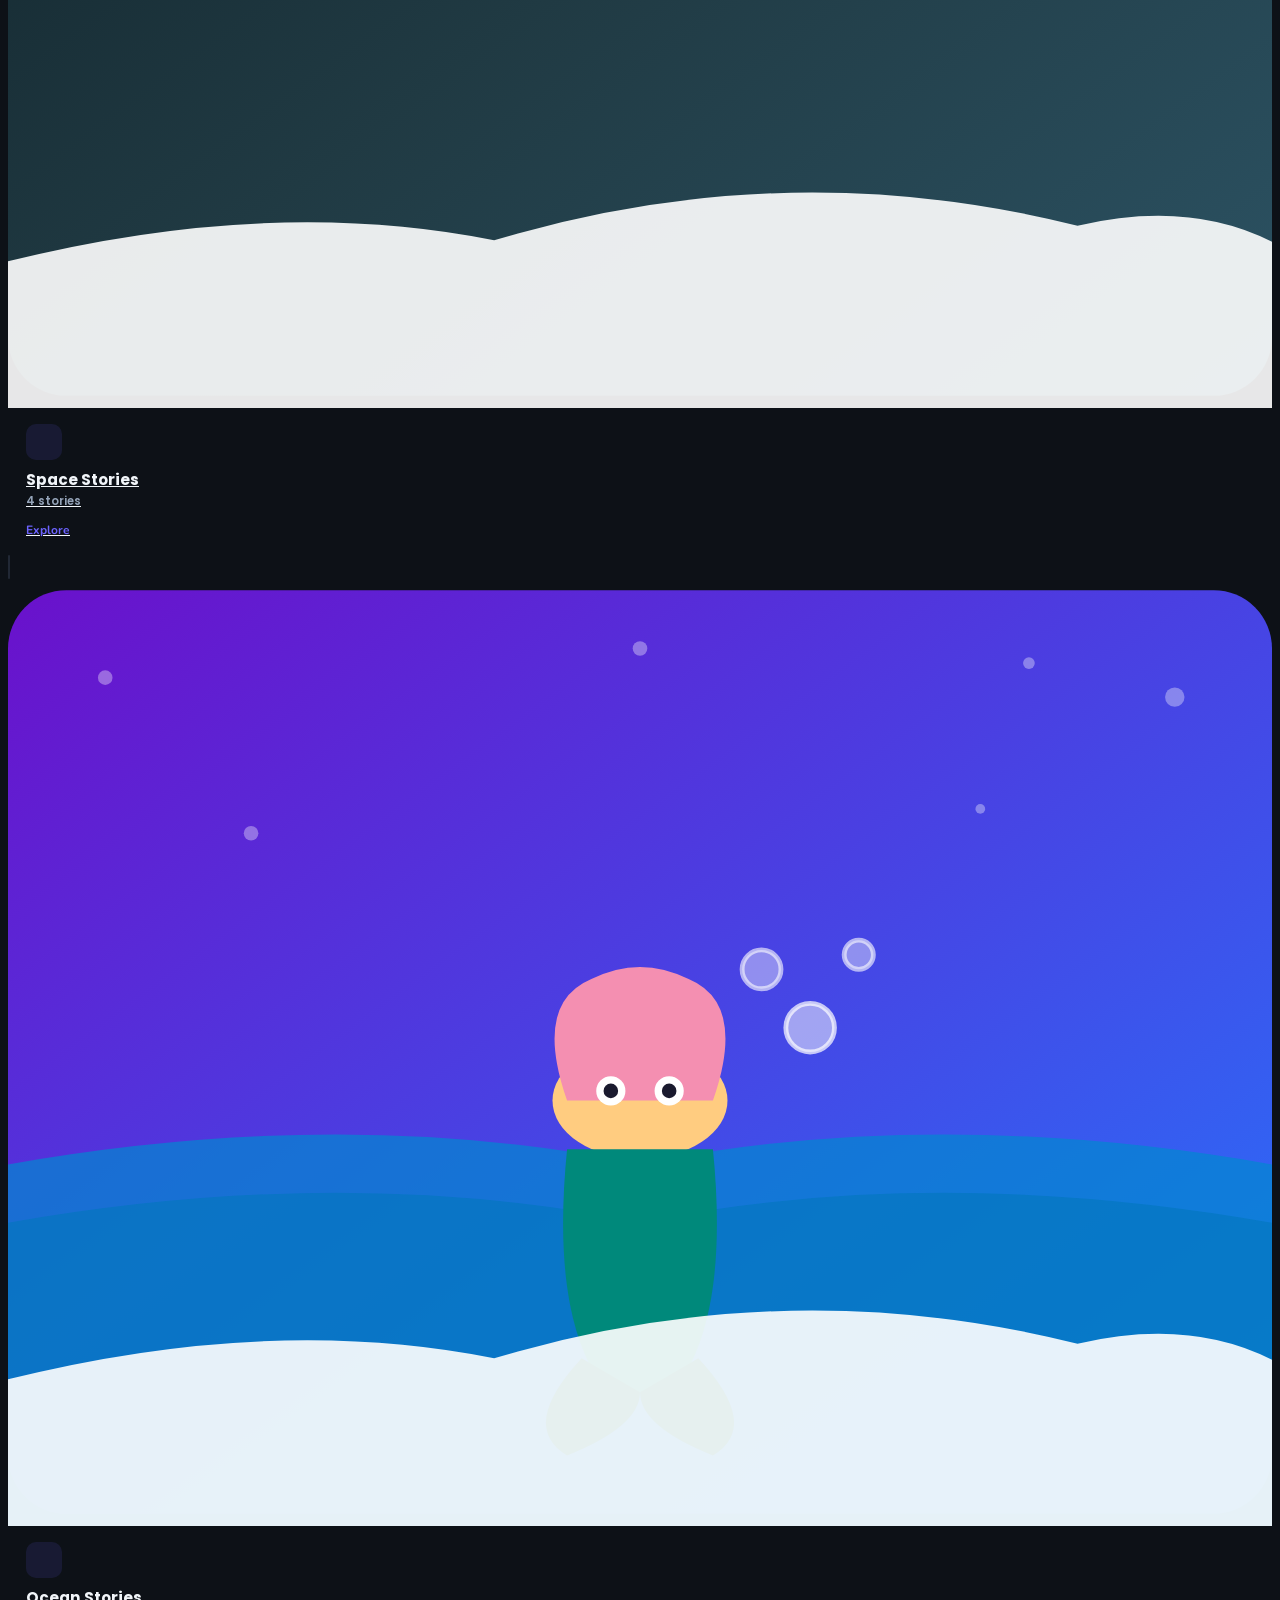
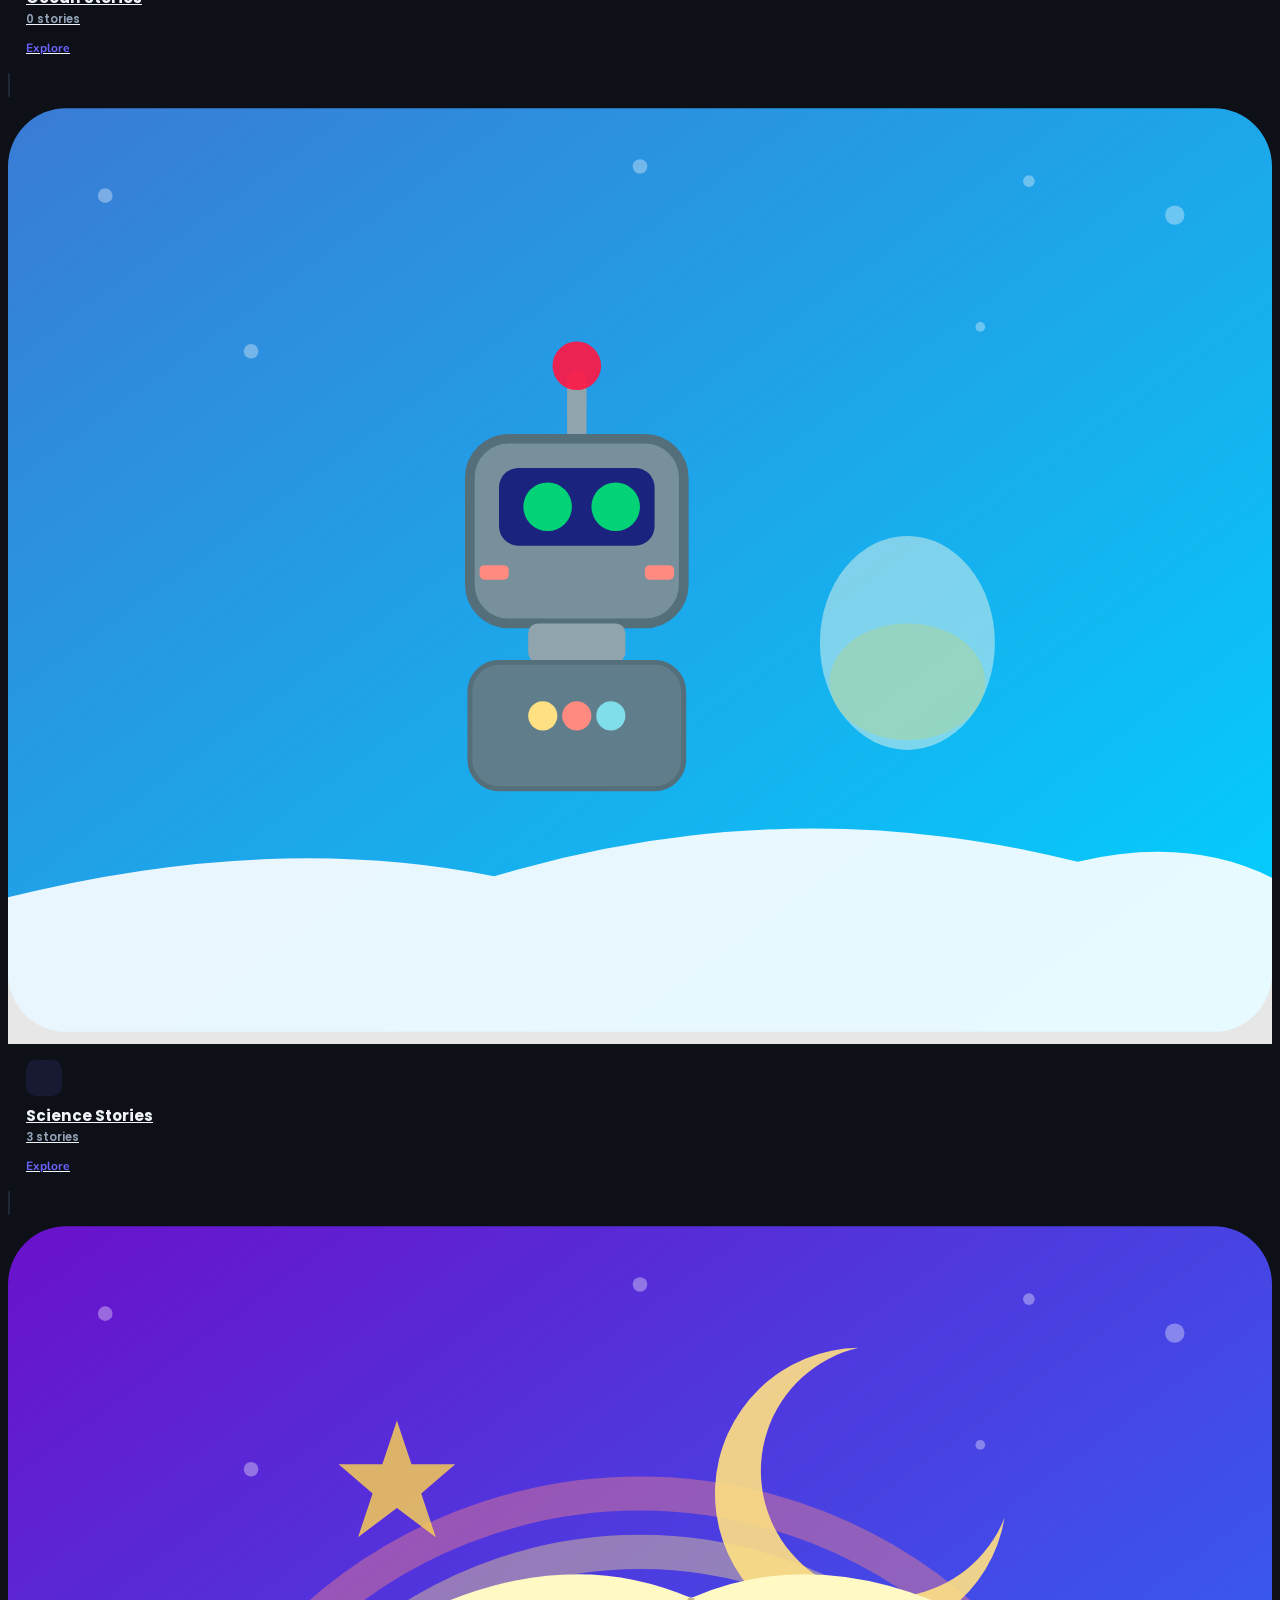
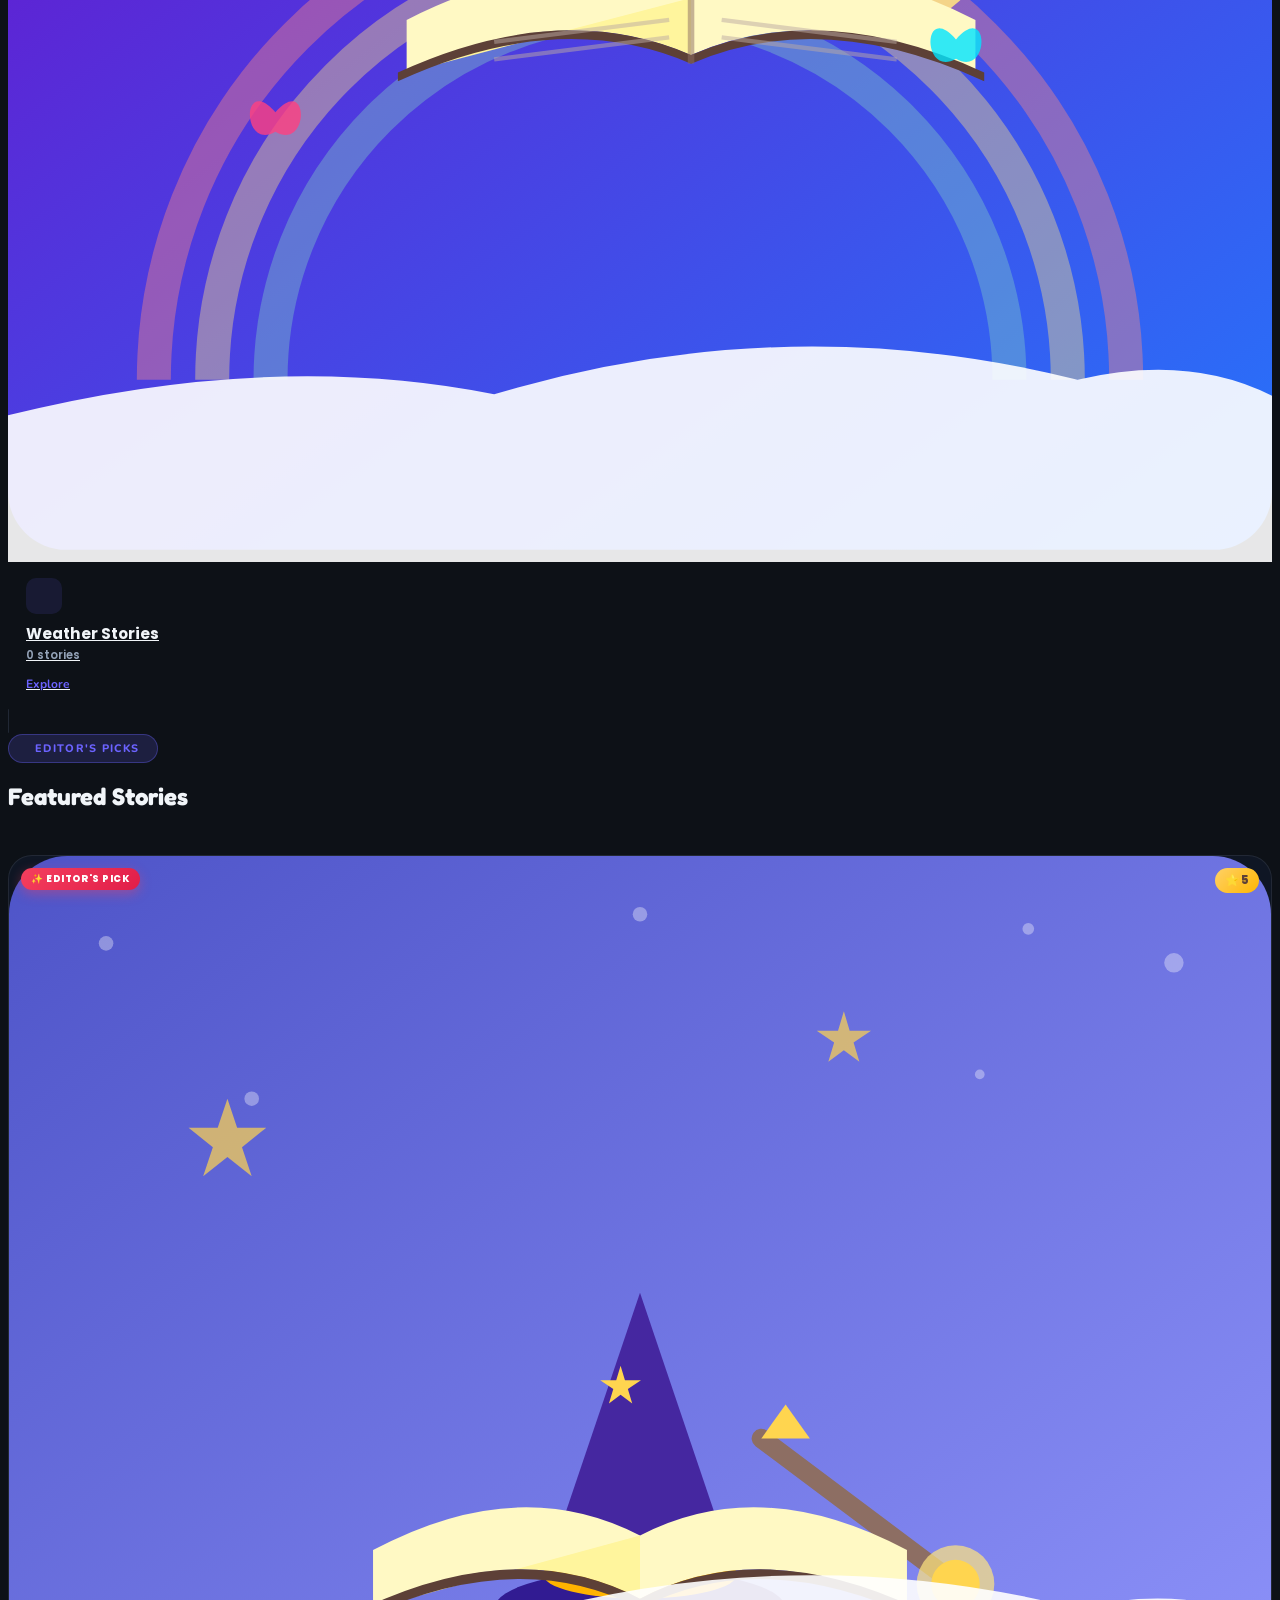
==== commit 543c26c7: "Add overflow-hidden class to testimonial div" ====
--- a/index.html
+++ b/index.html
@@ -667,7 +667,7 @@
         <h2 class="section-title text-4xl md:text-5xl h-reveal" data-reveal>What Parents &amp; Kids Say</h2>
       </div>
 
-      <div class="testimonial-glass-wrap glass-panel rounded-[36px] border border-white/25 shadow-2xl p-2 h-reveal"
+      <div class="testimonial-glass-wrap glass-panel rounded-[36px] border border-white/25 shadow-2xl p-2 h-reveal overflow-hidden"
         data-reveal>
         <div class="quote-mark">"</div>
         <div class="testimonial-track" id="testimonial-track">
--- a/assets/css/styles.css
+++ b/assets/css/styles.css
@@ -80,7 +80,7 @@
    BASE RESET
    ============================================= */
 *, *::before, *::after { box-sizing: border-box; }
-html { scroll-behavior: smooth; }
+html { scroll-behavior: smooth; overflow-x: hidden; max-width: 100%; }
 
 body {
   background-color: var(--bg);
@@ -700,6 +700,7 @@
   flex-direction: column;
   gap: 12px;
   pointer-events: none;
+  max-width: calc(100vw - 32px);
 }
 .toast {
   pointer-events: all;
@@ -719,8 +720,9 @@
   font-family: var(--font-ui);
   font-weight: 600;
   font-size: 0.85rem;
-  min-width: 280px;
-  max-width: 380px;
+  min-width: min(280px, calc(100vw - 56px));
+  max-width: min(380px, calc(100vw - 32px));
+  word-break: break-word;
 }
 .toast.show { transform: translateX(0); }
 .toast.border-red-500     { border-left-color: #EF4444; }
@@ -848,3 +850,230 @@
    ============================================= */
 [data-aos] { pointer-events: none; }
 [data-aos].aos-animate { pointer-events: auto; }
+
+/* =============================================
+   MOBILE RESPONSIVENESS FIXES
+   Zero horizontal scroll across all pages.
+   ============================================= */
+
+/* ---- Global containment ---- */
+img, svg, video, canvas, iframe {
+  max-width: 100%;
+  height: auto;
+}
+
+/* Prevent negative-margin blobs from causing scroll */
+.decor-blob {
+  overflow: hidden;
+  max-width: 100vw;
+}
+
+/* ---- 768px and below ---- */
+@media (max-width: 768px) {
+  /* Stories page: search bar input shrink */
+  #search-input {
+    font-size: 0.82rem;
+    padding: 12px 12px 12px 40px;
+  }
+
+  /* Read page: prevent sidebar overflow */
+  aside {
+    width: 100% !important;
+    position: static !important;
+  }
+
+  /* Read page: story title sizing */
+  #story-title {
+    font-size: 1.6rem;
+    word-break: break-word;
+    overflow-wrap: break-word;
+  }
+
+  /* Story text sizing */
+  .text-size-lg .story-text-container p  { font-size: 1.25rem; }
+  .text-size-xl .story-text-container p  { font-size: 1.45rem; }
+
+  /* Prevent glass-card inner content from overflowing */
+  .glass-card, .glass-panel {
+    max-width: 100%;
+    overflow-x: hidden;
+  }
+
+  /* Toast: shift anchor to bottom-left on small screens */
+  #toast-container {
+    right: 16px;
+    bottom: 16px;
+    left: 16px;
+    right: 16px;
+    align-items: stretch;
+  }
+  .toast {
+    min-width: unset;
+    max-width: 100%;
+    width: 100%;
+    transform: translateY(120%);
+  }
+  .toast.show { transform: translateY(0); }
+
+  /* Scroll to top button — keep away from toast */
+  #scroll-to-top {
+    bottom: 80px;
+    right: 16px;
+    left: auto;
+  }
+
+  /* Decor blobs — clip instead of hiding so aesthetics remain */
+  .decor-blob {
+    max-width: 50vw;
+    max-height: 50vw;
+  }
+}
+
+/* ---- 480px and below ---- */
+@media (max-width: 480px) {
+  /* Navbar padding */
+  #main-navbar {
+    padding-left: 16px !important;
+    padding-right: 16px !important;
+  }
+
+  /* Hero heading line wrap */
+  .hero-heading {
+    font-size: 2.4rem !important;
+    word-break: break-word;
+    overflow-wrap: break-word;
+    hyphens: auto;
+  }
+
+  /* Stories page hero h1 */
+  .hero-section h1,
+  section h1 {
+    word-break: break-word;
+    overflow-wrap: break-word;
+  }
+
+  /* Filter grid: 1 column on very small screens */
+  .grid.grid-cols-2 {
+    grid-template-columns: 1fr !important;
+  }
+
+  /* Prev / next story navigation cards */
+  #prev-story-link,
+  #next-story-link {
+    min-width: 0 !important;
+    width: 100% !important;
+  }
+
+  /* Related stories: single column */
+  #related-stories-grid {
+    grid-template-columns: 1fr !important;
+  }
+
+  /* Review form: full width */
+  #review-form input,
+  #review-form textarea {
+    width: 100% !important;
+    min-width: 0 !important;
+  }
+
+  /* Buttons in hero: full width on tiny screens */
+  .btn-hero-primary,
+  .btn-hero-secondary {
+    width: 100%;
+    justify-content: center;
+    text-align: center;
+  }
+
+  /* Stats glass pill: single column */
+  .stats-glass-pill {
+    flex-direction: column;
+    padding: 16px !important;
+    gap: 12px !important;
+  }
+  .stat-divider { display: none; }
+
+  /* Category cards: ensure they don't overflow */
+  .cat-card {
+    max-width: 100%;
+  }
+
+  /* Story card title */
+  .story-card-title {
+    font-size: 1.1rem;
+  }
+
+  /* Font size buttons: smaller padding */
+  .font-size-btn {
+    padding: 8px 4px !important;
+    font-size: 10px !important;
+  }
+
+  /* Read page content padding */
+  article.glass-card {
+    border-radius: 16px !important;
+  }
+  .story-text-container {
+    padding: 0 !important;
+  }
+
+  /* Section paddings */
+  section.hero-section {
+    padding-left: 16px !important;
+    padding-right: 16px !important;
+  }
+
+  /* CTA section margin */
+  .cta-section {
+    margin: 0 4px !important;
+    border-radius: 16px !important;
+  }
+
+  /* Footer newsletter form: stack */
+  .footer-newsletter-input {
+    border-radius: 10px;
+  }
+}
+
+/* ---- 375px and below ---- */
+@media (max-width: 375px) {
+  .hero-heading {
+    font-size: 2rem !important;
+  }
+
+  #main-navbar {
+    padding-left: 12px !important;
+    padding-right: 12px !important;
+  }
+
+  /* Logo text: hide on very small if needed */
+  .hero-badge span {
+    font-size: 0.6rem;
+  }
+}
+
+/* ---- Force no horizontal overflow on all flex/grid containers ---- */
+@media (max-width: 768px) {
+  .flex { flex-wrap: wrap; }
+  .flex.flex-nowrap,
+  .flex.items-center,
+  nav .flex,
+  nav > div > .flex {
+    flex-wrap: nowrap; /* restore for nav and intentionally non-wrapping flex */
+  }
+
+  /* Ensure grids don't overflow */
+  [class*="grid-cols-"] {
+    overflow-x: hidden;
+  }
+
+  /* Sections max-width containment */
+  section, main, footer, nav, article, aside, header {
+    max-width: 100%;
+    overflow-x: hidden;
+  }
+
+  /* Images and SVGs */
+  img, svg {
+    max-width: 100%;
+  }
+}
--- a/assets/css/home.css
+++ b/assets/css/home.css
@@ -938,14 +938,144 @@
   .stat-number { font-size: 1.75rem; }
   .cta-section { margin: 0 12px; border-radius: 28px; }
 }
+
 @media (max-width: 768px) {
   .hero-section { padding-top: 80px; }
   .stats-glass-pill { flex-wrap: wrap; gap: 20px; justify-content: center; }
   .stat-divider { display: none; }
   .cta-section { margin: 0 8px; border-radius: 24px; }
   .hero-svg-frame { border-radius: 20px; }
-}
+
+  /* Hero orbs: clip negative offsets so they don't cause horizontal scroll */
+  .hero-orb {
+    max-width: 200px;
+    max-height: 200px;
+  }
+
+  /* Hero illustration: full width on tablets */
+  .hero-illustration-wrap {
+    width: 100%;
+    max-width: 100% !important;
+    flex: none;
+  }
+
+  /* Hero content center on mobile */
+  .hero-content {
+    text-align: center;
+  }
+
+  /* Testimonial text size */
+  .testimonial-text { font-size: 1rem; }
+
+  /* Feature cards: reduce padding */
+  .feature-card { padding: 24px 20px; }
+}
+
 @media (max-width: 480px) {
-  .btn-hero-primary, .btn-hero-secondary { padding: 14px 24px; font-size: 0.9rem; }
-  .cat-card-name { font-size: 0.88rem; }
-}
+  /* Hero heading: use clamp so it scales gracefully */
+  .hero-heading {
+    font-size: clamp(1.9rem, 8vw, 2.6rem) !important;
+    line-height: 1.1 !important;
+    letter-spacing: -0.01em;
+  }
+
+  /* Hero gradient text must not overflow */
+  .hero-gradient-text {
+    display: inline;
+    word-break: break-word;
+  }
+
+  /* CTA buttons: full width, stacked */
+  .hero-cta-row {
+    flex-direction: column;
+    align-items: stretch;
+  }
+  .btn-hero-primary,
+  .btn-hero-secondary {
+    width: 100%;
+    padding: 14px 20px;
+    font-size: 0.92rem;
+    justify-content: center;
+  }
+
+  /* Mini stats row: wrap and center */
+  .hero-mini-stats {
+    gap: 16px;
+    flex-wrap: wrap;
+    justify-content: center;
+  }
+  .hero-mini-stat-value { font-size: 1.25rem; }
+
+  /* Scroll hint: hide on mobile to avoid z-index issues */
+  .hero-scroll-hint { display: none; }
+
+  /* Hero badge: smaller text */
+  .hero-badge {
+    font-size: 0.6rem;
+    padding: 5px 14px;
+    text-align: center;
+  }
+
+  /* Stats bar: single column */
+  .stats-glass-pill {
+    flex-direction: column;
+    align-items: center;
+    padding: 16px !important;
+    gap: 16px !important;
+  }
+
+  /* Category card: full width grid column */
+  .cat-card {
+    max-width: 100%;
+    overflow: hidden;
+  }
+
+  /* Section eyebrow badge: wrap text */
+  .section-eyebrow {
+    text-align: center;
+    white-space: normal;
+    text-wrap: balance;
+  }
+
+  /* CTA section */
+  .cta-section {
+    margin: 0 4px !important;
+    border-radius: 16px !important;
+  }
+  .cta-title {
+    font-size: clamp(1.6rem, 6vw, 2.2rem);
+  }
+
+  /* Footer: reduce link spacing */
+  .footer-premium .grid {
+    gap: 24px;
+  }
+}
+
+@media (max-width: 375px) {
+  .hero-heading {
+    font-size: clamp(1.7rem, 7.5vw, 2rem) !important;
+  }
+
+  .stats-glass-pill {
+    padding: 12px !important;
+  }
+
+  /* Reduce hero section side padding */
+  .hero-section {
+    padding-left: 12px !important;
+    padding-right: 12px !important;
+  }
+
+  .btn-hero-primary,
+  .btn-hero-secondary {
+    padding: 12px 16px;
+    font-size: 0.85rem;
+  }
+
+  /* Story card title smaller */
+  .story-card-title { font-size: 1rem; }
+
+  /* Feature card title */
+  .feature-card-title { font-size: 1.1rem; }
+}
